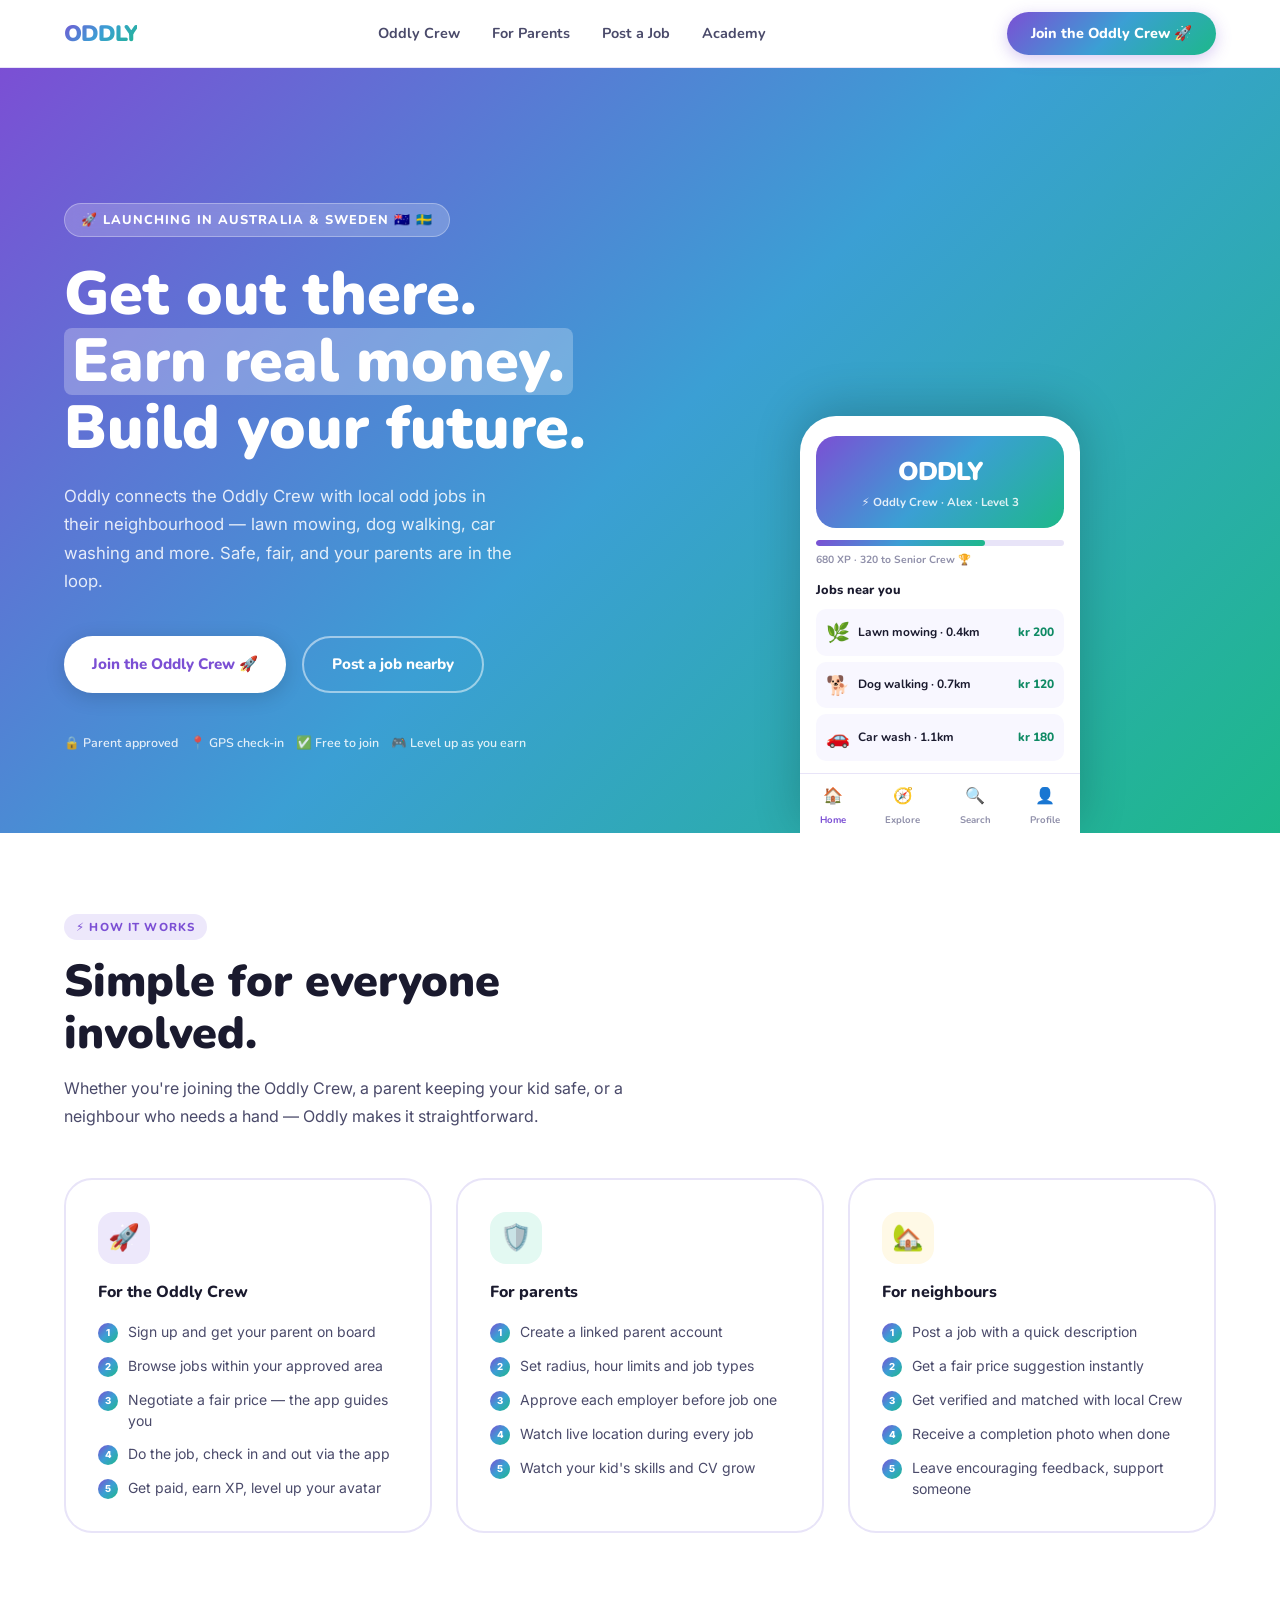
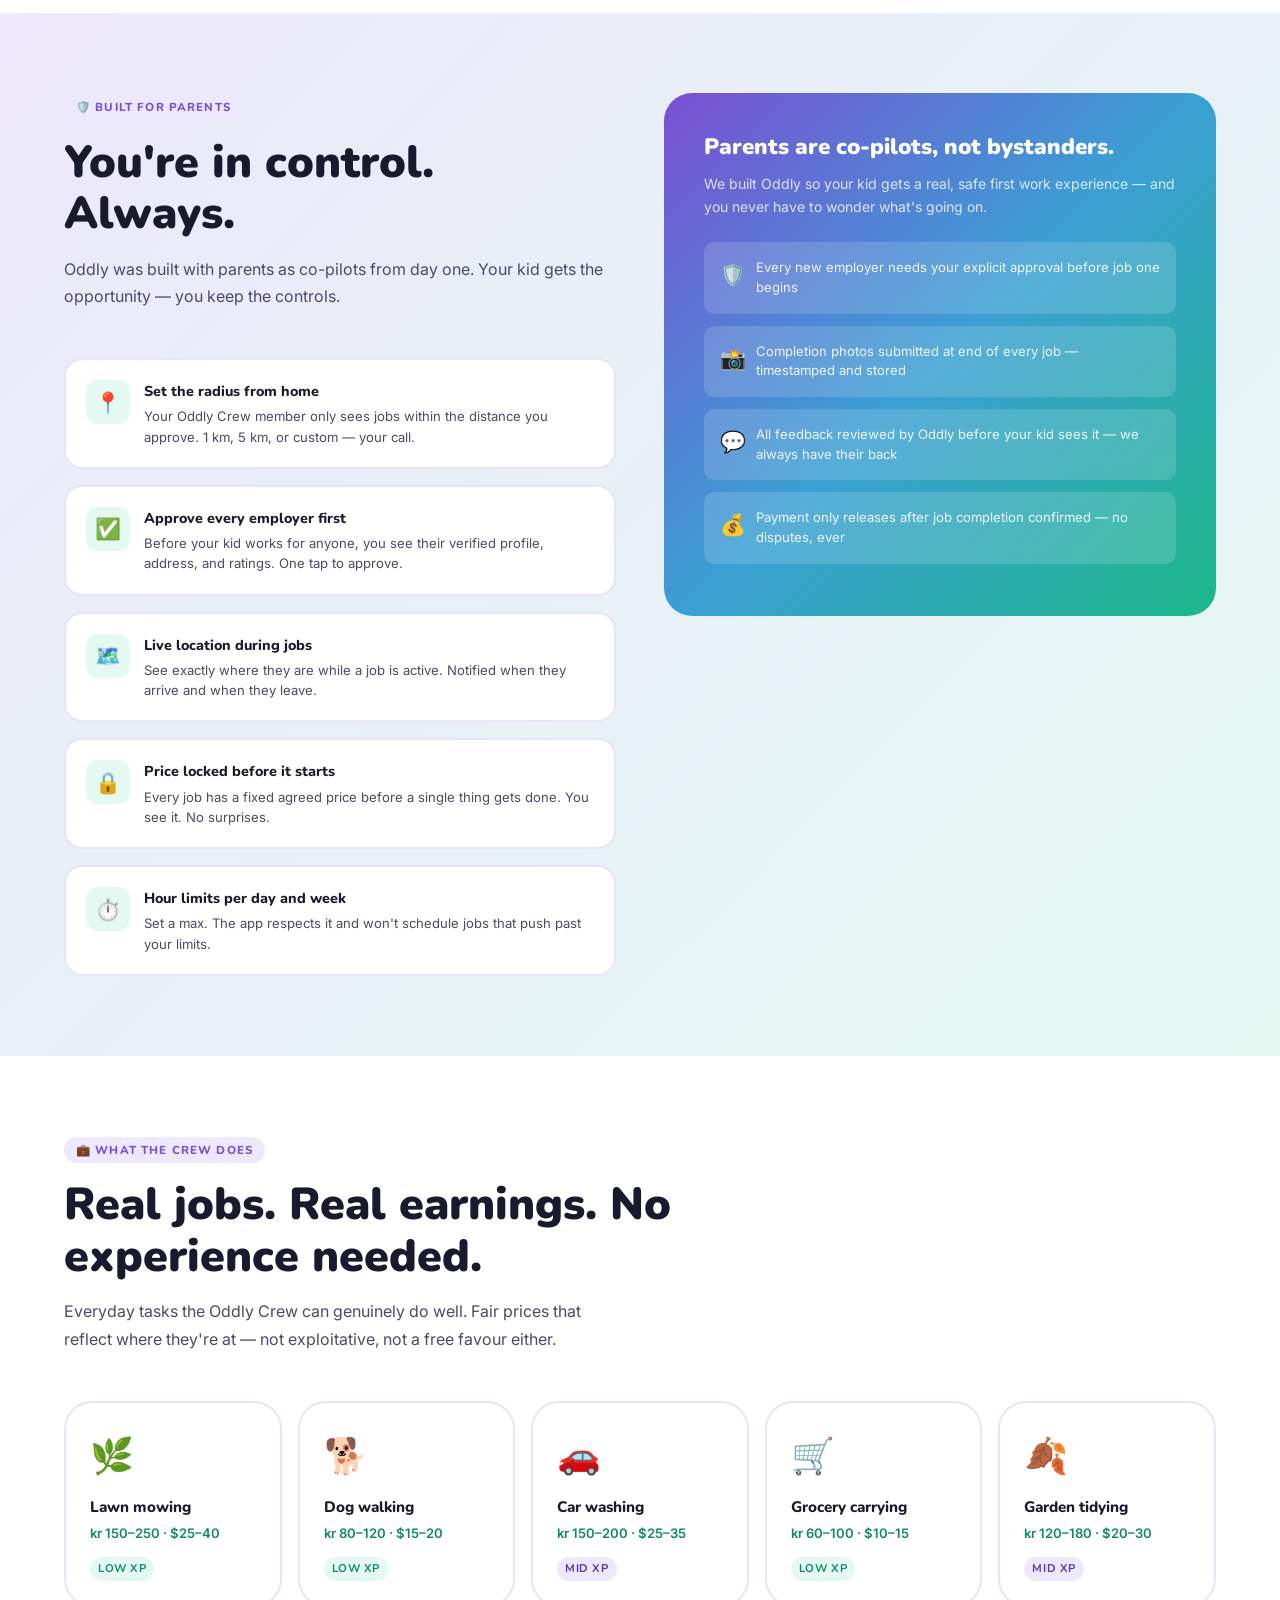
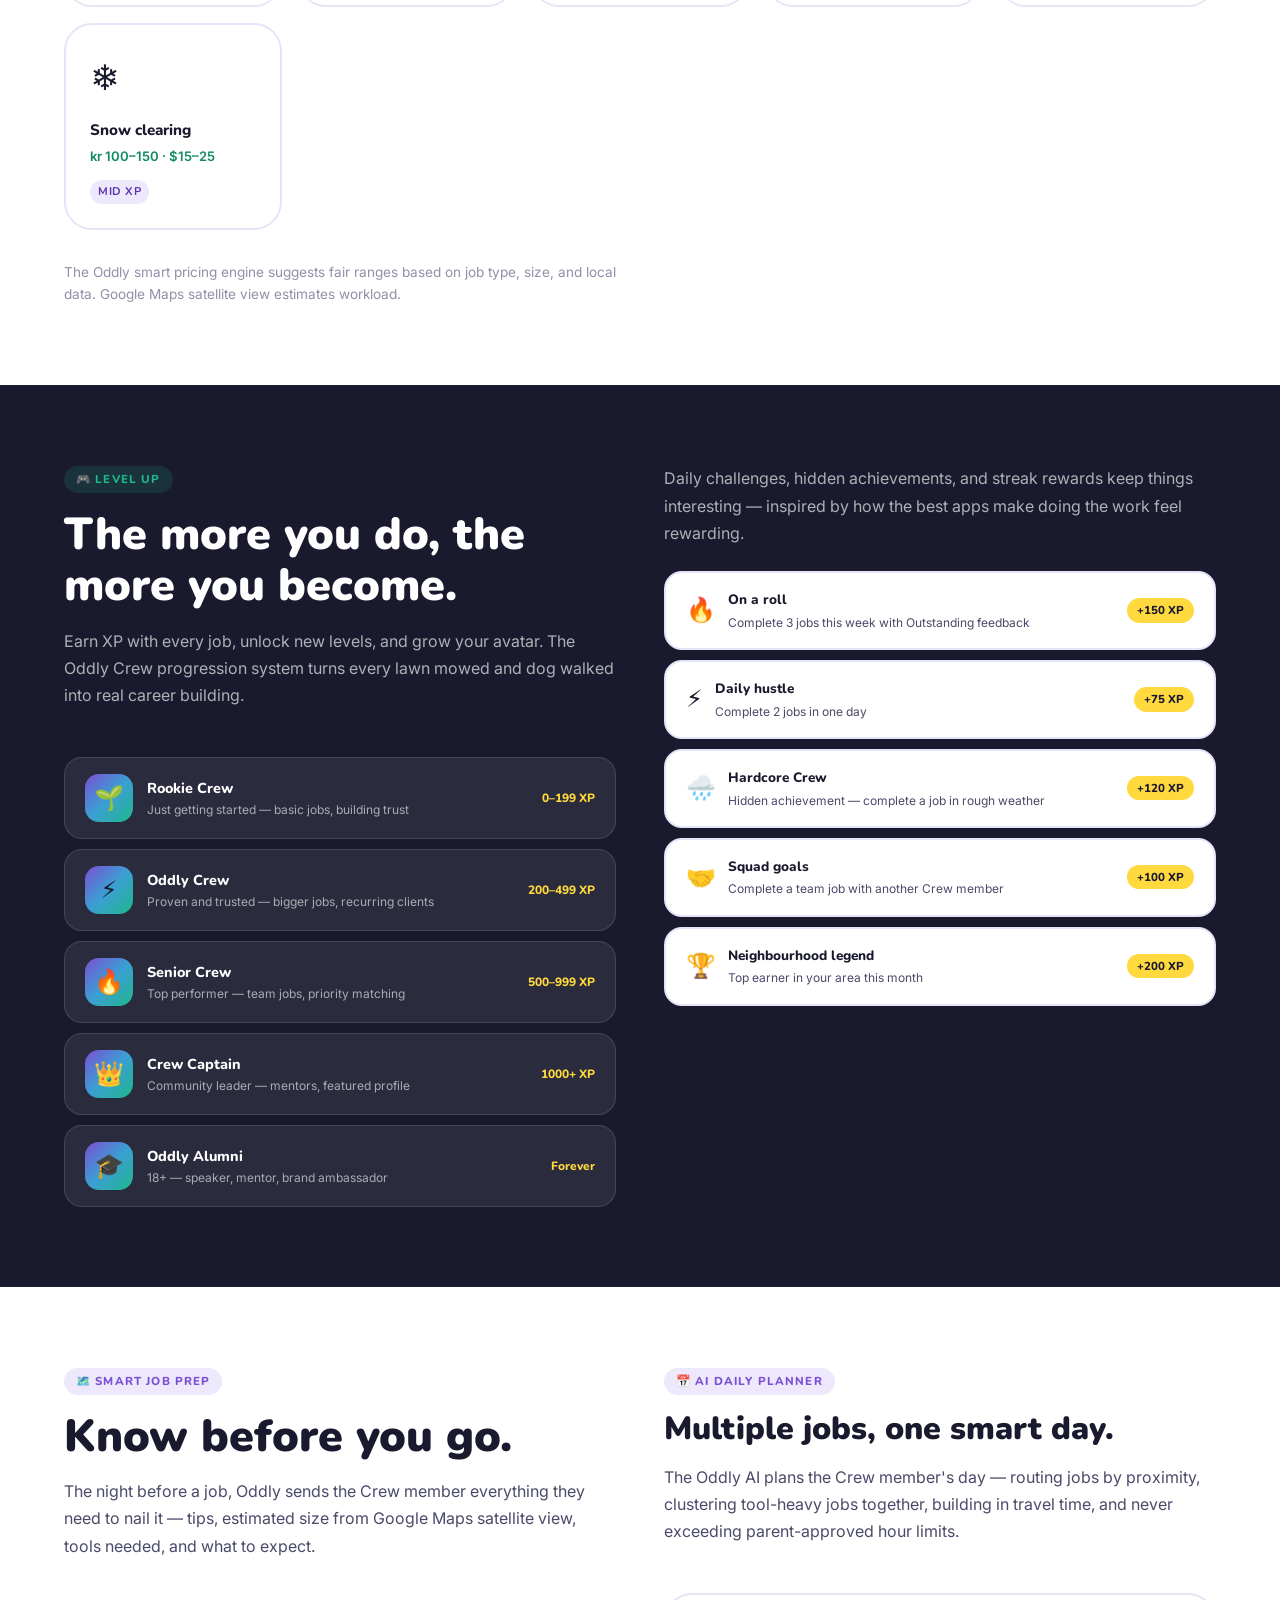
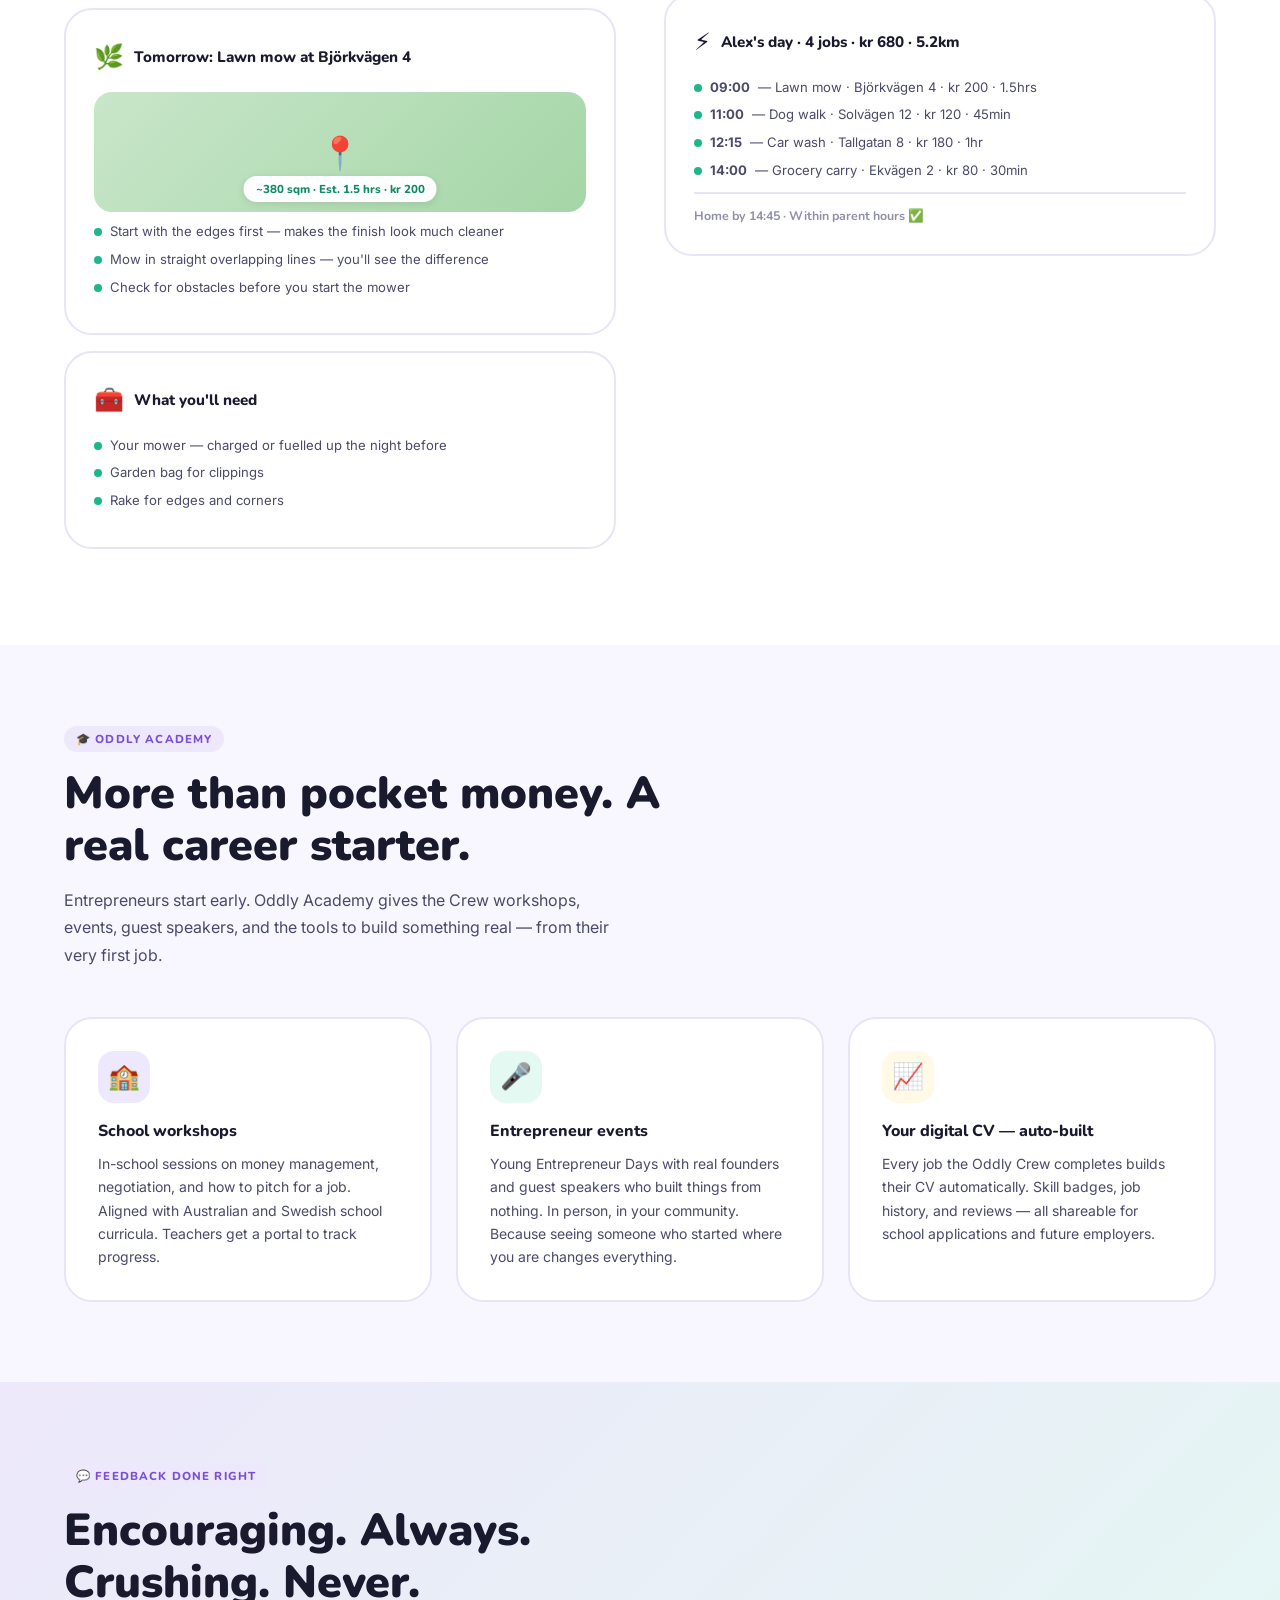
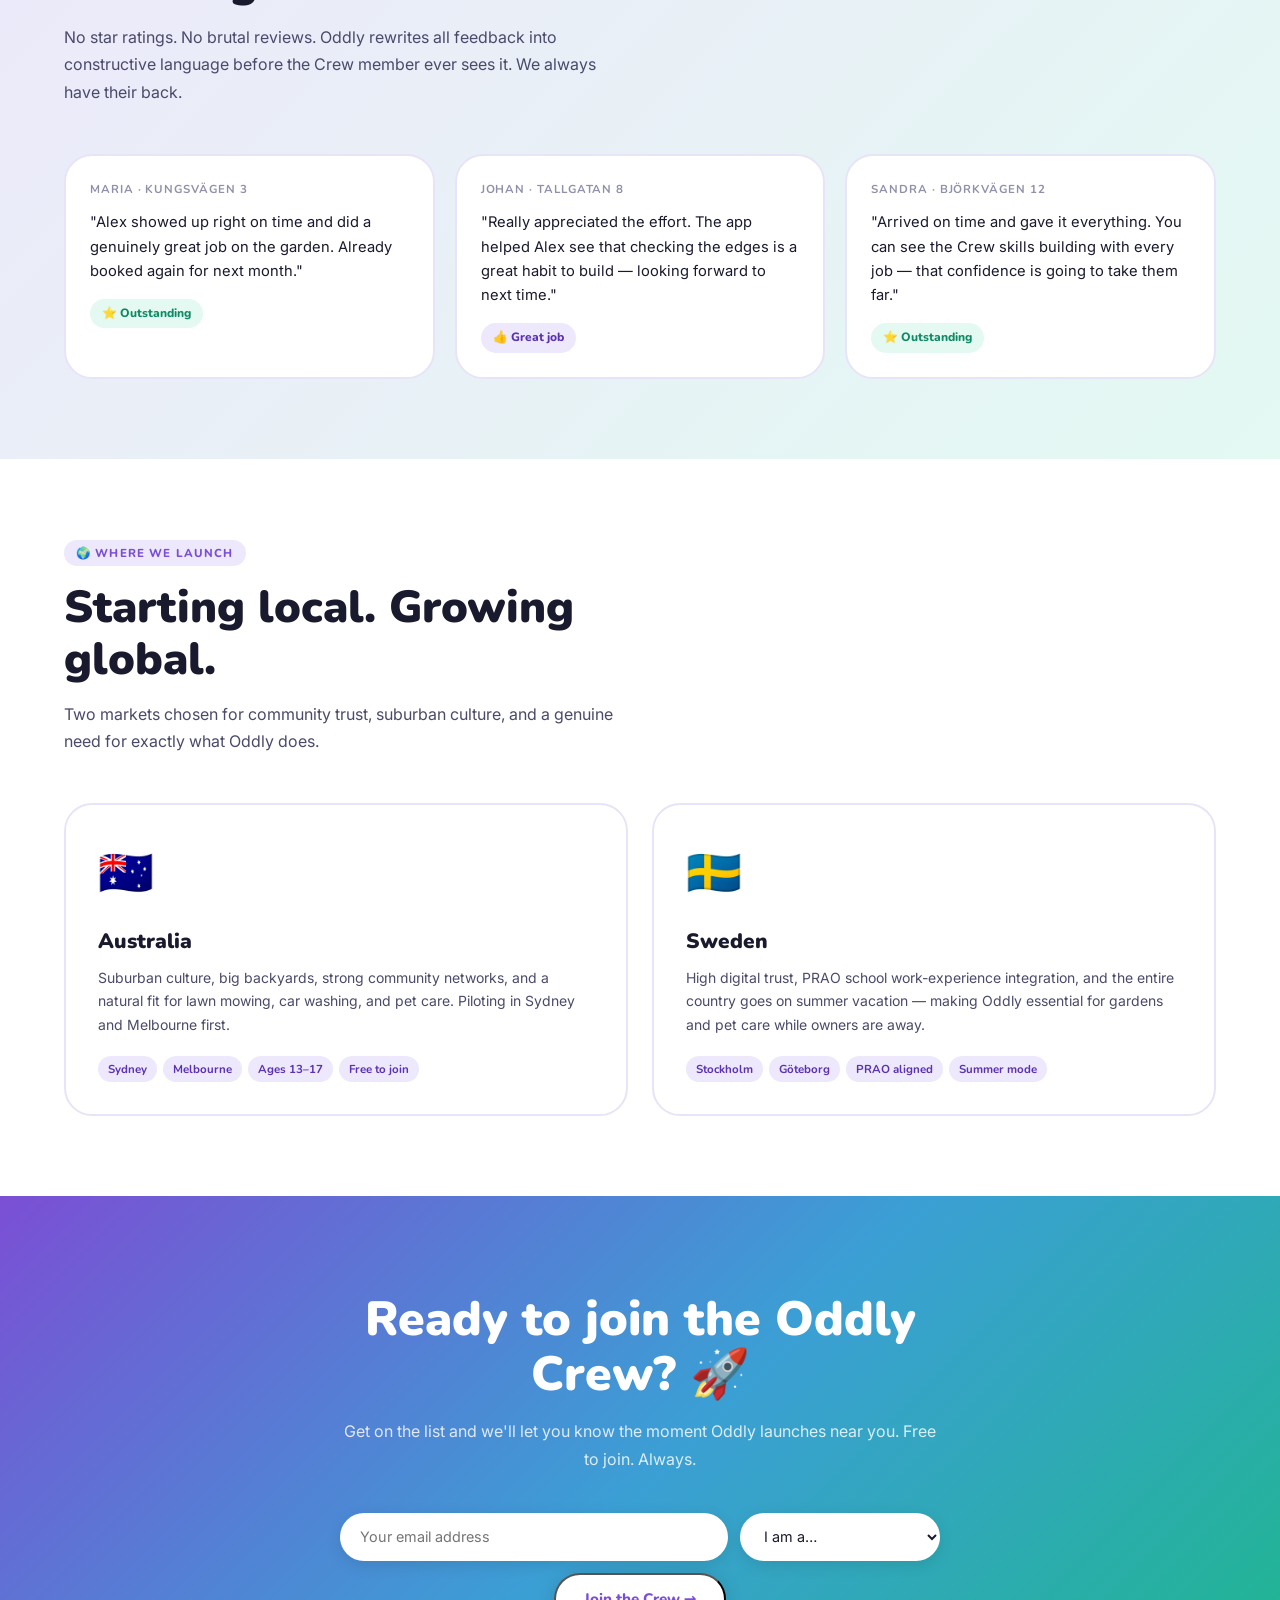
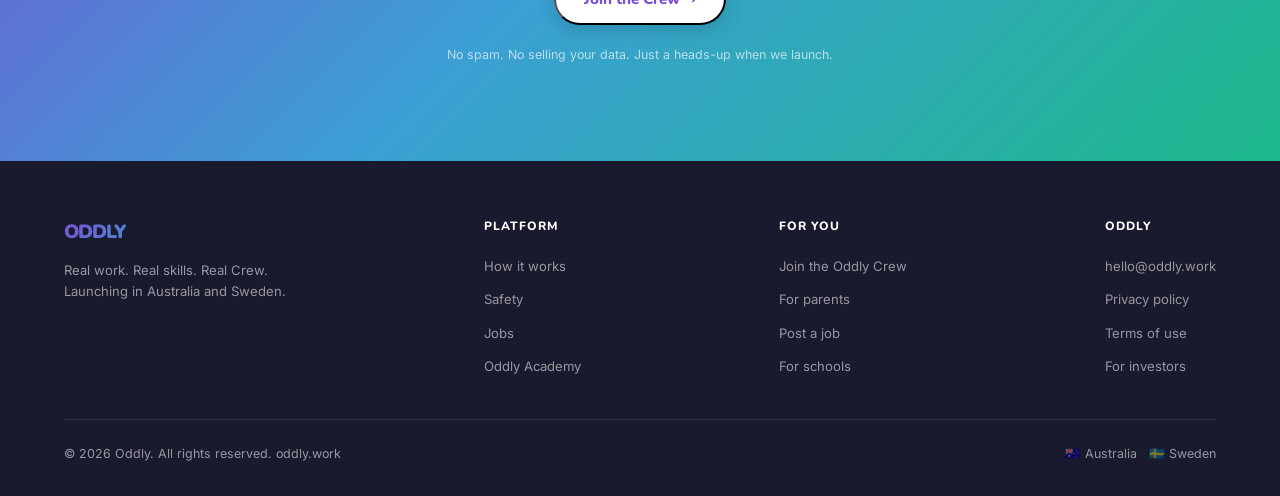
==== index.html @ 37acb0c6 "Update index.html" ====
<!DOCTYPE html>
<html lang="en">
<head>
  <meta charset="UTF-8" />
  <meta name="viewport" content="width=device-width, initial-scale=1.0" />
  <title>Oddly — Join the Oddly Crew</title>
  <meta name="description" content="Oddly connects the Oddly Crew with local odd jobs — safely, fairly, and with parents fully in the loop. Launching in Australia and Sweden." />
  <link rel="preconnect" href="https://fonts.googleapis.com" />
  <link rel="preconnect" href="https://fonts.gstatic.com" crossorigin />
  <link href="https://fonts.googleapis.com/css2?family=Nunito:wght@400;600;700;800;900&family=Inter:wght@400;500;600&display=swap" rel="stylesheet" />
  <style>
    :root {
      --purple:      #7B4FD4;
      --purple-dark: #5B32B0;
      --purple-light:#EDE8FB;
      --teal:        #1DB88A;
      --teal-dark:   #0F8A64;
      --teal-light:  #E3F9F2;
      --grad:        linear-gradient(135deg, #7B4FD4 0%, #3B9FD4 50%, #1DB88A 100%);
      --grad-soft:   linear-gradient(135deg, #EDE8FB 0%, #E3F9F2 100%);
      --ink:         #1A1A2E;
      --ink-muted:   #4A4A6A;
      --ink-faint:   #9090AA;
      --white:       #FFFFFF;
      --bg:          #F8F7FF;
      --border:      #E8E4F8;
      --yellow:      #FFD93D;
      --coral:       #FF6B6B;
      --sans:        'Nunito', system-ui, sans-serif;
      --body:        'Inter', system-ui, sans-serif;
      --radius:      18px;
      --radius-sm:   10px;
      --radius-xl:   28px;
    }
    *, *::before, *::after { box-sizing: border-box; margin: 0; padding: 0; }
    html { scroll-behavior: smooth; }
    body { font-family: var(--body); background: var(--bg); color: var(--ink); line-height: 1.6; -webkit-font-smoothing: antialiased; }
    a { color: inherit; text-decoration: none; }
    nav {
      position: sticky; top: 0; z-index: 100;
      background: rgba(255,255,255,0.95); backdrop-filter: blur(16px);
      border-bottom: 1px solid var(--border);
      padding: 0 5vw; height: 68px;
      display: flex; align-items: center; justify-content: space-between;
    }
    .nav-logo { font-family: var(--sans); font-weight: 900; font-size: 1.4rem; letter-spacing: -1px; background: var(--grad); -webkit-background-clip: text; -webkit-text-fill-color: transparent; background-clip: text; }
    .nav-links { display: flex; gap: 2rem; list-style: none; font-family: var(--sans); font-size: 0.9rem; font-weight: 700; color: var(--ink-muted); }
    .nav-links a:hover { color: var(--purple); }
    .nav-links a.active { color: var(--purple); }
    .nav-cta { background: var(--grad); color: var(--white); padding: 0.6rem 1.5rem; border-radius: 99px; font-family: var(--sans); font-weight: 800; font-size: 0.9rem; transition: opacity 0.2s, transform 0.15s; box-shadow: 0 4px 16px rgba(123,79,212,0.3); }
    .nav-cta:hover { opacity: 0.9; transform: translateY(-1px); }
    @media (max-width: 768px) { .nav-links { display: none; } }
    .hero { background: var(--grad); padding: 5rem 5vw 0; display: grid; grid-template-columns: 1fr 1fr; gap: 3rem; align-items: end; overflow: hidden; min-height: 85vh; }
    .hero-content { padding-bottom: 5rem; }
    .hero-crew-badge { display: inline-flex; align-items: center; gap: 8px; background: rgba(255,255,255,0.2); border: 1px solid rgba(255,255,255,0.3); border-radius: 99px; padding: 6px 16px; font-family: var(--sans); font-size: 0.8rem; font-weight: 800; color: var(--white); text-transform: uppercase; letter-spacing: 0.08em; margin-bottom: 1.5rem; backdrop-filter: blur(8px); }
    .hero-headline { font-family: var(--sans); font-weight: 900; font-size: clamp(2.4rem, 5vw, 3.8rem); line-height: 1.1; color: var(--white); margin-bottom: 1.25rem; }
    .hero-headline .highlight { background: rgba(255,255,255,0.25); border-radius: 8px; padding: 0 8px; display: inline-block; }
    .hero-sub { font-size: 1.05rem; color: rgba(255,255,255,0.85); max-width: 460px; margin-bottom: 2.5rem; line-height: 1.7; }
    .hero-actions { display: flex; gap: 1rem; flex-wrap: wrap; margin-bottom: 2.5rem; }
    .btn-white { background: var(--white); color: var(--purple); padding: 0.9rem 1.75rem; border-radius: 99px; font-family: var(--sans); font-weight: 800; font-size: 0.95rem; transition: transform 0.15s, box-shadow 0.15s; box-shadow: 0 4px 20px rgba(0,0,0,0.15); display: inline-flex; align-items: center; gap: 6px; }
    .btn-white:hover { transform: translateY(-2px); box-shadow: 0 8px 28px rgba(0,0,0,0.2); }
    .btn-outline-white { background: transparent; color: var(--white); padding: 0.9rem 1.75rem; border-radius: 99px; font-family: var(--sans); font-weight: 800; font-size: 0.95rem; border: 2px solid rgba(255,255,255,0.5); transition: background 0.2s, border-color 0.2s; display: inline-flex; align-items: center; gap: 6px; }
    .btn-outline-white:hover { background: rgba(255,255,255,0.15); border-color: white; }
    .btn-grad { background: var(--grad); color: var(--white); padding: 0.9rem 1.75rem; border-radius: 99px; font-family: var(--sans); font-weight: 800; font-size: 0.95rem; display: inline-flex; align-items: center; gap: 6px; box-shadow: 0 4px 16px rgba(123,79,212,0.3); transition: opacity 0.2s, transform 0.15s; }
    .btn-grad:hover { opacity: 0.9; transform: translateY(-2px); }
    .hero-trust { display: flex; gap: 0.75rem; flex-wrap: wrap; }
    .hero-trust-item { display: flex; align-items: center; gap: 5px; font-size: 0.78rem; font-weight: 600; color: rgba(255,255,255,0.85); font-family: var(--sans); }
    .hero-phone { justify-self: center; align-self: end; width: 280px; background: white; border-radius: 36px 36px 0 0; box-shadow: 0 -8px 48px rgba(0,0,0,0.2); overflow: hidden; padding: 20px 16px 0; }
    .phone-header-grad { background: var(--grad); border-radius: 20px; padding: 16px; margin-bottom: 12px; text-align: center; }
    .phone-logo { font-family: var(--sans); font-weight: 900; font-size: 1.6rem; color: white; letter-spacing: -1px; }
    .phone-crew-tag { font-family: var(--sans); font-weight: 700; font-size: 0.72rem; color: rgba(255,255,255,0.85); }
    .phone-section-title { font-family: var(--sans); font-weight: 800; font-size: 0.8rem; color: var(--ink); margin-bottom: 8px; }
    .phone-jobs { display: flex; flex-direction: column; gap: 6px; margin-bottom: 12px; }
    .phone-job-row { display: flex; align-items: center; gap: 8px; background: var(--bg); border-radius: 10px; padding: 8px 10px; }
    .phone-job-emoji { font-size: 1.2rem; }
    .phone-job-name { font-family: var(--sans); font-weight: 700; font-size: 0.75rem; color: var(--ink); flex: 1; }
    .phone-job-pay { font-family: var(--sans); font-weight: 800; font-size: 0.75rem; color: var(--teal-dark); }
    .phone-xp-bar { background: var(--border); border-radius: 99px; height: 6px; margin-bottom: 6px; overflow: hidden; }
    .phone-xp-fill { height: 100%; background: var(--grad); border-radius: 99px; width: 68%; }
    .phone-xp-label { font-family: var(--sans); font-size: 0.65rem; font-weight: 700; color: var(--ink-faint); margin-bottom: 12px; }
    .phone-nav { display: flex; justify-content: space-around; border-top: 1px solid var(--border); padding: 10px 0 6px; margin: 0 -16px; }
    .phone-nav-item { display: flex; flex-direction: column; align-items: center; gap: 2px; font-family: var(--sans); font-size: 0.6rem; font-weight: 700; color: var(--ink-faint); }
    .phone-nav-item.active { color: var(--purple); }
    .phone-nav-icon { font-size: 1rem; }
    .section { padding: 5rem 5vw; }
    .section-alt { background: var(--white); }
    .section-grad { background: var(--grad-soft); }
    .section-dark { background: var(--ink); }
    .section-label { display: inline-flex; align-items: center; gap: 6px; font-family: var(--sans); font-size: 0.72rem; font-weight: 800; text-transform: uppercase; letter-spacing: 0.1em; color: var(--purple); background: var(--purple-light); padding: 4px 12px; border-radius: 99px; margin-bottom: 1rem; }
    .section-dark .section-label { color: var(--teal); background: rgba(29,184,138,0.15); }
    .section-headline { font-family: var(--sans); font-weight: 900; font-size: clamp(1.8rem, 3.5vw, 2.8rem); line-height: 1.15; color: var(--ink); max-width: 620px; margin-bottom: 1rem; }
    .section-dark .section-headline { color: var(--white); }
    .section-sub { font-size: 1rem; color: var(--ink-muted); max-width: 560px; margin-bottom: 3rem; line-height: 1.7; }
    .section-dark .section-sub { color: rgba(255,255,255,0.65); }
    .how-grid { display: grid; grid-template-columns: repeat(auto-fit, minmax(280px, 1fr)); gap: 1.5rem; }
    .how-card { background: var(--white); border-radius: var(--radius-xl); padding: 2rem; border: 2px solid var(--border); transition: border-color 0.2s, transform 0.2s; }
    .how-card:hover { border-color: var(--purple); transform: translateY(-3px); }
    .how-card-icon { width: 52px; height: 52px; border-radius: 16px; display: flex; align-items: center; justify-content: center; font-size: 1.6rem; margin-bottom: 1rem; }
    .icon-purple { background: var(--purple-light); }
    .icon-teal { background: var(--teal-light); }
    .icon-yellow { background: #FFF9E6; }
    .icon-coral { background: #FFF0F0; }
    .how-card-title { font-family: var(--sans); font-weight: 800; font-size: 1rem; color: var(--ink); margin-bottom: 0.5rem; }
    .how-card-desc { font-size: 0.875rem; color: var(--ink-muted); line-height: 1.65; }
    .how-steps { list-style: none; display: flex; flex-direction: column; gap: 0.75rem; margin-top: 1rem; }
    .how-step { display: flex; gap: 10px; align-items: flex-start; font-size: 0.875rem; color: var(--ink-muted); line-height: 1.5; }
    .how-step-dot { width: 20px; height: 20px; border-radius: 50%; background: var(--grad); display: flex; align-items: center; justify-content: center; font-size: 0.6rem; font-weight: 800; color: white; flex-shrink: 0; margin-top: 2px; }
    .two-col { display: grid; grid-template-columns: 1fr 1fr; gap: 3rem; align-items: start; }
    .three-col { display: grid; grid-template-columns: repeat(auto-fit, minmax(220px, 1fr)); gap: 1.25rem; }
    .feature-list { display: flex; flex-direction: column; gap: 1rem; }
    .feature-item { display: flex; gap: 14px; align-items: flex-start; padding: 1.25rem; background: var(--white); border-radius: var(--radius); border: 2px solid var(--border); transition: border-color 0.2s; }
    .feature-item:hover { border-color: var(--purple); }
    .feature-item.teal:hover { border-color: var(--teal); }
    .feature-icon { width: 44px; height: 44px; border-radius: 12px; display: flex; align-items: center; justify-content: center; font-size: 1.3rem; flex-shrink: 0; }
    .fi-teal { background: var(--teal-light); }
    .fi-purple { background: var(--purple-light); }
    .fi-yellow { background: #FFF9E6; }
    .fi-coral { background: #FFF0F0; }
    .feature-title { font-family: var(--sans); font-size: 0.9rem; font-weight: 800; color: var(--ink); margin-bottom: 3px; }
    .feature-desc { font-size: 0.82rem; color: var(--ink-muted); line-height: 1.55; }
    .aside-card { background: var(--grad); border-radius: var(--radius-xl); padding: 2.5rem; color: var(--white); position: sticky; top: 80px; }
    .aside-card.dark { background: var(--ink); }
    .aside-title { font-family: var(--sans); font-weight: 900; font-size: 1.4rem; margin-bottom: 0.75rem; line-height: 1.25; }
    .aside-desc { font-size: 0.875rem; opacity: 0.8; margin-bottom: 1.5rem; line-height: 1.6; }
    .aside-stat { background: rgba(255,255,255,0.15); border-radius: var(--radius-sm); padding: 1rem; margin-bottom: 0.75rem; display: flex; align-items: flex-start; gap: 10px; backdrop-filter: blur(8px); }
    .aside-stat-icon { font-size: 1.3rem; flex-shrink: 0; }
    .aside-stat-text { font-size: 0.82rem; line-height: 1.5; opacity: 0.9; }
    .jobs-grid { display: grid; grid-template-columns: repeat(auto-fill, minmax(180px, 1fr)); gap: 1rem; margin-bottom: 2rem; }
    .job-card { background: var(--white); border-radius: var(--radius-xl); padding: 1.5rem; border: 2px solid var(--border); transition: transform 0.15s, box-shadow 0.15s, border-color 0.15s; }
    .job-card:hover { transform: translateY(-4px); box-shadow: 0 12px 32px rgba(123,79,212,0.12); border-color: var(--purple); }
    .job-card-emoji { font-size: 2.2rem; margin-bottom: 0.75rem; }
    .job-card-name { font-family: var(--sans); font-size: 0.95rem; font-weight: 800; color: var(--ink); margin-bottom: 4px; }
    .job-card-range { font-size: 0.82rem; color: var(--teal-dark); font-weight: 600; margin-bottom: 10px; }
    .job-card-xp { font-size: 0.7rem; font-weight: 700; font-family: var(--sans); padding: 3px 8px; border-radius: 99px; display: inline-block; text-transform: uppercase; letter-spacing: 0.05em; }
    .xp-low { background: var(--teal-light); color: var(--teal-dark); }
    .xp-mid { background: var(--purple-light); color: var(--purple-dark); }
    .game-grid { display: grid; grid-template-columns: 1fr 1fr; gap: 3rem; align-items: start; }
    .level-cards { display: flex; flex-direction: column; gap: 10px; }
    .level-card { display: flex; gap: 14px; align-items: center; background: rgba(255,255,255,0.08); border-radius: var(--radius); padding: 1rem 1.25rem; border: 1px solid rgba(255,255,255,0.12); transition: background 0.2s; }
    .level-card:hover { background: rgba(255,255,255,0.14); }
    .level-card-avatar { width: 48px; height: 48px; border-radius: 14px; background: var(--grad); display: flex; align-items: center; justify-content: center; font-size: 1.5rem; flex-shrink: 0; }
    .level-card-name { font-family: var(--sans); font-weight: 800; font-size: 0.9rem; color: var(--white); margin-bottom: 2px; }
    .level-card-desc { font-size: 0.75rem; color: rgba(255,255,255,0.6); line-height: 1.4; }
    .level-card-jobs { font-family: var(--sans); font-weight: 800; font-size: 0.75rem; color: var(--yellow); margin-left: auto; white-space: nowrap; }
    .challenge-showcase { display: flex; flex-direction: column; gap: 10px; }
    .challenge-card { background: var(--white); border-radius: var(--radius); padding: 1rem 1.25rem; border: 2px solid var(--border); display: flex; gap: 12px; align-items: center; }
    .challenge-icon { font-size: 1.5rem; flex-shrink: 0; }
    .challenge-title { font-family: var(--sans); font-weight: 800; font-size: 0.85rem; color: var(--ink); margin-bottom: 2px; }
    .challenge-desc { font-size: 0.75rem; color: var(--ink-muted); }
    .challenge-reward { margin-left: auto; background: var(--yellow); border-radius: 99px; padding: 3px 10px; font-family: var(--sans); font-size: 0.72rem; font-weight: 800; color: var(--ink); white-space: nowrap; flex-shrink: 0; }
    .prep-card { background: var(--white); border-radius: var(--radius-xl); padding: 1.75rem; border: 2px solid var(--border); margin-bottom: 1rem; }
    .prep-card-header { display: flex; align-items: center; gap: 10px; margin-bottom: 1rem; }
    .prep-card-icon { font-size: 1.5rem; }
    .prep-card-title { font-family: var(--sans); font-weight: 800; font-size: 0.95rem; color: var(--ink); }
    .prep-tip { display: flex; gap: 8px; align-items: flex-start; margin-bottom: 8px; font-size: 0.82rem; color: var(--ink-muted); line-height: 1.5; }
    .prep-tip-dot { width: 8px; height: 8px; border-radius: 50%; background: var(--teal); flex-shrink: 0; margin-top: 6px; }
    .map-preview { background: linear-gradient(135deg, #c8e6c9, #a5d6a7); border-radius: var(--radius); height: 120px; display: flex; align-items: center; justify-content: center; margin-bottom: 10px; position: relative; overflow: hidden; }
    .map-pin { font-size: 2rem; }
    .map-label { position: absolute; bottom: 10px; left: 50%; transform: translateX(-50%); background: var(--white); border-radius: 99px; padding: 4px 12px; font-family: var(--sans); font-size: 0.72rem; font-weight: 800; color: var(--teal-dark); box-shadow: 0 2px 8px rgba(0,0,0,0.1); white-space: nowrap; }
    .feedback-grid { display: grid; grid-template-columns: repeat(auto-fit, minmax(260px, 1fr)); gap: 1.25rem; }
    .feedback-card { background: var(--white); border-radius: var(--radius-xl); padding: 1.5rem; border: 2px solid var(--border); }
    .feedback-from { font-family: var(--sans); font-size: 0.72rem; font-weight: 700; text-transform: uppercase; letter-spacing: 0.08em; color: var(--ink-faint); margin-bottom: 0.75rem; }
    .feedback-text { font-size: 0.92rem; color: var(--ink); line-height: 1.65; margin-bottom: 1rem; }
    .feedback-badge { display: inline-flex; align-items: center; gap: 5px; font-family: var(--sans); font-size: 0.75rem; font-weight: 800; padding: 5px 12px; border-radius: 99px; }
    .fb-outstanding { background: var(--teal-light); color: var(--teal-dark); }
    .fb-great { background: var(--purple-light); color: var(--purple-dark); }
    .markets-grid { display: grid; grid-template-columns: 1fr 1fr; gap: 1.5rem; }
    .market-card { background: var(--white); border-radius: var(--radius-xl); padding: 2rem; border: 2px solid var(--border); transition: border-color 0.2s, transform 0.15s; }
    .market-card:hover { border-color: var(--purple); transform: translateY(-2px); }
    .market-flag { font-size: 2.8rem; margin-bottom: 1rem; }
    .market-name { font-family: var(--sans); font-weight: 900; font-size: 1.3rem; color: var(--ink); margin-bottom: 0.5rem; }
    .market-desc { font-size: 0.875rem; color: var(--ink-muted); line-height: 1.65; margin-bottom: 1.25rem; }
    .market-tags { display: flex; flex-wrap: wrap; gap: 6px; }
    .market-tag { background: var(--purple-light); color: var(--purple-dark); font-family: var(--sans); font-size: 0.72rem; font-weight: 700; padding: 4px 10px; border-radius: 99px; }
    .waitlist-section { background: var(--grad); padding: 6rem 5vw; text-align: center; }
    .waitlist-inner { max-width: 600px; margin: 0 auto; }
    .waitlist-headline { font-family: var(--sans); font-weight: 900; font-size: clamp(2rem, 4vw, 3rem); color: var(--white); margin-bottom: 1rem; line-height: 1.15; }
    .waitlist-sub { font-size: 1rem; color: rgba(255,255,255,0.82); margin-bottom: 2.5rem; line-height: 1.7; }
    .waitlist-form { display: flex; gap: 0.75rem; flex-wrap: wrap; justify-content: center; }
    .waitlist-input { flex: 1; min-width: 220px; padding: 0.9rem 1.25rem; border-radius: 99px; border: none; font-family: var(--body); font-size: 0.9rem; color: var(--ink); outline: none; box-shadow: 0 4px 16px rgba(0,0,0,0.1); }
    .waitlist-select { padding: 0.9rem 1.25rem; border-radius: 99px; border: none; font-family: var(--body); font-size: 0.9rem; color: var(--ink); background: var(--white); cursor: pointer; outline: none; box-shadow: 0 4px 16px rgba(0,0,0,0.1); }
    .waitlist-note { font-size: 0.78rem; color: rgba(255,255,255,0.65); margin-top: 1.25rem; }
    .waitlist-success { display: none; background: rgba(255,255,255,0.2); border: 1px solid rgba(255,255,255,0.4); border-radius: var(--radius); padding: 1rem 1.5rem; font-family: var(--sans); font-size: 0.95rem; font-weight: 700; color: var(--white); margin-top: 1.5rem; backdrop-filter: blur(8px); }
    footer { background: var(--ink); color: rgba(255,255,255,0.55); padding: 3.5rem 5vw 2rem; }
    .footer-inner { display: flex; justify-content: space-between; align-items: flex-start; gap: 2rem; flex-wrap: wrap; margin-bottom: 2.5rem; }
    .footer-brand { max-width: 240px; }
    .footer-logo-text { font-family: var(--sans); font-weight: 900; font-size: 1.2rem; letter-spacing: -1px; background: var(--grad); -webkit-background-clip: text; -webkit-text-fill-color: transparent; background-clip: text; margin-bottom: 0.75rem; }
    .footer-tagline { font-size: 0.82rem; line-height: 1.6; }
    .footer-col h4 { font-family: var(--sans); font-size: 0.75rem; font-weight: 800; text-transform: uppercase; letter-spacing: 0.08em; color: var(--white); margin-bottom: 1rem; }
    .footer-col ul { list-style: none; display: flex; flex-direction: column; gap: 0.5rem; }
    .footer-col a { font-size: 0.82rem; transition: color 0.15s; }
    .footer-col a:hover { color: var(--white); }
    .footer-bottom { border-top: 1px solid rgba(255,255,255,0.08); padding-top: 1.5rem; display: flex; justify-content: space-between; align-items: center; flex-wrap: wrap; gap: 1rem; font-size: 0.78rem; }
    .footer-markets { display: flex; gap: 0.75rem; }
    .reveal { opacity: 0; transform: translateY(24px); transition: opacity 0.65s ease, transform 0.65s ease; }
    .reveal.visible { opacity: 1; transform: translateY(0); }
    @media (prefers-reduced-motion: reduce) { .reveal { opacity: 1; transform: none; transition: none; } }
    @media (max-width: 900px) { .hero { grid-template-columns: 1fr; min-height: auto; } .hero-phone { display: none; } .two-col, .game-grid, .markets-grid { grid-template-columns: 1fr; } .aside-card { position: static; } }
    @media (max-width: 600px) { .hero-actions { flex-direction: column; } .btn-white, .btn-outline-white, .btn-grad { justify-content: center; } .jobs-grid { grid-template-columns: 1fr 1fr; } .waitlist-form { flex-direction: column; } .waitlist-input, .waitlist-select { width: 100%; } }
  </style>
</head>
<body>
  <nav>
    <a href="index.html" class="nav-logo">ODDLY</a>
    <ul class="nav-links">
      <li><a href="crew.html">Oddly Crew</a></li>
      <li><a href="parents.html">For Parents</a></li>
      <li><a href="neighbours.html">Post a Job</a></li>
      <li><a href="academy.html">Academy</a></li>
    </ul>
    <a href="#waitlist" class="nav-cta">Join the Oddly Crew 🚀</a>
  </nav>
  <section class="hero">
    <div class="hero-content">
      <div class="hero-crew-badge">🚀 Launching in Australia & Sweden 🇦🇺 🇸🇪</div>
      <h1 class="hero-headline">Get out there.<br><span class="highlight">Earn real money.</span><br>Build your future.</h1>
      <p class="hero-sub">Oddly connects the Oddly Crew with local odd jobs in their neighbourhood — lawn mowing, dog walking, car washing and more. Safe, fair, and your parents are in the loop.</p>
      <div class="hero-actions">
        <a href="crew.html" class="btn-white">Join the Oddly Crew 🚀</a>
        <a href="neighbours.html" class="btn-outline-white">Post a job nearby</a>
      </div>
      <div class="hero-trust">
        <div class="hero-trust-item">🔒 Parent approved</div>
        <div class="hero-trust-item">📍 GPS check-in</div>
        <div class="hero-trust-item">✅ Free to join</div>
        <div class="hero-trust-item">🎮 Level up as you earn</div>
      </div>
    </div>
    <div class="hero-phone">
      <div class="phone-header-grad"><div class="phone-logo">ODDLY</div><div class="phone-crew-tag">⚡ Oddly Crew · Alex · Level 3</div></div>
      <div class="phone-xp-bar"><div class="phone-xp-fill"></div></div>
      <div class="phone-xp-label">680 XP · 320 to Senior Crew 🏆</div>
      <div class="phone-section-title">Jobs near you</div>
      <div class="phone-jobs">
        <div class="phone-job-row"><div class="phone-job-emoji">🌿</div><div class="phone-job-name">Lawn mowing · 0.4km</div><div class="phone-job-pay">kr 200</div></div>
        <div class="phone-job-row"><div class="phone-job-emoji">🐕</div><div class="phone-job-name">Dog walking · 0.7km</div><div class="phone-job-pay">kr 120</div></div>
        <div class="phone-job-row"><div class="phone-job-emoji">🚗</div><div class="phone-job-name">Car wash · 1.1km</div><div class="phone-job-pay">kr 180</div></div>
      </div>
      <div class="phone-nav">
        <div class="phone-nav-item active"><div class="phone-nav-icon">🏠</div>Home</div>
        <div class="phone-nav-item"><div class="phone-nav-icon">🧭</div>Explore</div>
        <div class="phone-nav-item"><div class="phone-nav-icon">🔍</div>Search</div>
        <div class="phone-nav-item"><div class="phone-nav-icon">👤</div>Profile</div>
      </div>
    </div>
  </section>
  <section class="section section-alt" id="how-it-works">
    <div class="reveal">
      <div class="section-label">⚡ How it works</div>
      <h2 class="section-headline">Simple for everyone involved.</h2>
      <p class="section-sub">Whether you're joining the Oddly Crew, a parent keeping your kid safe, or a neighbour who needs a hand — Oddly makes it straightforward.</p>
    </div>
    <div class="how-grid">
      <div class="how-card reveal"><div class="how-card-icon icon-purple">🚀</div><div class="how-card-title">For the Oddly Crew</div><ul class="how-steps"><li class="how-step"><div class="how-step-dot">1</div>Sign up and get your parent on board</li><li class="how-step"><div class="how-step-dot">2</div>Browse jobs within your approved area</li><li class="how-step"><div class="how-step-dot">3</div>Negotiate a fair price — the app guides you</li><li class="how-step"><div class="how-step-dot">4</div>Do the job, check in and out via the app</li><li class="how-step"><div class="how-step-dot">5</div>Get paid, earn XP, level up your avatar</li></ul></div>
      <div class="how-card reveal"><div class="how-card-icon icon-teal">🛡️</div><div class="how-card-title">For parents</div><ul class="how-steps"><li class="how-step"><div class="how-step-dot">1</div>Create a linked parent account</li><li class="how-step"><div class="how-step-dot">2</div>Set radius, hour limits and job types</li><li class="how-step"><div class="how-step-dot">3</div>Approve each employer before job one</li><li class="how-step"><div class="how-step-dot">4</div>Watch live location during every job</li><li class="how-step"><div class="how-step-dot">5</div>Watch your kid's skills and CV grow</li></ul></div>
      <div class="how-card reveal"><div class="how-card-icon icon-yellow">🏡</div><div class="how-card-title">For neighbours</div><ul class="how-steps"><li class="how-step"><div class="how-step-dot">1</div>Post a job with a quick description</li><li class="how-step"><div class="how-step-dot">2</div>Get a fair price suggestion instantly</li><li class="how-step"><div class="how-step-dot">3</div>Get verified and matched with local Crew</li><li class="how-step"><div class="how-step-dot">4</div>Receive a completion photo when done</li><li class="how-step"><div class="how-step-dot">5</div>Leave encouraging feedback, support someone</li></ul></div>
    </div>
  </section>
  <section class="section section-grad" id="safety">
    <div class="two-col">
      <div>
        <div class="reveal"><div class="section-label">🛡️ Built for parents</div><h2 class="section-headline">You're in control. Always.</h2><p class="section-sub">Oddly was built with parents as co-pilots from day one. Your kid gets the opportunity — you keep the controls.</p></div>
        <div class="feature-list">
          <div class="feature-item teal reveal"><div class="feature-icon fi-teal">📍</div><div><div class="feature-title">Set the radius from home</div><div class="feature-desc">Your Oddly Crew member only sees jobs within the distance you approve. 1 km, 5 km, or custom — your call.</div></div></div>
          <div class="feature-item teal reveal"><div class="feature-icon fi-teal">✅</div><div><div class="feature-title">Approve every employer first</div><div class="feature-desc">Before your kid works for anyone, you see their verified profile, address, and ratings. One tap to approve.</div></div></div>
          <div class="feature-item teal reveal"><div class="feature-icon fi-teal">🗺️</div><div><div class="feature-title">Live location during jobs</div><div class="feature-desc">See exactly where they are while a job is active. Notified when they arrive and when they leave.</div></div></div>
          <div class="feature-item teal reveal"><div class="feature-icon fi-teal">🔒</div><div><div class="feature-title">Price locked before it starts</div><div class="feature-desc">Every job has a fixed agreed price before a single thing gets done. You see it. No surprises.</div></div></div>
          <div class="feature-item teal reveal"><div class="feature-icon fi-teal">⏱️</div><div><div class="feature-title">Hour limits per day and week</div><div class="feature-desc">Set a max. The app respects it and won't schedule jobs that push past your limits.</div></div></div>
        </div>
      </div>
      <div class="reveal">
        <div class="aside-card">
          <div class="aside-title">Parents are co-pilots, not bystanders.</div>
          <div class="aside-desc">We built Oddly so your kid gets a real, safe first work experience — and you never have to wonder what's going on.</div>
          <div class="aside-stat"><div class="aside-stat-icon">🛡️</div><div class="aside-stat-text">Every new employer needs your explicit approval before job one begins</div></div>
          <div class="aside-stat"><div class="aside-stat-icon">📸</div><div class="aside-stat-text">Completion photos submitted at end of every job — timestamped and stored</div></div>
          <div class="aside-stat"><div class="aside-stat-icon">💬</div><div class="aside-stat-text">All feedback reviewed by Oddly before your kid sees it — we always have their back</div></div>
          <div class="aside-stat"><div class="aside-stat-icon">💰</div><div class="aside-stat-text">Payment only releases after job completion confirmed — no disputes, ever</div></div>
        </div>
      </div>
    </div>
  </section>
  <section class="section section-alt" id="jobs">
    <div class="reveal"><div class="section-label">💼 What the Crew does</div><h2 class="section-headline">Real jobs. Real earnings. No experience needed.</h2><p class="section-sub">Everyday tasks the Oddly Crew can genuinely do well. Fair prices that reflect where they're at — not exploitative, not a free favour either.</p></div>
    <div class="jobs-grid reveal">
      <div class="job-card"><div class="job-card-emoji">🌿</div><div class="job-card-name">Lawn mowing</div><div class="job-card-range">kr 150–250 · $25–40</div><span class="job-card-xp xp-low">Low XP</span></div>
      <div class="job-card"><div class="job-card-emoji">🐕</div><div class="job-card-name">Dog walking</div><div class="job-card-range">kr 80–120 · $15–20</div><span class="job-card-xp xp-low">Low XP</span></div>
      <div class="job-card"><div class="job-card-emoji">🚗</div><div class="job-card-name">Car washing</div><div class="job-card-range">kr 150–200 · $25–35</div><span class="job-card-xp xp-mid">Mid XP</span></div>
      <div class="job-card"><div class="job-card-emoji">🛒</div><div class="job-card-name">Grocery carrying</div><div class="job-card-range">kr 60–100 · $10–15</div><span class="job-card-xp xp-low">Low XP</span></div>
      <div class="job-card"><div class="job-card-emoji">🍂</div><div class="job-card-name">Garden tidying</div><div class="job-card-range">kr 120–180 · $20–30</div><span class="job-card-xp xp-mid">Mid XP</span></div>
      <div class="job-card"><div class="job-card-emoji">❄️</div><div class="job-card-name">Snow clearing</div><div class="job-card-range">kr 100–150 · $15–25</div><span class="job-card-xp xp-mid">Mid XP</span></div>
    </div>
    <p class="reveal" style="font-size:0.85rem;color:var(--ink-faint);max-width:560px;">The Oddly smart pricing engine suggests fair ranges based on job type, size, and local data. Google Maps satellite view estimates workload.</p>
  </section>
  <section class="section section-dark" id="crew">
    <div class="game-grid">
      <div class="reveal"><div class="section-label">🎮 Level up</div><h2 class="section-headline">The more you do, the more you become.</h2><p class="section-sub">Earn XP with every job, unlock new levels, and grow your avatar. The Oddly Crew progression system turns every lawn mowed and dog walked into real career building.</p>
        <div class="level-cards">
          <div class="level-card"><div class="level-card-avatar">🌱</div><div><div class="level-card-name">Rookie Crew</div><div class="level-card-desc">Just getting started — basic jobs, building trust</div></div><div class="level-card-jobs">0–199 XP</div></div>
          <div class="level-card"><div class="level-card-avatar">⚡</div><div><div class="level-card-name">Oddly Crew</div><div class="level-card-desc">Proven and trusted — bigger jobs, recurring clients</div></div><div class="level-card-jobs">200–499 XP</div></div>
          <div class="level-card"><div class="level-card-avatar">🔥</div><div><div class="level-card-name">Senior Crew</div><div class="level-card-desc">Top performer — team jobs, priority matching</div></div><div class="level-card-jobs">500–999 XP</div></div>
          <div class="level-card"><div class="level-card-avatar">👑</div><div><div class="level-card-name">Crew Captain</div><div class="level-card-desc">Community leader — mentors, featured profile</div></div><div class="level-card-jobs">1000+ XP</div></div>
          <div class="level-card"><div class="level-card-avatar">🎓</div><div><div class="level-card-name">Oddly Alumni</div><div class="level-card-desc">18+ — speaker, mentor, brand ambassador</div></div><div class="level-card-jobs">Forever</div></div>
        </div>
      </div>
      <div class="reveal"><p class="section-sub" style="margin-bottom:1.5rem;">Daily challenges, hidden achievements, and streak rewards keep things interesting — inspired by how the best apps make doing the work feel rewarding.</p>
        <div class="challenge-showcase">
          <div class="challenge-card"><div class="challenge-icon">🔥</div><div><div class="challenge-title">On a roll</div><div class="challenge-desc">Complete 3 jobs this week with Outstanding feedback</div></div><div class="challenge-reward">+150 XP</div></div>
          <div class="challenge-card"><div class="challenge-icon">⚡</div><div><div class="challenge-title">Daily hustle</div><div class="challenge-desc">Complete 2 jobs in one day</div></div><div class="challenge-reward">+75 XP</div></div>
          <div class="challenge-card"><div class="challenge-icon">🌧️</div><div><div class="challenge-title">Hardcore Crew</div><div class="challenge-desc">Hidden achievement — complete a job in rough weather</div></div><div class="challenge-reward">+120 XP</div></div>
          <div class="challenge-card"><div class="challenge-icon">🤝</div><div><div class="challenge-title">Squad goals</div><div class="challenge-desc">Complete a team job with another Crew member</div></div><div class="challenge-reward">+100 XP</div></div>
          <div class="challenge-card"><div class="challenge-icon">🏆</div><div><div class="challenge-title">Neighbourhood legend</div><div class="challenge-desc">Top earner in your area this month</div></div><div class="challenge-reward">+200 XP</div></div>
        </div>
      </div>
    </div>
  </section>
  <section class="section section-alt">
    <div class="two-col">
      <div class="reveal"><div class="section-label">🗺️ Smart job prep</div><h2 class="section-headline">Know before you go.</h2><p class="section-sub">The night before a job, Oddly sends the Crew member everything they need to nail it — tips, estimated size from Google Maps satellite view, tools needed, and what to expect.</p>
        <div class="prep-card"><div class="prep-card-header"><div class="prep-card-icon">🌿</div><div class="prep-card-title">Tomorrow: Lawn mow at Björkvägen 4</div></div><div class="map-preview"><div class="map-pin">📍</div><div class="map-label">~380 sqm · Est. 1.5 hrs · kr 200</div></div><div class="prep-tip"><div class="prep-tip-dot"></div>Start with the edges first — makes the finish look much cleaner</div><div class="prep-tip"><div class="prep-tip-dot"></div>Mow in straight overlapping lines — you'll see the difference</div><div class="prep-tip"><div class="prep-tip-dot"></div>Check for obstacles before you start the mower</div></div>
        <div class="prep-card"><div class="prep-card-header"><div class="prep-card-icon">🧰</div><div class="prep-card-title">What you'll need</div></div><div class="prep-tip"><div class="prep-tip-dot"></div>Your mower — charged or fuelled up the night before</div><div class="prep-tip"><div class="prep-tip-dot"></div>Garden bag for clippings</div><div class="prep-tip"><div class="prep-tip-dot"></div>Rake for edges and corners</div></div>
      </div>
      <div class="reveal"><div class="section-label">📅 AI daily planner</div><h2 class="section-headline" style="font-size:clamp(1.5rem,2.5vw,2.2rem);">Multiple jobs, one smart day.</h2><p class="section-sub">The Oddly AI plans the Crew member's day — routing jobs by proximity, clustering tool-heavy jobs together, building in travel time, and never exceeding parent-approved hour limits.</p>
        <div class="prep-card"><div class="prep-card-header"><div class="prep-card-icon">⚡</div><div class="prep-card-title">Alex's day · 4 jobs · kr 680 · 5.2km</div></div><div class="prep-tip"><div class="prep-tip-dot"></div><strong>09:00</strong> — Lawn mow · Björkvägen 4 · kr 200 · 1.5hrs</div><div class="prep-tip"><div class="prep-tip-dot"></div><strong>11:00</strong> — Dog walk · Solvägen 12 · kr 120 · 45min</div><div class="prep-tip"><div class="prep-tip-dot"></div><strong>12:15</strong> — Car wash · Tallgatan 8 · kr 180 · 1hr</div><div class="prep-tip"><div class="prep-tip-dot"></div><strong>14:00</strong> — Grocery carry · Ekvägen 2 · kr 80 · 30min</div><div style="margin-top:12px;padding-top:12px;border-top:2px solid var(--border);font-size:0.78rem;color:var(--ink-faint);font-family:var(--sans);font-weight:700;">Home by 14:45 · Within parent hours ✅</div></div>
      </div>
    </div>
  </section>
  <section class="section" id="academy">
    <div class="reveal"><div class="section-label">🎓 Oddly Academy</div><h2 class="section-headline">More than pocket money. A real career starter.</h2><p class="section-sub">Entrepreneurs start early. Oddly Academy gives the Crew workshops, events, guest speakers, and the tools to build something real — from their very first job.</p></div>
    <div class="how-grid">
      <div class="how-card reveal"><div class="how-card-icon icon-purple">🏫</div><div class="how-card-title">School workshops</div><div class="how-card-desc">In-school sessions on money management, negotiation, and how to pitch for a job. Aligned with Australian and Swedish school curricula. Teachers get a portal to track progress.</div></div>
      <div class="how-card reveal"><div class="how-card-icon icon-teal">🎤</div><div class="how-card-title">Entrepreneur events</div><div class="how-card-desc">Young Entrepreneur Days with real founders and guest speakers who built things from nothing. In person, in your community. Because seeing someone who started where you are changes everything.</div></div>
      <div class="how-card reveal"><div class="how-card-icon icon-yellow">📈</div><div class="how-card-title">Your digital CV — auto-built</div><div class="how-card-desc">Every job the Oddly Crew completes builds their CV automatically. Skill badges, job history, and reviews — all shareable for school applications and future employers.</div></div>
    </div>
  </section>
  <section class="section section-grad">
    <div class="reveal"><div class="section-label">💬 Feedback done right</div><h2 class="section-headline">Encouraging. Always. Crushing. Never.</h2><p class="section-sub">No star ratings. No brutal reviews. Oddly rewrites all feedback into constructive language before the Crew member ever sees it. We always have their back.</p></div>
    <div class="feedback-grid reveal">
      <div class="feedback-card"><div class="feedback-from">Maria · Kungsvägen 3</div><p class="feedback-text">"Alex showed up right on time and did a genuinely great job on the garden. Already booked again for next month."</p><span class="feedback-badge fb-outstanding">⭐ Outstanding</span></div>
      <div class="feedback-card"><div class="feedback-from">Johan · Tallgatan 8</div><p class="feedback-text">"Really appreciated the effort. The app helped Alex see that checking the edges is a great habit to build — looking forward to next time."</p><span class="feedback-badge fb-great">👍 Great job</span></div>
      <div class="feedback-card"><div class="feedback-from">Sandra · Björkvägen 12</div><p class="feedback-text">"Arrived on time and gave it everything. You can see the Crew skills building with every job — that confidence is going to take them far."</p><span class="feedback-badge fb-outstanding">⭐ Outstanding</span></div>
    </div>
  </section>
  <section class="section section-alt">
    <div class="reveal"><div class="section-label">🌍 Where we launch</div><h2 class="section-headline">Starting local. Growing global.</h2><p class="section-sub">Two markets chosen for community trust, suburban culture, and a genuine need for exactly what Oddly does.</p></div>
    <div class="markets-grid reveal">
      <div class="market-card"><div class="market-flag">🇦🇺</div><div class="market-name">Australia</div><div class="market-desc">Suburban culture, big backyards, strong community networks, and a natural fit for lawn mowing, car washing, and pet care. Piloting in Sydney and Melbourne first.</div><div class="market-tags"><span class="market-tag">Sydney</span><span class="market-tag">Melbourne</span><span class="market-tag">Ages 13–17</span><span class="market-tag">Free to join</span></div></div>
      <div class="market-card"><div class="market-flag">🇸🇪</div><div class="market-name">Sweden</div><div class="market-desc">High digital trust, PRAO school work-experience integration, and the entire country goes on summer vacation — making Oddly essential for gardens and pet care while owners are away.</div><div class="market-tags"><span class="market-tag">Stockholm</span><span class="market-tag">Göteborg</span><span class="market-tag">PRAO aligned</span><span class="market-tag">Summer mode</span></div></div>
    </div>
  </section>
  <section class="waitlist-section" id="waitlist">
    <div class="waitlist-inner reveal">
      <h2 class="waitlist-headline">Ready to join the Oddly Crew? 🚀</h2>
      <p class="waitlist-sub">Get on the list and we'll let you know the moment Oddly launches near you. Free to join. Always.</p>
      <form class="waitlist-form" onsubmit="handleWaitlist(event)">
        <input type="email" class="waitlist-input" placeholder="Your email address" required aria-label="Email address" />
        <select class="waitlist-select" aria-label="I am a"><option value="">I am a…</option><option value="crew">Oddly Crew member</option><option value="parent">Parent</option><option value="neighbour">Neighbour with jobs</option><option value="school">School or educator</option></select>
        <button type="submit" class="btn-white">Join the Crew →</button>
      </form>
      <div class="waitlist-success" id="waitlist-success">🎉 You're in the Crew! We'll be in touch when Oddly launches near you.</div>
      <p class="waitlist-note">No spam. No selling your data. Just a heads-up when we launch.</p>
    </div>
  </section>
  <footer>
    <div class="footer-inner">
      <div class="footer-brand"><div class="footer-logo-text">ODDLY</div><div class="footer-tagline">Real work. Real skills. Real Crew.<br/>Launching in Australia and Sweden.</div></div>
      <div class="footer-col"><h4>Platform</h4><ul><li><a href="index.html#how-it-works">How it works</a></li><li><a href="index.html#safety">Safety</a></li><li><a href="index.html#jobs">Jobs</a></li><li><a href="academy.html">Oddly Academy</a></li></ul></div>
      <div class="footer-col"><h4>For you</h4><ul><li><a href="crew.html">Join the Oddly Crew</a></li><li><a href="parents.html">For parents</a></li><li><a href="neighbours.html">Post a job</a></li><li><a href="schools.html">For schools</a></li></ul></div>
      <div class="footer-col"><h4>Oddly</h4><ul><li><a href="mailto:hello@oddly.work">hello@oddly.work</a></li><li><a href="#">Privacy policy</a></li><li><a href="#">Terms of use</a></li><li><a href="investors.html">For investors</a></li></ul></div>
    </div>
    <div class="footer-bottom"><div>© 2026 Oddly. All rights reserved. oddly.work</div><div class="footer-markets"><span>🇦🇺 Australia</span><span>🇸🇪 Sweden</span></div></div>
  </footer>
  <script>
    const reveals = document.querySelectorAll('.reveal');
    const observer = new IntersectionObserver(entries => { entries.forEach(e => { if (e.isIntersecting) { e.target.classList.add('visible'); observer.unobserve(e.target); } }); }, { threshold: 0.08 });
    reveals.forEach(el => observer.observe(el));
    function handleWaitlist(e) { e.preventDefault(); document.getElementById('waitlist-success').style.display = 'block'; e.target.style.display = 'none'; }
  </script>
</body>
</html>
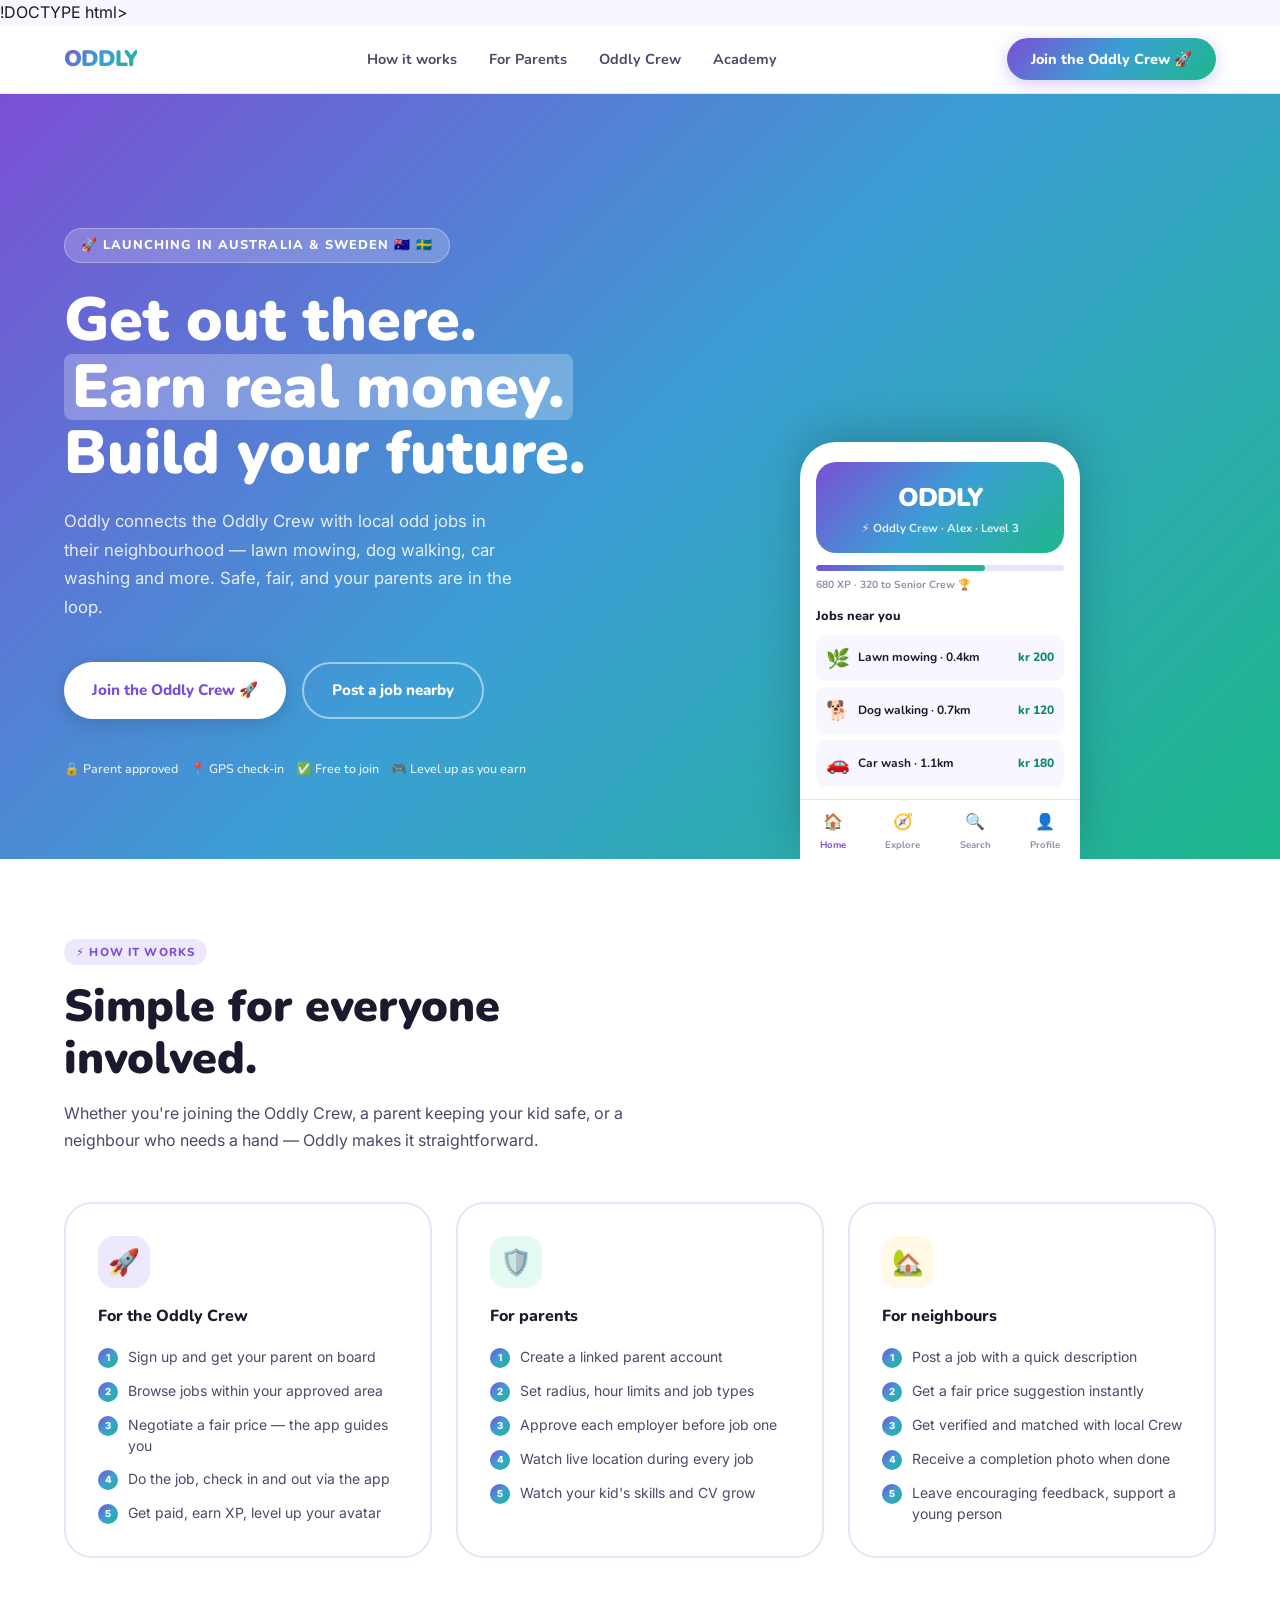
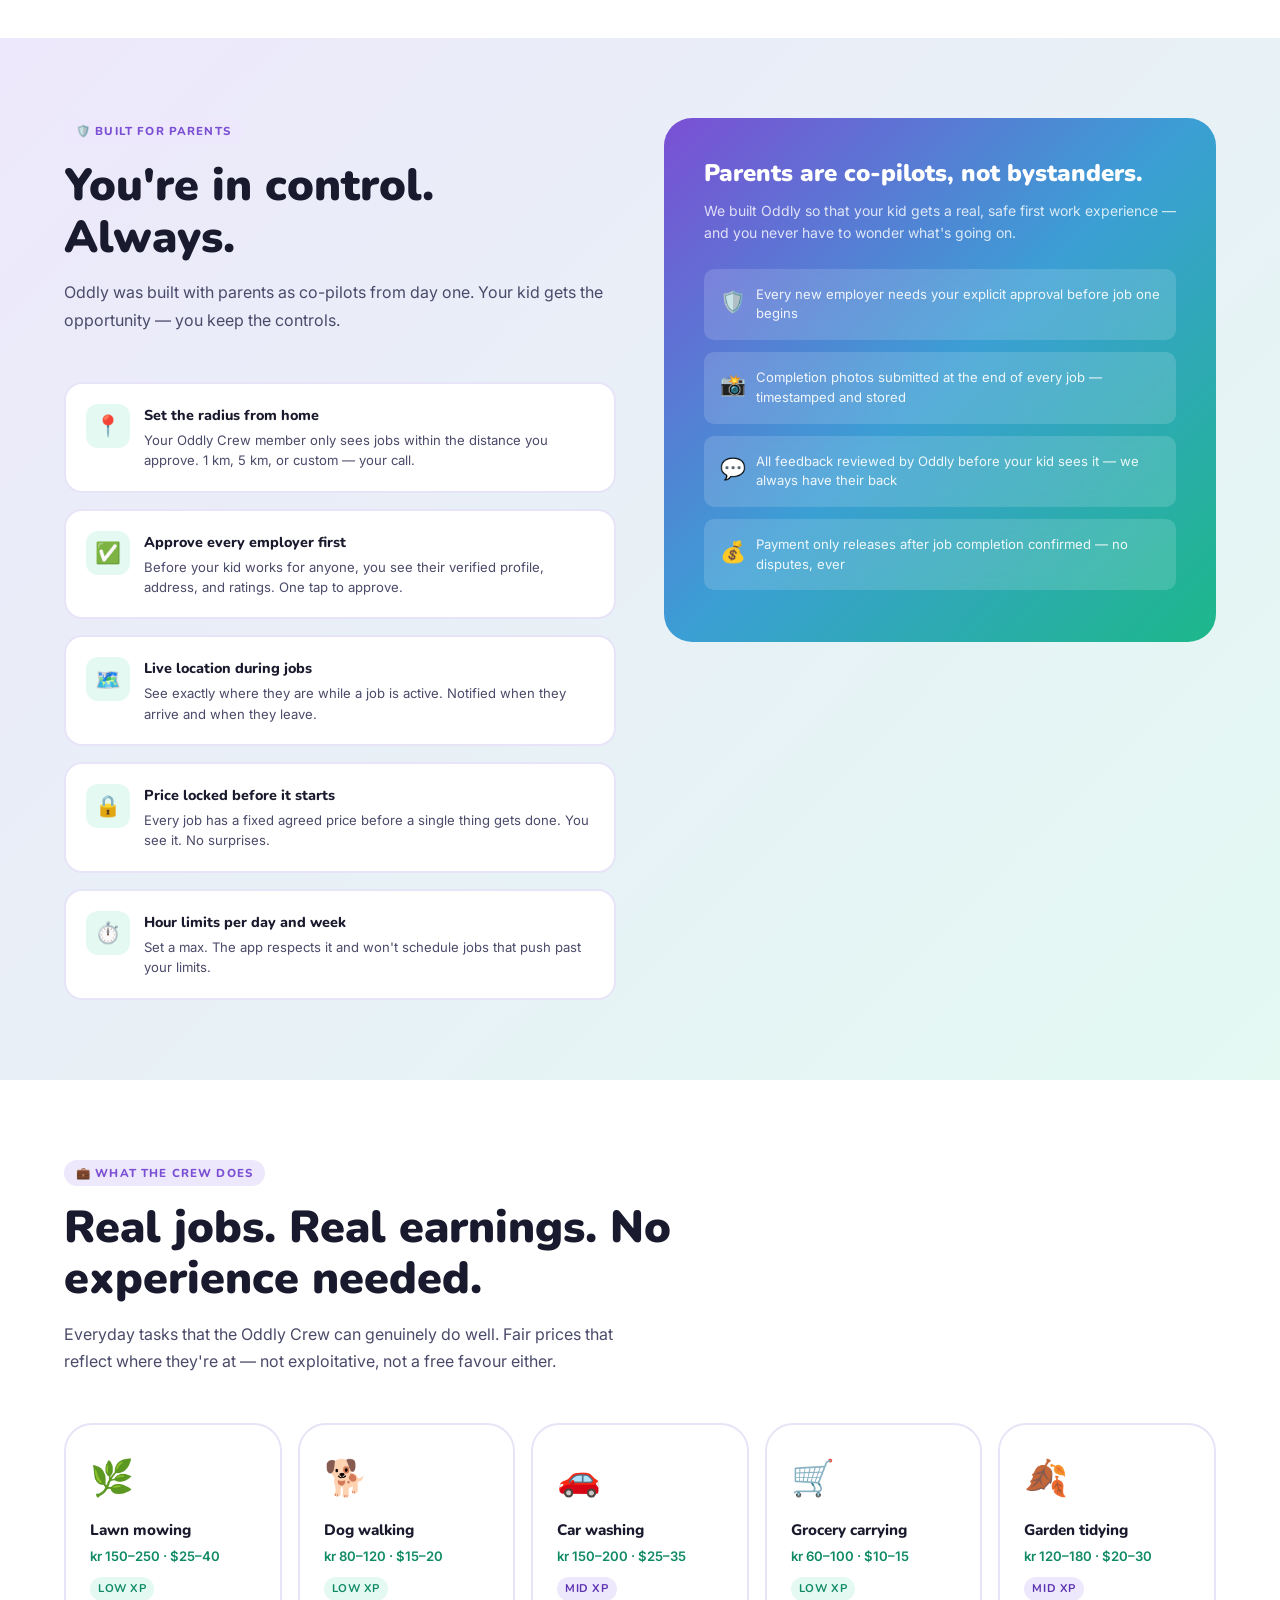
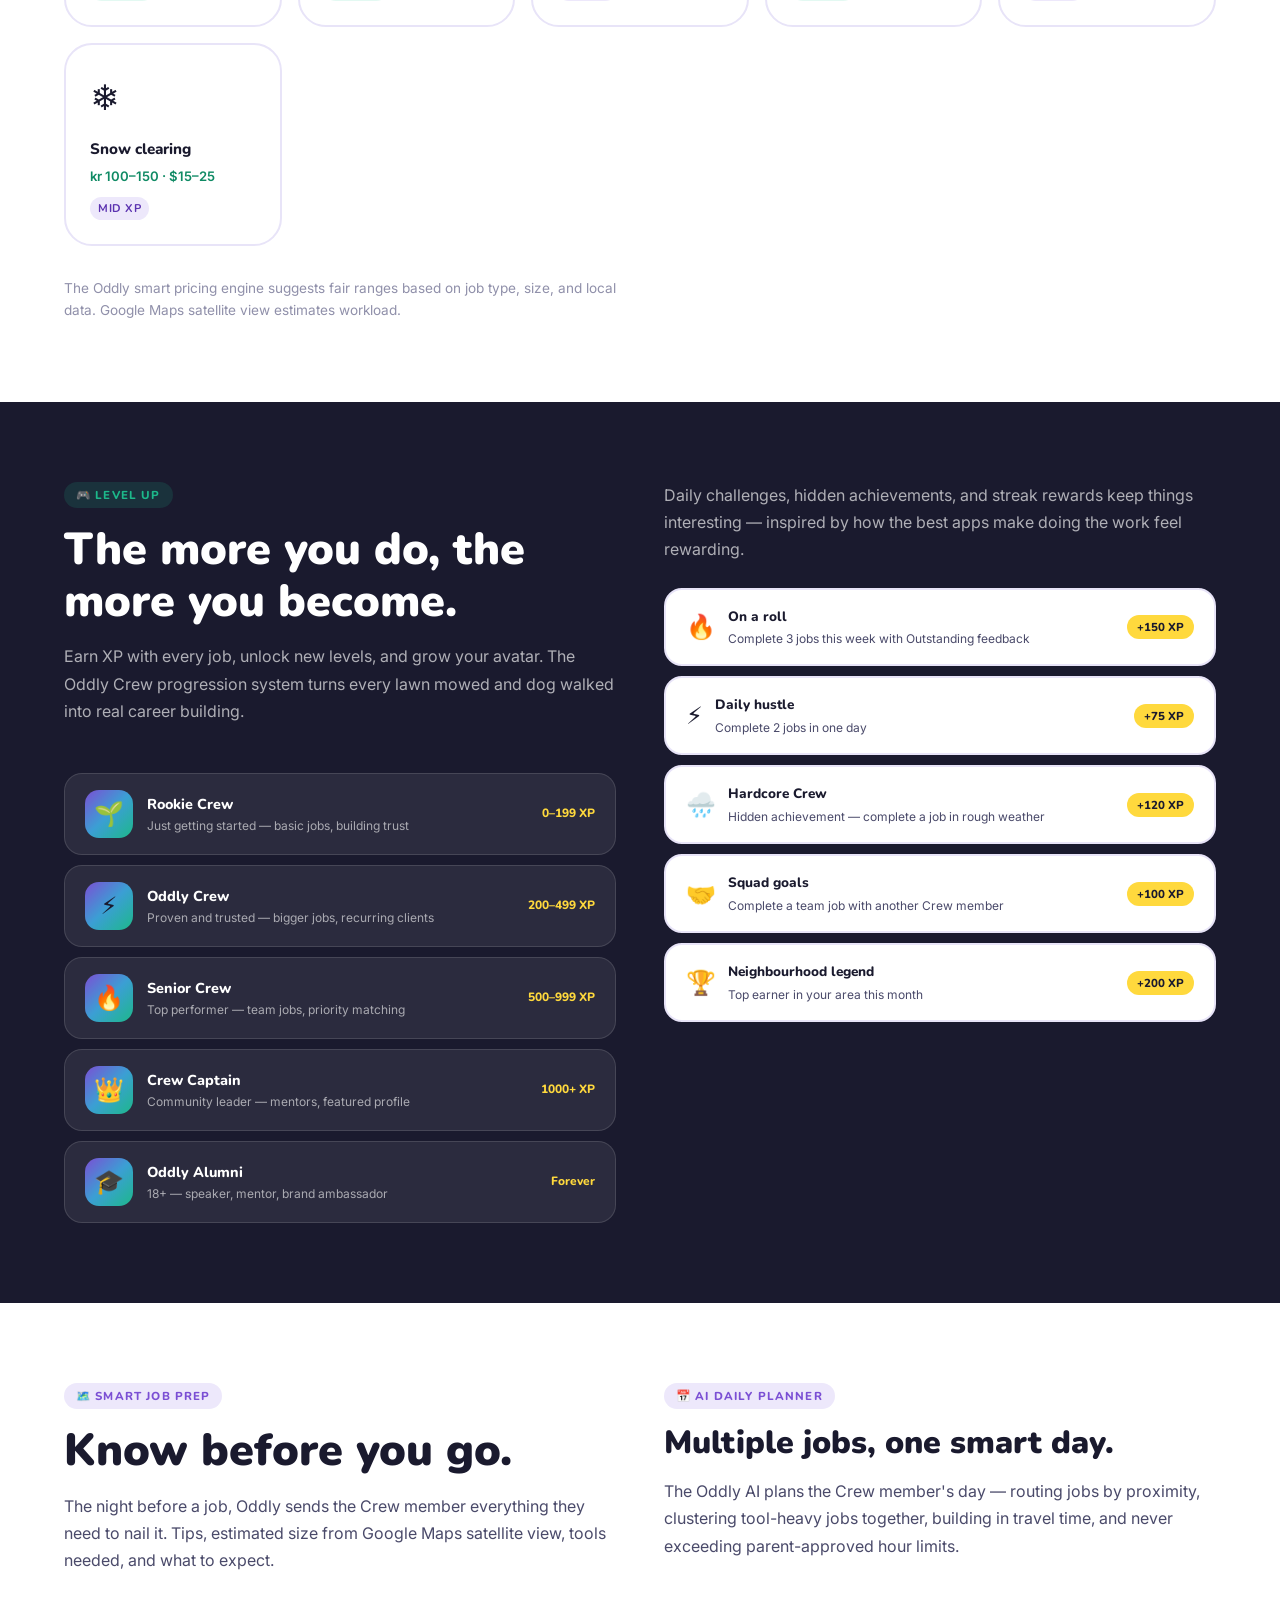
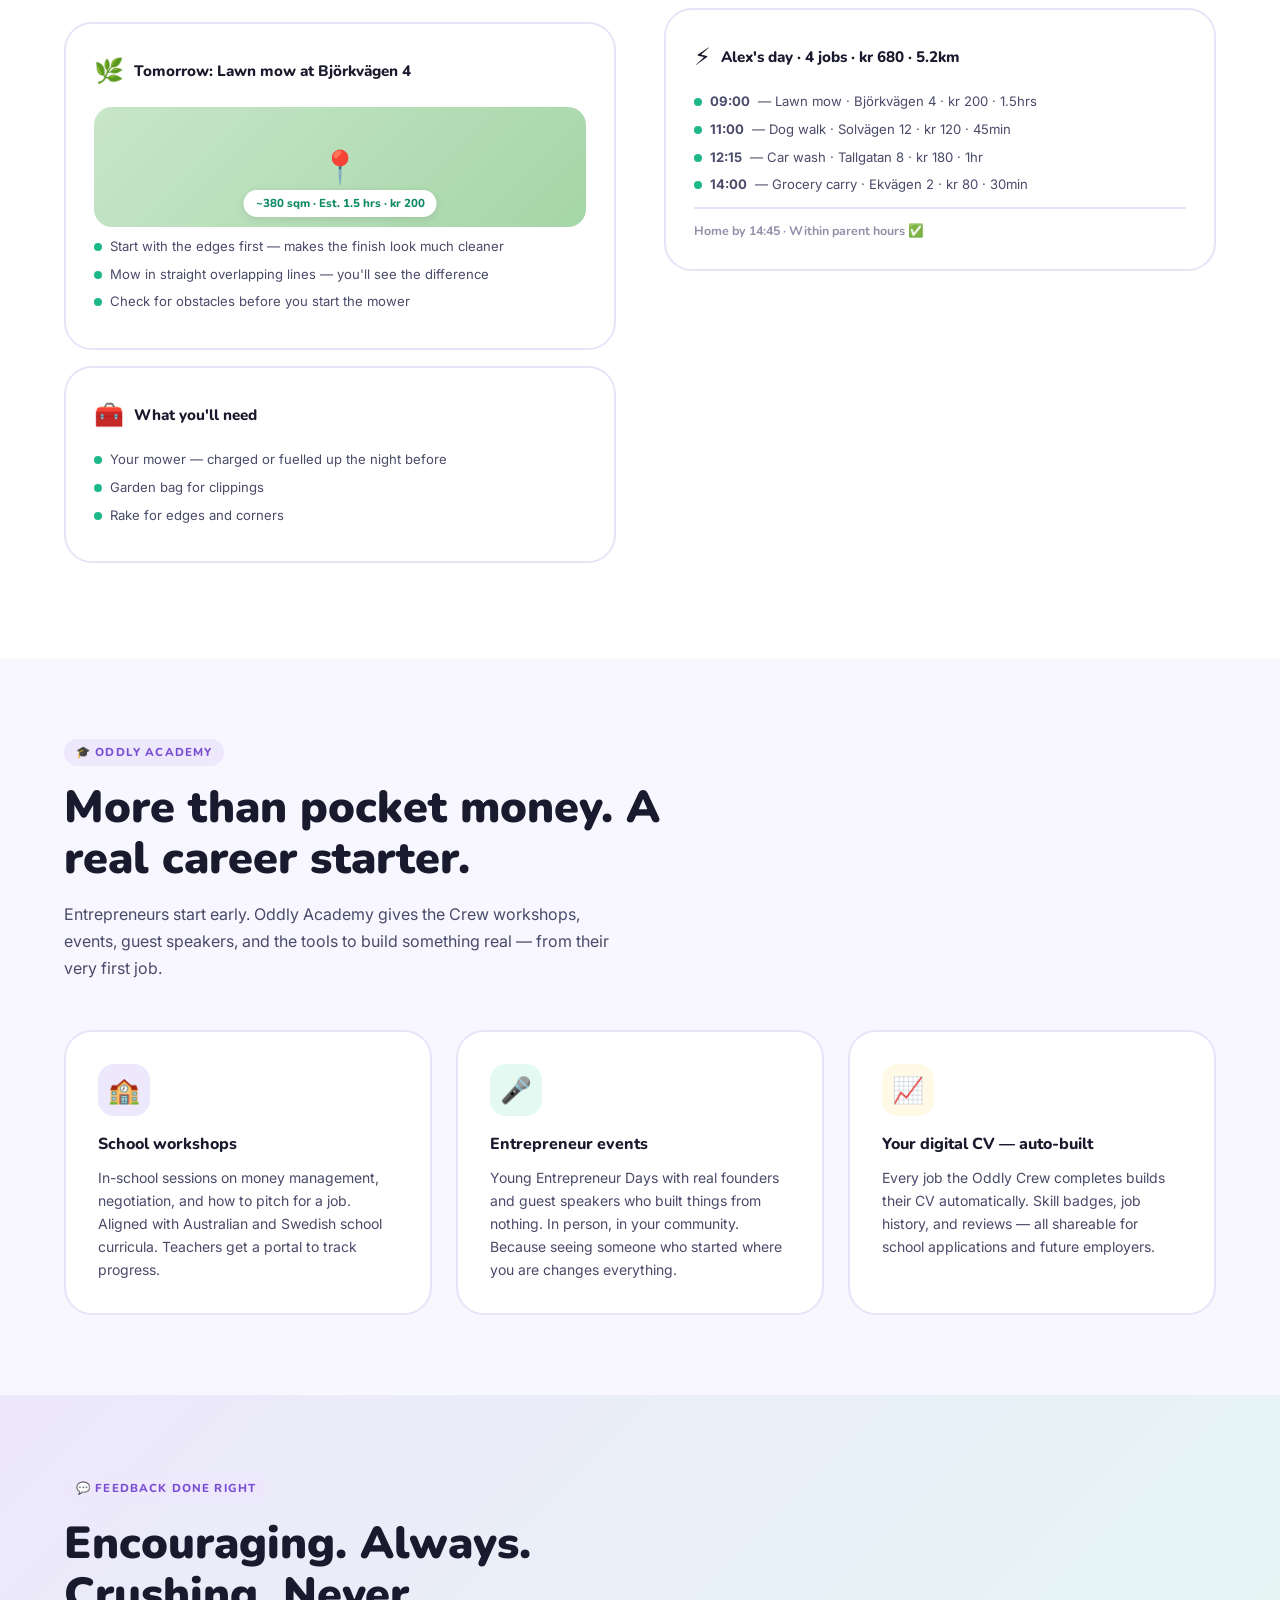
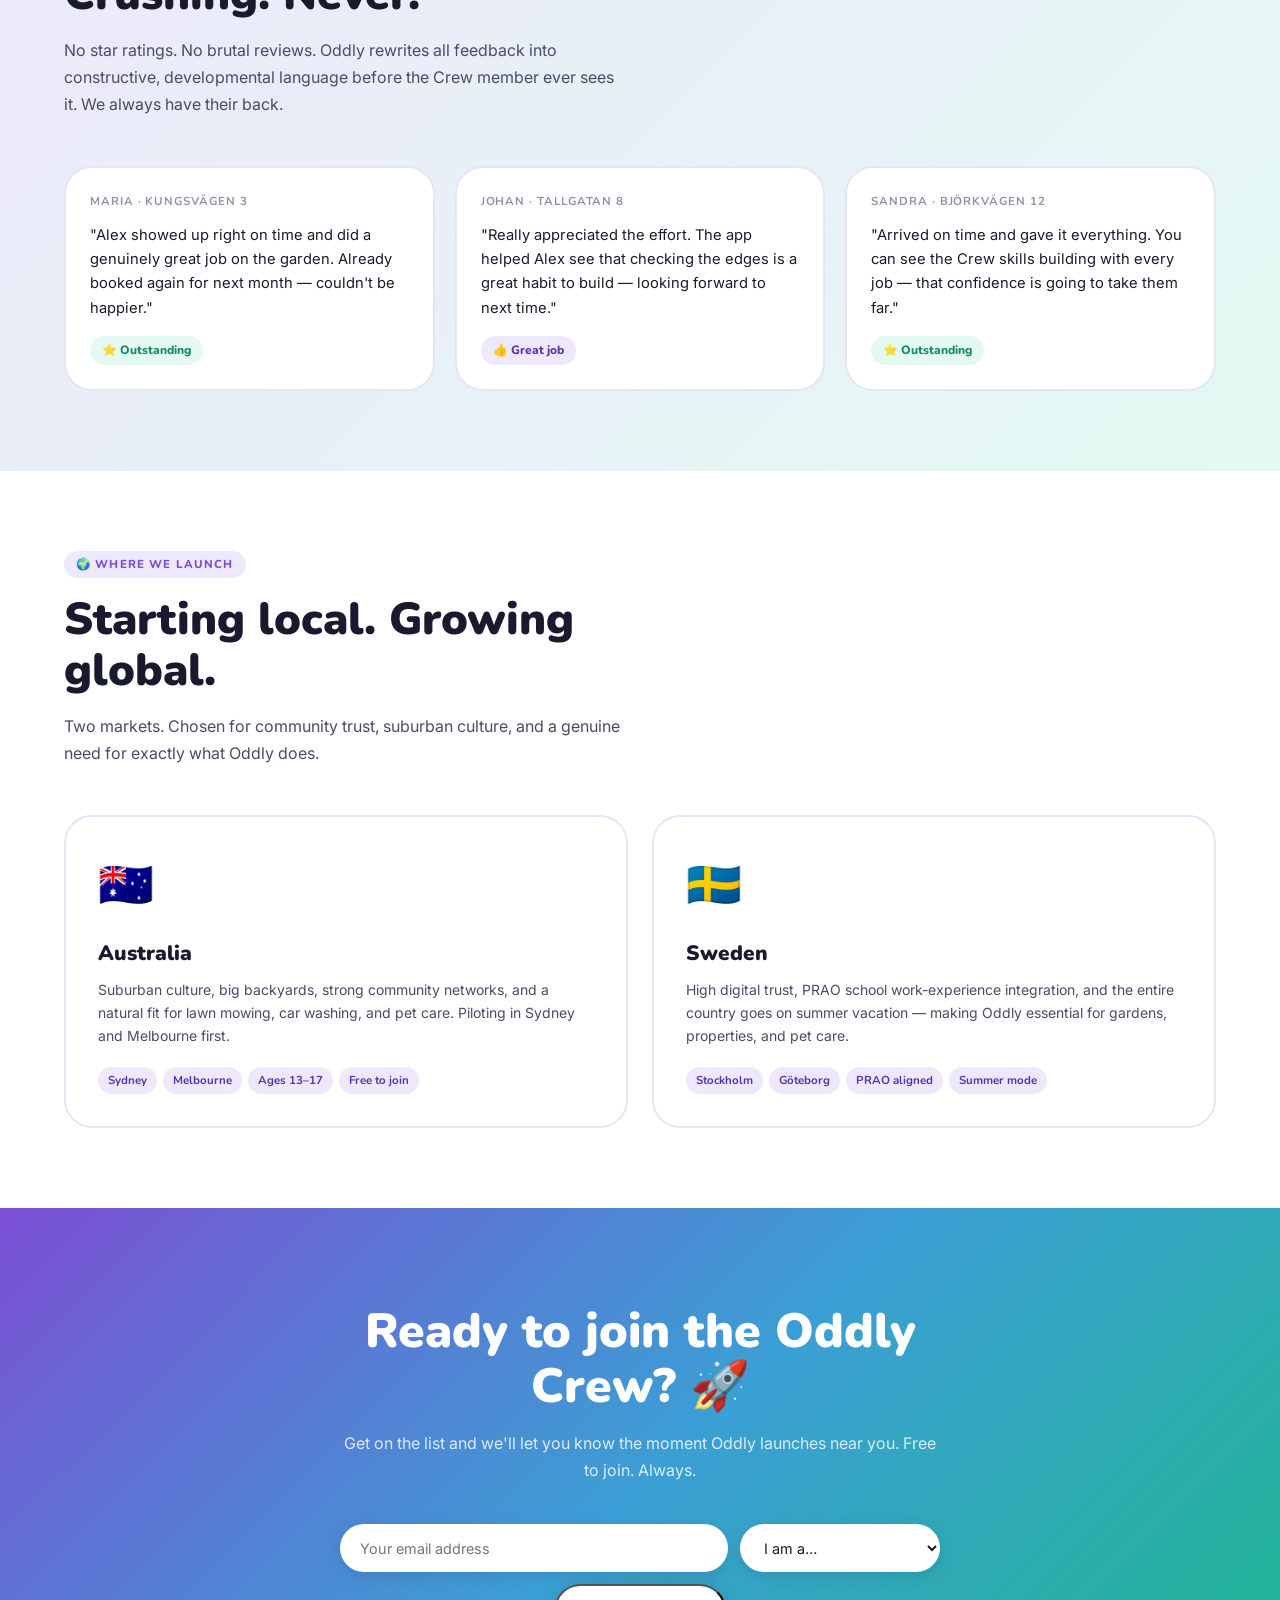
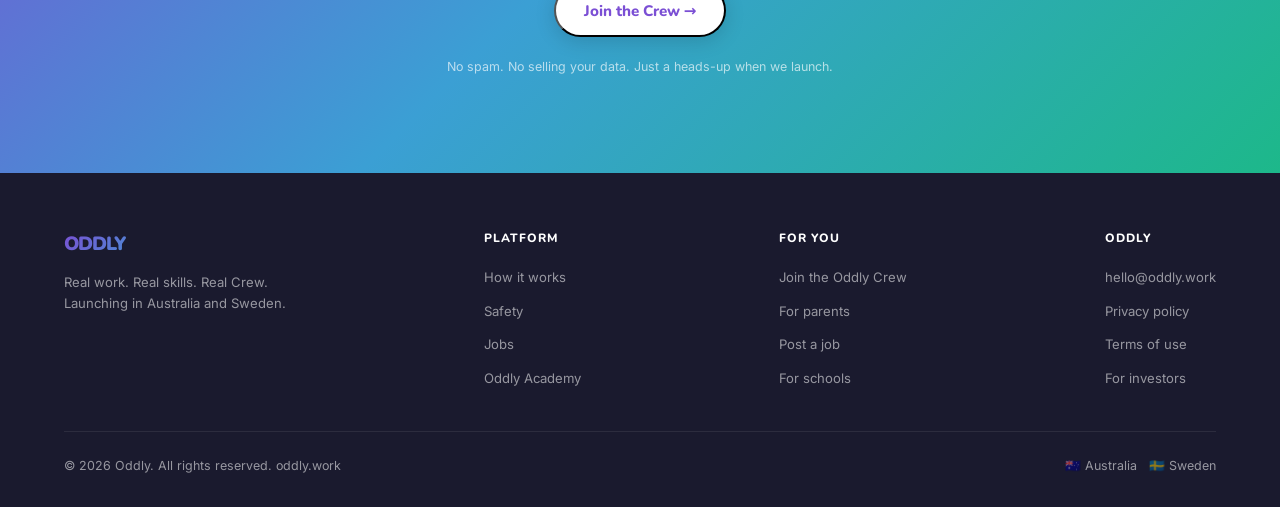
==== commit 8af2e25a: "Update index.html" ====
--- a/index.html
+++ b/index.html
@@ -1,4 +1,4 @@
-<!DOCTYPE html>
+!DOCTYPE html>
 <html lang="en">
 <head>
   <meta charset="UTF-8" />
@@ -36,151 +36,348 @@
     html { scroll-behavior: smooth; }
     body { font-family: var(--body); background: var(--bg); color: var(--ink); line-height: 1.6; -webkit-font-smoothing: antialiased; }
     a { color: inherit; text-decoration: none; }
+
+    /* ── NAV ── */
     nav {
       position: sticky; top: 0; z-index: 100;
-      background: rgba(255,255,255,0.95); backdrop-filter: blur(16px);
+      background: rgba(255,255,255,0.95);
+      backdrop-filter: blur(16px);
       border-bottom: 1px solid var(--border);
       padding: 0 5vw; height: 68px;
       display: flex; align-items: center; justify-content: space-between;
     }
-    .nav-logo { font-family: var(--sans); font-weight: 900; font-size: 1.4rem; letter-spacing: -1px; background: var(--grad); -webkit-background-clip: text; -webkit-text-fill-color: transparent; background-clip: text; }
+    .nav-logo { display: flex; align-items: center; gap: 10px; font-family: var(--sans); font-weight: 900; font-size: 1.4rem; letter-spacing: -1px; background: var(--grad); -webkit-background-clip: text; -webkit-text-fill-color: transparent; background-clip: text; }
     .nav-links { display: flex; gap: 2rem; list-style: none; font-family: var(--sans); font-size: 0.9rem; font-weight: 700; color: var(--ink-muted); }
     .nav-links a:hover { color: var(--purple); }
-    .nav-links a.active { color: var(--purple); }
-    .nav-cta { background: var(--grad); color: var(--white); padding: 0.6rem 1.5rem; border-radius: 99px; font-family: var(--sans); font-weight: 800; font-size: 0.9rem; transition: opacity 0.2s, transform 0.15s; box-shadow: 0 4px 16px rgba(123,79,212,0.3); }
+    .nav-cta {
+      background: var(--grad); color: var(--white);
+      padding: 0.6rem 1.5rem; border-radius: 99px;
+      font-family: var(--sans); font-weight: 800; font-size: 0.9rem;
+      transition: opacity 0.2s, transform 0.15s; box-shadow: 0 4px 16px rgba(123,79,212,0.3);
+    }
     .nav-cta:hover { opacity: 0.9; transform: translateY(-1px); }
     @media (max-width: 768px) { .nav-links { display: none; } }
-    .hero { background: var(--grad); padding: 5rem 5vw 0; display: grid; grid-template-columns: 1fr 1fr; gap: 3rem; align-items: end; overflow: hidden; min-height: 85vh; }
+
+    /* ── HERO ── */
+    .hero {
+      background: var(--grad);
+      padding: 5rem 5vw 0;
+      display: grid; grid-template-columns: 1fr 1fr;
+      gap: 3rem; align-items: end;
+      overflow: hidden; min-height: 85vh;
+    }
     .hero-content { padding-bottom: 5rem; }
-    .hero-crew-badge { display: inline-flex; align-items: center; gap: 8px; background: rgba(255,255,255,0.2); border: 1px solid rgba(255,255,255,0.3); border-radius: 99px; padding: 6px 16px; font-family: var(--sans); font-size: 0.8rem; font-weight: 800; color: var(--white); text-transform: uppercase; letter-spacing: 0.08em; margin-bottom: 1.5rem; backdrop-filter: blur(8px); }
-    .hero-headline { font-family: var(--sans); font-weight: 900; font-size: clamp(2.4rem, 5vw, 3.8rem); line-height: 1.1; color: var(--white); margin-bottom: 1.25rem; }
-    .hero-headline .highlight { background: rgba(255,255,255,0.25); border-radius: 8px; padding: 0 8px; display: inline-block; }
-    .hero-sub { font-size: 1.05rem; color: rgba(255,255,255,0.85); max-width: 460px; margin-bottom: 2.5rem; line-height: 1.7; }
+    .hero-crew-badge {
+      display: inline-flex; align-items: center; gap: 8px;
+      background: rgba(255,255,255,0.2); border: 1px solid rgba(255,255,255,0.3);
+      border-radius: 99px; padding: 6px 16px;
+      font-family: var(--sans); font-size: 0.8rem; font-weight: 800;
+      color: var(--white); text-transform: uppercase; letter-spacing: 0.08em;
+      margin-bottom: 1.5rem; backdrop-filter: blur(8px);
+    }
+    .hero-headline {
+      font-family: var(--sans); font-weight: 900;
+      font-size: clamp(2.4rem, 5vw, 3.8rem);
+      line-height: 1.1; color: var(--white);
+      margin-bottom: 1.25rem;
+    }
+    .hero-headline .highlight {
+      background: rgba(255,255,255,0.25);
+      border-radius: 8px; padding: 0 8px;
+      display: inline-block;
+    }
+    .hero-sub {
+      font-size: 1.05rem; color: rgba(255,255,255,0.85);
+      max-width: 460px; margin-bottom: 2.5rem; line-height: 1.7;
+    }
     .hero-actions { display: flex; gap: 1rem; flex-wrap: wrap; margin-bottom: 2.5rem; }
-    .btn-white { background: var(--white); color: var(--purple); padding: 0.9rem 1.75rem; border-radius: 99px; font-family: var(--sans); font-weight: 800; font-size: 0.95rem; transition: transform 0.15s, box-shadow 0.15s; box-shadow: 0 4px 20px rgba(0,0,0,0.15); display: inline-flex; align-items: center; gap: 6px; }
+    .btn-white {
+      background: var(--white); color: var(--purple);
+      padding: 0.9rem 1.75rem; border-radius: 99px;
+      font-family: var(--sans); font-weight: 800; font-size: 0.95rem;
+      transition: transform 0.15s, box-shadow 0.15s;
+      box-shadow: 0 4px 20px rgba(0,0,0,0.15);
+      display: inline-flex; align-items: center; gap: 6px;
+    }
     .btn-white:hover { transform: translateY(-2px); box-shadow: 0 8px 28px rgba(0,0,0,0.2); }
-    .btn-outline-white { background: transparent; color: var(--white); padding: 0.9rem 1.75rem; border-radius: 99px; font-family: var(--sans); font-weight: 800; font-size: 0.95rem; border: 2px solid rgba(255,255,255,0.5); transition: background 0.2s, border-color 0.2s; display: inline-flex; align-items: center; gap: 6px; }
+    .btn-outline-white {
+      background: transparent; color: var(--white);
+      padding: 0.9rem 1.75rem; border-radius: 99px;
+      font-family: var(--sans); font-weight: 800; font-size: 0.95rem;
+      border: 2px solid rgba(255,255,255,0.5);
+      transition: background 0.2s, border-color 0.2s;
+      display: inline-flex; align-items: center; gap: 6px;
+    }
     .btn-outline-white:hover { background: rgba(255,255,255,0.15); border-color: white; }
-    .btn-grad { background: var(--grad); color: var(--white); padding: 0.9rem 1.75rem; border-radius: 99px; font-family: var(--sans); font-weight: 800; font-size: 0.95rem; display: inline-flex; align-items: center; gap: 6px; box-shadow: 0 4px 16px rgba(123,79,212,0.3); transition: opacity 0.2s, transform 0.15s; }
-    .btn-grad:hover { opacity: 0.9; transform: translateY(-2px); }
     .hero-trust { display: flex; gap: 0.75rem; flex-wrap: wrap; }
-    .hero-trust-item { display: flex; align-items: center; gap: 5px; font-size: 0.78rem; font-weight: 600; color: rgba(255,255,255,0.85); font-family: var(--sans); }
-    .hero-phone { justify-self: center; align-self: end; width: 280px; background: white; border-radius: 36px 36px 0 0; box-shadow: 0 -8px 48px rgba(0,0,0,0.2); overflow: hidden; padding: 20px 16px 0; }
-    .phone-header-grad { background: var(--grad); border-radius: 20px; padding: 16px; margin-bottom: 12px; text-align: center; }
+    .hero-trust-item {
+      display: flex; align-items: center; gap: 5px;
+      font-size: 0.78rem; font-weight: 600; color: rgba(255,255,255,0.85);
+      font-family: var(--sans);
+    }
+
+    /* Hero phone */
+    .hero-phone {
+      justify-self: center; align-self: end;
+      width: 280px; background: white;
+      border-radius: 36px 36px 0 0;
+      box-shadow: 0 -8px 48px rgba(0,0,0,0.2);
+      overflow: hidden; padding: 20px 16px 0;
+    }
+    .phone-header-grad {
+      background: var(--grad); border-radius: 20px;
+      padding: 16px; margin-bottom: 12px; text-align: center;
+    }
     .phone-logo { font-family: var(--sans); font-weight: 900; font-size: 1.6rem; color: white; letter-spacing: -1px; }
     .phone-crew-tag { font-family: var(--sans); font-weight: 700; font-size: 0.72rem; color: rgba(255,255,255,0.85); }
     .phone-section-title { font-family: var(--sans); font-weight: 800; font-size: 0.8rem; color: var(--ink); margin-bottom: 8px; }
     .phone-jobs { display: flex; flex-direction: column; gap: 6px; margin-bottom: 12px; }
-    .phone-job-row { display: flex; align-items: center; gap: 8px; background: var(--bg); border-radius: 10px; padding: 8px 10px; }
+    .phone-job-row {
+      display: flex; align-items: center; gap: 8px;
+      background: var(--bg); border-radius: 10px; padding: 8px 10px;
+    }
     .phone-job-emoji { font-size: 1.2rem; }
     .phone-job-name { font-family: var(--sans); font-weight: 700; font-size: 0.75rem; color: var(--ink); flex: 1; }
     .phone-job-pay { font-family: var(--sans); font-weight: 800; font-size: 0.75rem; color: var(--teal-dark); }
-    .phone-xp-bar { background: var(--border); border-radius: 99px; height: 6px; margin-bottom: 6px; overflow: hidden; }
+    .phone-xp-bar {
+      background: var(--border); border-radius: 99px; height: 6px;
+      margin-bottom: 6px; overflow: hidden;
+    }
     .phone-xp-fill { height: 100%; background: var(--grad); border-radius: 99px; width: 68%; }
     .phone-xp-label { font-family: var(--sans); font-size: 0.65rem; font-weight: 700; color: var(--ink-faint); margin-bottom: 12px; }
-    .phone-nav { display: flex; justify-content: space-around; border-top: 1px solid var(--border); padding: 10px 0 6px; margin: 0 -16px; }
+    .phone-nav {
+      display: flex; justify-content: space-around;
+      border-top: 1px solid var(--border); padding: 10px 0 6px;
+      margin: 0 -16px;
+    }
     .phone-nav-item { display: flex; flex-direction: column; align-items: center; gap: 2px; font-family: var(--sans); font-size: 0.6rem; font-weight: 700; color: var(--ink-faint); }
     .phone-nav-item.active { color: var(--purple); }
     .phone-nav-icon { font-size: 1rem; }
+
+    /* ── SECTIONS ── */
     .section { padding: 5rem 5vw; }
     .section-alt { background: var(--white); }
     .section-grad { background: var(--grad-soft); }
     .section-dark { background: var(--ink); }
-    .section-label { display: inline-flex; align-items: center; gap: 6px; font-family: var(--sans); font-size: 0.72rem; font-weight: 800; text-transform: uppercase; letter-spacing: 0.1em; color: var(--purple); background: var(--purple-light); padding: 4px 12px; border-radius: 99px; margin-bottom: 1rem; }
+    .section-label {
+      display: inline-flex; align-items: center; gap: 6px;
+      font-family: var(--sans); font-size: 0.72rem; font-weight: 800;
+      text-transform: uppercase; letter-spacing: 0.1em;
+      color: var(--purple); background: var(--purple-light);
+      padding: 4px 12px; border-radius: 99px; margin-bottom: 1rem;
+    }
     .section-dark .section-label { color: var(--teal); background: rgba(29,184,138,0.15); }
-    .section-headline { font-family: var(--sans); font-weight: 900; font-size: clamp(1.8rem, 3.5vw, 2.8rem); line-height: 1.15; color: var(--ink); max-width: 620px; margin-bottom: 1rem; }
+    .section-headline {
+      font-family: var(--sans); font-weight: 900;
+      font-size: clamp(1.8rem, 3.5vw, 2.8rem);
+      line-height: 1.15; color: var(--ink);
+      max-width: 620px; margin-bottom: 1rem;
+    }
     .section-dark .section-headline { color: var(--white); }
-    .section-sub { font-size: 1rem; color: var(--ink-muted); max-width: 560px; margin-bottom: 3rem; line-height: 1.7; }
+    .section-sub {
+      font-size: 1rem; color: var(--ink-muted);
+      max-width: 560px; margin-bottom: 3rem; line-height: 1.7;
+    }
     .section-dark .section-sub { color: rgba(255,255,255,0.65); }
+
+    /* ── HOW IT WORKS ── */
     .how-grid { display: grid; grid-template-columns: repeat(auto-fit, minmax(280px, 1fr)); gap: 1.5rem; }
-    .how-card { background: var(--white); border-radius: var(--radius-xl); padding: 2rem; border: 2px solid var(--border); transition: border-color 0.2s, transform 0.2s; }
+    .how-card {
+      background: var(--white); border-radius: var(--radius-xl);
+      padding: 2rem; border: 2px solid var(--border);
+      transition: border-color 0.2s, transform 0.2s;
+    }
     .how-card:hover { border-color: var(--purple); transform: translateY(-3px); }
-    .how-card-icon { width: 52px; height: 52px; border-radius: 16px; display: flex; align-items: center; justify-content: center; font-size: 1.6rem; margin-bottom: 1rem; }
+    .how-card-icon {
+      width: 52px; height: 52px; border-radius: 16px;
+      display: flex; align-items: center; justify-content: center;
+      font-size: 1.6rem; margin-bottom: 1rem;
+    }
     .icon-purple { background: var(--purple-light); }
     .icon-teal { background: var(--teal-light); }
     .icon-yellow { background: #FFF9E6; }
-    .icon-coral { background: #FFF0F0; }
     .how-card-title { font-family: var(--sans); font-weight: 800; font-size: 1rem; color: var(--ink); margin-bottom: 0.5rem; }
     .how-card-desc { font-size: 0.875rem; color: var(--ink-muted); line-height: 1.65; }
     .how-steps { list-style: none; display: flex; flex-direction: column; gap: 0.75rem; margin-top: 1rem; }
     .how-step { display: flex; gap: 10px; align-items: flex-start; font-size: 0.875rem; color: var(--ink-muted); line-height: 1.5; }
-    .how-step-dot { width: 20px; height: 20px; border-radius: 50%; background: var(--grad); display: flex; align-items: center; justify-content: center; font-size: 0.6rem; font-weight: 800; color: white; flex-shrink: 0; margin-top: 2px; }
-    .two-col { display: grid; grid-template-columns: 1fr 1fr; gap: 3rem; align-items: start; }
-    .three-col { display: grid; grid-template-columns: repeat(auto-fit, minmax(220px, 1fr)); gap: 1.25rem; }
-    .feature-list { display: flex; flex-direction: column; gap: 1rem; }
-    .feature-item { display: flex; gap: 14px; align-items: flex-start; padding: 1.25rem; background: var(--white); border-radius: var(--radius); border: 2px solid var(--border); transition: border-color 0.2s; }
-    .feature-item:hover { border-color: var(--purple); }
-    .feature-item.teal:hover { border-color: var(--teal); }
-    .feature-icon { width: 44px; height: 44px; border-radius: 12px; display: flex; align-items: center; justify-content: center; font-size: 1.3rem; flex-shrink: 0; }
-    .fi-teal { background: var(--teal-light); }
-    .fi-purple { background: var(--purple-light); }
-    .fi-yellow { background: #FFF9E6; }
-    .fi-coral { background: #FFF0F0; }
-    .feature-title { font-family: var(--sans); font-size: 0.9rem; font-weight: 800; color: var(--ink); margin-bottom: 3px; }
-    .feature-desc { font-size: 0.82rem; color: var(--ink-muted); line-height: 1.55; }
-    .aside-card { background: var(--grad); border-radius: var(--radius-xl); padding: 2.5rem; color: var(--white); position: sticky; top: 80px; }
-    .aside-card.dark { background: var(--ink); }
-    .aside-title { font-family: var(--sans); font-weight: 900; font-size: 1.4rem; margin-bottom: 0.75rem; line-height: 1.25; }
-    .aside-desc { font-size: 0.875rem; opacity: 0.8; margin-bottom: 1.5rem; line-height: 1.6; }
-    .aside-stat { background: rgba(255,255,255,0.15); border-radius: var(--radius-sm); padding: 1rem; margin-bottom: 0.75rem; display: flex; align-items: flex-start; gap: 10px; backdrop-filter: blur(8px); }
-    .aside-stat-icon { font-size: 1.3rem; flex-shrink: 0; }
-    .aside-stat-text { font-size: 0.82rem; line-height: 1.5; opacity: 0.9; }
+    .how-step-dot {
+      width: 20px; height: 20px; border-radius: 50%;
+      background: var(--grad); display: flex; align-items: center;
+      justify-content: center; font-size: 0.6rem; font-weight: 800;
+      color: white; flex-shrink: 0; margin-top: 2px;
+    }
+
+    /* ── SAFETY ── */
+    .safety-grid { display: grid; grid-template-columns: 1fr 1fr; gap: 3rem; align-items: start; }
+    .safety-features { display: flex; flex-direction: column; gap: 1rem; }
+    .safety-feature {
+      display: flex; gap: 14px; align-items: flex-start;
+      padding: 1.25rem; background: var(--white);
+      border-radius: var(--radius); border: 2px solid var(--border);
+      transition: border-color 0.2s;
+    }
+    .safety-feature:hover { border-color: var(--teal); }
+    .safety-feature-icon {
+      width: 44px; height: 44px; background: var(--teal-light);
+      border-radius: 12px; display: flex; align-items: center;
+      justify-content: center; font-size: 1.3rem; flex-shrink: 0;
+    }
+    .safety-feature-title { font-family: var(--sans); font-size: 0.9rem; font-weight: 800; color: var(--ink); margin-bottom: 3px; }
+    .safety-feature-desc { font-size: 0.82rem; color: var(--ink-muted); line-height: 1.55; }
+    .safety-aside {
+      background: var(--grad); border-radius: var(--radius-xl);
+      padding: 2.5rem; color: var(--white); position: sticky; top: 80px;
+    }
+    .safety-aside-title { font-family: var(--sans); font-weight: 900; font-size: 1.5rem; margin-bottom: 0.75rem; line-height: 1.25; }
+    .safety-aside-desc { font-size: 0.875rem; opacity: 0.8; margin-bottom: 1.5rem; line-height: 1.6; }
+    .safety-stat {
+      background: rgba(255,255,255,0.15); border-radius: var(--radius-sm);
+      padding: 1rem; margin-bottom: 0.75rem;
+      display: flex; align-items: flex-start; gap: 10px;
+      backdrop-filter: blur(8px);
+    }
+    .safety-stat-icon { font-size: 1.3rem; flex-shrink: 0; }
+    .safety-stat-text { font-size: 0.82rem; line-height: 1.5; opacity: 0.9; }
+
+    /* ── JOBS ── */
     .jobs-grid { display: grid; grid-template-columns: repeat(auto-fill, minmax(180px, 1fr)); gap: 1rem; margin-bottom: 2rem; }
-    .job-card { background: var(--white); border-radius: var(--radius-xl); padding: 1.5rem; border: 2px solid var(--border); transition: transform 0.15s, box-shadow 0.15s, border-color 0.15s; }
+    .job-card {
+      background: var(--white); border-radius: var(--radius-xl);
+      padding: 1.5rem; border: 2px solid var(--border);
+      transition: transform 0.15s, box-shadow 0.15s, border-color 0.15s;
+      cursor: default;
+    }
     .job-card:hover { transform: translateY(-4px); box-shadow: 0 12px 32px rgba(123,79,212,0.12); border-color: var(--purple); }
     .job-card-emoji { font-size: 2.2rem; margin-bottom: 0.75rem; }
     .job-card-name { font-family: var(--sans); font-size: 0.95rem; font-weight: 800; color: var(--ink); margin-bottom: 4px; }
     .job-card-range { font-size: 0.82rem; color: var(--teal-dark); font-weight: 600; margin-bottom: 10px; }
-    .job-card-xp { font-size: 0.7rem; font-weight: 700; font-family: var(--sans); padding: 3px 8px; border-radius: 99px; display: inline-block; text-transform: uppercase; letter-spacing: 0.05em; }
+    .job-card-xp {
+      font-size: 0.7rem; font-weight: 700; font-family: var(--sans);
+      padding: 3px 8px; border-radius: 99px;
+      display: inline-block; text-transform: uppercase; letter-spacing: 0.05em;
+    }
     .xp-low { background: var(--teal-light); color: var(--teal-dark); }
     .xp-mid { background: var(--purple-light); color: var(--purple-dark); }
+
+    /* ── GAMIFICATION ── */
     .game-grid { display: grid; grid-template-columns: 1fr 1fr; gap: 3rem; align-items: start; }
     .level-cards { display: flex; flex-direction: column; gap: 10px; }
-    .level-card { display: flex; gap: 14px; align-items: center; background: rgba(255,255,255,0.08); border-radius: var(--radius); padding: 1rem 1.25rem; border: 1px solid rgba(255,255,255,0.12); transition: background 0.2s; }
+    .level-card {
+      display: flex; gap: 14px; align-items: center;
+      background: rgba(255,255,255,0.08); border-radius: var(--radius);
+      padding: 1rem 1.25rem; border: 1px solid rgba(255,255,255,0.12);
+      transition: background 0.2s;
+    }
     .level-card:hover { background: rgba(255,255,255,0.14); }
-    .level-card-avatar { width: 48px; height: 48px; border-radius: 14px; background: var(--grad); display: flex; align-items: center; justify-content: center; font-size: 1.5rem; flex-shrink: 0; }
+    .level-card-avatar {
+      width: 48px; height: 48px; border-radius: 14px;
+      background: var(--grad); display: flex; align-items: center;
+      justify-content: center; font-size: 1.5rem; flex-shrink: 0;
+    }
     .level-card-name { font-family: var(--sans); font-weight: 800; font-size: 0.9rem; color: var(--white); margin-bottom: 2px; }
     .level-card-desc { font-size: 0.75rem; color: rgba(255,255,255,0.6); line-height: 1.4; }
     .level-card-jobs { font-family: var(--sans); font-weight: 800; font-size: 0.75rem; color: var(--yellow); margin-left: auto; white-space: nowrap; }
+
+    /* Challenge cards */
     .challenge-showcase { display: flex; flex-direction: column; gap: 10px; }
-    .challenge-card { background: var(--white); border-radius: var(--radius); padding: 1rem 1.25rem; border: 2px solid var(--border); display: flex; gap: 12px; align-items: center; }
+    .challenge-card {
+      background: var(--white); border-radius: var(--radius);
+      padding: 1rem 1.25rem; border: 2px solid var(--border);
+      display: flex; gap: 12px; align-items: center;
+    }
     .challenge-icon { font-size: 1.5rem; flex-shrink: 0; }
     .challenge-title { font-family: var(--sans); font-weight: 800; font-size: 0.85rem; color: var(--ink); margin-bottom: 2px; }
     .challenge-desc { font-size: 0.75rem; color: var(--ink-muted); }
-    .challenge-reward { margin-left: auto; background: var(--yellow); border-radius: 99px; padding: 3px 10px; font-family: var(--sans); font-size: 0.72rem; font-weight: 800; color: var(--ink); white-space: nowrap; flex-shrink: 0; }
-    .prep-card { background: var(--white); border-radius: var(--radius-xl); padding: 1.75rem; border: 2px solid var(--border); margin-bottom: 1rem; }
+    .challenge-reward {
+      margin-left: auto; background: var(--yellow);
+      border-radius: 99px; padding: 3px 10px;
+      font-family: var(--sans); font-size: 0.72rem; font-weight: 800; color: var(--ink);
+      white-space: nowrap; flex-shrink: 0;
+    }
+
+    /* ── CREW PREP ── */
+    .prep-grid { display: grid; grid-template-columns: 1fr 1fr; gap: 3rem; align-items: start; }
+    .prep-card {
+      background: var(--white); border-radius: var(--radius-xl);
+      padding: 1.75rem; border: 2px solid var(--border); margin-bottom: 1rem;
+    }
     .prep-card-header { display: flex; align-items: center; gap: 10px; margin-bottom: 1rem; }
     .prep-card-icon { font-size: 1.5rem; }
     .prep-card-title { font-family: var(--sans); font-weight: 800; font-size: 0.95rem; color: var(--ink); }
     .prep-tip { display: flex; gap: 8px; align-items: flex-start; margin-bottom: 8px; font-size: 0.82rem; color: var(--ink-muted); line-height: 1.5; }
     .prep-tip-dot { width: 8px; height: 8px; border-radius: 50%; background: var(--teal); flex-shrink: 0; margin-top: 6px; }
-    .map-preview { background: linear-gradient(135deg, #c8e6c9, #a5d6a7); border-radius: var(--radius); height: 120px; display: flex; align-items: center; justify-content: center; margin-bottom: 10px; position: relative; overflow: hidden; }
+    .map-preview {
+      background: linear-gradient(135deg, #c8e6c9, #a5d6a7);
+      border-radius: var(--radius); height: 120px;
+      display: flex; align-items: center; justify-content: center;
+      margin-bottom: 10px; position: relative; overflow: hidden;
+    }
     .map-pin { font-size: 2rem; }
-    .map-label { position: absolute; bottom: 10px; left: 50%; transform: translateX(-50%); background: var(--white); border-radius: 99px; padding: 4px 12px; font-family: var(--sans); font-size: 0.72rem; font-weight: 800; color: var(--teal-dark); box-shadow: 0 2px 8px rgba(0,0,0,0.1); white-space: nowrap; }
+    .map-label {
+      position: absolute; bottom: 10px; left: 50%; transform: translateX(-50%);
+      background: var(--white); border-radius: 99px; padding: 4px 12px;
+      font-family: var(--sans); font-size: 0.72rem; font-weight: 800; color: var(--teal-dark);
+      box-shadow: 0 2px 8px rgba(0,0,0,0.1); white-space: nowrap;
+    }
+
+    /* ── FEEDBACK ── */
     .feedback-grid { display: grid; grid-template-columns: repeat(auto-fit, minmax(260px, 1fr)); gap: 1.25rem; }
-    .feedback-card { background: var(--white); border-radius: var(--radius-xl); padding: 1.5rem; border: 2px solid var(--border); }
+    .feedback-card {
+      background: var(--white); border-radius: var(--radius-xl);
+      padding: 1.5rem; border: 2px solid var(--border);
+    }
     .feedback-from { font-family: var(--sans); font-size: 0.72rem; font-weight: 700; text-transform: uppercase; letter-spacing: 0.08em; color: var(--ink-faint); margin-bottom: 0.75rem; }
     .feedback-text { font-size: 0.92rem; color: var(--ink); line-height: 1.65; margin-bottom: 1rem; }
-    .feedback-badge { display: inline-flex; align-items: center; gap: 5px; font-family: var(--sans); font-size: 0.75rem; font-weight: 800; padding: 5px 12px; border-radius: 99px; }
+    .feedback-badge {
+      display: inline-flex; align-items: center; gap: 5px;
+      font-family: var(--sans); font-size: 0.75rem; font-weight: 800;
+      padding: 5px 12px; border-radius: 99px;
+    }
     .fb-outstanding { background: var(--teal-light); color: var(--teal-dark); }
     .fb-great { background: var(--purple-light); color: var(--purple-dark); }
+
+    /* ── MARKETS ── */
     .markets-grid { display: grid; grid-template-columns: 1fr 1fr; gap: 1.5rem; }
-    .market-card { background: var(--white); border-radius: var(--radius-xl); padding: 2rem; border: 2px solid var(--border); transition: border-color 0.2s, transform 0.15s; }
+    .market-card {
+      background: var(--white); border-radius: var(--radius-xl);
+      padding: 2rem; border: 2px solid var(--border);
+      transition: border-color 0.2s, transform 0.15s;
+    }
     .market-card:hover { border-color: var(--purple); transform: translateY(-2px); }
     .market-flag { font-size: 2.8rem; margin-bottom: 1rem; }
     .market-name { font-family: var(--sans); font-weight: 900; font-size: 1.3rem; color: var(--ink); margin-bottom: 0.5rem; }
     .market-desc { font-size: 0.875rem; color: var(--ink-muted); line-height: 1.65; margin-bottom: 1.25rem; }
     .market-tags { display: flex; flex-wrap: wrap; gap: 6px; }
     .market-tag { background: var(--purple-light); color: var(--purple-dark); font-family: var(--sans); font-size: 0.72rem; font-weight: 700; padding: 4px 10px; border-radius: 99px; }
+
+    /* ── WAITLIST ── */
     .waitlist-section { background: var(--grad); padding: 6rem 5vw; text-align: center; }
     .waitlist-inner { max-width: 600px; margin: 0 auto; }
     .waitlist-headline { font-family: var(--sans); font-weight: 900; font-size: clamp(2rem, 4vw, 3rem); color: var(--white); margin-bottom: 1rem; line-height: 1.15; }
     .waitlist-sub { font-size: 1rem; color: rgba(255,255,255,0.82); margin-bottom: 2.5rem; line-height: 1.7; }
     .waitlist-form { display: flex; gap: 0.75rem; flex-wrap: wrap; justify-content: center; }
-    .waitlist-input { flex: 1; min-width: 220px; padding: 0.9rem 1.25rem; border-radius: 99px; border: none; font-family: var(--body); font-size: 0.9rem; color: var(--ink); outline: none; box-shadow: 0 4px 16px rgba(0,0,0,0.1); }
-    .waitlist-select { padding: 0.9rem 1.25rem; border-radius: 99px; border: none; font-family: var(--body); font-size: 0.9rem; color: var(--ink); background: var(--white); cursor: pointer; outline: none; box-shadow: 0 4px 16px rgba(0,0,0,0.1); }
+    .waitlist-input {
+      flex: 1; min-width: 220px; padding: 0.9rem 1.25rem;
+      border-radius: 99px; border: none;
+      font-family: var(--body); font-size: 0.9rem; color: var(--ink);
+      outline: none; box-shadow: 0 4px 16px rgba(0,0,0,0.1);
+    }
+    .waitlist-select {
+      padding: 0.9rem 1.25rem; border-radius: 99px; border: none;
+      font-family: var(--body); font-size: 0.9rem; color: var(--ink);
+      background: var(--white); cursor: pointer; outline: none;
+      box-shadow: 0 4px 16px rgba(0,0,0,0.1);
+    }
     .waitlist-note { font-size: 0.78rem; color: rgba(255,255,255,0.65); margin-top: 1.25rem; }
-    .waitlist-success { display: none; background: rgba(255,255,255,0.2); border: 1px solid rgba(255,255,255,0.4); border-radius: var(--radius); padding: 1rem 1.5rem; font-family: var(--sans); font-size: 0.95rem; font-weight: 700; color: var(--white); margin-top: 1.5rem; backdrop-filter: blur(8px); }
+    .waitlist-success {
+      display: none; background: rgba(255,255,255,0.2);
+      border: 1px solid rgba(255,255,255,0.4); border-radius: var(--radius);
+      padding: 1rem 1.5rem; font-family: var(--sans); font-size: 0.95rem;
+      font-weight: 700; color: var(--white); margin-top: 1.5rem;
+      backdrop-filter: blur(8px);
+    }
+
+    /* ── FOOTER ── */
     footer { background: var(--ink); color: rgba(255,255,255,0.55); padding: 3.5rem 5vw 2rem; }
     .footer-inner { display: flex; justify-content: space-between; align-items: flex-start; gap: 2rem; flex-wrap: wrap; margin-bottom: 2.5rem; }
     .footer-brand { max-width: 240px; }
@@ -192,32 +389,55 @@
     .footer-col a:hover { color: var(--white); }
     .footer-bottom { border-top: 1px solid rgba(255,255,255,0.08); padding-top: 1.5rem; display: flex; justify-content: space-between; align-items: center; flex-wrap: wrap; gap: 1rem; font-size: 0.78rem; }
     .footer-markets { display: flex; gap: 0.75rem; }
+
+    /* ── REVEAL ── */
     .reveal { opacity: 0; transform: translateY(24px); transition: opacity 0.65s ease, transform 0.65s ease; }
     .reveal.visible { opacity: 1; transform: translateY(0); }
     @media (prefers-reduced-motion: reduce) { .reveal { opacity: 1; transform: none; transition: none; } }
-    @media (max-width: 900px) { .hero { grid-template-columns: 1fr; min-height: auto; } .hero-phone { display: none; } .two-col, .game-grid, .markets-grid { grid-template-columns: 1fr; } .aside-card { position: static; } }
-    @media (max-width: 600px) { .hero-actions { flex-direction: column; } .btn-white, .btn-outline-white, .btn-grad { justify-content: center; } .jobs-grid { grid-template-columns: 1fr 1fr; } .waitlist-form { flex-direction: column; } .waitlist-input, .waitlist-select { width: 100%; } }
+
+    /* ── RESPONSIVE ── */
+    @media (max-width: 900px) {
+      .hero { grid-template-columns: 1fr; min-height: auto; }
+      .hero-phone { display: none; }
+      .safety-grid, .game-grid, .prep-grid, .markets-grid { grid-template-columns: 1fr; }
+      .safety-aside { position: static; }
+    }
+    @media (max-width: 600px) {
+      .hero-actions { flex-direction: column; }
+      .btn-white, .btn-outline-white { justify-content: center; }
+      .jobs-grid { grid-template-columns: 1fr 1fr; }
+      .waitlist-form { flex-direction: column; }
+      .waitlist-input, .waitlist-select { width: 100%; }
+    }
   </style>
 </head>
 <body>
+
+  <!-- NAV -->
   <nav>
-    <a href="index.html" class="nav-logo">ODDLY</a>
+    <a href="/" class="nav-logo">ODDLY</a>
     <ul class="nav-links">
-      <li><a href="crew.html">Oddly Crew</a></li>
-      <li><a href="parents.html">For Parents</a></li>
-      <li><a href="neighbours.html">Post a Job</a></li>
-      <li><a href="academy.html">Academy</a></li>
+      <li><a href="#how-it-works">How it works</a></li>
+      <li><a href="#safety">For Parents</a></li>
+      <li><a href="#crew">Oddly Crew</a></li>
+      <li><a href="#academy">Academy</a></li>
     </ul>
     <a href="#waitlist" class="nav-cta">Join the Oddly Crew 🚀</a>
   </nav>
+
+  <!-- HERO -->
   <section class="hero">
     <div class="hero-content">
       <div class="hero-crew-badge">🚀 Launching in Australia & Sweden 🇦🇺 🇸🇪</div>
-      <h1 class="hero-headline">Get out there.<br><span class="highlight">Earn real money.</span><br>Build your future.</h1>
+      <h1 class="hero-headline">
+        Get out there.<br>
+        <span class="highlight">Earn real money.</span><br>
+        Build your future.
+      </h1>
       <p class="hero-sub">Oddly connects the Oddly Crew with local odd jobs in their neighbourhood — lawn mowing, dog walking, car washing and more. Safe, fair, and your parents are in the loop.</p>
       <div class="hero-actions">
-        <a href="crew.html" class="btn-white">Join the Oddly Crew 🚀</a>
-        <a href="neighbours.html" class="btn-outline-white">Post a job nearby</a>
+        <a href="#waitlist" class="btn-white">Join the Oddly Crew 🚀</a>
+        <a href="#waitlist" class="btn-outline-white">Post a job nearby</a>
       </div>
       <div class="hero-trust">
         <div class="hero-trust-item">🔒 Parent approved</div>
@@ -227,7 +447,10 @@
       </div>
     </div>
     <div class="hero-phone">
-      <div class="phone-header-grad"><div class="phone-logo">ODDLY</div><div class="phone-crew-tag">⚡ Oddly Crew · Alex · Level 3</div></div>
+      <div class="phone-header-grad">
+        <div class="phone-logo">ODDLY</div>
+        <div class="phone-crew-tag">⚡ Oddly Crew · Alex · Level 3</div>
+      </div>
       <div class="phone-xp-bar"><div class="phone-xp-fill"></div></div>
       <div class="phone-xp-label">680 XP · 320 to Senior Crew 🏆</div>
       <div class="phone-section-title">Jobs near you</div>
@@ -244,6 +467,8 @@
       </div>
     </div>
   </section>
+
+  <!-- HOW IT WORKS -->
   <section class="section section-alt" id="how-it-works">
     <div class="reveal">
       <div class="section-label">⚡ How it works</div>
@@ -251,37 +476,107 @@
       <p class="section-sub">Whether you're joining the Oddly Crew, a parent keeping your kid safe, or a neighbour who needs a hand — Oddly makes it straightforward.</p>
     </div>
     <div class="how-grid">
-      <div class="how-card reveal"><div class="how-card-icon icon-purple">🚀</div><div class="how-card-title">For the Oddly Crew</div><ul class="how-steps"><li class="how-step"><div class="how-step-dot">1</div>Sign up and get your parent on board</li><li class="how-step"><div class="how-step-dot">2</div>Browse jobs within your approved area</li><li class="how-step"><div class="how-step-dot">3</div>Negotiate a fair price — the app guides you</li><li class="how-step"><div class="how-step-dot">4</div>Do the job, check in and out via the app</li><li class="how-step"><div class="how-step-dot">5</div>Get paid, earn XP, level up your avatar</li></ul></div>
-      <div class="how-card reveal"><div class="how-card-icon icon-teal">🛡️</div><div class="how-card-title">For parents</div><ul class="how-steps"><li class="how-step"><div class="how-step-dot">1</div>Create a linked parent account</li><li class="how-step"><div class="how-step-dot">2</div>Set radius, hour limits and job types</li><li class="how-step"><div class="how-step-dot">3</div>Approve each employer before job one</li><li class="how-step"><div class="how-step-dot">4</div>Watch live location during every job</li><li class="how-step"><div class="how-step-dot">5</div>Watch your kid's skills and CV grow</li></ul></div>
-      <div class="how-card reveal"><div class="how-card-icon icon-yellow">🏡</div><div class="how-card-title">For neighbours</div><ul class="how-steps"><li class="how-step"><div class="how-step-dot">1</div>Post a job with a quick description</li><li class="how-step"><div class="how-step-dot">2</div>Get a fair price suggestion instantly</li><li class="how-step"><div class="how-step-dot">3</div>Get verified and matched with local Crew</li><li class="how-step"><div class="how-step-dot">4</div>Receive a completion photo when done</li><li class="how-step"><div class="how-step-dot">5</div>Leave encouraging feedback, support someone</li></ul></div>
-    </div>
-  </section>
+      <div class="how-card reveal">
+        <div class="how-card-icon icon-purple">🚀</div>
+        <div class="how-card-title">For the Oddly Crew</div>
+        <ul class="how-steps">
+          <li class="how-step"><div class="how-step-dot">1</div>Sign up and get your parent on board</li>
+          <li class="how-step"><div class="how-step-dot">2</div>Browse jobs within your approved area</li>
+          <li class="how-step"><div class="how-step-dot">3</div>Negotiate a fair price — the app guides you</li>
+          <li class="how-step"><div class="how-step-dot">4</div>Do the job, check in and out via the app</li>
+          <li class="how-step"><div class="how-step-dot">5</div>Get paid, earn XP, level up your avatar</li>
+        </ul>
+      </div>
+      <div class="how-card reveal">
+        <div class="how-card-icon icon-teal">🛡️</div>
+        <div class="how-card-title">For parents</div>
+        <ul class="how-steps">
+          <li class="how-step"><div class="how-step-dot">1</div>Create a linked parent account</li>
+          <li class="how-step"><div class="how-step-dot">2</div>Set radius, hour limits and job types</li>
+          <li class="how-step"><div class="how-step-dot">3</div>Approve each employer before job one</li>
+          <li class="how-step"><div class="how-step-dot">4</div>Watch live location during every job</li>
+          <li class="how-step"><div class="how-step-dot">5</div>Watch your kid's skills and CV grow</li>
+        </ul>
+      </div>
+      <div class="how-card reveal">
+        <div class="how-card-icon icon-yellow">🏡</div>
+        <div class="how-card-title">For neighbours</div>
+        <ul class="how-steps">
+          <li class="how-step"><div class="how-step-dot">1</div>Post a job with a quick description</li>
+          <li class="how-step"><div class="how-step-dot">2</div>Get a fair price suggestion instantly</li>
+          <li class="how-step"><div class="how-step-dot">3</div>Get verified and matched with local Crew</li>
+          <li class="how-step"><div class="how-step-dot">4</div>Receive a completion photo when done</li>
+          <li class="how-step"><div class="how-step-dot">5</div>Leave encouraging feedback, support a young person</li>
+        </ul>
+      </div>
+    </div>
+  </section>
+
+  <!-- SAFETY -->
   <section class="section section-grad" id="safety">
-    <div class="two-col">
-      <div>
-        <div class="reveal"><div class="section-label">🛡️ Built for parents</div><h2 class="section-headline">You're in control. Always.</h2><p class="section-sub">Oddly was built with parents as co-pilots from day one. Your kid gets the opportunity — you keep the controls.</p></div>
-        <div class="feature-list">
-          <div class="feature-item teal reveal"><div class="feature-icon fi-teal">📍</div><div><div class="feature-title">Set the radius from home</div><div class="feature-desc">Your Oddly Crew member only sees jobs within the distance you approve. 1 km, 5 km, or custom — your call.</div></div></div>
-          <div class="feature-item teal reveal"><div class="feature-icon fi-teal">✅</div><div><div class="feature-title">Approve every employer first</div><div class="feature-desc">Before your kid works for anyone, you see their verified profile, address, and ratings. One tap to approve.</div></div></div>
-          <div class="feature-item teal reveal"><div class="feature-icon fi-teal">🗺️</div><div><div class="feature-title">Live location during jobs</div><div class="feature-desc">See exactly where they are while a job is active. Notified when they arrive and when they leave.</div></div></div>
-          <div class="feature-item teal reveal"><div class="feature-icon fi-teal">🔒</div><div><div class="feature-title">Price locked before it starts</div><div class="feature-desc">Every job has a fixed agreed price before a single thing gets done. You see it. No surprises.</div></div></div>
-          <div class="feature-item teal reveal"><div class="feature-icon fi-teal">⏱️</div><div><div class="feature-title">Hour limits per day and week</div><div class="feature-desc">Set a max. The app respects it and won't schedule jobs that push past your limits.</div></div></div>
+    <div class="safety-grid">
+      <div class="reveal">
+        <div class="section-label">🛡️ Built for parents</div>
+        <h2 class="section-headline">You're in control. Always.</h2>
+        <p class="section-sub">Oddly was built with parents as co-pilots from day one. Your kid gets the opportunity — you keep the controls.</p>
+        <div class="safety-features">
+          <div class="safety-feature reveal">
+            <div class="safety-feature-icon">📍</div>
+            <div>
+              <div class="safety-feature-title">Set the radius from home</div>
+              <div class="safety-feature-desc">Your Oddly Crew member only sees jobs within the distance you approve. 1 km, 5 km, or custom — your call.</div>
+            </div>
+          </div>
+          <div class="safety-feature reveal">
+            <div class="safety-feature-icon">✅</div>
+            <div>
+              <div class="safety-feature-title">Approve every employer first</div>
+              <div class="safety-feature-desc">Before your kid works for anyone, you see their verified profile, address, and ratings. One tap to approve.</div>
+            </div>
+          </div>
+          <div class="safety-feature reveal">
+            <div class="safety-feature-icon">🗺️</div>
+            <div>
+              <div class="safety-feature-title">Live location during jobs</div>
+              <div class="safety-feature-desc">See exactly where they are while a job is active. Notified when they arrive and when they leave.</div>
+            </div>
+          </div>
+          <div class="safety-feature reveal">
+            <div class="safety-feature-icon">🔒</div>
+            <div>
+              <div class="safety-feature-title">Price locked before it starts</div>
+              <div class="safety-feature-desc">Every job has a fixed agreed price before a single thing gets done. You see it. No surprises.</div>
+            </div>
+          </div>
+          <div class="safety-feature reveal">
+            <div class="safety-feature-icon">⏱️</div>
+            <div>
+              <div class="safety-feature-title">Hour limits per day and week</div>
+              <div class="safety-feature-desc">Set a max. The app respects it and won't schedule jobs that push past your limits.</div>
+            </div>
+          </div>
         </div>
       </div>
       <div class="reveal">
-        <div class="aside-card">
-          <div class="aside-title">Parents are co-pilots, not bystanders.</div>
-          <div class="aside-desc">We built Oddly so your kid gets a real, safe first work experience — and you never have to wonder what's going on.</div>
-          <div class="aside-stat"><div class="aside-stat-icon">🛡️</div><div class="aside-stat-text">Every new employer needs your explicit approval before job one begins</div></div>
-          <div class="aside-stat"><div class="aside-stat-icon">📸</div><div class="aside-stat-text">Completion photos submitted at end of every job — timestamped and stored</div></div>
-          <div class="aside-stat"><div class="aside-stat-icon">💬</div><div class="aside-stat-text">All feedback reviewed by Oddly before your kid sees it — we always have their back</div></div>
-          <div class="aside-stat"><div class="aside-stat-icon">💰</div><div class="aside-stat-text">Payment only releases after job completion confirmed — no disputes, ever</div></div>
+        <div class="safety-aside">
+          <div class="safety-aside-title">Parents are co-pilots, not bystanders.</div>
+          <div class="safety-aside-desc">We built Oddly so that your kid gets a real, safe first work experience — and you never have to wonder what's going on.</div>
+          <div class="safety-stat"><div class="safety-stat-icon">🛡️</div><div class="safety-stat-text">Every new employer needs your explicit approval before job one begins</div></div>
+          <div class="safety-stat"><div class="safety-stat-icon">📸</div><div class="safety-stat-text">Completion photos submitted at the end of every job — timestamped and stored</div></div>
+          <div class="safety-stat"><div class="safety-stat-icon">💬</div><div class="safety-stat-text">All feedback reviewed by Oddly before your kid sees it — we always have their back</div></div>
+          <div class="safety-stat"><div class="safety-stat-icon">💰</div><div class="safety-stat-text">Payment only releases after job completion confirmed — no disputes, ever</div></div>
         </div>
       </div>
     </div>
   </section>
+
+  <!-- JOBS -->
   <section class="section section-alt" id="jobs">
-    <div class="reveal"><div class="section-label">💼 What the Crew does</div><h2 class="section-headline">Real jobs. Real earnings. No experience needed.</h2><p class="section-sub">Everyday tasks the Oddly Crew can genuinely do well. Fair prices that reflect where they're at — not exploitative, not a free favour either.</p></div>
+    <div class="reveal">
+      <div class="section-label">💼 What the Crew does</div>
+      <h2 class="section-headline">Real jobs. Real earnings. No experience needed.</h2>
+      <p class="section-sub">Everyday tasks that the Oddly Crew can genuinely do well. Fair prices that reflect where they're at — not exploitative, not a free favour either.</p>
+    </div>
     <div class="jobs-grid reveal">
       <div class="job-card"><div class="job-card-emoji">🌿</div><div class="job-card-name">Lawn mowing</div><div class="job-card-range">kr 150–250 · $25–40</div><span class="job-card-xp xp-low">Low XP</span></div>
       <div class="job-card"><div class="job-card-emoji">🐕</div><div class="job-card-name">Dog walking</div><div class="job-card-range">kr 80–120 · $15–20</div><span class="job-card-xp xp-low">Low XP</span></div>
@@ -292,9 +587,14 @@
     </div>
     <p class="reveal" style="font-size:0.85rem;color:var(--ink-faint);max-width:560px;">The Oddly smart pricing engine suggests fair ranges based on job type, size, and local data. Google Maps satellite view estimates workload.</p>
   </section>
+
+  <!-- GAMIFICATION -->
   <section class="section section-dark" id="crew">
     <div class="game-grid">
-      <div class="reveal"><div class="section-label">🎮 Level up</div><h2 class="section-headline">The more you do, the more you become.</h2><p class="section-sub">Earn XP with every job, unlock new levels, and grow your avatar. The Oddly Crew progression system turns every lawn mowed and dog walked into real career building.</p>
+      <div class="reveal">
+        <div class="section-label">🎮 Level up</div>
+        <h2 class="section-headline">The more you do, the more you become.</h2>
+        <p class="section-sub">Earn XP with every job, unlock new levels, and grow your avatar. The Oddly Crew progression system turns every lawn mowed and dog walked into real career building.</p>
         <div class="level-cards">
           <div class="level-card"><div class="level-card-avatar">🌱</div><div><div class="level-card-name">Rookie Crew</div><div class="level-card-desc">Just getting started — basic jobs, building trust</div></div><div class="level-card-jobs">0–199 XP</div></div>
           <div class="level-card"><div class="level-card-avatar">⚡</div><div><div class="level-card-name">Oddly Crew</div><div class="level-card-desc">Proven and trusted — bigger jobs, recurring clients</div></div><div class="level-card-jobs">200–499 XP</div></div>
@@ -303,7 +603,8 @@
           <div class="level-card"><div class="level-card-avatar">🎓</div><div><div class="level-card-name">Oddly Alumni</div><div class="level-card-desc">18+ — speaker, mentor, brand ambassador</div></div><div class="level-card-jobs">Forever</div></div>
         </div>
       </div>
-      <div class="reveal"><p class="section-sub" style="margin-bottom:1.5rem;">Daily challenges, hidden achievements, and streak rewards keep things interesting — inspired by how the best apps make doing the work feel rewarding.</p>
+      <div class="reveal">
+        <p class="section-sub" style="margin-bottom:1.5rem;">Daily challenges, hidden achievements, and streak rewards keep things interesting — inspired by how the best apps make doing the work feel rewarding.</p>
         <div class="challenge-showcase">
           <div class="challenge-card"><div class="challenge-icon">🔥</div><div><div class="challenge-title">On a roll</div><div class="challenge-desc">Complete 3 jobs this week with Outstanding feedback</div></div><div class="challenge-reward">+150 XP</div></div>
           <div class="challenge-card"><div class="challenge-icon">⚡</div><div><div class="challenge-title">Daily hustle</div><div class="challenge-desc">Complete 2 jobs in one day</div></div><div class="challenge-reward">+75 XP</div></div>
@@ -314,67 +615,193 @@
       </div>
     </div>
   </section>
+
+  <!-- PRE-JOB PREP -->
   <section class="section section-alt">
-    <div class="two-col">
-      <div class="reveal"><div class="section-label">🗺️ Smart job prep</div><h2 class="section-headline">Know before you go.</h2><p class="section-sub">The night before a job, Oddly sends the Crew member everything they need to nail it — tips, estimated size from Google Maps satellite view, tools needed, and what to expect.</p>
-        <div class="prep-card"><div class="prep-card-header"><div class="prep-card-icon">🌿</div><div class="prep-card-title">Tomorrow: Lawn mow at Björkvägen 4</div></div><div class="map-preview"><div class="map-pin">📍</div><div class="map-label">~380 sqm · Est. 1.5 hrs · kr 200</div></div><div class="prep-tip"><div class="prep-tip-dot"></div>Start with the edges first — makes the finish look much cleaner</div><div class="prep-tip"><div class="prep-tip-dot"></div>Mow in straight overlapping lines — you'll see the difference</div><div class="prep-tip"><div class="prep-tip-dot"></div>Check for obstacles before you start the mower</div></div>
-        <div class="prep-card"><div class="prep-card-header"><div class="prep-card-icon">🧰</div><div class="prep-card-title">What you'll need</div></div><div class="prep-tip"><div class="prep-tip-dot"></div>Your mower — charged or fuelled up the night before</div><div class="prep-tip"><div class="prep-tip-dot"></div>Garden bag for clippings</div><div class="prep-tip"><div class="prep-tip-dot"></div>Rake for edges and corners</div></div>
-      </div>
-      <div class="reveal"><div class="section-label">📅 AI daily planner</div><h2 class="section-headline" style="font-size:clamp(1.5rem,2.5vw,2.2rem);">Multiple jobs, one smart day.</h2><p class="section-sub">The Oddly AI plans the Crew member's day — routing jobs by proximity, clustering tool-heavy jobs together, building in travel time, and never exceeding parent-approved hour limits.</p>
-        <div class="prep-card"><div class="prep-card-header"><div class="prep-card-icon">⚡</div><div class="prep-card-title">Alex's day · 4 jobs · kr 680 · 5.2km</div></div><div class="prep-tip"><div class="prep-tip-dot"></div><strong>09:00</strong> — Lawn mow · Björkvägen 4 · kr 200 · 1.5hrs</div><div class="prep-tip"><div class="prep-tip-dot"></div><strong>11:00</strong> — Dog walk · Solvägen 12 · kr 120 · 45min</div><div class="prep-tip"><div class="prep-tip-dot"></div><strong>12:15</strong> — Car wash · Tallgatan 8 · kr 180 · 1hr</div><div class="prep-tip"><div class="prep-tip-dot"></div><strong>14:00</strong> — Grocery carry · Ekvägen 2 · kr 80 · 30min</div><div style="margin-top:12px;padding-top:12px;border-top:2px solid var(--border);font-size:0.78rem;color:var(--ink-faint);font-family:var(--sans);font-weight:700;">Home by 14:45 · Within parent hours ✅</div></div>
-      </div>
-    </div>
-  </section>
+    <div class="prep-grid">
+      <div class="reveal">
+        <div class="section-label">🗺️ Smart job prep</div>
+        <h2 class="section-headline">Know before you go.</h2>
+        <p class="section-sub">The night before a job, Oddly sends the Crew member everything they need to nail it. Tips, estimated size from Google Maps satellite view, tools needed, and what to expect.</p>
+        <div class="prep-card">
+          <div class="prep-card-header"><div class="prep-card-icon">🌿</div><div class="prep-card-title">Tomorrow: Lawn mow at Björkvägen 4</div></div>
+          <div class="map-preview"><div class="map-pin">📍</div><div class="map-label">~380 sqm · Est. 1.5 hrs · kr 200</div></div>
+          <div class="prep-tip"><div class="prep-tip-dot"></div>Start with the edges first — makes the finish look much cleaner</div>
+          <div class="prep-tip"><div class="prep-tip-dot"></div>Mow in straight overlapping lines — you'll see the difference</div>
+          <div class="prep-tip"><div class="prep-tip-dot"></div>Check for obstacles before you start the mower</div>
+        </div>
+        <div class="prep-card">
+          <div class="prep-card-header"><div class="prep-card-icon">🧰</div><div class="prep-card-title">What you'll need</div></div>
+          <div class="prep-tip"><div class="prep-tip-dot"></div>Your mower — charged or fuelled up the night before</div>
+          <div class="prep-tip"><div class="prep-tip-dot"></div>Garden bag for clippings</div>
+          <div class="prep-tip"><div class="prep-tip-dot"></div>Rake for edges and corners</div>
+        </div>
+      </div>
+      <div class="reveal">
+        <div class="section-label">📅 AI daily planner</div>
+        <h2 class="section-headline" style="font-size:clamp(1.5rem,2.5vw,2.2rem);">Multiple jobs, one smart day.</h2>
+        <p class="section-sub">The Oddly AI plans the Crew member's day — routing jobs by proximity, clustering tool-heavy jobs together, building in travel time, and never exceeding parent-approved hour limits.</p>
+        <div class="prep-card">
+          <div class="prep-card-header"><div class="prep-card-icon">⚡</div><div class="prep-card-title">Alex's day · 4 jobs · kr 680 · 5.2km</div></div>
+          <div class="prep-tip"><div class="prep-tip-dot"></div><strong>09:00</strong> — Lawn mow · Björkvägen 4 · kr 200 · 1.5hrs</div>
+          <div class="prep-tip"><div class="prep-tip-dot"></div><strong>11:00</strong> — Dog walk · Solvägen 12 · kr 120 · 45min</div>
+          <div class="prep-tip"><div class="prep-tip-dot"></div><strong>12:15</strong> — Car wash · Tallgatan 8 · kr 180 · 1hr</div>
+          <div class="prep-tip"><div class="prep-tip-dot"></div><strong>14:00</strong> — Grocery carry · Ekvägen 2 · kr 80 · 30min</div>
+          <div style="margin-top:12px;padding-top:12px;border-top:2px solid var(--border);font-size:0.78rem;color:var(--ink-faint);font-family:var(--sans);font-weight:700;">Home by 14:45 · Within parent hours ✅</div>
+        </div>
+      </div>
+    </div>
+  </section>
+
+  <!-- ACADEMY -->
   <section class="section" id="academy">
-    <div class="reveal"><div class="section-label">🎓 Oddly Academy</div><h2 class="section-headline">More than pocket money. A real career starter.</h2><p class="section-sub">Entrepreneurs start early. Oddly Academy gives the Crew workshops, events, guest speakers, and the tools to build something real — from their very first job.</p></div>
+    <div class="reveal">
+      <div class="section-label">🎓 Oddly Academy</div>
+      <h2 class="section-headline">More than pocket money. A real career starter.</h2>
+      <p class="section-sub">Entrepreneurs start early. Oddly Academy gives the Crew workshops, events, guest speakers, and the tools to build something real — from their very first job.</p>
+    </div>
     <div class="how-grid">
-      <div class="how-card reveal"><div class="how-card-icon icon-purple">🏫</div><div class="how-card-title">School workshops</div><div class="how-card-desc">In-school sessions on money management, negotiation, and how to pitch for a job. Aligned with Australian and Swedish school curricula. Teachers get a portal to track progress.</div></div>
-      <div class="how-card reveal"><div class="how-card-icon icon-teal">🎤</div><div class="how-card-title">Entrepreneur events</div><div class="how-card-desc">Young Entrepreneur Days with real founders and guest speakers who built things from nothing. In person, in your community. Because seeing someone who started where you are changes everything.</div></div>
-      <div class="how-card reveal"><div class="how-card-icon icon-yellow">📈</div><div class="how-card-title">Your digital CV — auto-built</div><div class="how-card-desc">Every job the Oddly Crew completes builds their CV automatically. Skill badges, job history, and reviews — all shareable for school applications and future employers.</div></div>
-    </div>
-  </section>
+      <div class="how-card reveal">
+        <div class="how-card-icon icon-purple">🏫</div>
+        <div class="how-card-title">School workshops</div>
+        <div class="how-card-desc">In-school sessions on money management, negotiation, and how to pitch for a job. Aligned with Australian and Swedish school curricula. Teachers get a portal to track progress.</div>
+      </div>
+      <div class="how-card reveal">
+        <div class="how-card-icon icon-teal">🎤</div>
+        <div class="how-card-title">Entrepreneur events</div>
+        <div class="how-card-desc">Young Entrepreneur Days with real founders and guest speakers who built things from nothing. In person, in your community. Because seeing someone who started where you are changes everything.</div>
+      </div>
+      <div class="how-card reveal">
+        <div class="how-card-icon icon-yellow">📈</div>
+        <div class="how-card-title">Your digital CV — auto-built</div>
+        <div class="how-card-desc">Every job the Oddly Crew completes builds their CV automatically. Skill badges, job history, and reviews — all shareable for school applications and future employers.</div>
+      </div>
+    </div>
+  </section>
+
+  <!-- FEEDBACK -->
   <section class="section section-grad">
-    <div class="reveal"><div class="section-label">💬 Feedback done right</div><h2 class="section-headline">Encouraging. Always. Crushing. Never.</h2><p class="section-sub">No star ratings. No brutal reviews. Oddly rewrites all feedback into constructive language before the Crew member ever sees it. We always have their back.</p></div>
+    <div class="reveal">
+      <div class="section-label">💬 Feedback done right</div>
+      <h2 class="section-headline">Encouraging. Always. Crushing. Never.</h2>
+      <p class="section-sub">No star ratings. No brutal reviews. Oddly rewrites all feedback into constructive, developmental language before the Crew member ever sees it. We always have their back.</p>
+    </div>
     <div class="feedback-grid reveal">
-      <div class="feedback-card"><div class="feedback-from">Maria · Kungsvägen 3</div><p class="feedback-text">"Alex showed up right on time and did a genuinely great job on the garden. Already booked again for next month."</p><span class="feedback-badge fb-outstanding">⭐ Outstanding</span></div>
-      <div class="feedback-card"><div class="feedback-from">Johan · Tallgatan 8</div><p class="feedback-text">"Really appreciated the effort. The app helped Alex see that checking the edges is a great habit to build — looking forward to next time."</p><span class="feedback-badge fb-great">👍 Great job</span></div>
-      <div class="feedback-card"><div class="feedback-from">Sandra · Björkvägen 12</div><p class="feedback-text">"Arrived on time and gave it everything. You can see the Crew skills building with every job — that confidence is going to take them far."</p><span class="feedback-badge fb-outstanding">⭐ Outstanding</span></div>
-    </div>
-  </section>
+      <div class="feedback-card">
+        <div class="feedback-from">Maria · Kungsvägen 3</div>
+        <p class="feedback-text">"Alex showed up right on time and did a genuinely great job on the garden. Already booked again for next month — couldn't be happier."</p>
+        <span class="feedback-badge fb-outstanding">⭐ Outstanding</span>
+      </div>
+      <div class="feedback-card">
+        <div class="feedback-from">Johan · Tallgatan 8</div>
+        <p class="feedback-text">"Really appreciated the effort. The app helped Alex see that checking the edges is a great habit to build — looking forward to next time."</p>
+        <span class="feedback-badge fb-great">👍 Great job</span>
+      </div>
+      <div class="feedback-card">
+        <div class="feedback-from">Sandra · Björkvägen 12</div>
+        <p class="feedback-text">"Arrived on time and gave it everything. You can see the Crew skills building with every job — that confidence is going to take them far."</p>
+        <span class="feedback-badge fb-outstanding">⭐ Outstanding</span>
+      </div>
+    </div>
+  </section>
+
+  <!-- MARKETS -->
   <section class="section section-alt">
-    <div class="reveal"><div class="section-label">🌍 Where we launch</div><h2 class="section-headline">Starting local. Growing global.</h2><p class="section-sub">Two markets chosen for community trust, suburban culture, and a genuine need for exactly what Oddly does.</p></div>
+    <div class="reveal">
+      <div class="section-label">🌍 Where we launch</div>
+      <h2 class="section-headline">Starting local. Growing global.</h2>
+      <p class="section-sub">Two markets. Chosen for community trust, suburban culture, and a genuine need for exactly what Oddly does.</p>
+    </div>
     <div class="markets-grid reveal">
-      <div class="market-card"><div class="market-flag">🇦🇺</div><div class="market-name">Australia</div><div class="market-desc">Suburban culture, big backyards, strong community networks, and a natural fit for lawn mowing, car washing, and pet care. Piloting in Sydney and Melbourne first.</div><div class="market-tags"><span class="market-tag">Sydney</span><span class="market-tag">Melbourne</span><span class="market-tag">Ages 13–17</span><span class="market-tag">Free to join</span></div></div>
-      <div class="market-card"><div class="market-flag">🇸🇪</div><div class="market-name">Sweden</div><div class="market-desc">High digital trust, PRAO school work-experience integration, and the entire country goes on summer vacation — making Oddly essential for gardens and pet care while owners are away.</div><div class="market-tags"><span class="market-tag">Stockholm</span><span class="market-tag">Göteborg</span><span class="market-tag">PRAO aligned</span><span class="market-tag">Summer mode</span></div></div>
-    </div>
-  </section>
+      <div class="market-card">
+        <div class="market-flag">🇦🇺</div>
+        <div class="market-name">Australia</div>
+        <div class="market-desc">Suburban culture, big backyards, strong community networks, and a natural fit for lawn mowing, car washing, and pet care. Piloting in Sydney and Melbourne first.</div>
+        <div class="market-tags"><span class="market-tag">Sydney</span><span class="market-tag">Melbourne</span><span class="market-tag">Ages 13–17</span><span class="market-tag">Free to join</span></div>
+      </div>
+      <div class="market-card">
+        <div class="market-flag">🇸🇪</div>
+        <div class="market-name">Sweden</div>
+        <div class="market-desc">High digital trust, PRAO school work-experience integration, and the entire country goes on summer vacation — making Oddly essential for gardens, properties, and pet care.</div>
+        <div class="market-tags"><span class="market-tag">Stockholm</span><span class="market-tag">Göteborg</span><span class="market-tag">PRAO aligned</span><span class="market-tag">Summer mode</span></div>
+      </div>
+    </div>
+  </section>
+
+  <!-- WAITLIST -->
   <section class="waitlist-section" id="waitlist">
     <div class="waitlist-inner reveal">
       <h2 class="waitlist-headline">Ready to join the Oddly Crew? 🚀</h2>
       <p class="waitlist-sub">Get on the list and we'll let you know the moment Oddly launches near you. Free to join. Always.</p>
       <form class="waitlist-form" onsubmit="handleWaitlist(event)">
         <input type="email" class="waitlist-input" placeholder="Your email address" required aria-label="Email address" />
-        <select class="waitlist-select" aria-label="I am a"><option value="">I am a…</option><option value="crew">Oddly Crew member</option><option value="parent">Parent</option><option value="neighbour">Neighbour with jobs</option><option value="school">School or educator</option></select>
+        <select class="waitlist-select" aria-label="I am a">
+          <option value="">I am a…</option>
+          <option value="crew">Oddly Crew member</option>
+          <option value="parent">Parent</option>
+          <option value="neighbour">Neighbour with jobs</option>
+          <option value="school">School or educator</option>
+        </select>
         <button type="submit" class="btn-white">Join the Crew →</button>
       </form>
       <div class="waitlist-success" id="waitlist-success">🎉 You're in the Crew! We'll be in touch when Oddly launches near you.</div>
       <p class="waitlist-note">No spam. No selling your data. Just a heads-up when we launch.</p>
     </div>
   </section>
+
+  <!-- FOOTER -->
   <footer>
     <div class="footer-inner">
-      <div class="footer-brand"><div class="footer-logo-text">ODDLY</div><div class="footer-tagline">Real work. Real skills. Real Crew.<br/>Launching in Australia and Sweden.</div></div>
-      <div class="footer-col"><h4>Platform</h4><ul><li><a href="index.html#how-it-works">How it works</a></li><li><a href="index.html#safety">Safety</a></li><li><a href="index.html#jobs">Jobs</a></li><li><a href="academy.html">Oddly Academy</a></li></ul></div>
-      <div class="footer-col"><h4>For you</h4><ul><li><a href="crew.html">Join the Oddly Crew</a></li><li><a href="parents.html">For parents</a></li><li><a href="neighbours.html">Post a job</a></li><li><a href="schools.html">For schools</a></li></ul></div>
-      <div class="footer-col"><h4>Oddly</h4><ul><li><a href="mailto:hello@oddly.work">hello@oddly.work</a></li><li><a href="#">Privacy policy</a></li><li><a href="#">Terms of use</a></li><li><a href="investors.html">For investors</a></li></ul></div>
-    </div>
-    <div class="footer-bottom"><div>© 2026 Oddly. All rights reserved. oddly.work</div><div class="footer-markets"><span>🇦🇺 Australia</span><span>🇸🇪 Sweden</span></div></div>
+      <div class="footer-brand">
+        <div class="footer-logo-text">ODDLY</div>
+        <div class="footer-tagline">Real work. Real skills. Real Crew.<br/>Launching in Australia and Sweden.</div>
+      </div>
+      <div class="footer-col">
+        <h4>Platform</h4>
+        <ul>
+          <li><a href="#how-it-works">How it works</a></li>
+          <li><a href="#safety">Safety</a></li>
+          <li><a href="#jobs">Jobs</a></li>
+          <li><a href="#academy">Oddly Academy</a></li>
+        </ul>
+      </div>
+      <div class="footer-col">
+        <h4>For you</h4>
+        <ul>
+          <li><a href="#waitlist">Join the Oddly Crew</a></li>
+          <li><a href="#waitlist">For parents</a></li>
+          <li><a href="#waitlist">Post a job</a></li>
+          <li><a href="#waitlist">For schools</a></li>
+        </ul>
+      </div>
+      <div class="footer-col">
+        <h4>Oddly</h4>
+        <ul>
+          <li><a href="mailto:hello@oddly.work">hello@oddly.work</a></li>
+          <li><a href="#">Privacy policy</a></li>
+          <li><a href="#">Terms of use</a></li>
+          <li><a href="#">For investors</a></li>
+        </ul>
+      </div>
+    </div>
+    <div class="footer-bottom">
+      <div>© 2026 Oddly. All rights reserved. oddly.work</div>
+      <div class="footer-markets"><span>🇦🇺 Australia</span><span>🇸🇪 Sweden</span></div>
+    </div>
   </footer>
+
   <script>
     const reveals = document.querySelectorAll('.reveal');
-    const observer = new IntersectionObserver(entries => { entries.forEach(e => { if (e.isIntersecting) { e.target.classList.add('visible'); observer.unobserve(e.target); } }); }, { threshold: 0.08 });
+    const observer = new IntersectionObserver(entries => {
+      entries.forEach(e => { if (e.isIntersecting) { e.target.classList.add('visible'); observer.unobserve(e.target); } });
+    }, { threshold: 0.08 });
     reveals.forEach(el => observer.observe(el));
-    function handleWaitlist(e) { e.preventDefault(); document.getElementById('waitlist-success').style.display = 'block'; e.target.style.display = 'none'; }
+
+    function handleWaitlist(e) {
+      e.preventDefault();
+      document.getElementById('waitlist-success').style.display = 'block';
+      e.target.style.display = 'none';
+    }
   </script>
 </body>
 </html>
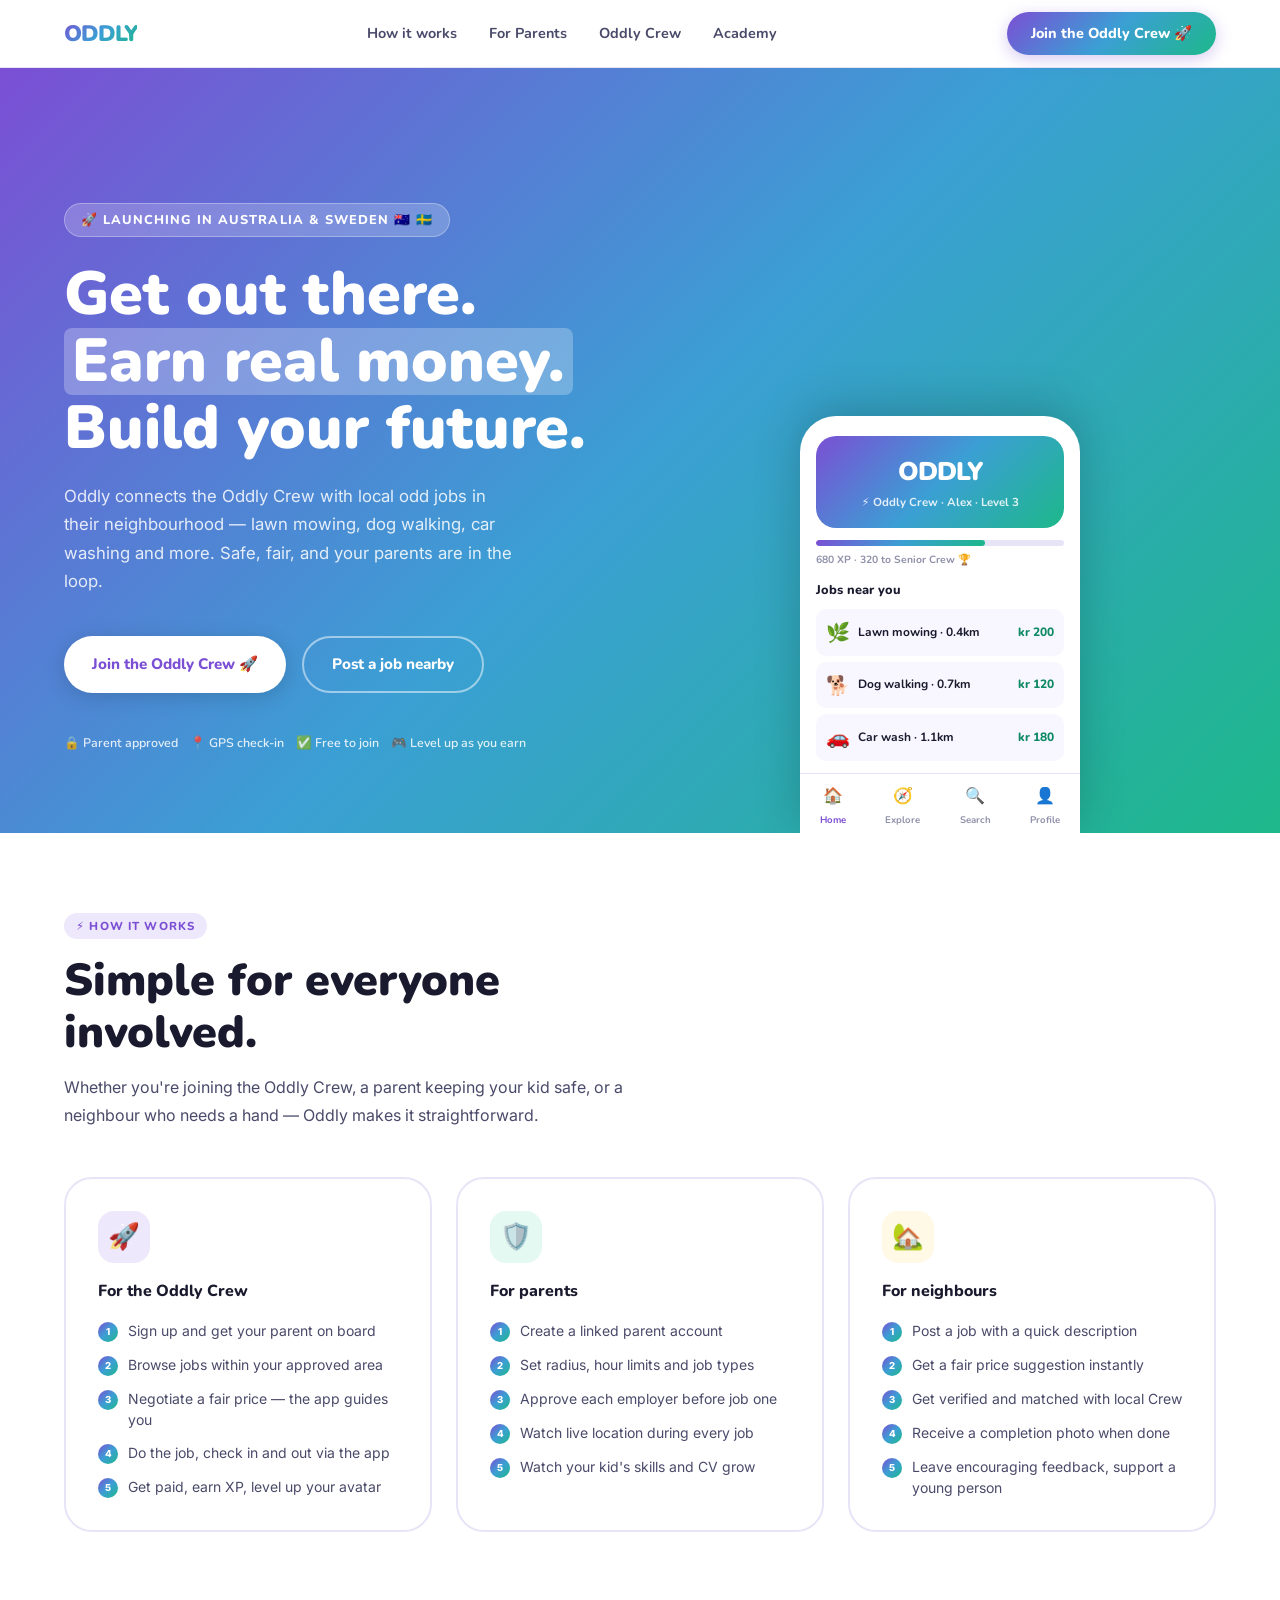
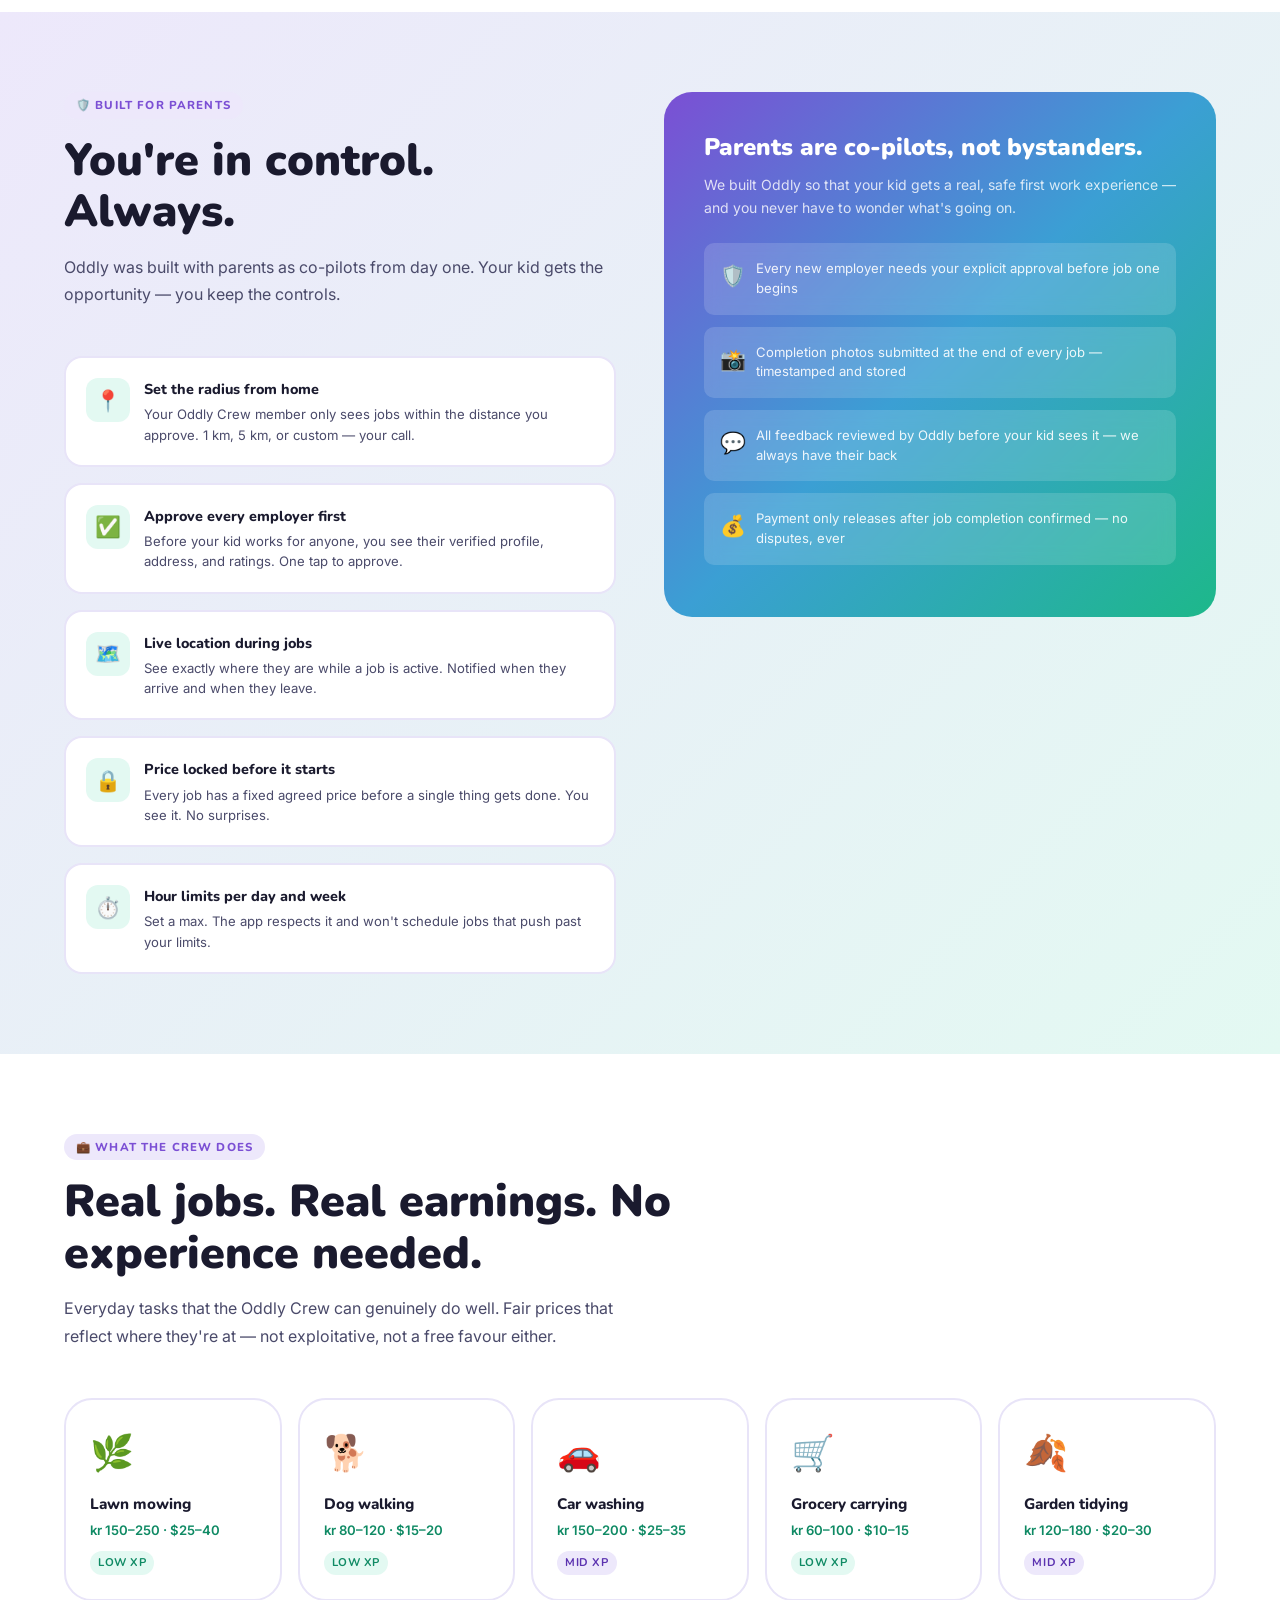
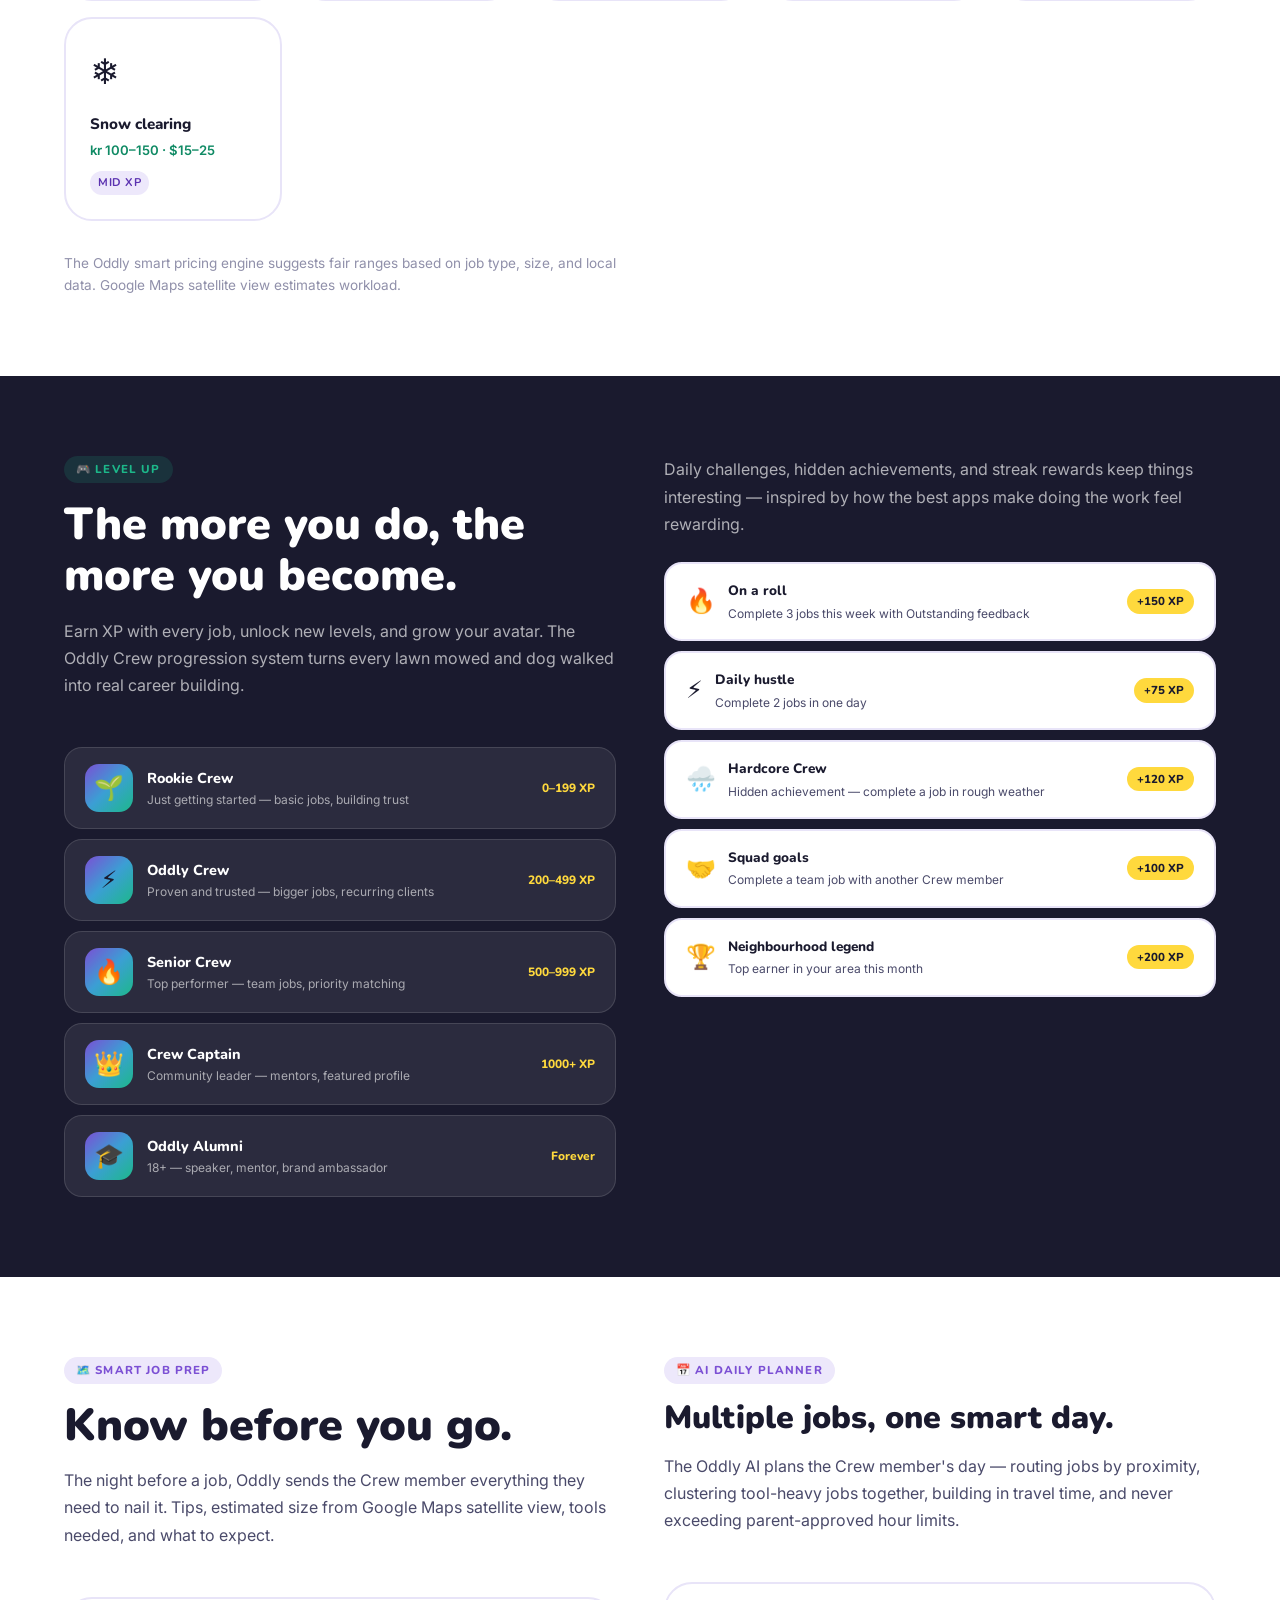
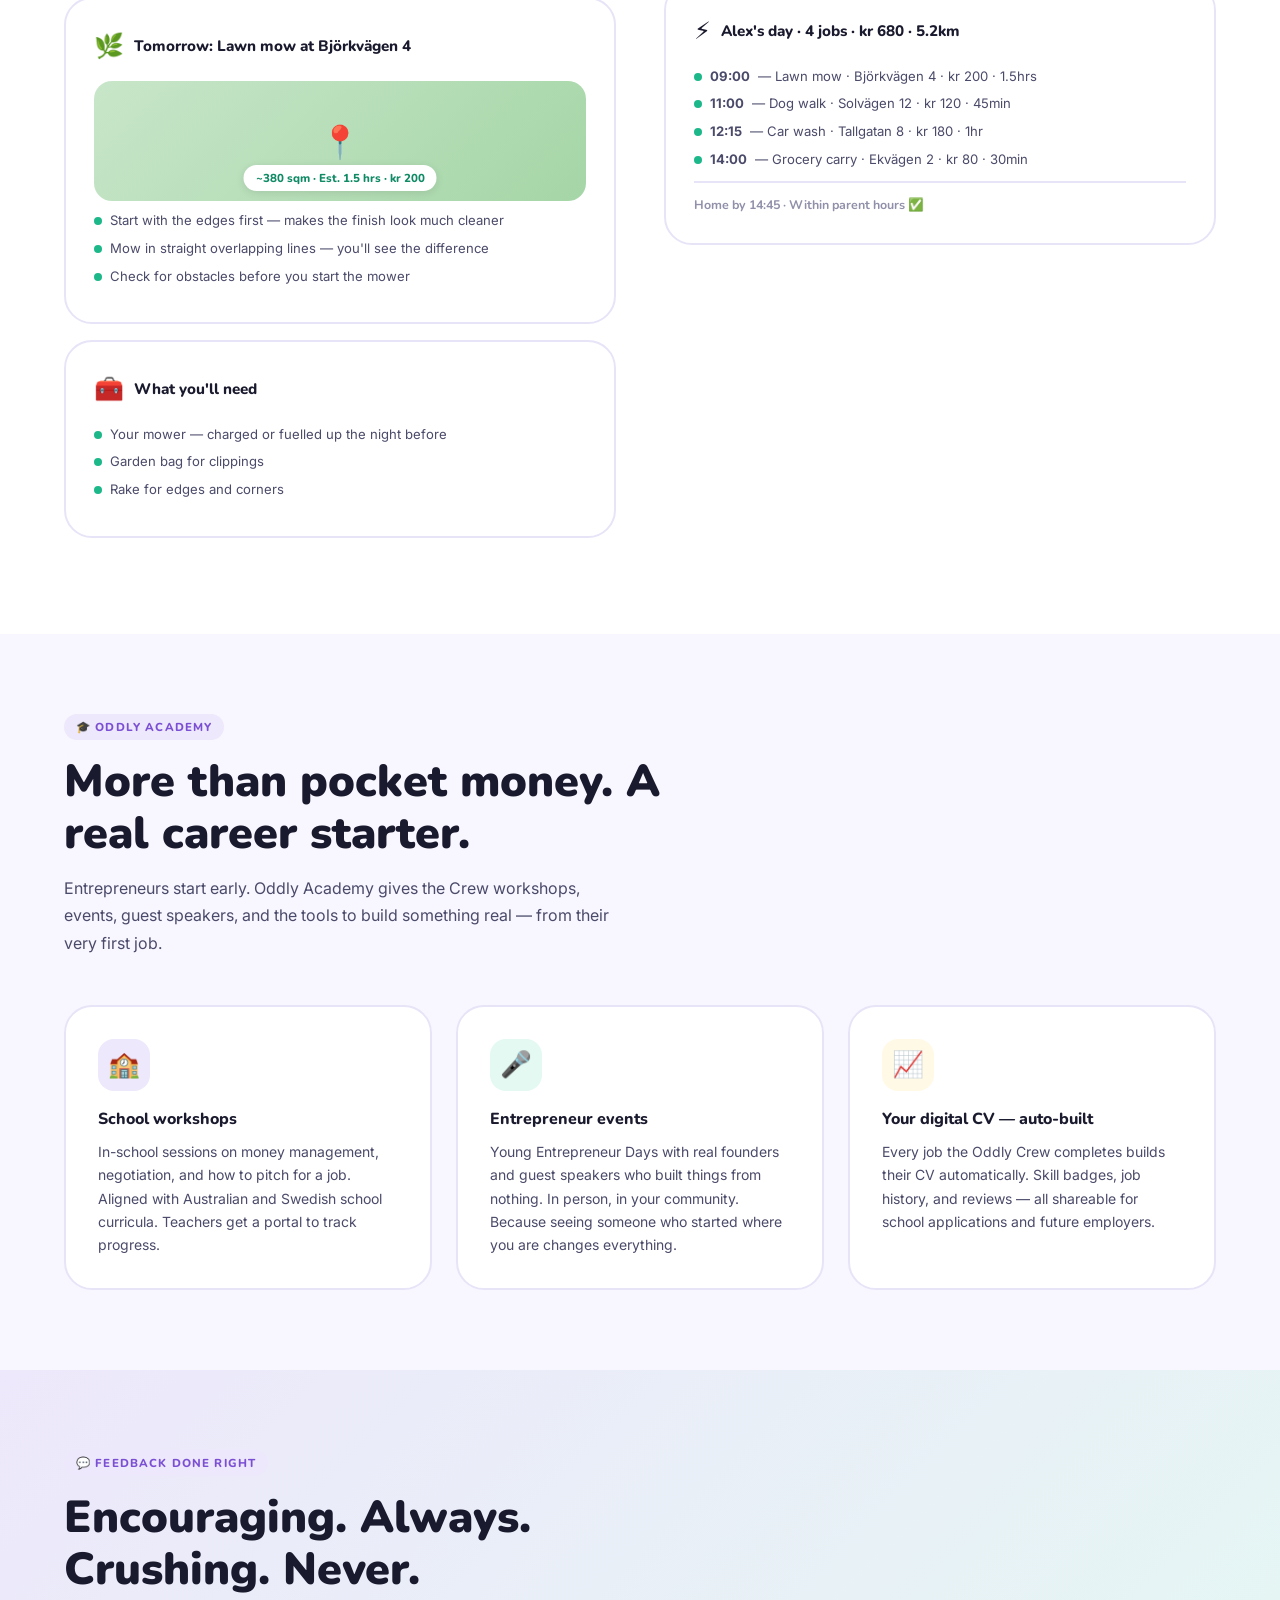
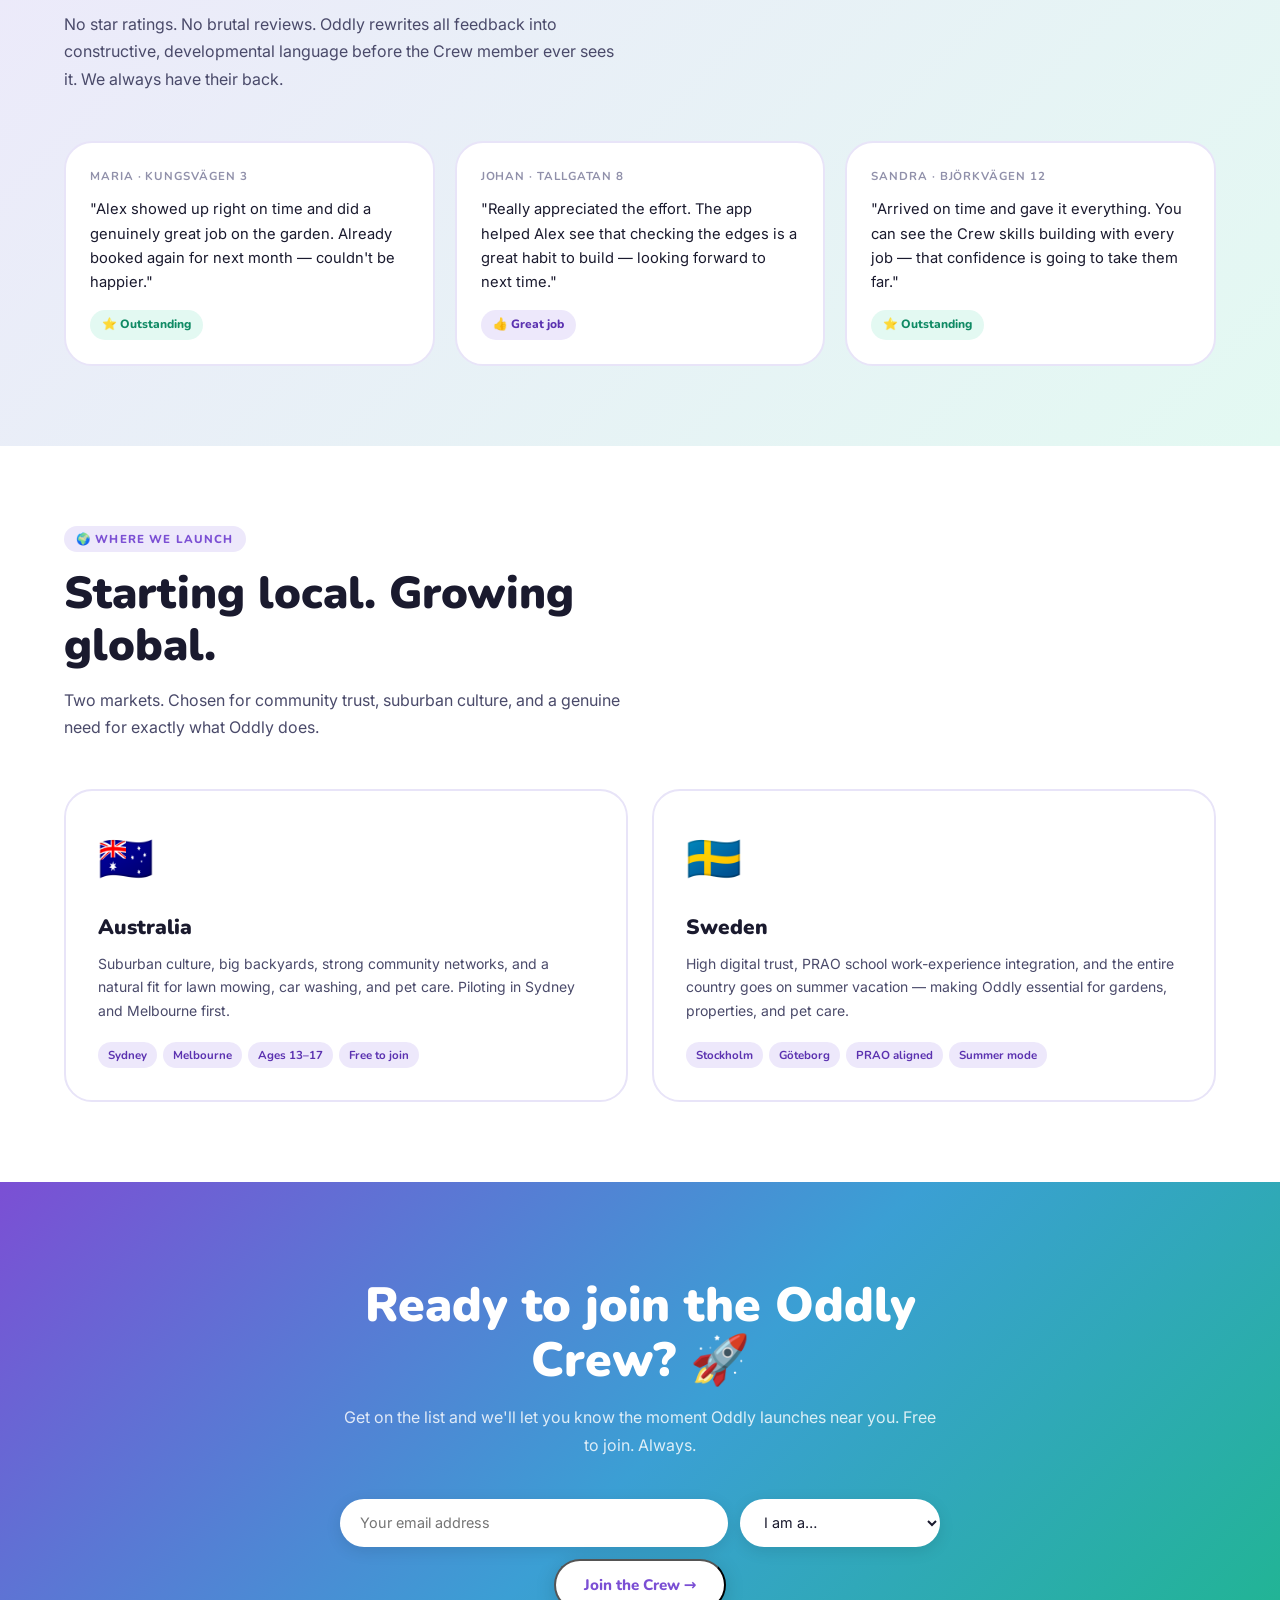
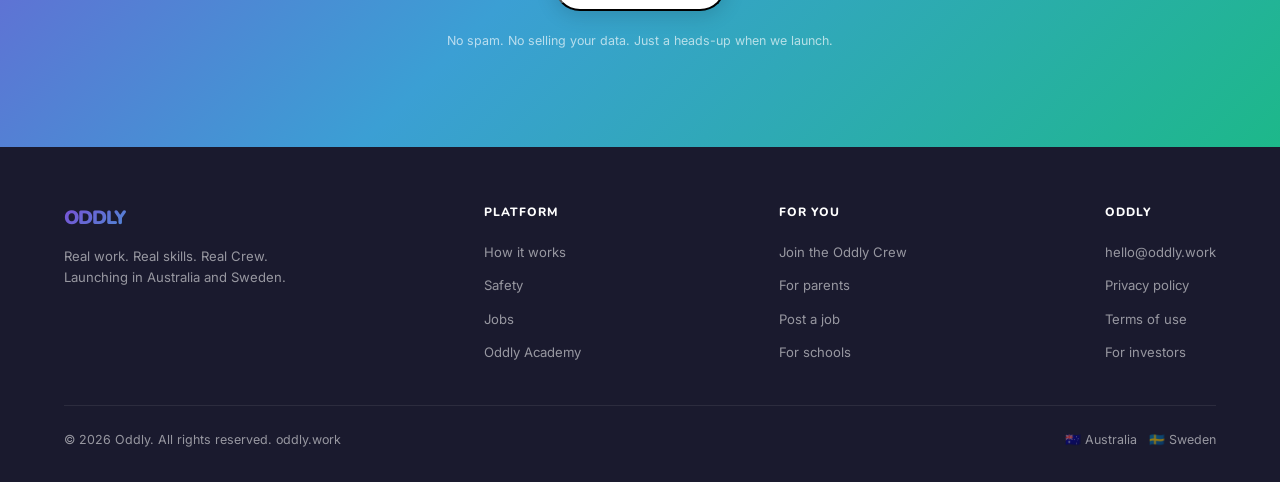
==== commit d77258a8: "Update index.html" ====
--- a/index.html
+++ b/index.html
@@ -1,4 +1,3 @@
-!DOCTYPE html>
 <html lang="en">
 <head>
   <meta charset="UTF-8" />
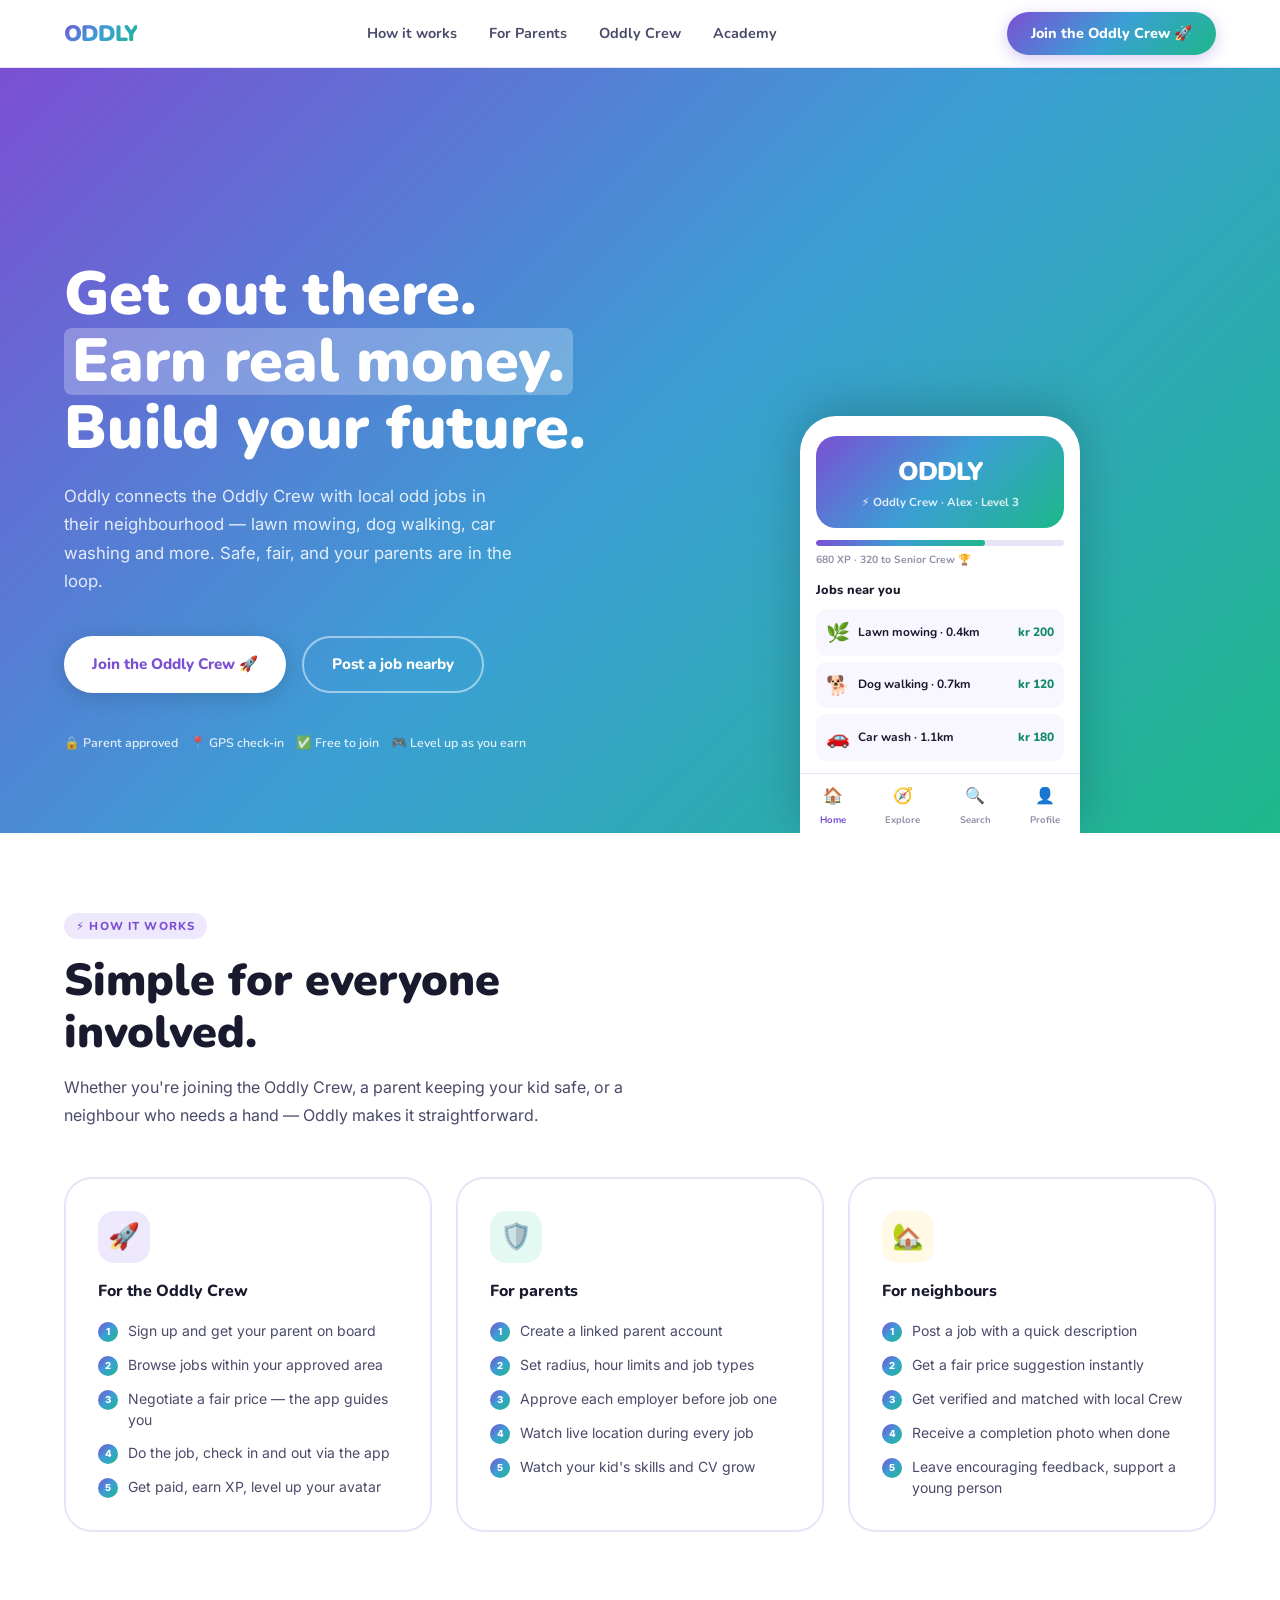
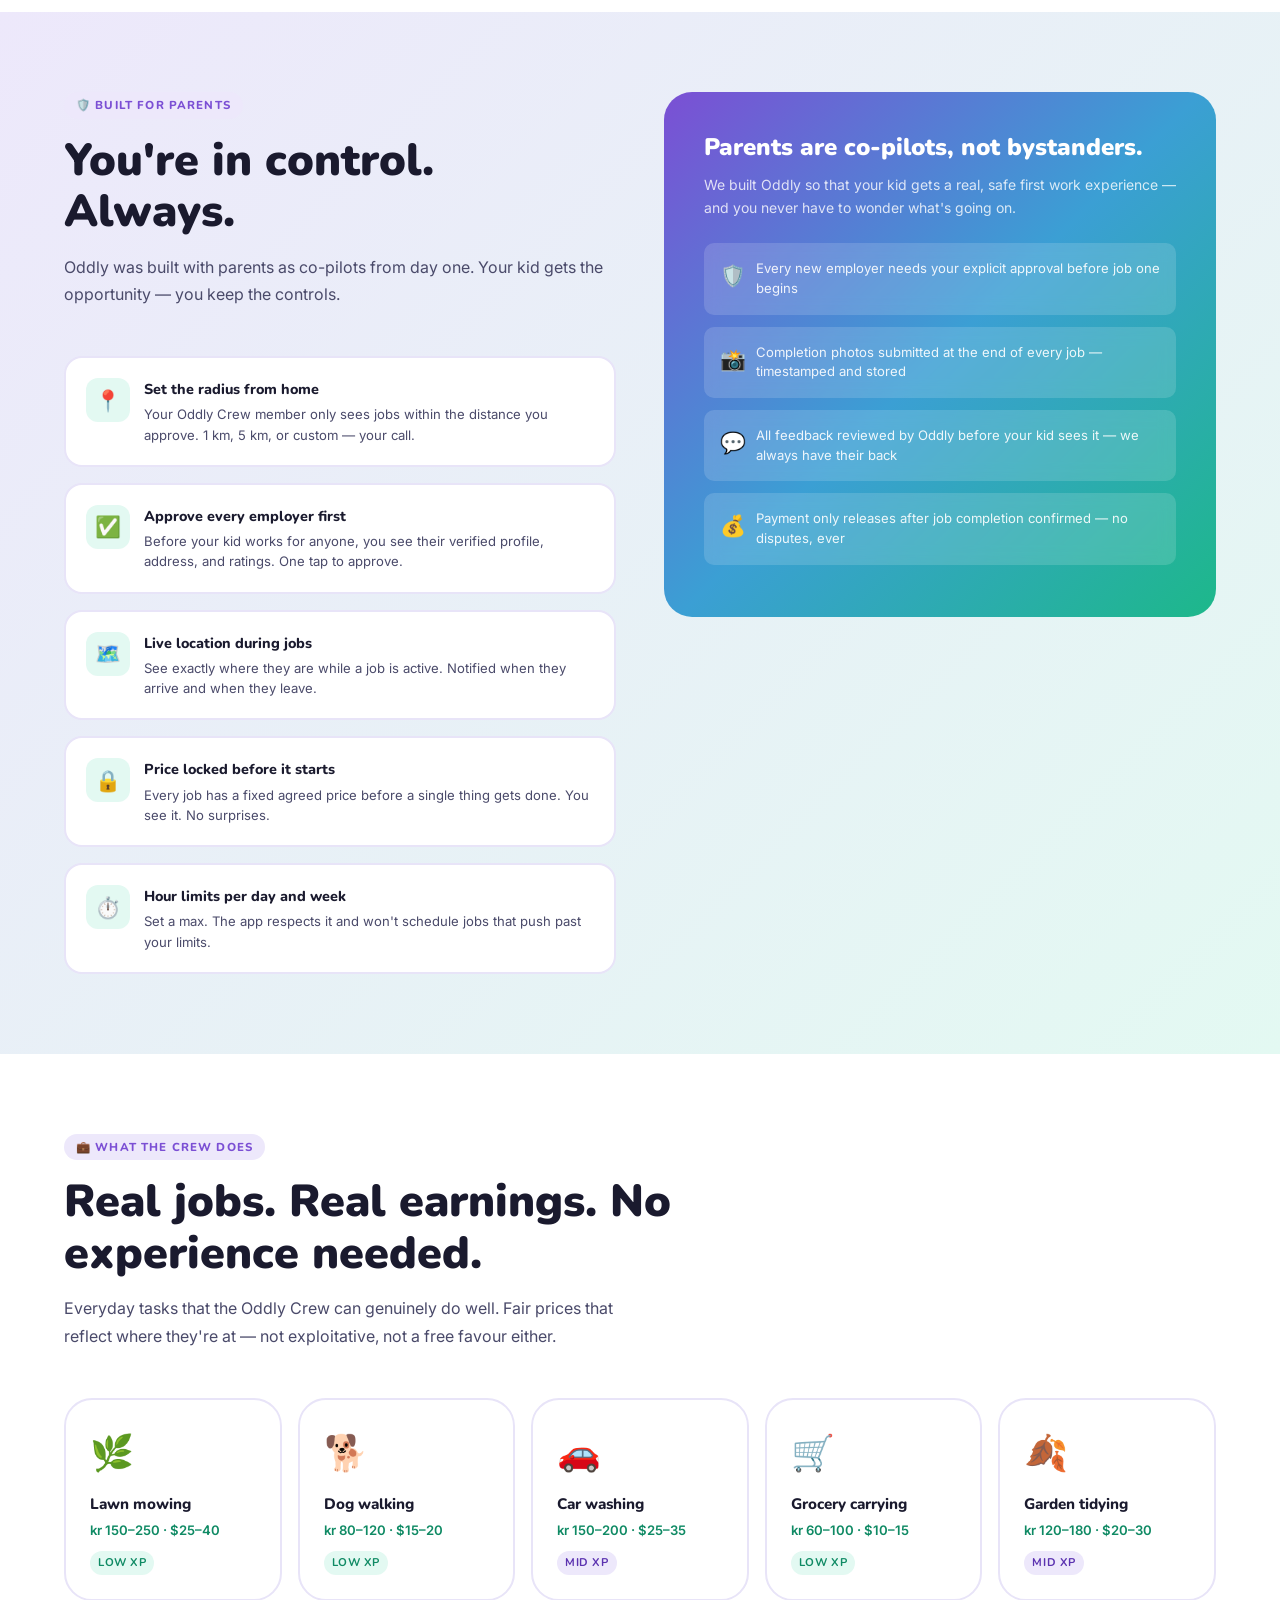
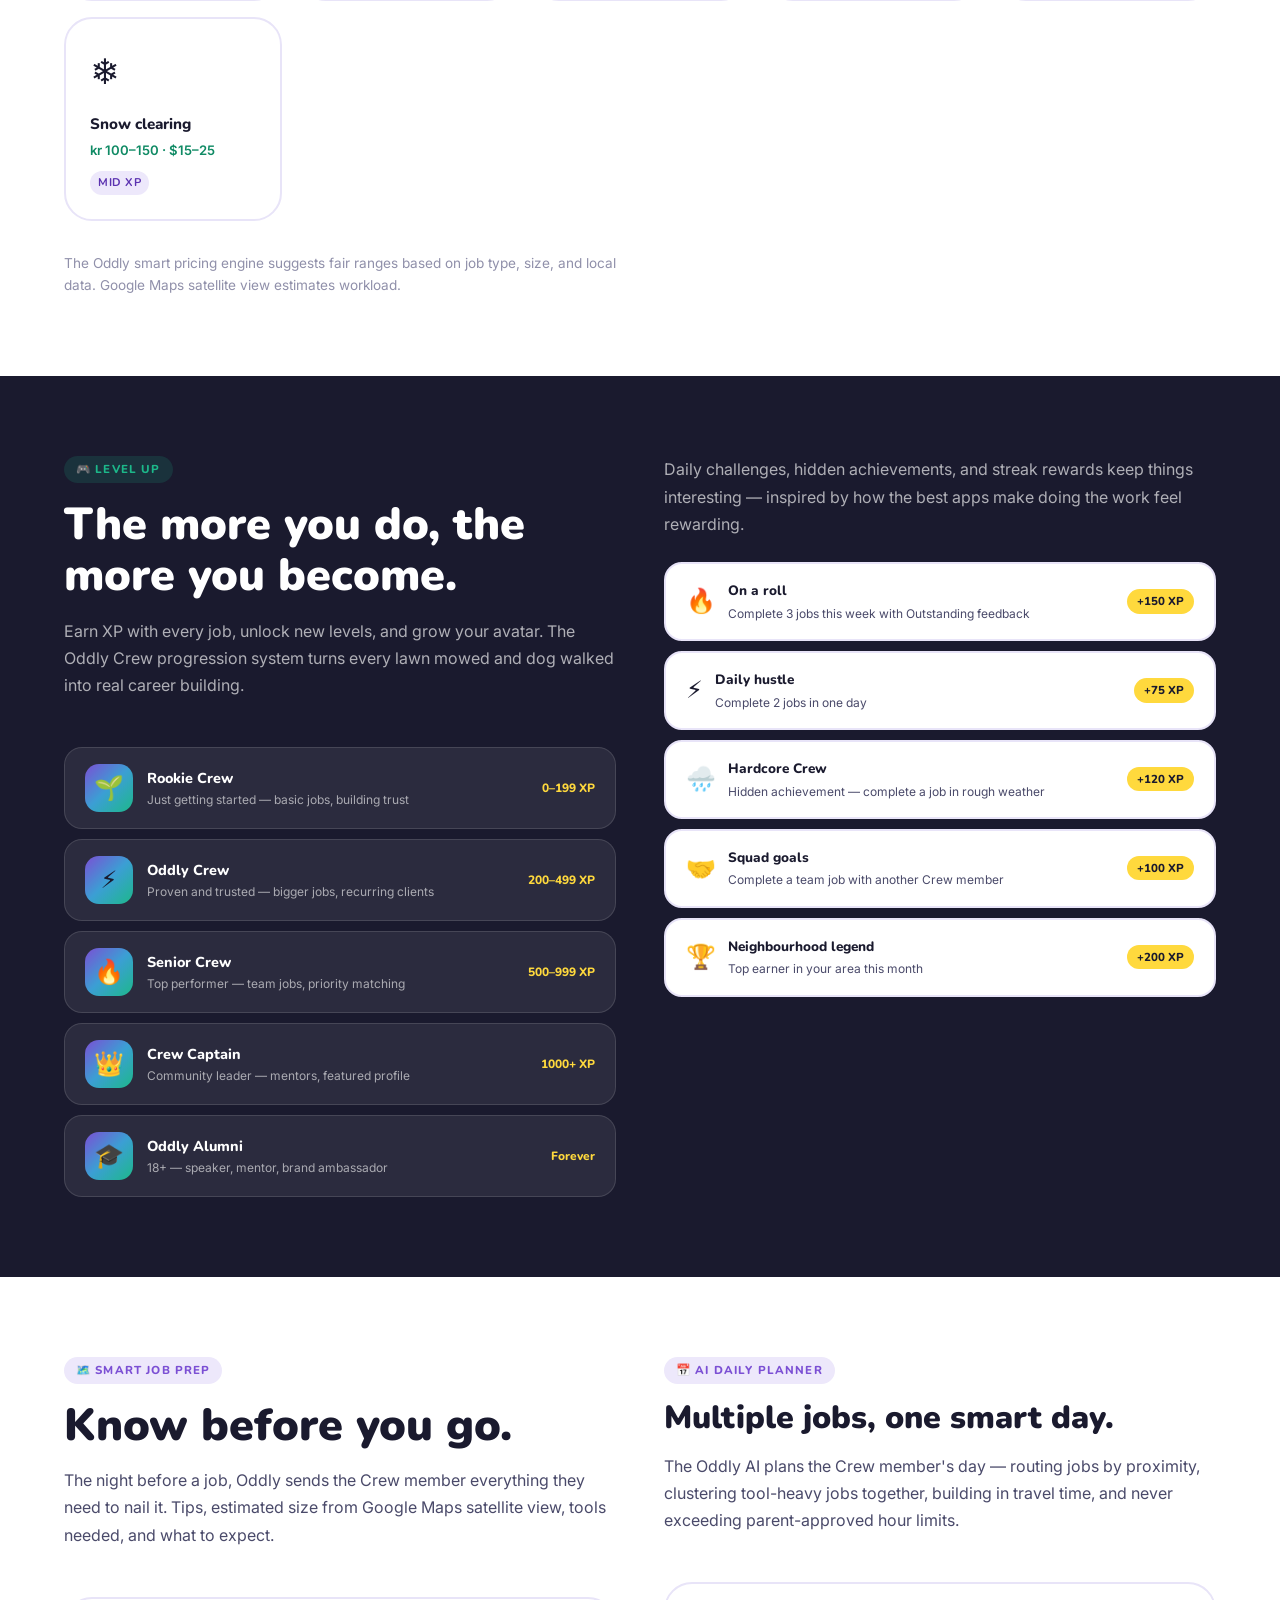
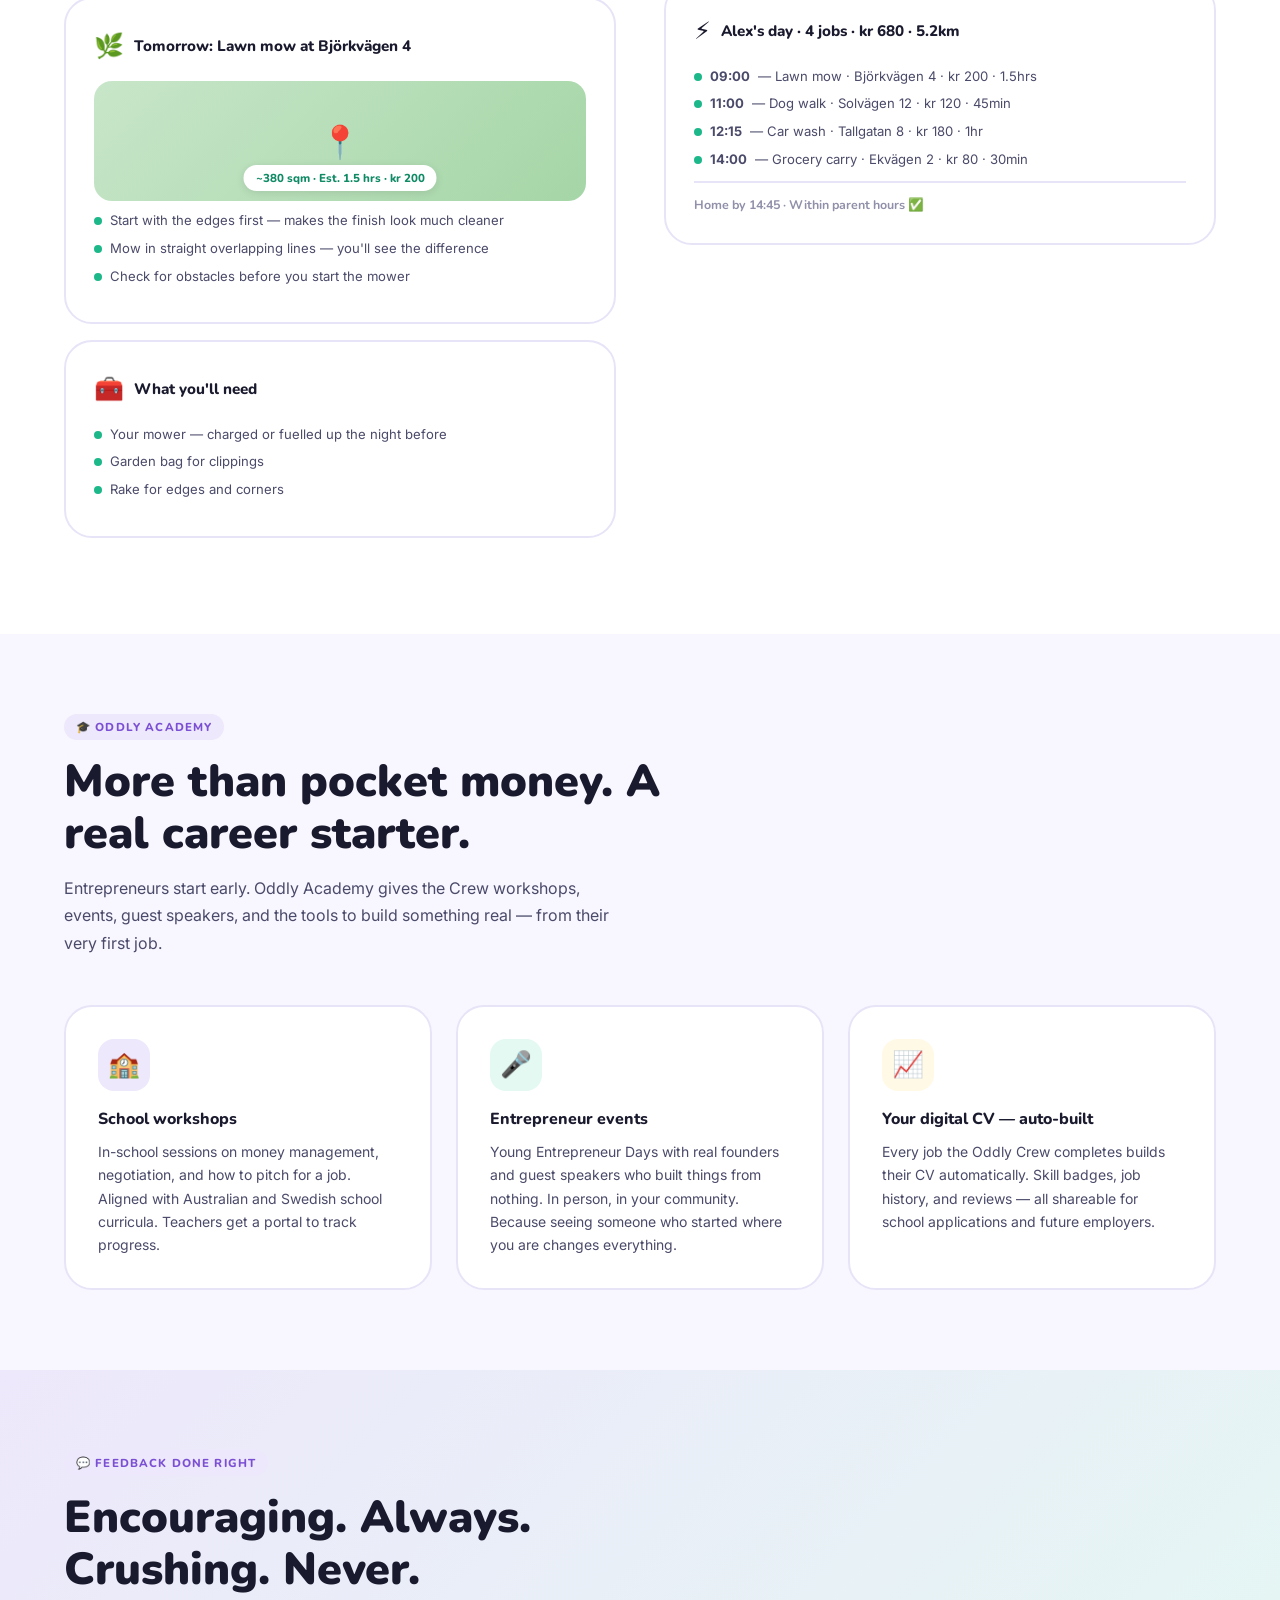
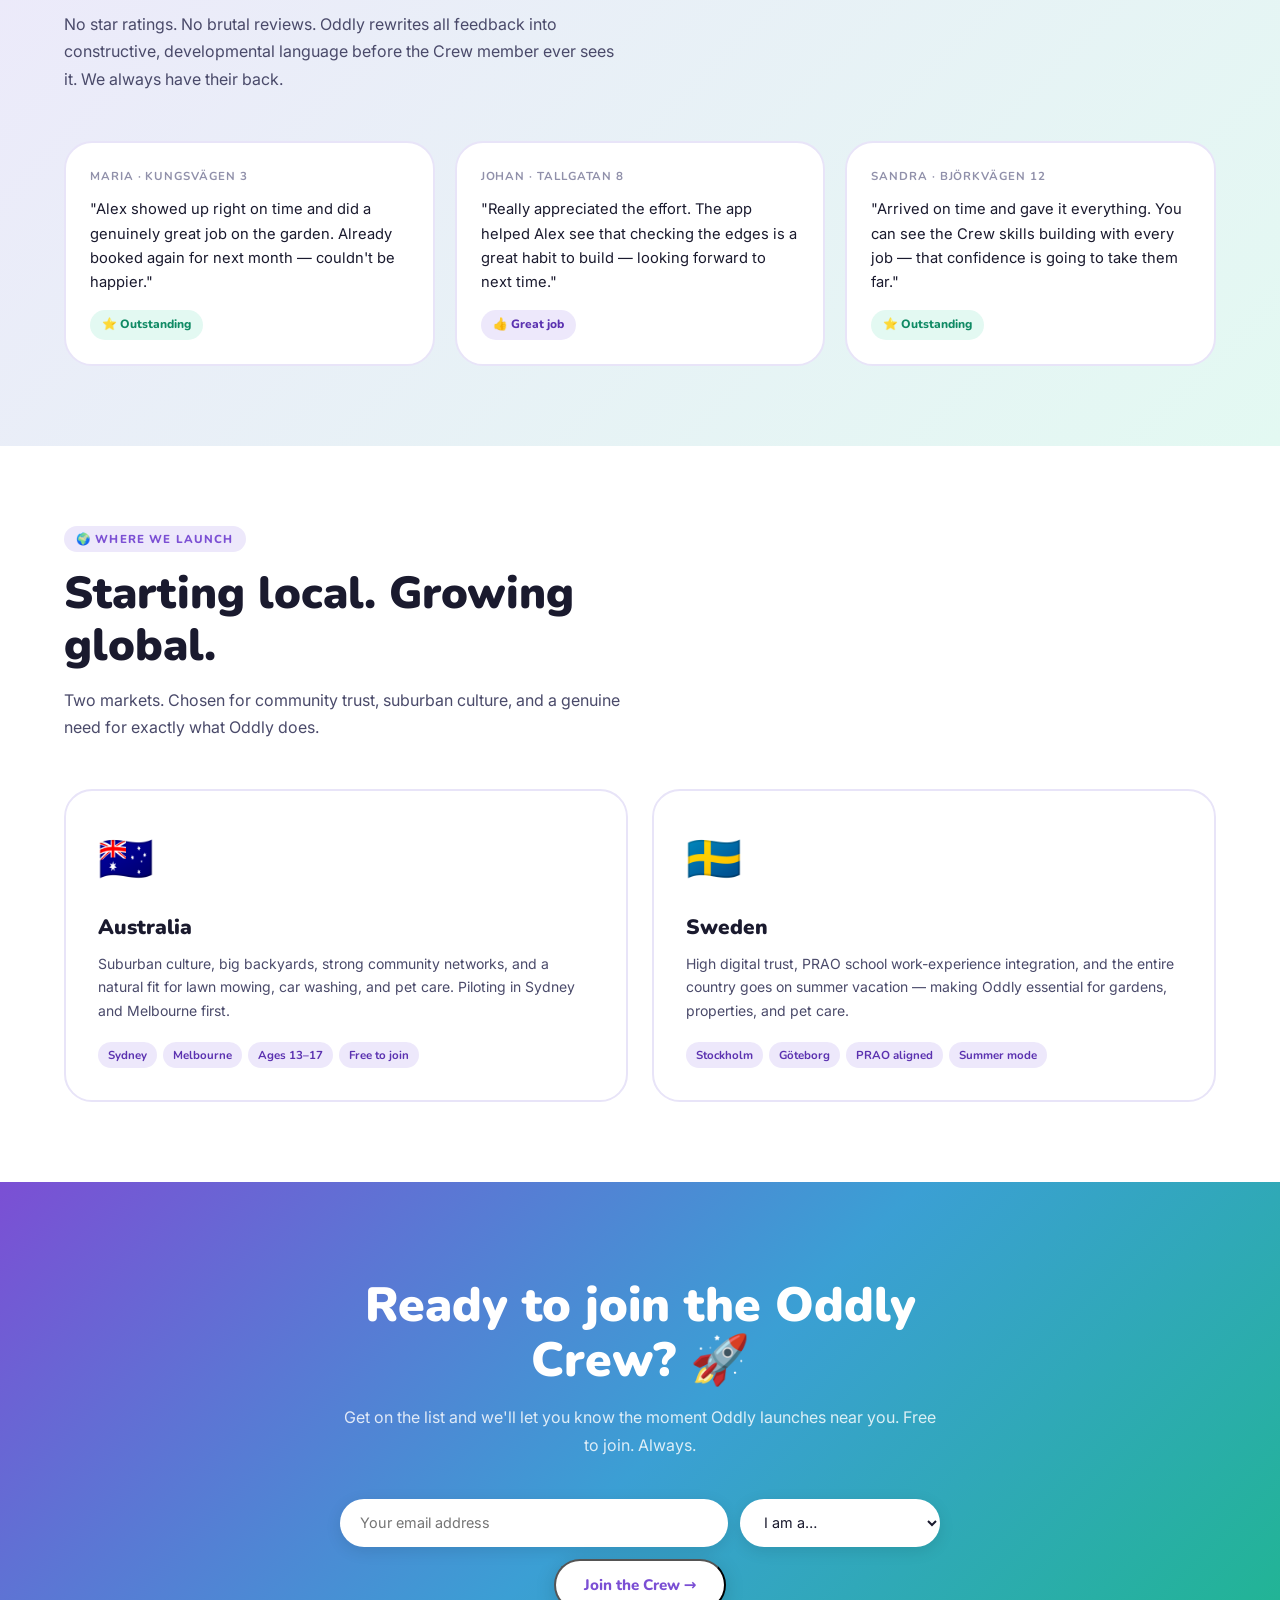
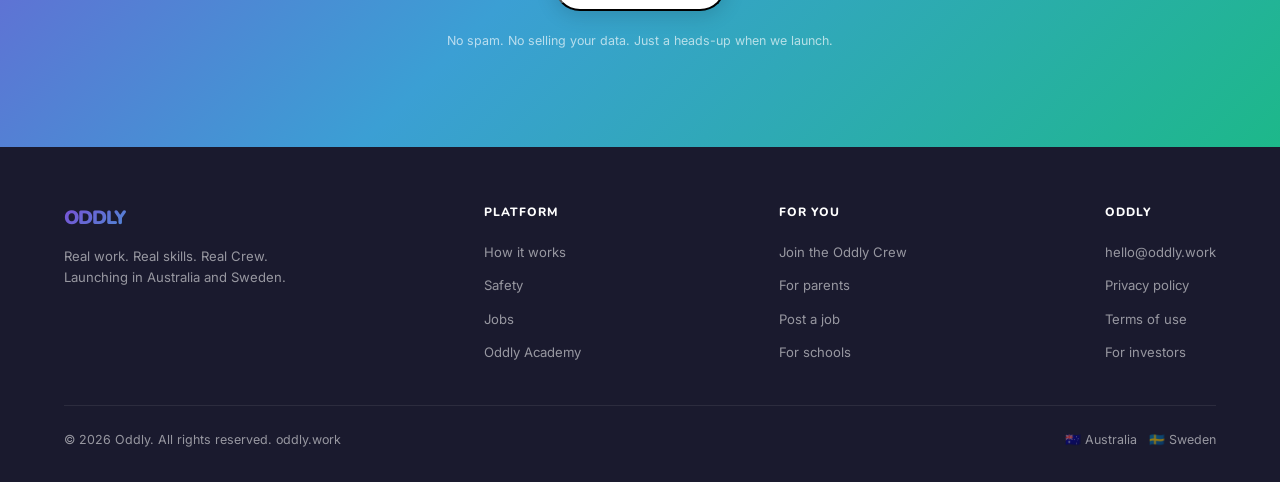
==== commit 73ccc1df: "Update index.html" ====
--- a/index.html
+++ b/index.html
@@ -427,7 +427,6 @@
   <!-- HERO -->
   <section class="hero">
     <div class="hero-content">
-      <div class="hero-crew-badge">🚀 Launching in Australia & Sweden 🇦🇺 🇸🇪</div>
       <h1 class="hero-headline">
         Get out there.<br>
         <span class="highlight">Earn real money.</span><br>
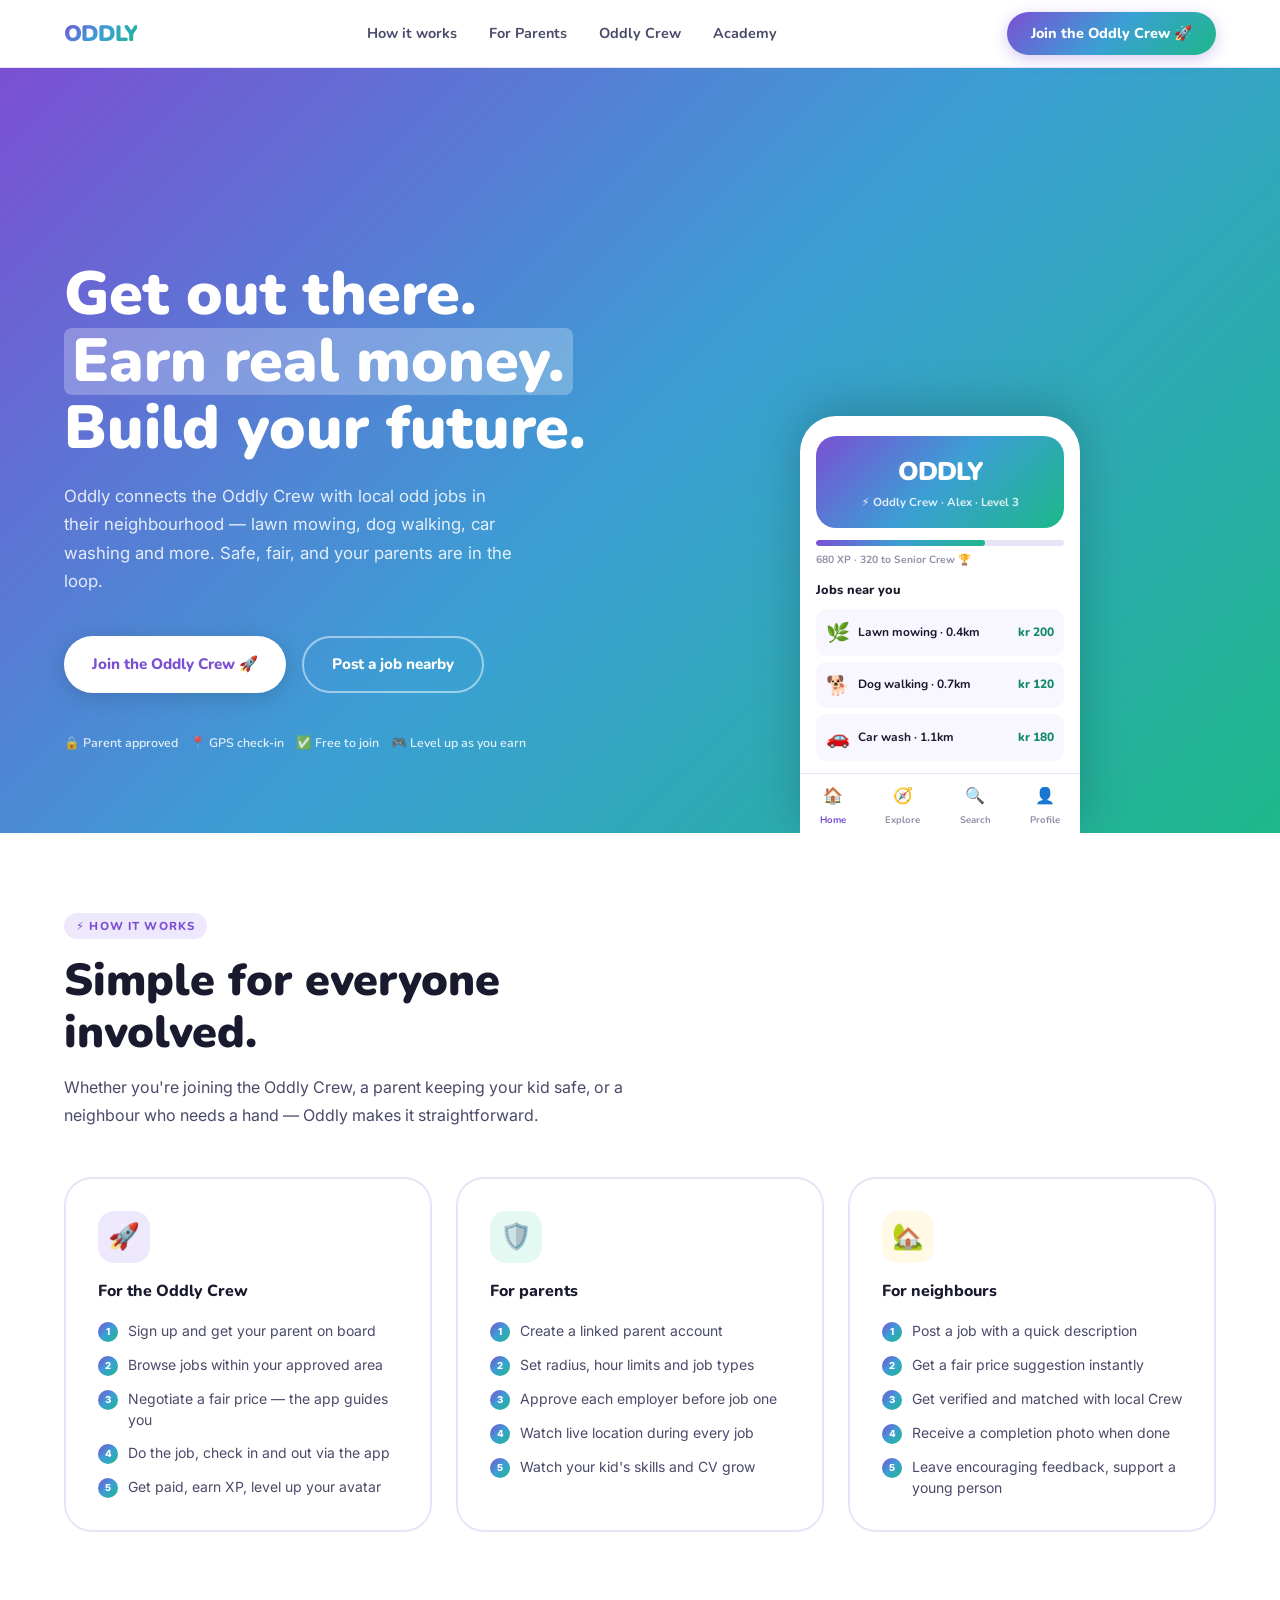
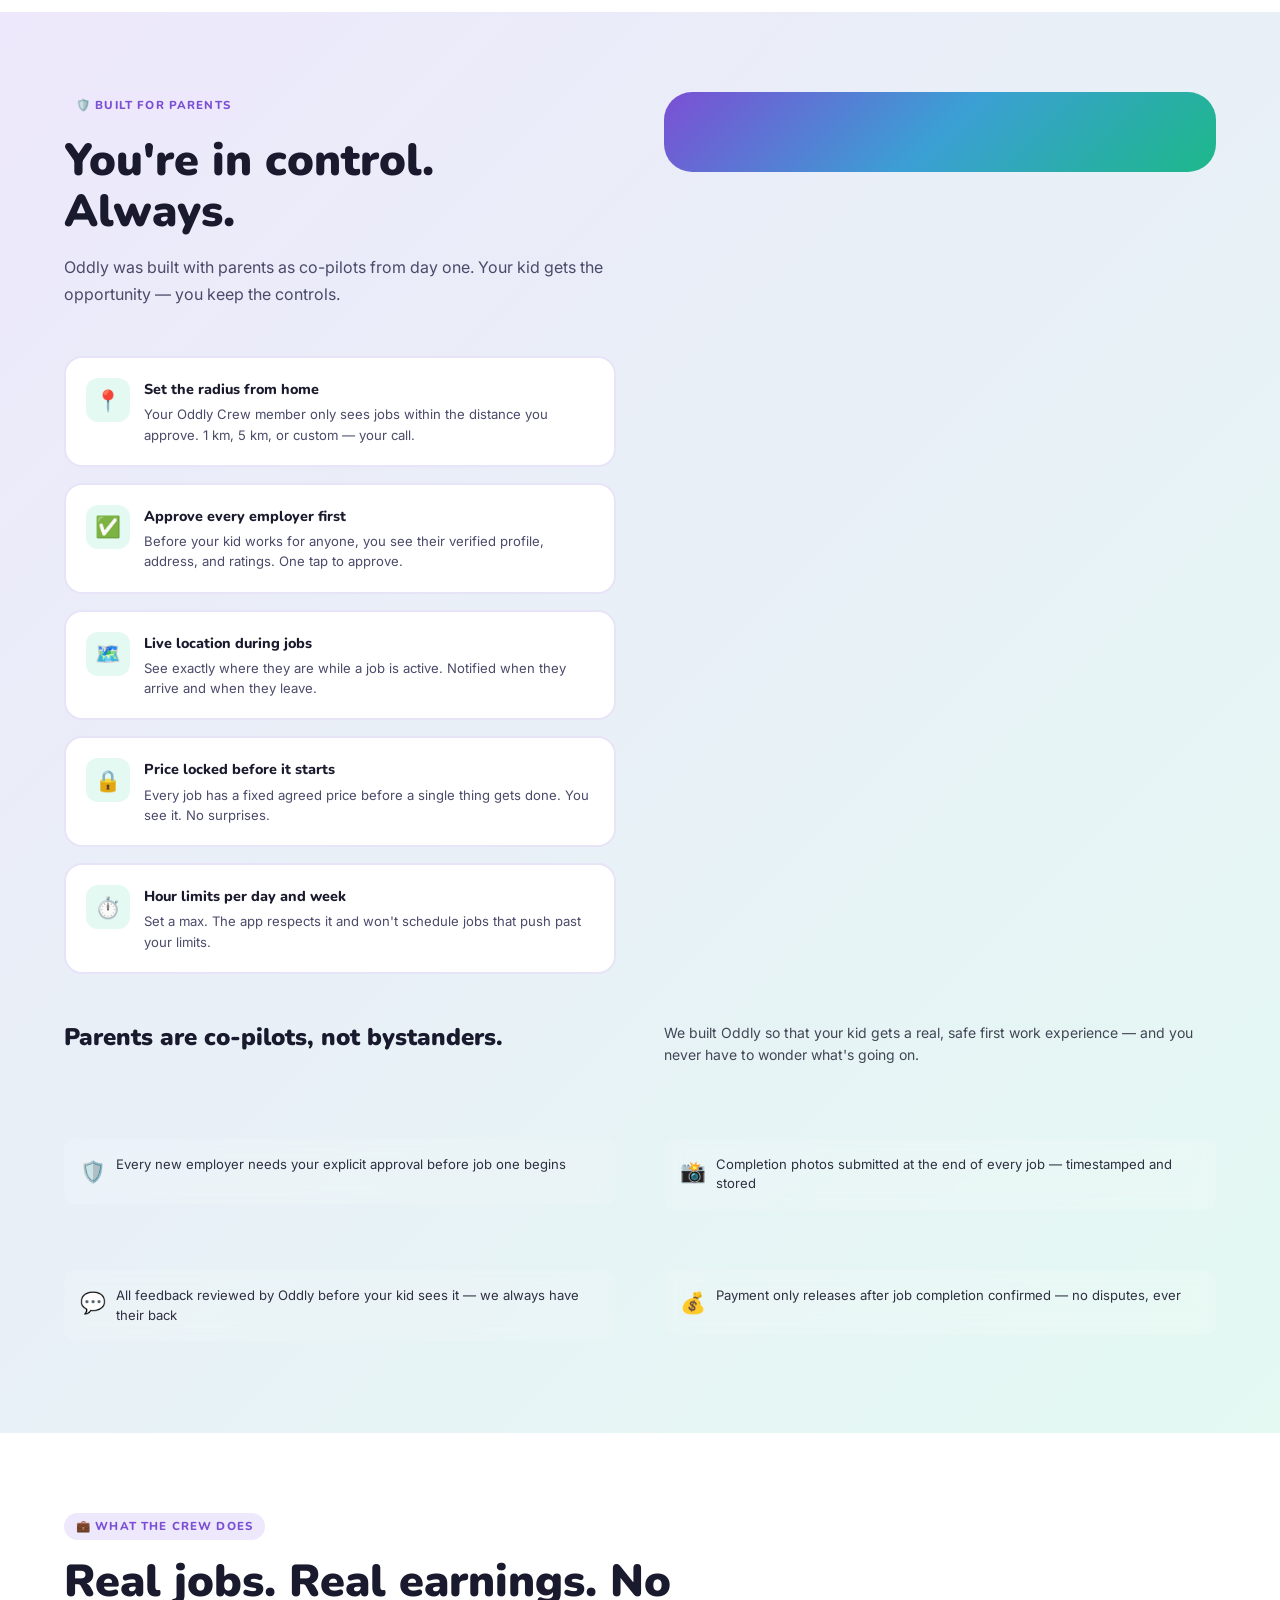
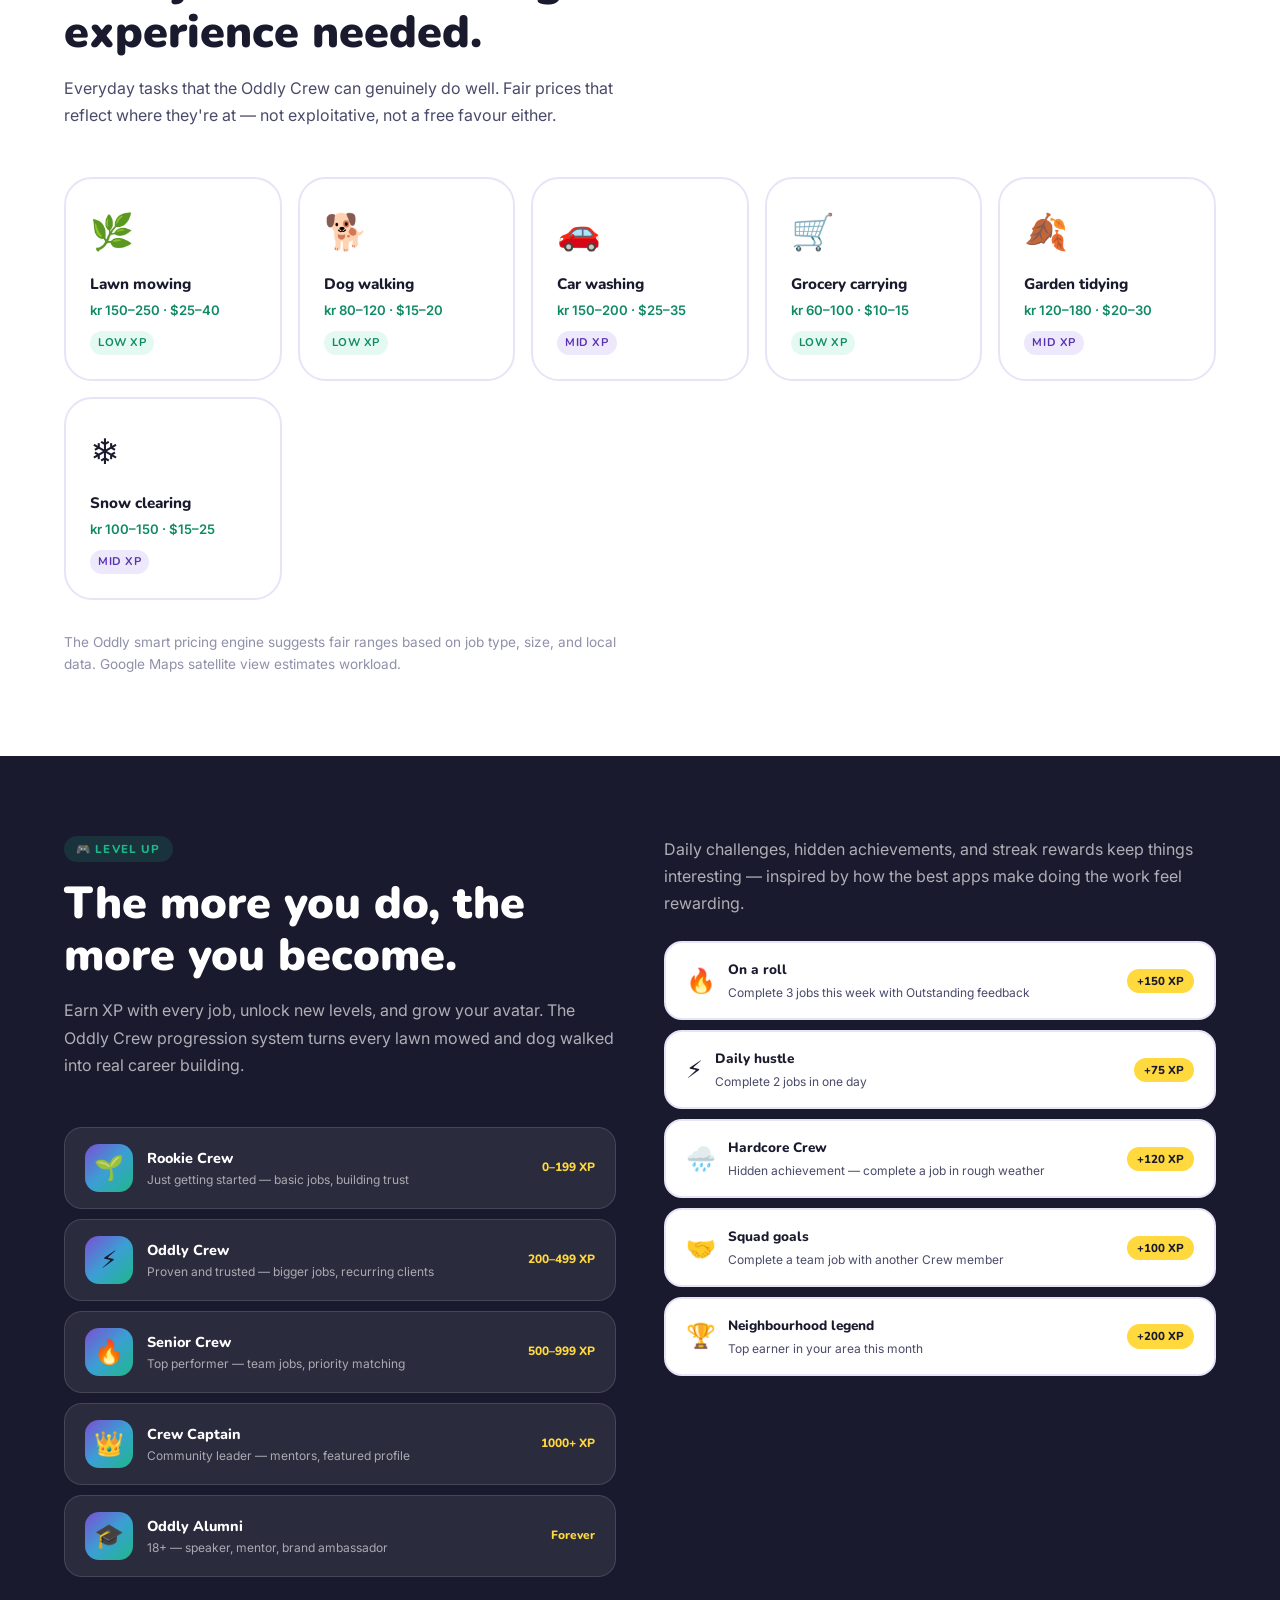
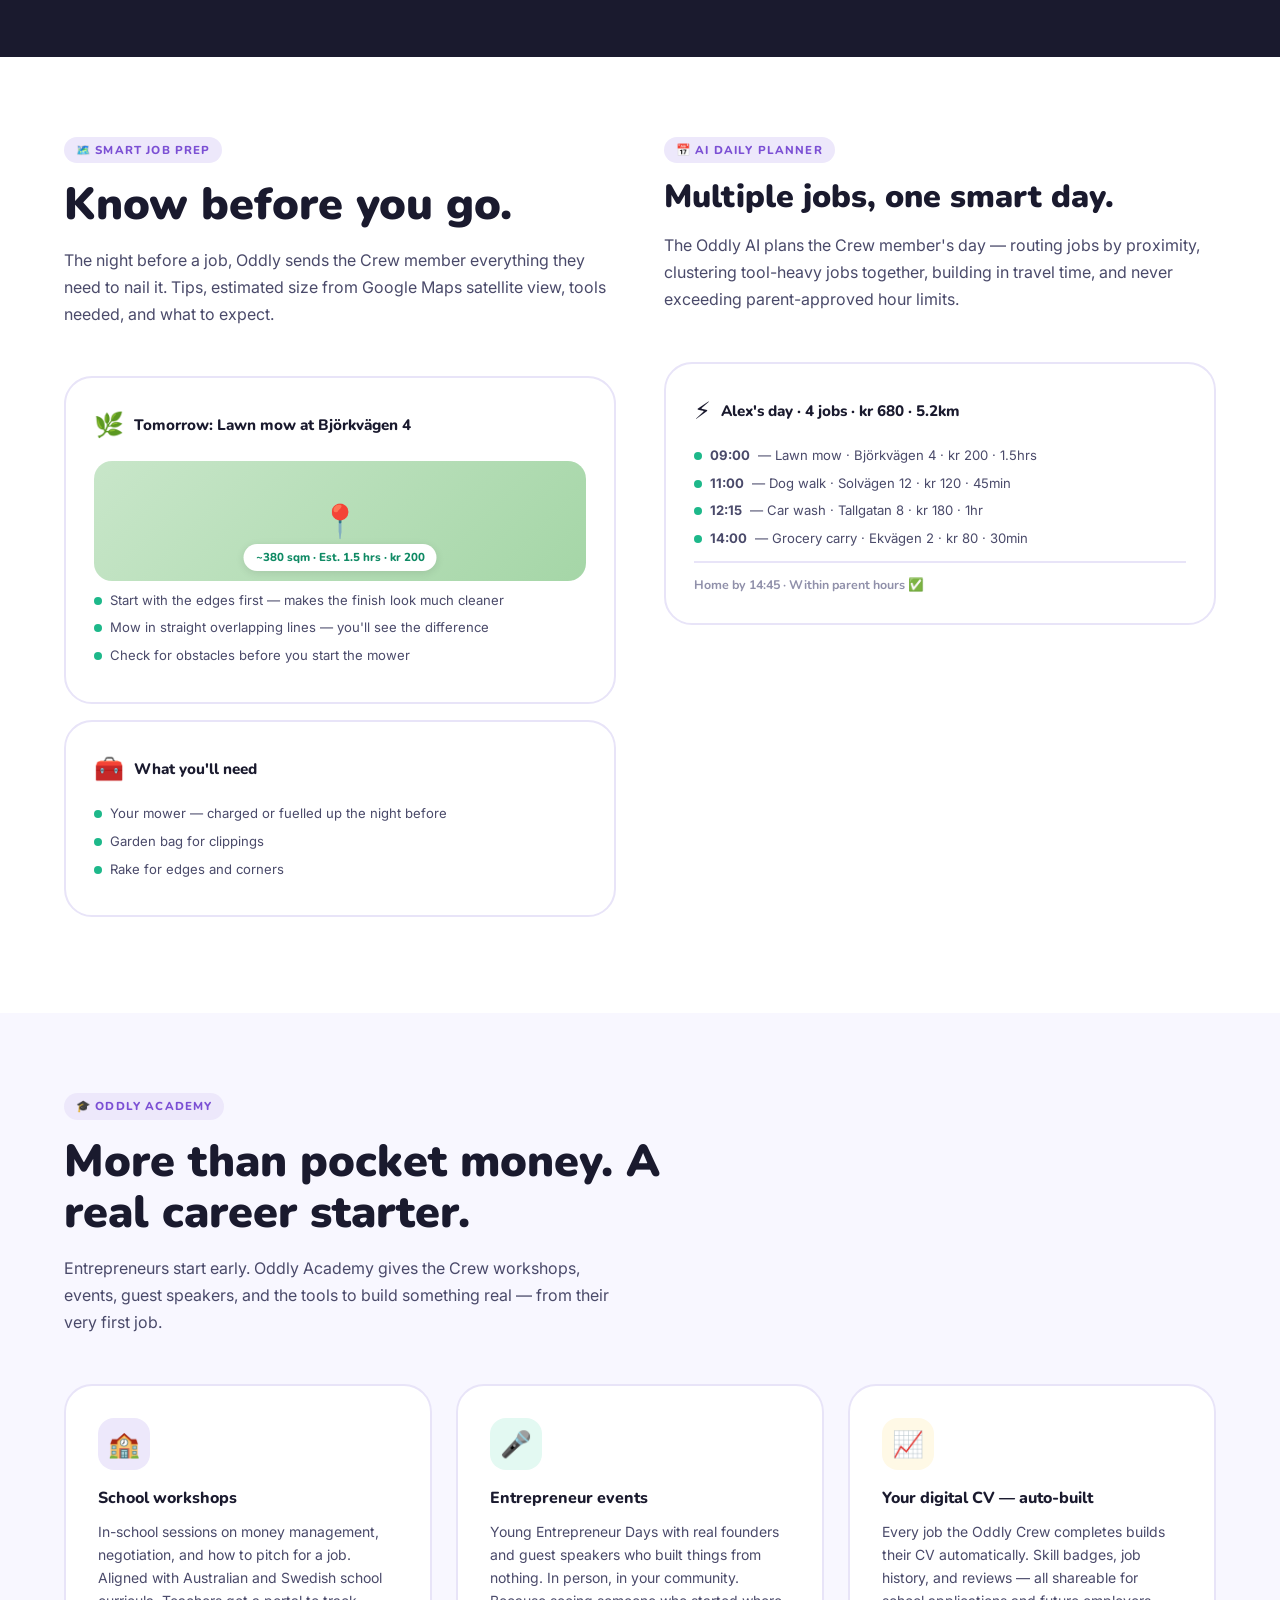
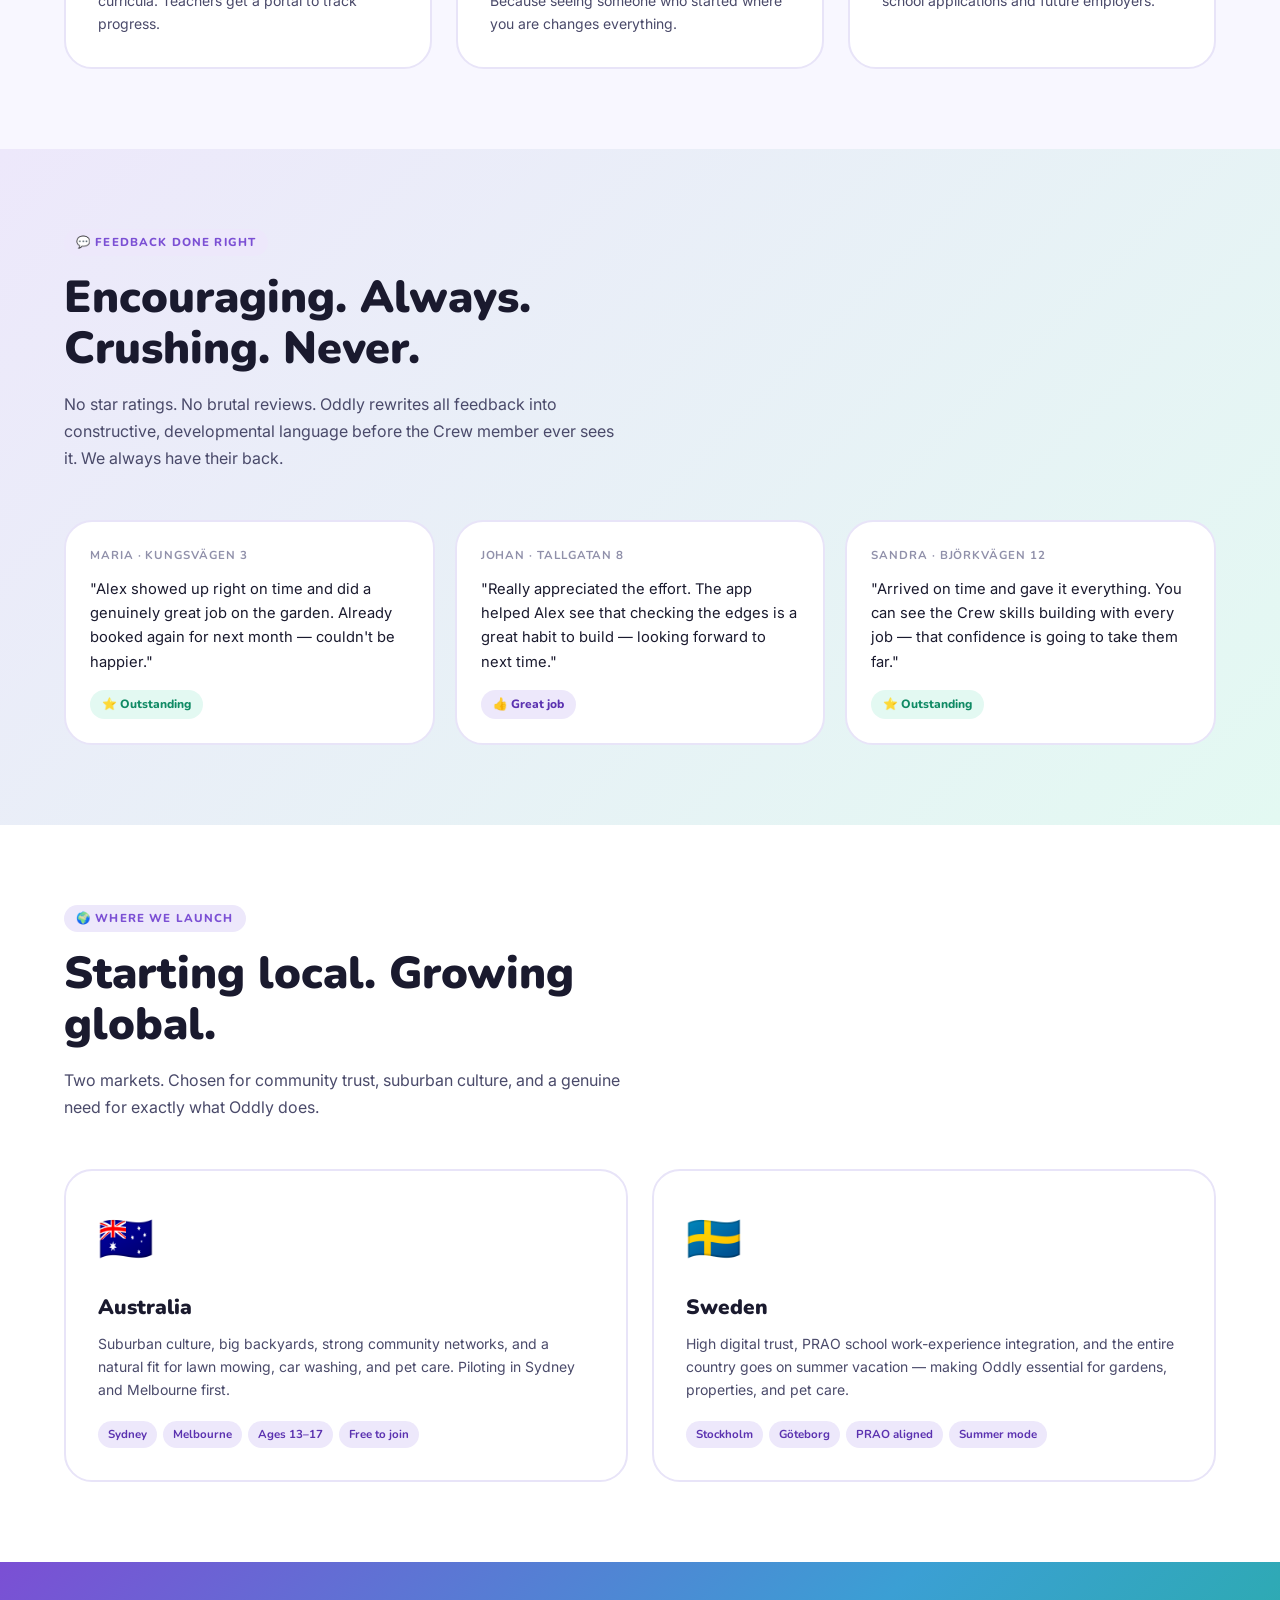
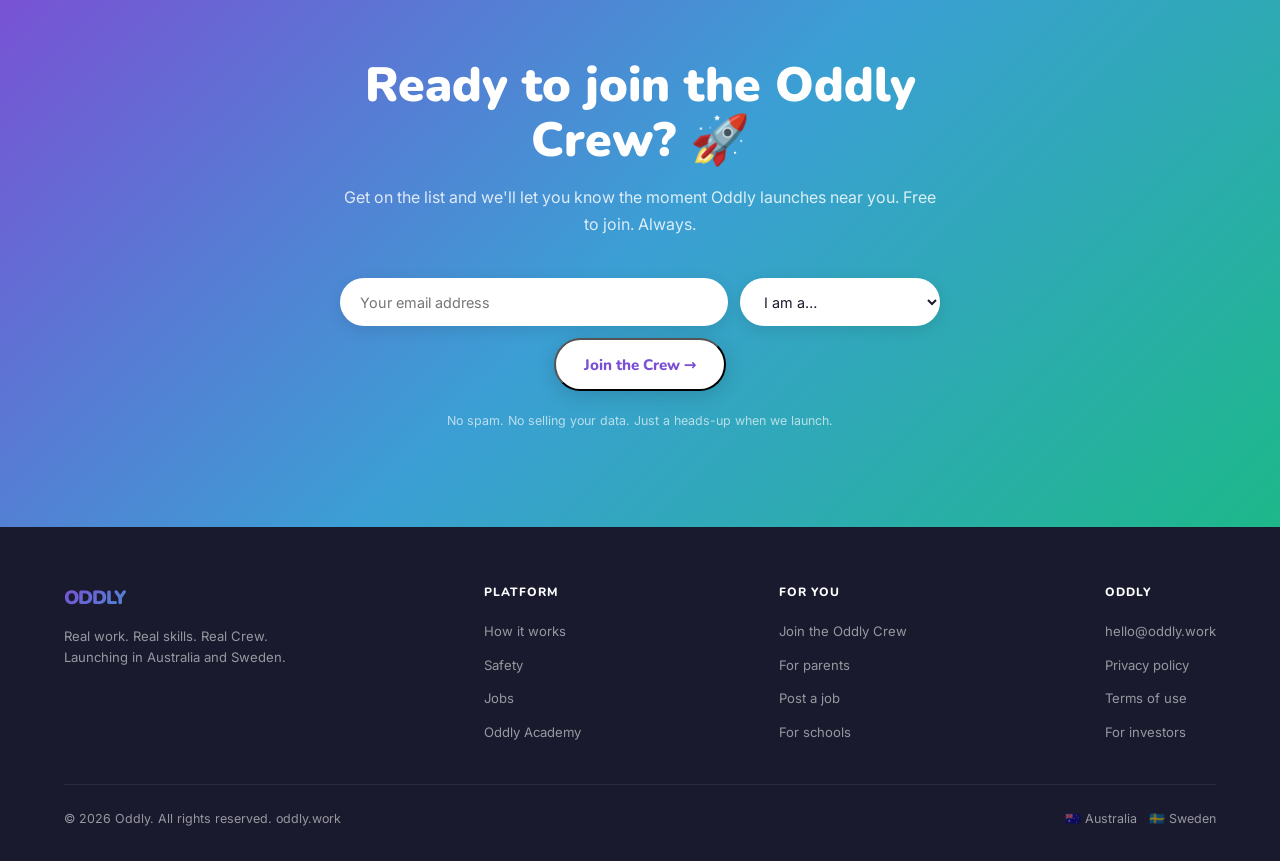
==== commit 30aa1428: "Update index.html" ====
--- a/index.html
+++ b/index.html
@@ -557,6 +557,8 @@
       </div>
       <div class="reveal">
         <div class="safety-aside">
+            </div>
+          </div>
           <div class="safety-aside-title">Parents are co-pilots, not bystanders.</div>
           <div class="safety-aside-desc">We built Oddly so that your kid gets a real, safe first work experience — and you never have to wonder what's going on.</div>
           <div class="safety-stat"><div class="safety-stat-icon">🛡️</div><div class="safety-stat-text">Every new employer needs your explicit approval before job one begins</div></div>
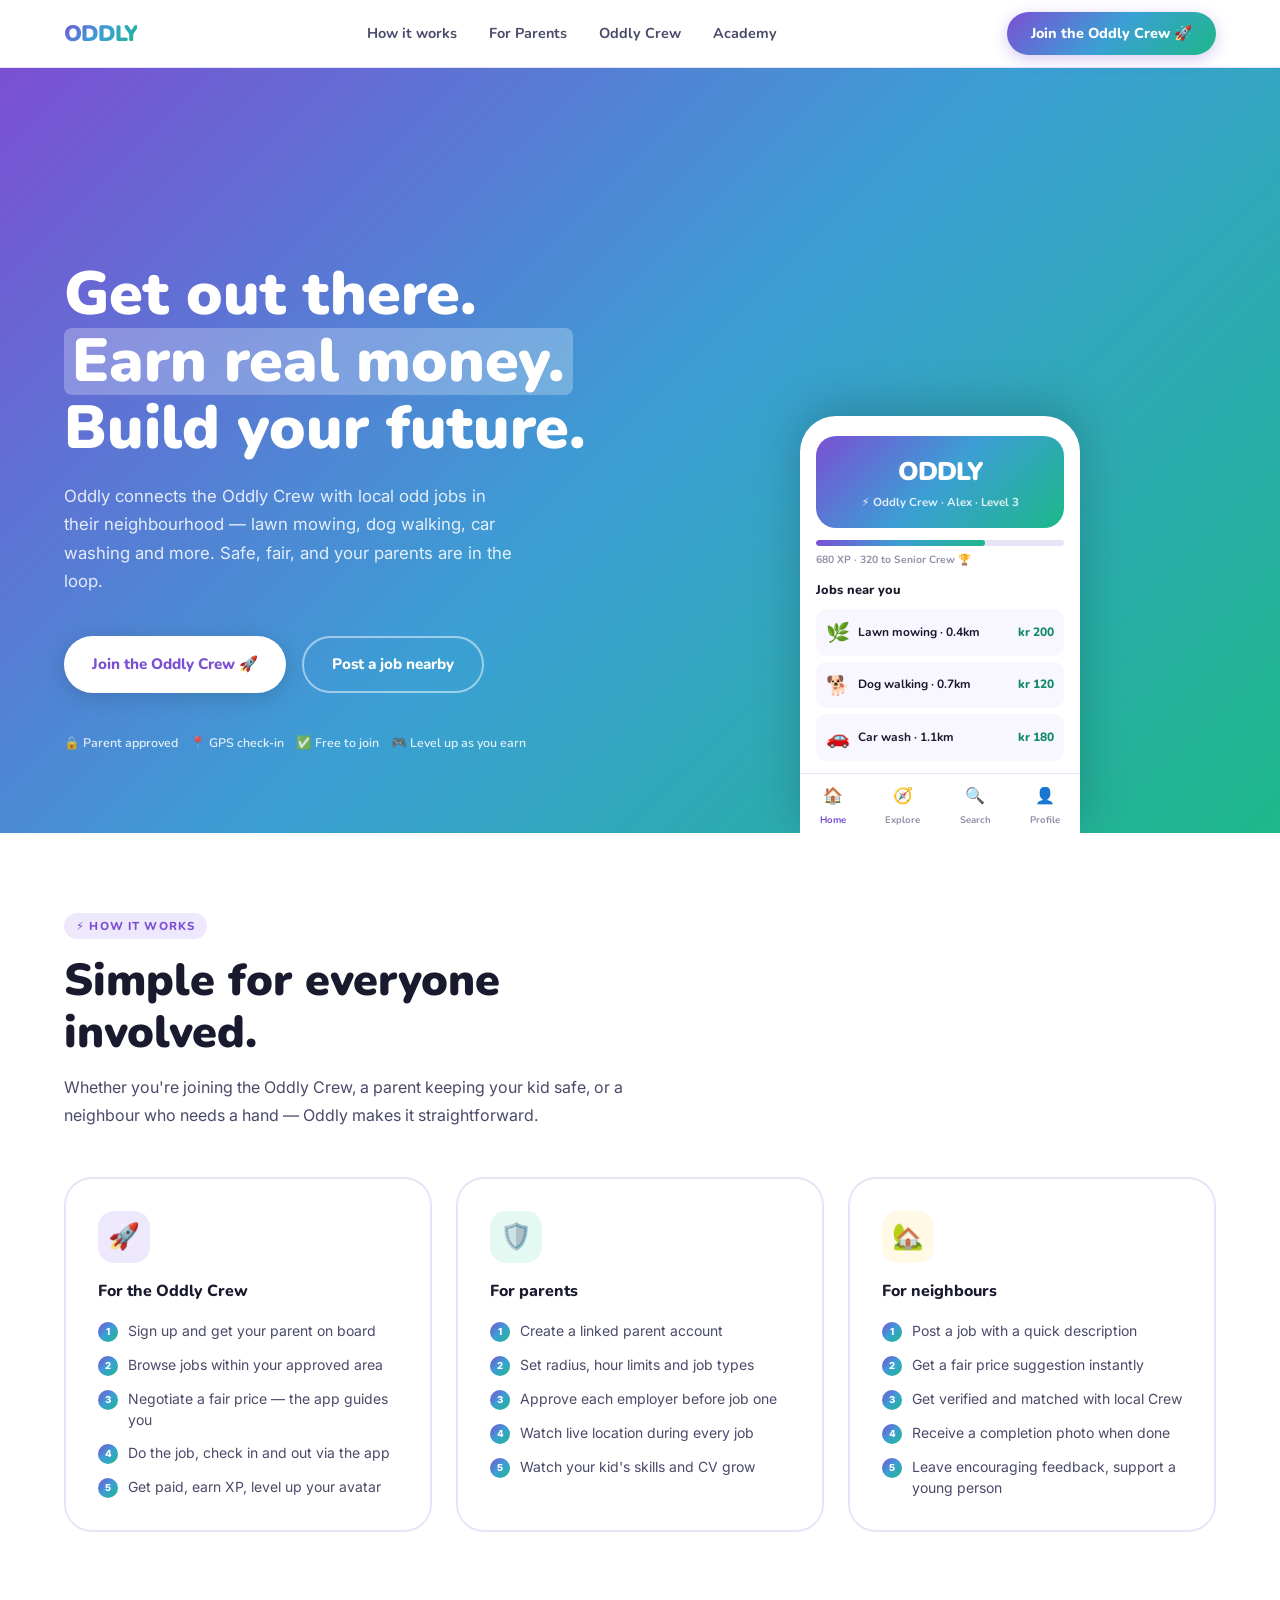
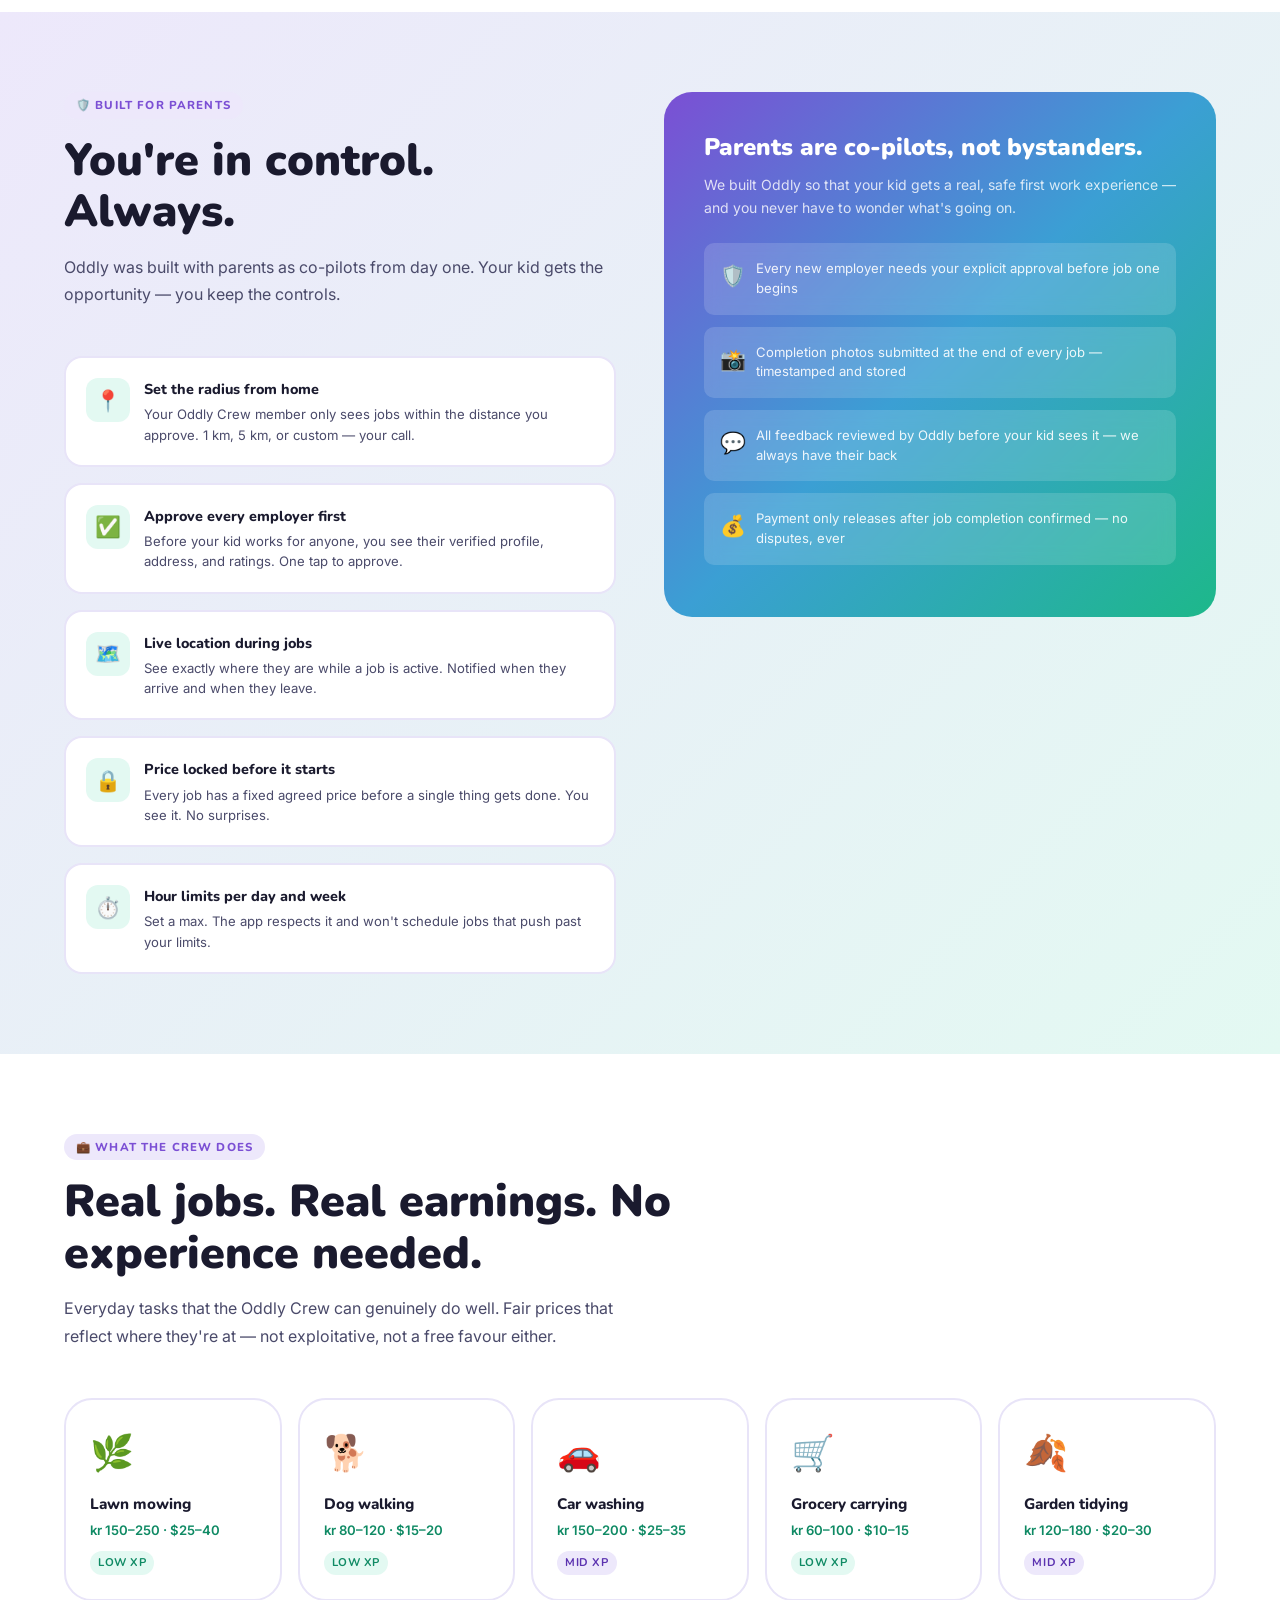
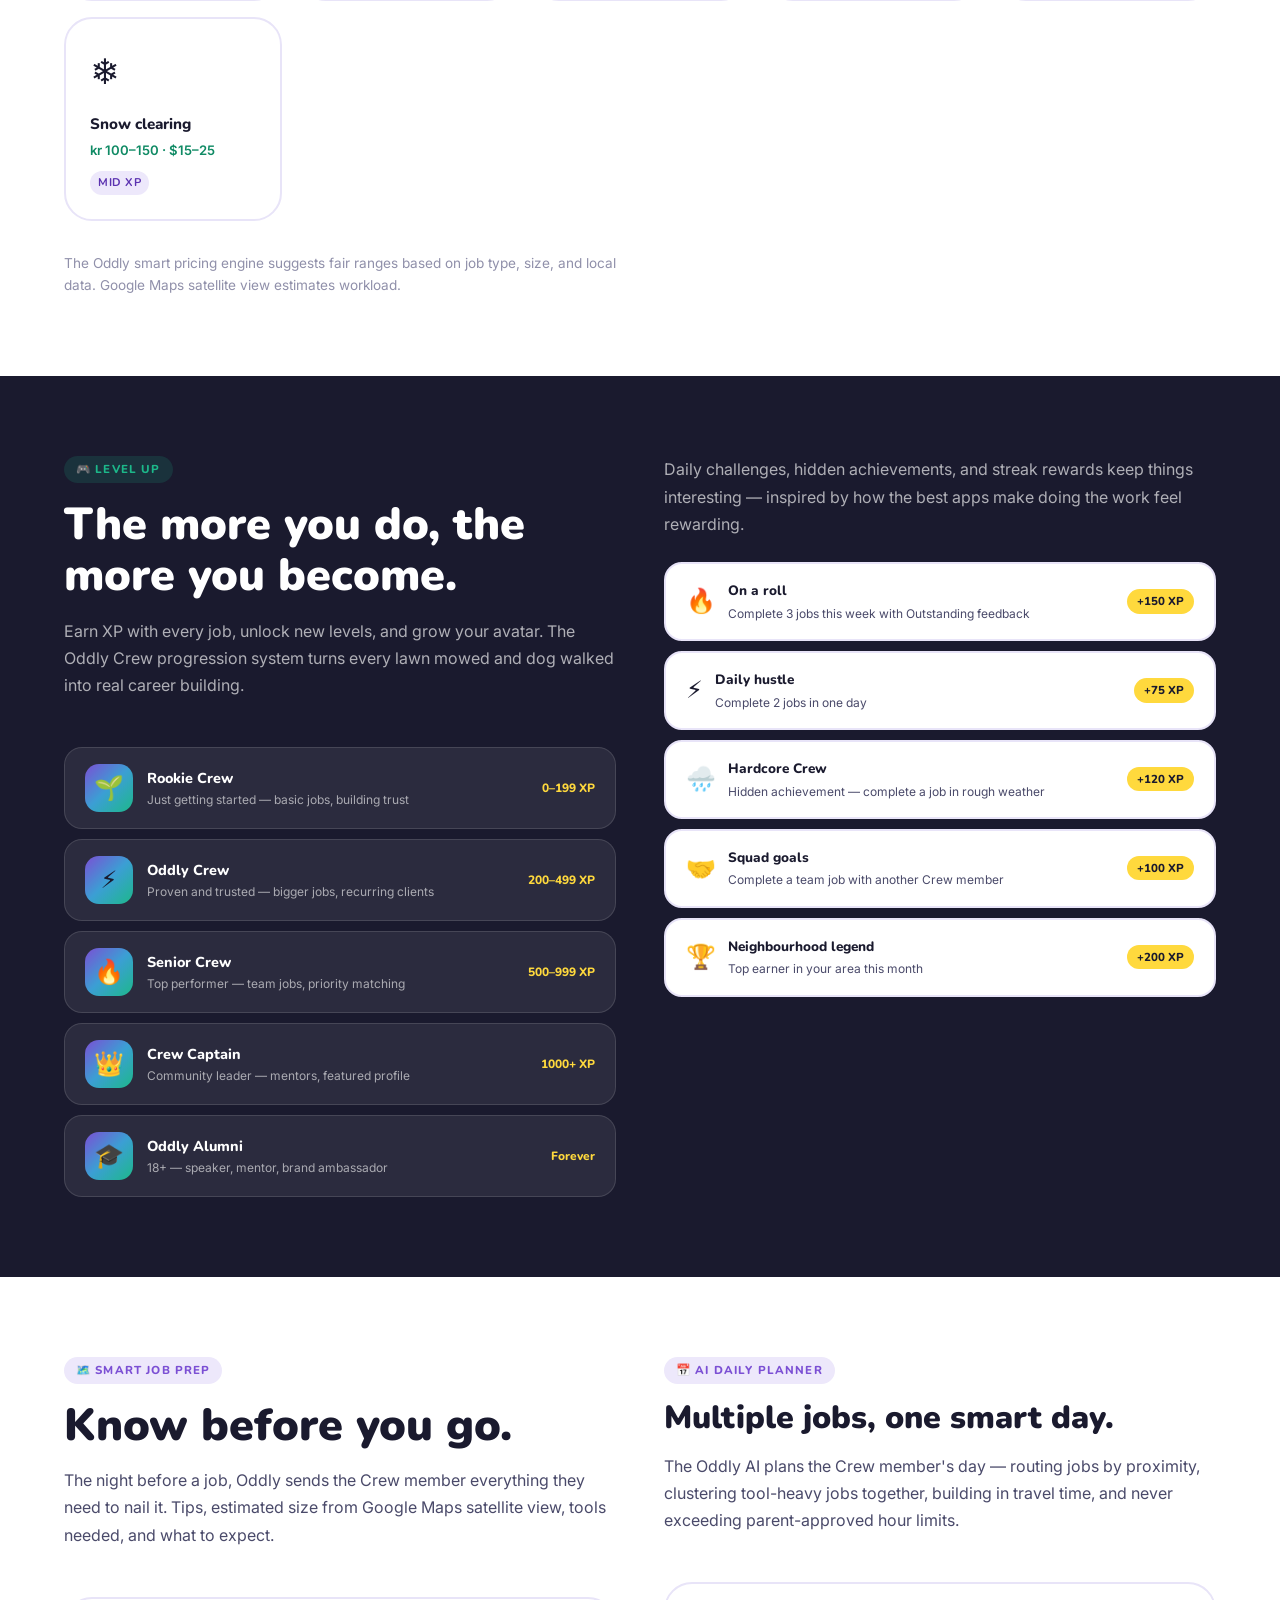
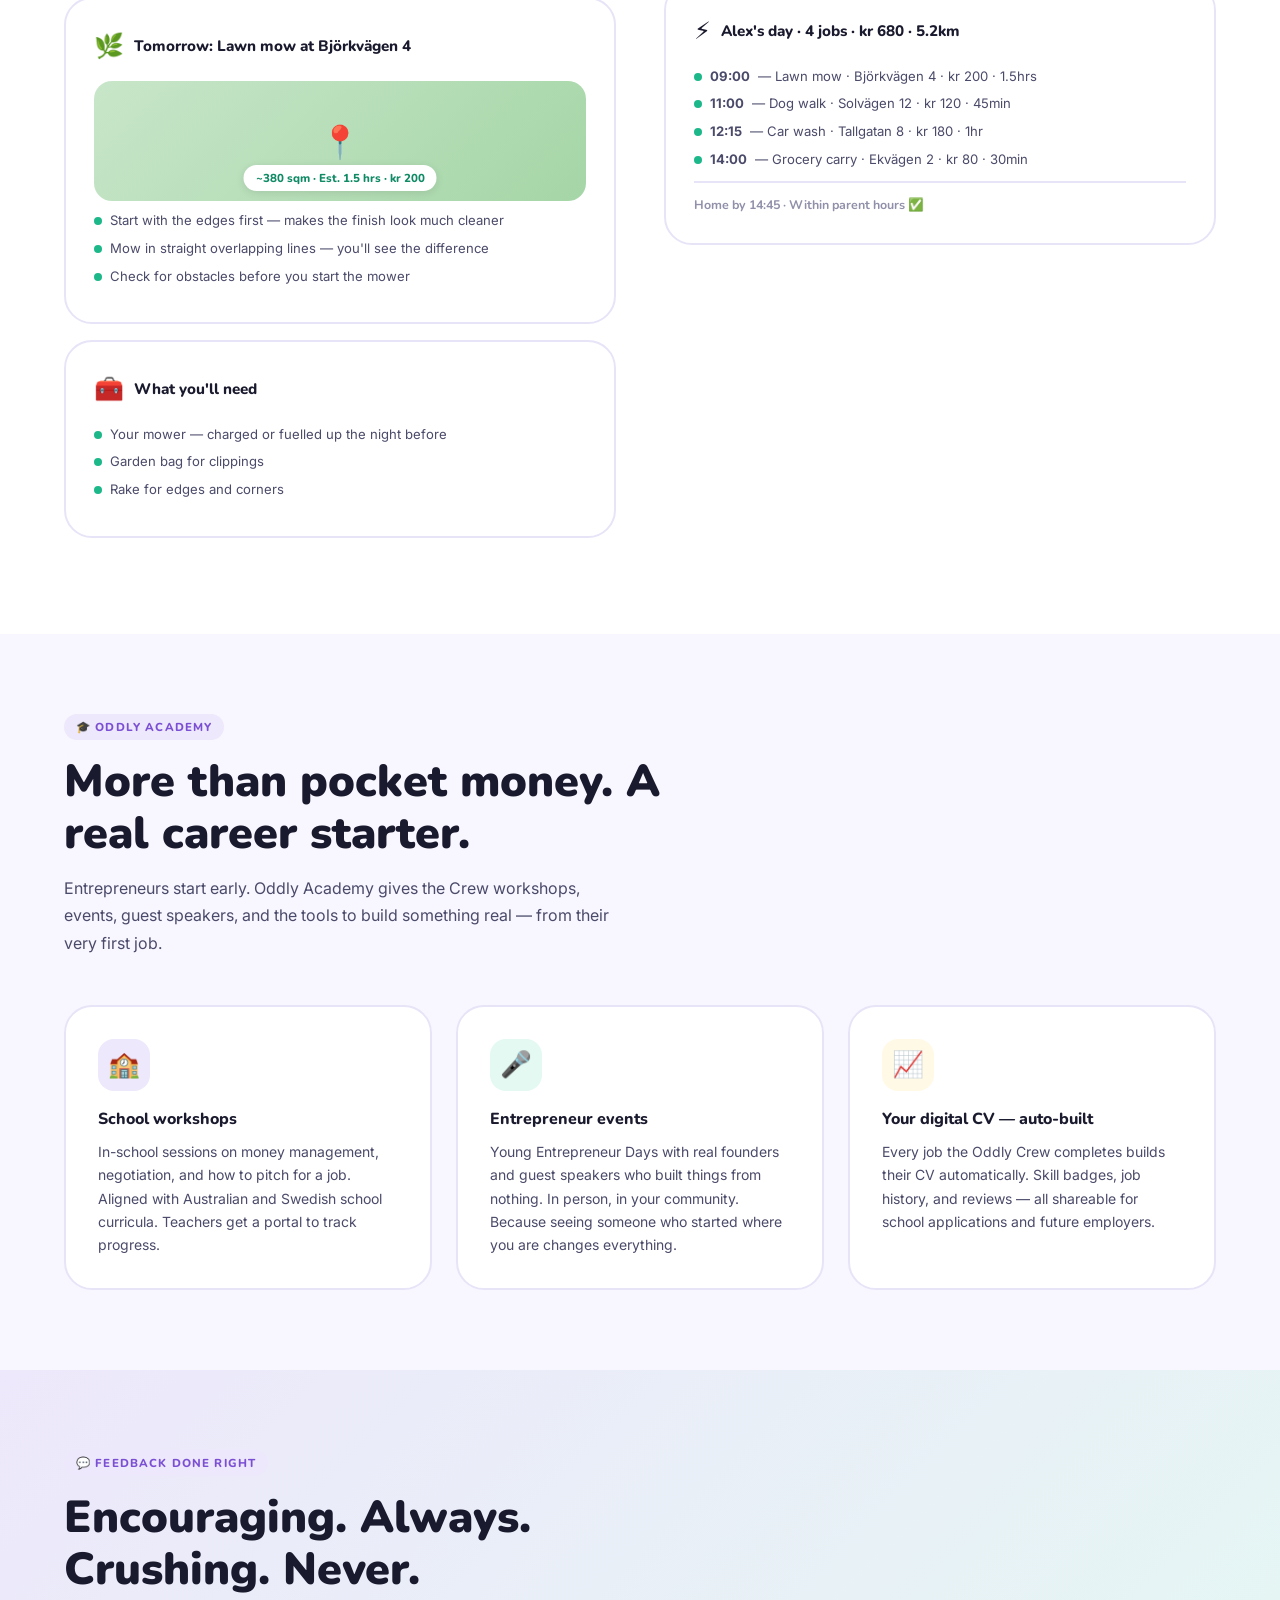
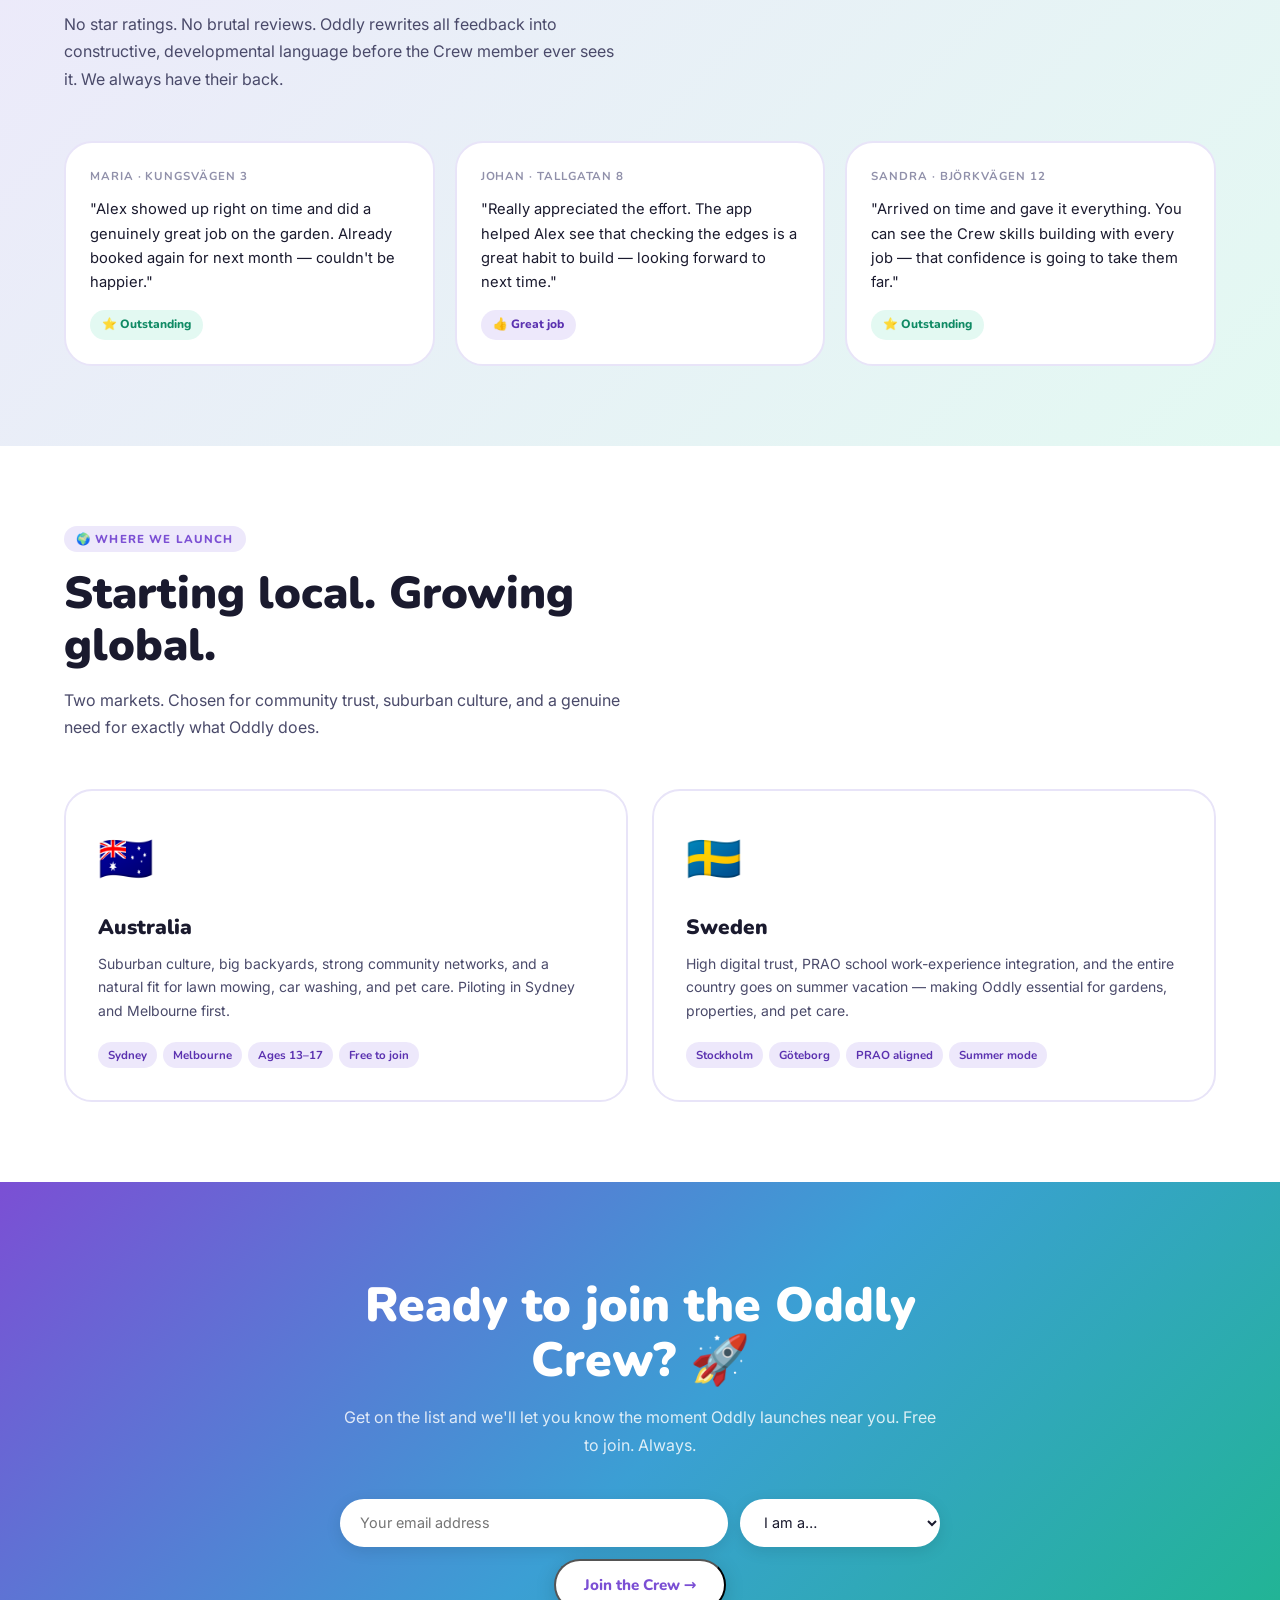
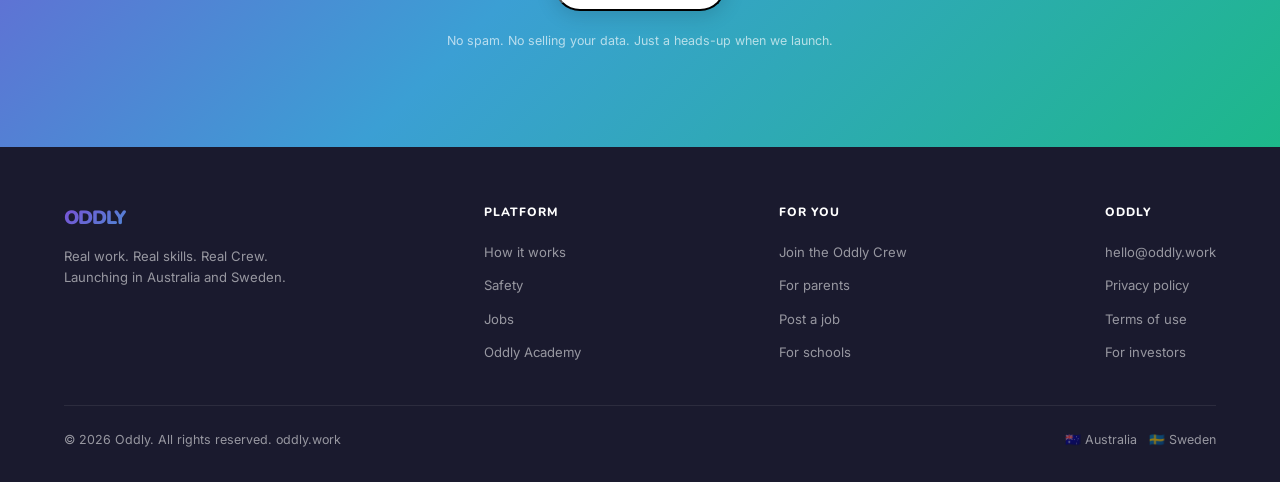
==== commit 148782d0: "Update index.html" ====
--- a/index.html
+++ b/index.html
@@ -557,8 +557,6 @@
       </div>
       <div class="reveal">
         <div class="safety-aside">
-            </div>
-          </div>
           <div class="safety-aside-title">Parents are co-pilots, not bystanders.</div>
           <div class="safety-aside-desc">We built Oddly so that your kid gets a real, safe first work experience — and you never have to wonder what's going on.</div>
           <div class="safety-stat"><div class="safety-stat-icon">🛡️</div><div class="safety-stat-text">Every new employer needs your explicit approval before job one begins</div></div>
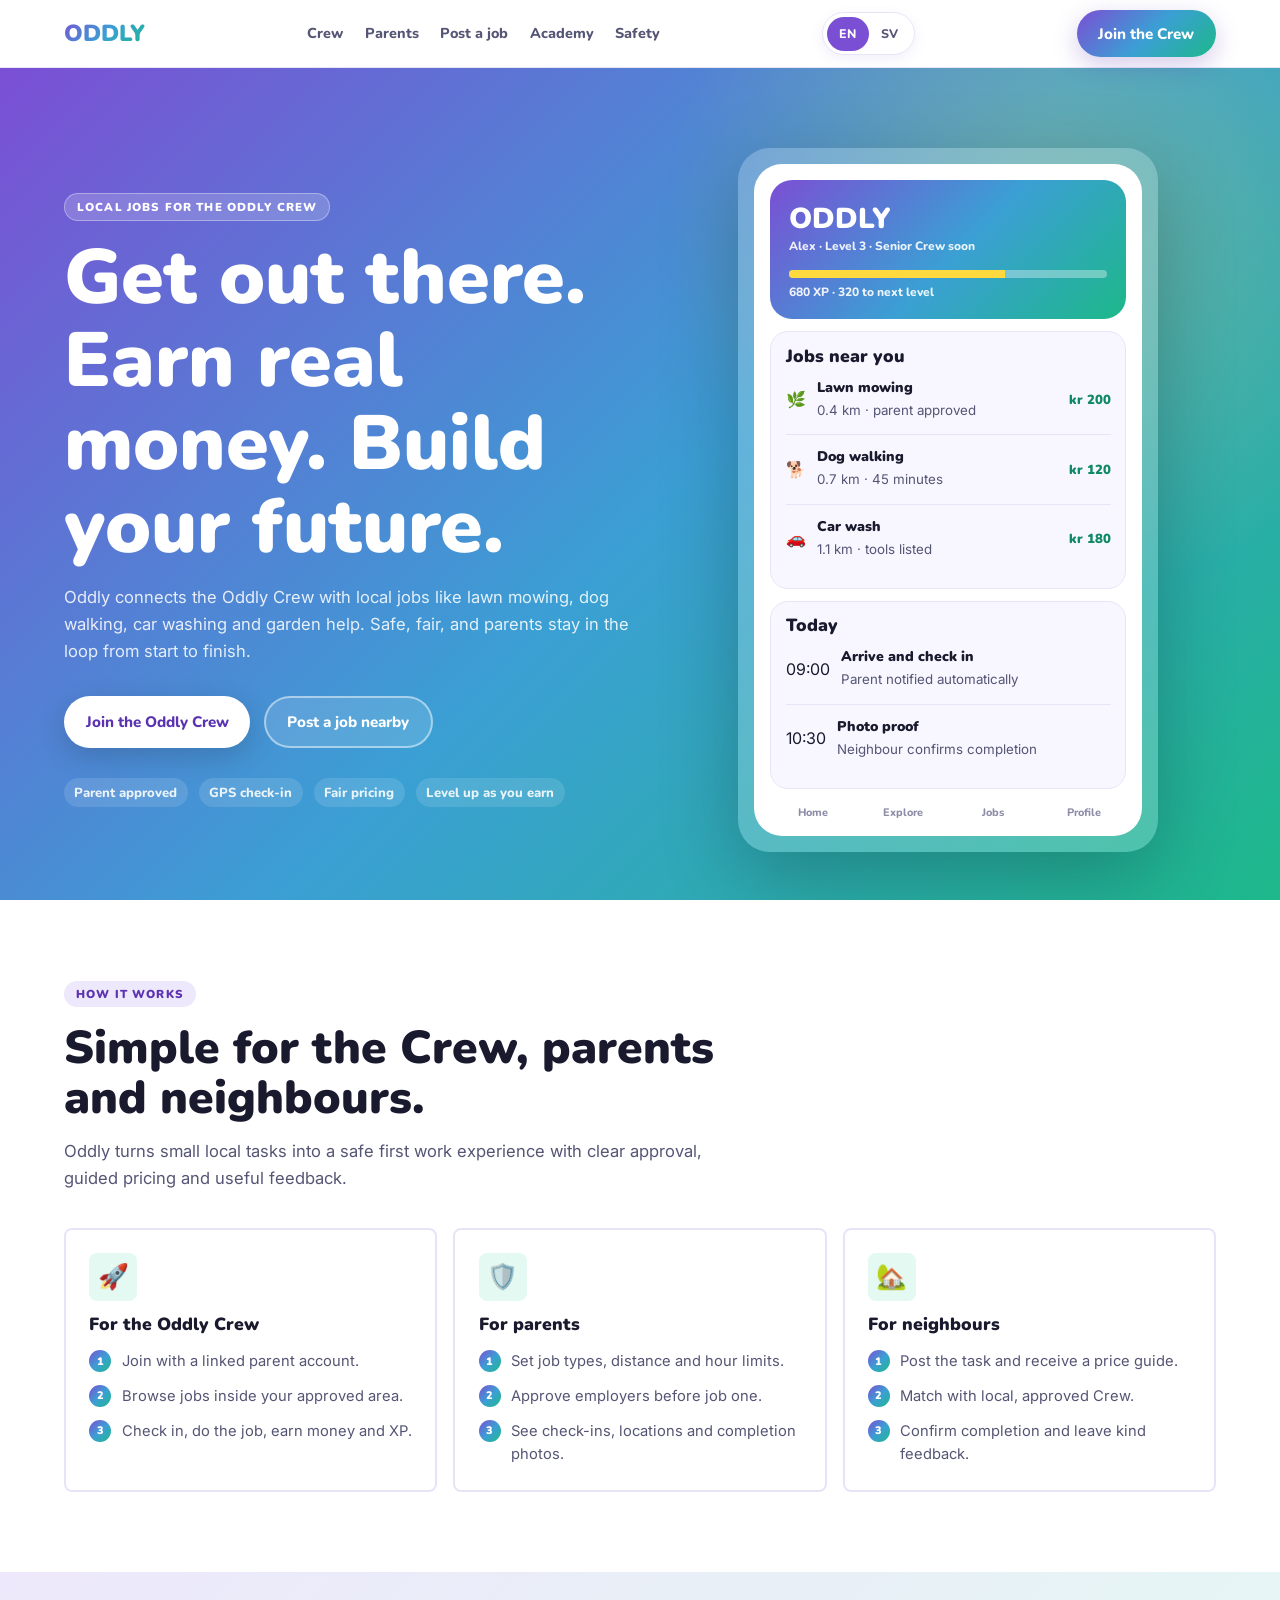
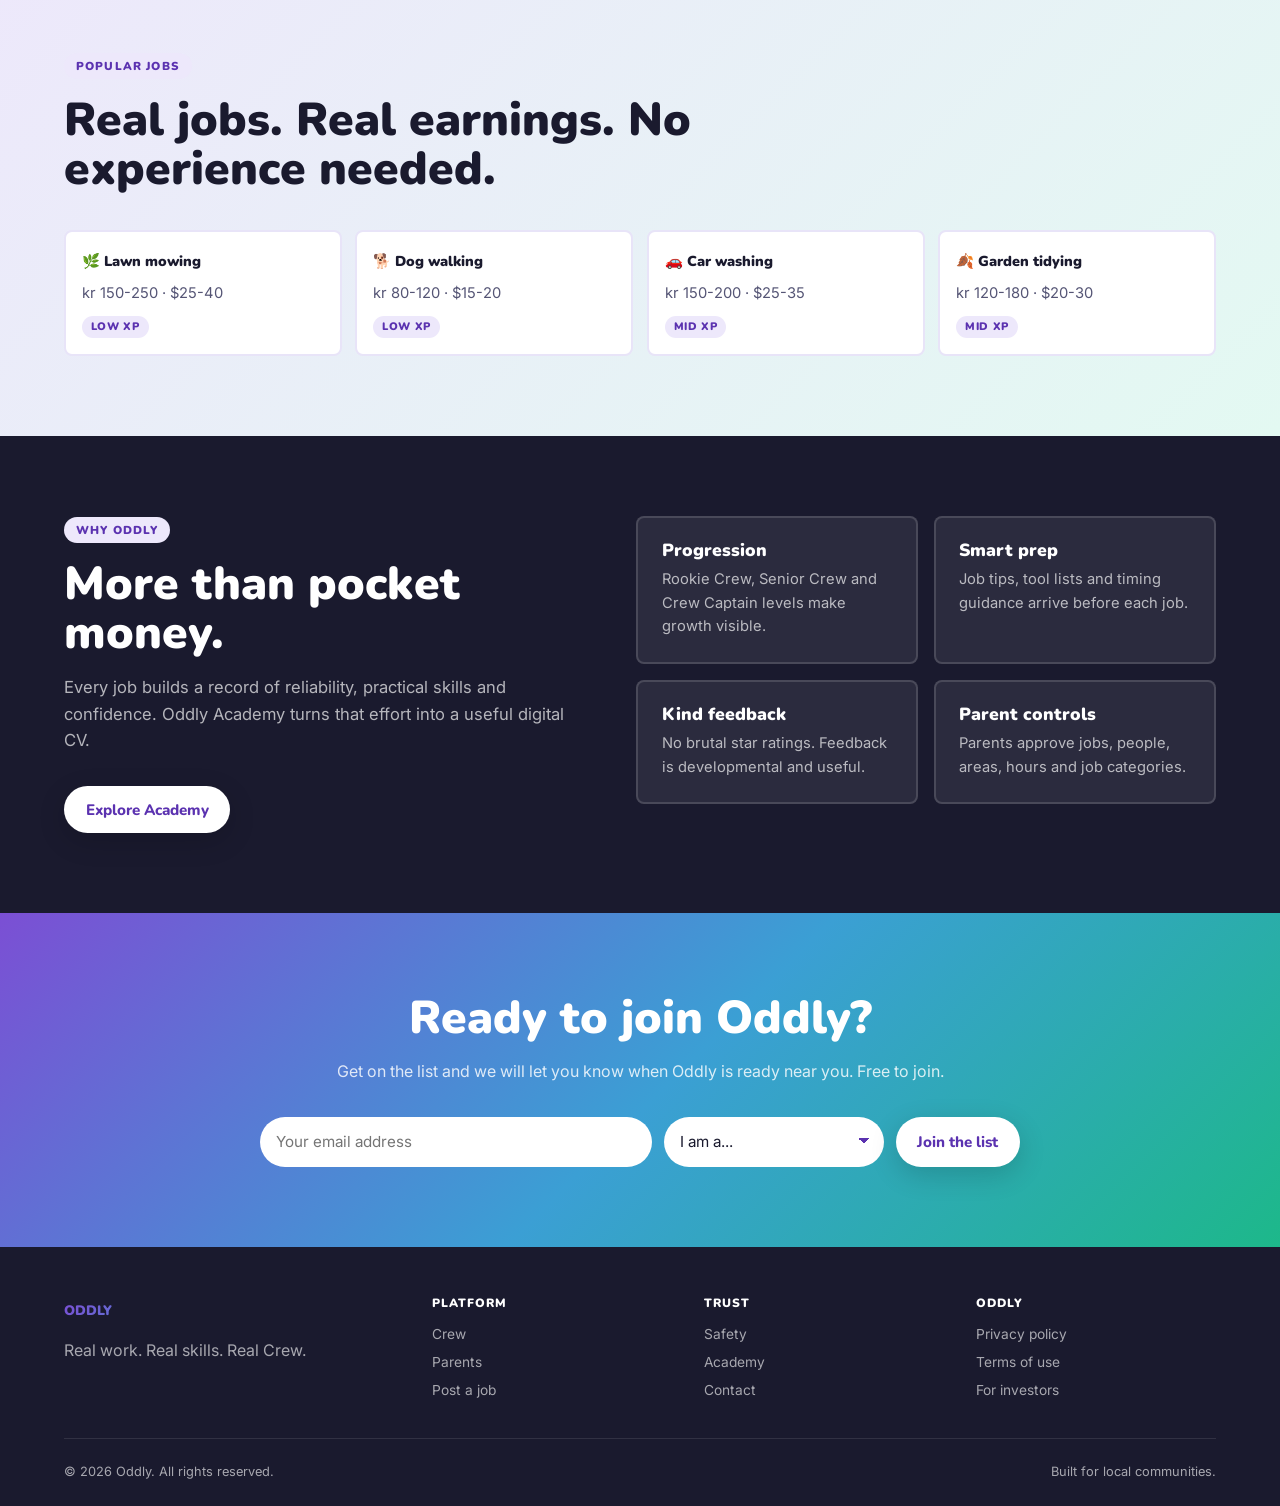
==== commit 7daf8cbd: "Add files via upload" ====
--- a/index.html
+++ b/index.html
@@ -1,805 +1,161 @@
+<!doctype html>
 <html lang="en">
 <head>
-  <meta charset="UTF-8" />
-  <meta name="viewport" content="width=device-width, initial-scale=1.0" />
-  <title>Oddly — Join the Oddly Crew</title>
-  <meta name="description" content="Oddly connects the Oddly Crew with local odd jobs — safely, fairly, and with parents fully in the loop. Launching in Australia and Sweden." />
+  <meta charset="utf-8" />
+  <meta name="viewport" content="width=device-width, initial-scale=1" />
+  <title>Oddly | Local odd jobs for young people</title>
+  <meta name="description" content="Oddly helps young people earn from local odd jobs while parents stay fully in the loop." />
   <link rel="preconnect" href="https://fonts.googleapis.com" />
   <link rel="preconnect" href="https://fonts.gstatic.com" crossorigin />
-  <link href="https://fonts.googleapis.com/css2?family=Nunito:wght@400;600;700;800;900&family=Inter:wght@400;500;600&display=swap" rel="stylesheet" />
-  <style>
-    :root {
-      --purple:      #7B4FD4;
-      --purple-dark: #5B32B0;
-      --purple-light:#EDE8FB;
-      --teal:        #1DB88A;
-      --teal-dark:   #0F8A64;
-      --teal-light:  #E3F9F2;
-      --grad:        linear-gradient(135deg, #7B4FD4 0%, #3B9FD4 50%, #1DB88A 100%);
-      --grad-soft:   linear-gradient(135deg, #EDE8FB 0%, #E3F9F2 100%);
-      --ink:         #1A1A2E;
-      --ink-muted:   #4A4A6A;
-      --ink-faint:   #9090AA;
-      --white:       #FFFFFF;
-      --bg:          #F8F7FF;
-      --border:      #E8E4F8;
-      --yellow:      #FFD93D;
-      --coral:       #FF6B6B;
-      --sans:        'Nunito', system-ui, sans-serif;
-      --body:        'Inter', system-ui, sans-serif;
-      --radius:      18px;
-      --radius-sm:   10px;
-      --radius-xl:   28px;
-    }
-    *, *::before, *::after { box-sizing: border-box; margin: 0; padding: 0; }
-    html { scroll-behavior: smooth; }
-    body { font-family: var(--body); background: var(--bg); color: var(--ink); line-height: 1.6; -webkit-font-smoothing: antialiased; }
-    a { color: inherit; text-decoration: none; }
-
-    /* ── NAV ── */
-    nav {
-      position: sticky; top: 0; z-index: 100;
-      background: rgba(255,255,255,0.95);
-      backdrop-filter: blur(16px);
-      border-bottom: 1px solid var(--border);
-      padding: 0 5vw; height: 68px;
-      display: flex; align-items: center; justify-content: space-between;
-    }
-    .nav-logo { display: flex; align-items: center; gap: 10px; font-family: var(--sans); font-weight: 900; font-size: 1.4rem; letter-spacing: -1px; background: var(--grad); -webkit-background-clip: text; -webkit-text-fill-color: transparent; background-clip: text; }
-    .nav-links { display: flex; gap: 2rem; list-style: none; font-family: var(--sans); font-size: 0.9rem; font-weight: 700; color: var(--ink-muted); }
-    .nav-links a:hover { color: var(--purple); }
-    .nav-cta {
-      background: var(--grad); color: var(--white);
-      padding: 0.6rem 1.5rem; border-radius: 99px;
-      font-family: var(--sans); font-weight: 800; font-size: 0.9rem;
-      transition: opacity 0.2s, transform 0.15s; box-shadow: 0 4px 16px rgba(123,79,212,0.3);
-    }
-    .nav-cta:hover { opacity: 0.9; transform: translateY(-1px); }
-    @media (max-width: 768px) { .nav-links { display: none; } }
-
-    /* ── HERO ── */
-    .hero {
-      background: var(--grad);
-      padding: 5rem 5vw 0;
-      display: grid; grid-template-columns: 1fr 1fr;
-      gap: 3rem; align-items: end;
-      overflow: hidden; min-height: 85vh;
-    }
-    .hero-content { padding-bottom: 5rem; }
-    .hero-crew-badge {
-      display: inline-flex; align-items: center; gap: 8px;
-      background: rgba(255,255,255,0.2); border: 1px solid rgba(255,255,255,0.3);
-      border-radius: 99px; padding: 6px 16px;
-      font-family: var(--sans); font-size: 0.8rem; font-weight: 800;
-      color: var(--white); text-transform: uppercase; letter-spacing: 0.08em;
-      margin-bottom: 1.5rem; backdrop-filter: blur(8px);
-    }
-    .hero-headline {
-      font-family: var(--sans); font-weight: 900;
-      font-size: clamp(2.4rem, 5vw, 3.8rem);
-      line-height: 1.1; color: var(--white);
-      margin-bottom: 1.25rem;
-    }
-    .hero-headline .highlight {
-      background: rgba(255,255,255,0.25);
-      border-radius: 8px; padding: 0 8px;
-      display: inline-block;
-    }
-    .hero-sub {
-      font-size: 1.05rem; color: rgba(255,255,255,0.85);
-      max-width: 460px; margin-bottom: 2.5rem; line-height: 1.7;
-    }
-    .hero-actions { display: flex; gap: 1rem; flex-wrap: wrap; margin-bottom: 2.5rem; }
-    .btn-white {
-      background: var(--white); color: var(--purple);
-      padding: 0.9rem 1.75rem; border-radius: 99px;
-      font-family: var(--sans); font-weight: 800; font-size: 0.95rem;
-      transition: transform 0.15s, box-shadow 0.15s;
-      box-shadow: 0 4px 20px rgba(0,0,0,0.15);
-      display: inline-flex; align-items: center; gap: 6px;
-    }
-    .btn-white:hover { transform: translateY(-2px); box-shadow: 0 8px 28px rgba(0,0,0,0.2); }
-    .btn-outline-white {
-      background: transparent; color: var(--white);
-      padding: 0.9rem 1.75rem; border-radius: 99px;
-      font-family: var(--sans); font-weight: 800; font-size: 0.95rem;
-      border: 2px solid rgba(255,255,255,0.5);
-      transition: background 0.2s, border-color 0.2s;
-      display: inline-flex; align-items: center; gap: 6px;
-    }
-    .btn-outline-white:hover { background: rgba(255,255,255,0.15); border-color: white; }
-    .hero-trust { display: flex; gap: 0.75rem; flex-wrap: wrap; }
-    .hero-trust-item {
-      display: flex; align-items: center; gap: 5px;
-      font-size: 0.78rem; font-weight: 600; color: rgba(255,255,255,0.85);
-      font-family: var(--sans);
-    }
-
-    /* Hero phone */
-    .hero-phone {
-      justify-self: center; align-self: end;
-      width: 280px; background: white;
-      border-radius: 36px 36px 0 0;
-      box-shadow: 0 -8px 48px rgba(0,0,0,0.2);
-      overflow: hidden; padding: 20px 16px 0;
-    }
-    .phone-header-grad {
-      background: var(--grad); border-radius: 20px;
-      padding: 16px; margin-bottom: 12px; text-align: center;
-    }
-    .phone-logo { font-family: var(--sans); font-weight: 900; font-size: 1.6rem; color: white; letter-spacing: -1px; }
-    .phone-crew-tag { font-family: var(--sans); font-weight: 700; font-size: 0.72rem; color: rgba(255,255,255,0.85); }
-    .phone-section-title { font-family: var(--sans); font-weight: 800; font-size: 0.8rem; color: var(--ink); margin-bottom: 8px; }
-    .phone-jobs { display: flex; flex-direction: column; gap: 6px; margin-bottom: 12px; }
-    .phone-job-row {
-      display: flex; align-items: center; gap: 8px;
-      background: var(--bg); border-radius: 10px; padding: 8px 10px;
-    }
-    .phone-job-emoji { font-size: 1.2rem; }
-    .phone-job-name { font-family: var(--sans); font-weight: 700; font-size: 0.75rem; color: var(--ink); flex: 1; }
-    .phone-job-pay { font-family: var(--sans); font-weight: 800; font-size: 0.75rem; color: var(--teal-dark); }
-    .phone-xp-bar {
-      background: var(--border); border-radius: 99px; height: 6px;
-      margin-bottom: 6px; overflow: hidden;
-    }
-    .phone-xp-fill { height: 100%; background: var(--grad); border-radius: 99px; width: 68%; }
-    .phone-xp-label { font-family: var(--sans); font-size: 0.65rem; font-weight: 700; color: var(--ink-faint); margin-bottom: 12px; }
-    .phone-nav {
-      display: flex; justify-content: space-around;
-      border-top: 1px solid var(--border); padding: 10px 0 6px;
-      margin: 0 -16px;
-    }
-    .phone-nav-item { display: flex; flex-direction: column; align-items: center; gap: 2px; font-family: var(--sans); font-size: 0.6rem; font-weight: 700; color: var(--ink-faint); }
-    .phone-nav-item.active { color: var(--purple); }
-    .phone-nav-icon { font-size: 1rem; }
-
-    /* ── SECTIONS ── */
-    .section { padding: 5rem 5vw; }
-    .section-alt { background: var(--white); }
-    .section-grad { background: var(--grad-soft); }
-    .section-dark { background: var(--ink); }
-    .section-label {
-      display: inline-flex; align-items: center; gap: 6px;
-      font-family: var(--sans); font-size: 0.72rem; font-weight: 800;
-      text-transform: uppercase; letter-spacing: 0.1em;
-      color: var(--purple); background: var(--purple-light);
-      padding: 4px 12px; border-radius: 99px; margin-bottom: 1rem;
-    }
-    .section-dark .section-label { color: var(--teal); background: rgba(29,184,138,0.15); }
-    .section-headline {
-      font-family: var(--sans); font-weight: 900;
-      font-size: clamp(1.8rem, 3.5vw, 2.8rem);
-      line-height: 1.15; color: var(--ink);
-      max-width: 620px; margin-bottom: 1rem;
-    }
-    .section-dark .section-headline { color: var(--white); }
-    .section-sub {
-      font-size: 1rem; color: var(--ink-muted);
-      max-width: 560px; margin-bottom: 3rem; line-height: 1.7;
-    }
-    .section-dark .section-sub { color: rgba(255,255,255,0.65); }
-
-    /* ── HOW IT WORKS ── */
-    .how-grid { display: grid; grid-template-columns: repeat(auto-fit, minmax(280px, 1fr)); gap: 1.5rem; }
-    .how-card {
-      background: var(--white); border-radius: var(--radius-xl);
-      padding: 2rem; border: 2px solid var(--border);
-      transition: border-color 0.2s, transform 0.2s;
-    }
-    .how-card:hover { border-color: var(--purple); transform: translateY(-3px); }
-    .how-card-icon {
-      width: 52px; height: 52px; border-radius: 16px;
-      display: flex; align-items: center; justify-content: center;
-      font-size: 1.6rem; margin-bottom: 1rem;
-    }
-    .icon-purple { background: var(--purple-light); }
-    .icon-teal { background: var(--teal-light); }
-    .icon-yellow { background: #FFF9E6; }
-    .how-card-title { font-family: var(--sans); font-weight: 800; font-size: 1rem; color: var(--ink); margin-bottom: 0.5rem; }
-    .how-card-desc { font-size: 0.875rem; color: var(--ink-muted); line-height: 1.65; }
-    .how-steps { list-style: none; display: flex; flex-direction: column; gap: 0.75rem; margin-top: 1rem; }
-    .how-step { display: flex; gap: 10px; align-items: flex-start; font-size: 0.875rem; color: var(--ink-muted); line-height: 1.5; }
-    .how-step-dot {
-      width: 20px; height: 20px; border-radius: 50%;
-      background: var(--grad); display: flex; align-items: center;
-      justify-content: center; font-size: 0.6rem; font-weight: 800;
-      color: white; flex-shrink: 0; margin-top: 2px;
-    }
-
-    /* ── SAFETY ── */
-    .safety-grid { display: grid; grid-template-columns: 1fr 1fr; gap: 3rem; align-items: start; }
-    .safety-features { display: flex; flex-direction: column; gap: 1rem; }
-    .safety-feature {
-      display: flex; gap: 14px; align-items: flex-start;
-      padding: 1.25rem; background: var(--white);
-      border-radius: var(--radius); border: 2px solid var(--border);
-      transition: border-color 0.2s;
-    }
-    .safety-feature:hover { border-color: var(--teal); }
-    .safety-feature-icon {
-      width: 44px; height: 44px; background: var(--teal-light);
-      border-radius: 12px; display: flex; align-items: center;
-      justify-content: center; font-size: 1.3rem; flex-shrink: 0;
-    }
-    .safety-feature-title { font-family: var(--sans); font-size: 0.9rem; font-weight: 800; color: var(--ink); margin-bottom: 3px; }
-    .safety-feature-desc { font-size: 0.82rem; color: var(--ink-muted); line-height: 1.55; }
-    .safety-aside {
-      background: var(--grad); border-radius: var(--radius-xl);
-      padding: 2.5rem; color: var(--white); position: sticky; top: 80px;
-    }
-    .safety-aside-title { font-family: var(--sans); font-weight: 900; font-size: 1.5rem; margin-bottom: 0.75rem; line-height: 1.25; }
-    .safety-aside-desc { font-size: 0.875rem; opacity: 0.8; margin-bottom: 1.5rem; line-height: 1.6; }
-    .safety-stat {
-      background: rgba(255,255,255,0.15); border-radius: var(--radius-sm);
-      padding: 1rem; margin-bottom: 0.75rem;
-      display: flex; align-items: flex-start; gap: 10px;
-      backdrop-filter: blur(8px);
-    }
-    .safety-stat-icon { font-size: 1.3rem; flex-shrink: 0; }
-    .safety-stat-text { font-size: 0.82rem; line-height: 1.5; opacity: 0.9; }
-
-    /* ── JOBS ── */
-    .jobs-grid { display: grid; grid-template-columns: repeat(auto-fill, minmax(180px, 1fr)); gap: 1rem; margin-bottom: 2rem; }
-    .job-card {
-      background: var(--white); border-radius: var(--radius-xl);
-      padding: 1.5rem; border: 2px solid var(--border);
-      transition: transform 0.15s, box-shadow 0.15s, border-color 0.15s;
-      cursor: default;
-    }
-    .job-card:hover { transform: translateY(-4px); box-shadow: 0 12px 32px rgba(123,79,212,0.12); border-color: var(--purple); }
-    .job-card-emoji { font-size: 2.2rem; margin-bottom: 0.75rem; }
-    .job-card-name { font-family: var(--sans); font-size: 0.95rem; font-weight: 800; color: var(--ink); margin-bottom: 4px; }
-    .job-card-range { font-size: 0.82rem; color: var(--teal-dark); font-weight: 600; margin-bottom: 10px; }
-    .job-card-xp {
-      font-size: 0.7rem; font-weight: 700; font-family: var(--sans);
-      padding: 3px 8px; border-radius: 99px;
-      display: inline-block; text-transform: uppercase; letter-spacing: 0.05em;
-    }
-    .xp-low { background: var(--teal-light); color: var(--teal-dark); }
-    .xp-mid { background: var(--purple-light); color: var(--purple-dark); }
-
-    /* ── GAMIFICATION ── */
-    .game-grid { display: grid; grid-template-columns: 1fr 1fr; gap: 3rem; align-items: start; }
-    .level-cards { display: flex; flex-direction: column; gap: 10px; }
-    .level-card {
-      display: flex; gap: 14px; align-items: center;
-      background: rgba(255,255,255,0.08); border-radius: var(--radius);
-      padding: 1rem 1.25rem; border: 1px solid rgba(255,255,255,0.12);
-      transition: background 0.2s;
-    }
-    .level-card:hover { background: rgba(255,255,255,0.14); }
-    .level-card-avatar {
-      width: 48px; height: 48px; border-radius: 14px;
-      background: var(--grad); display: flex; align-items: center;
-      justify-content: center; font-size: 1.5rem; flex-shrink: 0;
-    }
-    .level-card-name { font-family: var(--sans); font-weight: 800; font-size: 0.9rem; color: var(--white); margin-bottom: 2px; }
-    .level-card-desc { font-size: 0.75rem; color: rgba(255,255,255,0.6); line-height: 1.4; }
-    .level-card-jobs { font-family: var(--sans); font-weight: 800; font-size: 0.75rem; color: var(--yellow); margin-left: auto; white-space: nowrap; }
-
-    /* Challenge cards */
-    .challenge-showcase { display: flex; flex-direction: column; gap: 10px; }
-    .challenge-card {
-      background: var(--white); border-radius: var(--radius);
-      padding: 1rem 1.25rem; border: 2px solid var(--border);
-      display: flex; gap: 12px; align-items: center;
-    }
-    .challenge-icon { font-size: 1.5rem; flex-shrink: 0; }
-    .challenge-title { font-family: var(--sans); font-weight: 800; font-size: 0.85rem; color: var(--ink); margin-bottom: 2px; }
-    .challenge-desc { font-size: 0.75rem; color: var(--ink-muted); }
-    .challenge-reward {
-      margin-left: auto; background: var(--yellow);
-      border-radius: 99px; padding: 3px 10px;
-      font-family: var(--sans); font-size: 0.72rem; font-weight: 800; color: var(--ink);
-      white-space: nowrap; flex-shrink: 0;
-    }
-
-    /* ── CREW PREP ── */
-    .prep-grid { display: grid; grid-template-columns: 1fr 1fr; gap: 3rem; align-items: start; }
-    .prep-card {
-      background: var(--white); border-radius: var(--radius-xl);
-      padding: 1.75rem; border: 2px solid var(--border); margin-bottom: 1rem;
-    }
-    .prep-card-header { display: flex; align-items: center; gap: 10px; margin-bottom: 1rem; }
-    .prep-card-icon { font-size: 1.5rem; }
-    .prep-card-title { font-family: var(--sans); font-weight: 800; font-size: 0.95rem; color: var(--ink); }
-    .prep-tip { display: flex; gap: 8px; align-items: flex-start; margin-bottom: 8px; font-size: 0.82rem; color: var(--ink-muted); line-height: 1.5; }
-    .prep-tip-dot { width: 8px; height: 8px; border-radius: 50%; background: var(--teal); flex-shrink: 0; margin-top: 6px; }
-    .map-preview {
-      background: linear-gradient(135deg, #c8e6c9, #a5d6a7);
-      border-radius: var(--radius); height: 120px;
-      display: flex; align-items: center; justify-content: center;
-      margin-bottom: 10px; position: relative; overflow: hidden;
-    }
-    .map-pin { font-size: 2rem; }
-    .map-label {
-      position: absolute; bottom: 10px; left: 50%; transform: translateX(-50%);
-      background: var(--white); border-radius: 99px; padding: 4px 12px;
-      font-family: var(--sans); font-size: 0.72rem; font-weight: 800; color: var(--teal-dark);
-      box-shadow: 0 2px 8px rgba(0,0,0,0.1); white-space: nowrap;
-    }
-
-    /* ── FEEDBACK ── */
-    .feedback-grid { display: grid; grid-template-columns: repeat(auto-fit, minmax(260px, 1fr)); gap: 1.25rem; }
-    .feedback-card {
-      background: var(--white); border-radius: var(--radius-xl);
-      padding: 1.5rem; border: 2px solid var(--border);
-    }
-    .feedback-from { font-family: var(--sans); font-size: 0.72rem; font-weight: 700; text-transform: uppercase; letter-spacing: 0.08em; color: var(--ink-faint); margin-bottom: 0.75rem; }
-    .feedback-text { font-size: 0.92rem; color: var(--ink); line-height: 1.65; margin-bottom: 1rem; }
-    .feedback-badge {
-      display: inline-flex; align-items: center; gap: 5px;
-      font-family: var(--sans); font-size: 0.75rem; font-weight: 800;
-      padding: 5px 12px; border-radius: 99px;
-    }
-    .fb-outstanding { background: var(--teal-light); color: var(--teal-dark); }
-    .fb-great { background: var(--purple-light); color: var(--purple-dark); }
-
-    /* ── MARKETS ── */
-    .markets-grid { display: grid; grid-template-columns: 1fr 1fr; gap: 1.5rem; }
-    .market-card {
-      background: var(--white); border-radius: var(--radius-xl);
-      padding: 2rem; border: 2px solid var(--border);
-      transition: border-color 0.2s, transform 0.15s;
-    }
-    .market-card:hover { border-color: var(--purple); transform: translateY(-2px); }
-    .market-flag { font-size: 2.8rem; margin-bottom: 1rem; }
-    .market-name { font-family: var(--sans); font-weight: 900; font-size: 1.3rem; color: var(--ink); margin-bottom: 0.5rem; }
-    .market-desc { font-size: 0.875rem; color: var(--ink-muted); line-height: 1.65; margin-bottom: 1.25rem; }
-    .market-tags { display: flex; flex-wrap: wrap; gap: 6px; }
-    .market-tag { background: var(--purple-light); color: var(--purple-dark); font-family: var(--sans); font-size: 0.72rem; font-weight: 700; padding: 4px 10px; border-radius: 99px; }
-
-    /* ── WAITLIST ── */
-    .waitlist-section { background: var(--grad); padding: 6rem 5vw; text-align: center; }
-    .waitlist-inner { max-width: 600px; margin: 0 auto; }
-    .waitlist-headline { font-family: var(--sans); font-weight: 900; font-size: clamp(2rem, 4vw, 3rem); color: var(--white); margin-bottom: 1rem; line-height: 1.15; }
-    .waitlist-sub { font-size: 1rem; color: rgba(255,255,255,0.82); margin-bottom: 2.5rem; line-height: 1.7; }
-    .waitlist-form { display: flex; gap: 0.75rem; flex-wrap: wrap; justify-content: center; }
-    .waitlist-input {
-      flex: 1; min-width: 220px; padding: 0.9rem 1.25rem;
-      border-radius: 99px; border: none;
-      font-family: var(--body); font-size: 0.9rem; color: var(--ink);
-      outline: none; box-shadow: 0 4px 16px rgba(0,0,0,0.1);
-    }
-    .waitlist-select {
-      padding: 0.9rem 1.25rem; border-radius: 99px; border: none;
-      font-family: var(--body); font-size: 0.9rem; color: var(--ink);
-      background: var(--white); cursor: pointer; outline: none;
-      box-shadow: 0 4px 16px rgba(0,0,0,0.1);
-    }
-    .waitlist-note { font-size: 0.78rem; color: rgba(255,255,255,0.65); margin-top: 1.25rem; }
-    .waitlist-success {
-      display: none; background: rgba(255,255,255,0.2);
-      border: 1px solid rgba(255,255,255,0.4); border-radius: var(--radius);
-      padding: 1rem 1.5rem; font-family: var(--sans); font-size: 0.95rem;
-      font-weight: 700; color: var(--white); margin-top: 1.5rem;
-      backdrop-filter: blur(8px);
-    }
-
-    /* ── FOOTER ── */
-    footer { background: var(--ink); color: rgba(255,255,255,0.55); padding: 3.5rem 5vw 2rem; }
-    .footer-inner { display: flex; justify-content: space-between; align-items: flex-start; gap: 2rem; flex-wrap: wrap; margin-bottom: 2.5rem; }
-    .footer-brand { max-width: 240px; }
-    .footer-logo-text { font-family: var(--sans); font-weight: 900; font-size: 1.2rem; letter-spacing: -1px; background: var(--grad); -webkit-background-clip: text; -webkit-text-fill-color: transparent; background-clip: text; margin-bottom: 0.75rem; }
-    .footer-tagline { font-size: 0.82rem; line-height: 1.6; }
-    .footer-col h4 { font-family: var(--sans); font-size: 0.75rem; font-weight: 800; text-transform: uppercase; letter-spacing: 0.08em; color: var(--white); margin-bottom: 1rem; }
-    .footer-col ul { list-style: none; display: flex; flex-direction: column; gap: 0.5rem; }
-    .footer-col a { font-size: 0.82rem; transition: color 0.15s; }
-    .footer-col a:hover { color: var(--white); }
-    .footer-bottom { border-top: 1px solid rgba(255,255,255,0.08); padding-top: 1.5rem; display: flex; justify-content: space-between; align-items: center; flex-wrap: wrap; gap: 1rem; font-size: 0.78rem; }
-    .footer-markets { display: flex; gap: 0.75rem; }
-
-    /* ── REVEAL ── */
-    .reveal { opacity: 0; transform: translateY(24px); transition: opacity 0.65s ease, transform 0.65s ease; }
-    .reveal.visible { opacity: 1; transform: translateY(0); }
-    @media (prefers-reduced-motion: reduce) { .reveal { opacity: 1; transform: none; transition: none; } }
-
-    /* ── RESPONSIVE ── */
-    @media (max-width: 900px) {
-      .hero { grid-template-columns: 1fr; min-height: auto; }
-      .hero-phone { display: none; }
-      .safety-grid, .game-grid, .prep-grid, .markets-grid { grid-template-columns: 1fr; }
-      .safety-aside { position: static; }
-    }
-    @media (max-width: 600px) {
-      .hero-actions { flex-direction: column; }
-      .btn-white, .btn-outline-white { justify-content: center; }
-      .jobs-grid { grid-template-columns: 1fr 1fr; }
-      .waitlist-form { flex-direction: column; }
-      .waitlist-input, .waitlist-select { width: 100%; }
-    }
-  </style>
+  <link href="https://fonts.googleapis.com/css2?family=Inter:wght@400;500;600&family=Nunito:wght@700;800;900&display=swap" rel="stylesheet" />
+  <link rel="stylesheet" href="styles.css" />
 </head>
 <body>
+  <header class="site-nav">
+    <a class="logo" href="index.html">ODDLY</a>
+    <nav class="nav-links" aria-label="Main navigation">
+      <a href="crew.html">Crew</a>
+      <a href="parents.html">Parents</a>
+      <a href="post-a-job.html">Post a job</a>
+      <a href="academy.html">Academy</a>
+      <a href="safety.html">Safety</a>
+    </nav>
+    <a class="button button-primary" href="#waitlist">Join the Crew</a>
+    <button class="nav-toggle" type="button" aria-label="Open menu" aria-expanded="false">☰</button>
+  </header>
 
-  <!-- NAV -->
-  <nav>
-    <a href="/" class="nav-logo">ODDLY</a>
-    <ul class="nav-links">
-      <li><a href="#how-it-works">How it works</a></li>
-      <li><a href="#safety">For Parents</a></li>
-      <li><a href="#crew">Oddly Crew</a></li>
-      <li><a href="#academy">Academy</a></li>
-    </ul>
-    <a href="#waitlist" class="nav-cta">Join the Oddly Crew 🚀</a>
-  </nav>
-
-  <!-- HERO -->
-  <section class="hero">
-    <div class="hero-content">
-      <h1 class="hero-headline">
-        Get out there.<br>
-        <span class="highlight">Earn real money.</span><br>
-        Build your future.
-      </h1>
-      <p class="hero-sub">Oddly connects the Oddly Crew with local odd jobs in their neighbourhood — lawn mowing, dog walking, car washing and more. Safe, fair, and your parents are in the loop.</p>
-      <div class="hero-actions">
-        <a href="#waitlist" class="btn-white">Join the Oddly Crew 🚀</a>
-        <a href="#waitlist" class="btn-outline-white">Post a job nearby</a>
-      </div>
-      <div class="hero-trust">
-        <div class="hero-trust-item">🔒 Parent approved</div>
-        <div class="hero-trust-item">📍 GPS check-in</div>
-        <div class="hero-trust-item">✅ Free to join</div>
-        <div class="hero-trust-item">🎮 Level up as you earn</div>
-      </div>
-    </div>
-    <div class="hero-phone">
-      <div class="phone-header-grad">
-        <div class="phone-logo">ODDLY</div>
-        <div class="phone-crew-tag">⚡ Oddly Crew · Alex · Level 3</div>
-      </div>
-      <div class="phone-xp-bar"><div class="phone-xp-fill"></div></div>
-      <div class="phone-xp-label">680 XP · 320 to Senior Crew 🏆</div>
-      <div class="phone-section-title">Jobs near you</div>
-      <div class="phone-jobs">
-        <div class="phone-job-row"><div class="phone-job-emoji">🌿</div><div class="phone-job-name">Lawn mowing · 0.4km</div><div class="phone-job-pay">kr 200</div></div>
-        <div class="phone-job-row"><div class="phone-job-emoji">🐕</div><div class="phone-job-name">Dog walking · 0.7km</div><div class="phone-job-pay">kr 120</div></div>
-        <div class="phone-job-row"><div class="phone-job-emoji">🚗</div><div class="phone-job-name">Car wash · 1.1km</div><div class="phone-job-pay">kr 180</div></div>
-      </div>
-      <div class="phone-nav">
-        <div class="phone-nav-item active"><div class="phone-nav-icon">🏠</div>Home</div>
-        <div class="phone-nav-item"><div class="phone-nav-icon">🧭</div>Explore</div>
-        <div class="phone-nav-item"><div class="phone-nav-icon">🔍</div>Search</div>
-        <div class="phone-nav-item"><div class="phone-nav-icon">👤</div>Profile</div>
-      </div>
-    </div>
-  </section>
-
-  <!-- HOW IT WORKS -->
-  <section class="section section-alt" id="how-it-works">
-    <div class="reveal">
-      <div class="section-label">⚡ How it works</div>
-      <h2 class="section-headline">Simple for everyone involved.</h2>
-      <p class="section-sub">Whether you're joining the Oddly Crew, a parent keeping your kid safe, or a neighbour who needs a hand — Oddly makes it straightforward.</p>
-    </div>
-    <div class="how-grid">
-      <div class="how-card reveal">
-        <div class="how-card-icon icon-purple">🚀</div>
-        <div class="how-card-title">For the Oddly Crew</div>
-        <ul class="how-steps">
-          <li class="how-step"><div class="how-step-dot">1</div>Sign up and get your parent on board</li>
-          <li class="how-step"><div class="how-step-dot">2</div>Browse jobs within your approved area</li>
-          <li class="how-step"><div class="how-step-dot">3</div>Negotiate a fair price — the app guides you</li>
-          <li class="how-step"><div class="how-step-dot">4</div>Do the job, check in and out via the app</li>
-          <li class="how-step"><div class="how-step-dot">5</div>Get paid, earn XP, level up your avatar</li>
-        </ul>
-      </div>
-      <div class="how-card reveal">
-        <div class="how-card-icon icon-teal">🛡️</div>
-        <div class="how-card-title">For parents</div>
-        <ul class="how-steps">
-          <li class="how-step"><div class="how-step-dot">1</div>Create a linked parent account</li>
-          <li class="how-step"><div class="how-step-dot">2</div>Set radius, hour limits and job types</li>
-          <li class="how-step"><div class="how-step-dot">3</div>Approve each employer before job one</li>
-          <li class="how-step"><div class="how-step-dot">4</div>Watch live location during every job</li>
-          <li class="how-step"><div class="how-step-dot">5</div>Watch your kid's skills and CV grow</li>
-        </ul>
-      </div>
-      <div class="how-card reveal">
-        <div class="how-card-icon icon-yellow">🏡</div>
-        <div class="how-card-title">For neighbours</div>
-        <ul class="how-steps">
-          <li class="how-step"><div class="how-step-dot">1</div>Post a job with a quick description</li>
-          <li class="how-step"><div class="how-step-dot">2</div>Get a fair price suggestion instantly</li>
-          <li class="how-step"><div class="how-step-dot">3</div>Get verified and matched with local Crew</li>
-          <li class="how-step"><div class="how-step-dot">4</div>Receive a completion photo when done</li>
-          <li class="how-step"><div class="how-step-dot">5</div>Leave encouraging feedback, support a young person</li>
-        </ul>
-      </div>
-    </div>
-  </section>
-
-  <!-- SAFETY -->
-  <section class="section section-grad" id="safety">
-    <div class="safety-grid">
+  <main>
+    <section class="hero">
       <div class="reveal">
-        <div class="section-label">🛡️ Built for parents</div>
-        <h2 class="section-headline">You're in control. Always.</h2>
-        <p class="section-sub">Oddly was built with parents as co-pilots from day one. Your kid gets the opportunity — you keep the controls.</p>
-        <div class="safety-features">
-          <div class="safety-feature reveal">
-            <div class="safety-feature-icon">📍</div>
-            <div>
-              <div class="safety-feature-title">Set the radius from home</div>
-              <div class="safety-feature-desc">Your Oddly Crew member only sees jobs within the distance you approve. 1 km, 5 km, or custom — your call.</div>
-            </div>
-          </div>
-          <div class="safety-feature reveal">
-            <div class="safety-feature-icon">✅</div>
-            <div>
-              <div class="safety-feature-title">Approve every employer first</div>
-              <div class="safety-feature-desc">Before your kid works for anyone, you see their verified profile, address, and ratings. One tap to approve.</div>
-            </div>
-          </div>
-          <div class="safety-feature reveal">
-            <div class="safety-feature-icon">🗺️</div>
-            <div>
-              <div class="safety-feature-title">Live location during jobs</div>
-              <div class="safety-feature-desc">See exactly where they are while a job is active. Notified when they arrive and when they leave.</div>
-            </div>
-          </div>
-          <div class="safety-feature reveal">
-            <div class="safety-feature-icon">🔒</div>
-            <div>
-              <div class="safety-feature-title">Price locked before it starts</div>
-              <div class="safety-feature-desc">Every job has a fixed agreed price before a single thing gets done. You see it. No surprises.</div>
-            </div>
-          </div>
-          <div class="safety-feature reveal">
-            <div class="safety-feature-icon">⏱️</div>
-            <div>
-              <div class="safety-feature-title">Hour limits per day and week</div>
-              <div class="safety-feature-desc">Set a max. The app respects it and won't schedule jobs that push past your limits.</div>
-            </div>
-          </div>
+        <span class="eyebrow">Local jobs for the Oddly Crew</span>
+        <h1>Get out there. Earn real money. Build your future.</h1>
+        <p>Oddly connects the Oddly Crew with local jobs like lawn mowing, dog walking, car washing and garden help. Safe, fair, and parents stay in the loop from start to finish.</p>
+        <div class="hero-actions">
+          <a class="button button-light" href="#waitlist">Join the Oddly Crew</a>
+          <a class="button button-ghost" href="post-a-job.html">Post a job nearby</a>
+        </div>
+        <div class="trust-row">
+          <span>Parent approved</span><span>GPS check-in</span><span>Fair pricing</span><span>Level up as you earn</span>
         </div>
       </div>
-      <div class="reveal">
-        <div class="safety-aside">
-          <div class="safety-aside-title">Parents are co-pilots, not bystanders.</div>
-          <div class="safety-aside-desc">We built Oddly so that your kid gets a real, safe first work experience — and you never have to wonder what's going on.</div>
-          <div class="safety-stat"><div class="safety-stat-icon">🛡️</div><div class="safety-stat-text">Every new employer needs your explicit approval before job one begins</div></div>
-          <div class="safety-stat"><div class="safety-stat-icon">📸</div><div class="safety-stat-text">Completion photos submitted at the end of every job — timestamped and stored</div></div>
-          <div class="safety-stat"><div class="safety-stat-icon">💬</div><div class="safety-stat-text">All feedback reviewed by Oddly before your kid sees it — we always have their back</div></div>
-          <div class="safety-stat"><div class="safety-stat-icon">💰</div><div class="safety-stat-text">Payment only releases after job completion confirmed — no disputes, ever</div></div>
+      <div class="app-visual reveal" aria-label="Oddly app preview">
+        <div class="phone">
+          <div class="phone-top">
+            <div class="phone-brand">ODDLY</div>
+            <div class="phone-meta">Alex · Level 3 · Senior Crew soon</div>
+            <div class="xp"><span></span></div>
+            <div class="phone-meta">680 XP · 320 to next level</div>
+          </div>
+          <div class="phone-card">
+            <h3>Jobs near you</h3>
+            <div class="job-row"><span>🌿</span><div><strong>Lawn mowing</strong><small>0.4 km · parent approved</small></div><span class="pay">kr 200</span></div>
+            <div class="job-row"><span>🐕</span><div><strong>Dog walking</strong><small>0.7 km · 45 minutes</small></div><span class="pay">kr 120</span></div>
+            <div class="job-row"><span>🚗</span><div><strong>Car wash</strong><small>1.1 km · tools listed</small></div><span class="pay">kr 180</span></div>
+          </div>
+          <div class="phone-card">
+            <h3>Today</h3>
+            <div class="timeline-row"><span>09:00</span><div><strong>Arrive and check in</strong><small>Parent notified automatically</small></div></div>
+            <div class="timeline-row"><span>10:30</span><div><strong>Photo proof</strong><small>Neighbour confirms completion</small></div></div>
+          </div>
+          <div class="phone-tabs"><span>Home</span><span>Explore</span><span>Jobs</span><span>Profile</span></div>
         </div>
       </div>
-    </div>
-  </section>
+    </section>
 
-  <!-- JOBS -->
-  <section class="section section-alt" id="jobs">
-    <div class="reveal">
-      <div class="section-label">💼 What the Crew does</div>
-      <h2 class="section-headline">Real jobs. Real earnings. No experience needed.</h2>
-      <p class="section-sub">Everyday tasks that the Oddly Crew can genuinely do well. Fair prices that reflect where they're at — not exploitative, not a free favour either.</p>
-    </div>
-    <div class="jobs-grid reveal">
-      <div class="job-card"><div class="job-card-emoji">🌿</div><div class="job-card-name">Lawn mowing</div><div class="job-card-range">kr 150–250 · $25–40</div><span class="job-card-xp xp-low">Low XP</span></div>
-      <div class="job-card"><div class="job-card-emoji">🐕</div><div class="job-card-name">Dog walking</div><div class="job-card-range">kr 80–120 · $15–20</div><span class="job-card-xp xp-low">Low XP</span></div>
-      <div class="job-card"><div class="job-card-emoji">🚗</div><div class="job-card-name">Car washing</div><div class="job-card-range">kr 150–200 · $25–35</div><span class="job-card-xp xp-mid">Mid XP</span></div>
-      <div class="job-card"><div class="job-card-emoji">🛒</div><div class="job-card-name">Grocery carrying</div><div class="job-card-range">kr 60–100 · $10–15</div><span class="job-card-xp xp-low">Low XP</span></div>
-      <div class="job-card"><div class="job-card-emoji">🍂</div><div class="job-card-name">Garden tidying</div><div class="job-card-range">kr 120–180 · $20–30</div><span class="job-card-xp xp-mid">Mid XP</span></div>
-      <div class="job-card"><div class="job-card-emoji">❄️</div><div class="job-card-name">Snow clearing</div><div class="job-card-range">kr 100–150 · $15–25</div><span class="job-card-xp xp-mid">Mid XP</span></div>
-    </div>
-    <p class="reveal" style="font-size:0.85rem;color:var(--ink-faint);max-width:560px;">The Oddly smart pricing engine suggests fair ranges based on job type, size, and local data. Google Maps satellite view estimates workload.</p>
-  </section>
+    <section class="section section-white">
+      <div class="section-head reveal">
+        <span class="eyebrow">How it works</span>
+        <h2>Simple for the Crew, parents and neighbours.</h2>
+        <p class="section-lede">Oddly turns small local tasks into a safe first work experience with clear approval, guided pricing and useful feedback.</p>
+      </div>
+      <div class="grid">
+        <article class="card reveal">
+          <div class="card-icon">🚀</div>
+          <h3>For the Oddly Crew</h3>
+          <ol class="steps">
+            <li><span class="dot">1</span>Join with a linked parent account.</li>
+            <li><span class="dot">2</span>Browse jobs inside your approved area.</li>
+            <li><span class="dot">3</span>Check in, do the job, earn money and XP.</li>
+          </ol>
+        </article>
+        <article class="card reveal">
+          <div class="card-icon">🛡️</div>
+          <h3>For parents</h3>
+          <ol class="steps">
+            <li><span class="dot">1</span>Set job types, distance and hour limits.</li>
+            <li><span class="dot">2</span>Approve employers before job one.</li>
+            <li><span class="dot">3</span>See check-ins, locations and completion photos.</li>
+          </ol>
+        </article>
+        <article class="card reveal">
+          <div class="card-icon">🏡</div>
+          <h3>For neighbours</h3>
+          <ol class="steps">
+            <li><span class="dot">1</span>Post the task and receive a price guide.</li>
+            <li><span class="dot">2</span>Match with local, approved Crew.</li>
+            <li><span class="dot">3</span>Confirm completion and leave kind feedback.</li>
+          </ol>
+        </article>
+      </div>
+    </section>
 
-  <!-- GAMIFICATION -->
-  <section class="section section-dark" id="crew">
-    <div class="game-grid">
-      <div class="reveal">
-        <div class="section-label">🎮 Level up</div>
-        <h2 class="section-headline">The more you do, the more you become.</h2>
-        <p class="section-sub">Earn XP with every job, unlock new levels, and grow your avatar. The Oddly Crew progression system turns every lawn mowed and dog walked into real career building.</p>
-        <div class="level-cards">
-          <div class="level-card"><div class="level-card-avatar">🌱</div><div><div class="level-card-name">Rookie Crew</div><div class="level-card-desc">Just getting started — basic jobs, building trust</div></div><div class="level-card-jobs">0–199 XP</div></div>
-          <div class="level-card"><div class="level-card-avatar">⚡</div><div><div class="level-card-name">Oddly Crew</div><div class="level-card-desc">Proven and trusted — bigger jobs, recurring clients</div></div><div class="level-card-jobs">200–499 XP</div></div>
-          <div class="level-card"><div class="level-card-avatar">🔥</div><div><div class="level-card-name">Senior Crew</div><div class="level-card-desc">Top performer — team jobs, priority matching</div></div><div class="level-card-jobs">500–999 XP</div></div>
-          <div class="level-card"><div class="level-card-avatar">👑</div><div><div class="level-card-name">Crew Captain</div><div class="level-card-desc">Community leader — mentors, featured profile</div></div><div class="level-card-jobs">1000+ XP</div></div>
-          <div class="level-card"><div class="level-card-avatar">🎓</div><div><div class="level-card-name">Oddly Alumni</div><div class="level-card-desc">18+ — speaker, mentor, brand ambassador</div></div><div class="level-card-jobs">Forever</div></div>
+    <section class="section section-soft">
+      <div class="section-head reveal">
+        <span class="eyebrow">Popular jobs</span>
+        <h2>Real jobs. Real earnings. No experience needed.</h2>
+      </div>
+      <div class="mini-grid reveal">
+        <div class="mini"><b>🌿 Lawn mowing</b><p>kr 150-250 · $25-40</p><span class="tag">Low XP</span></div>
+        <div class="mini"><b>🐕 Dog walking</b><p>kr 80-120 · $15-20</p><span class="tag">Low XP</span></div>
+        <div class="mini"><b>🚗 Car washing</b><p>kr 150-200 · $25-35</p><span class="tag">Mid XP</span></div>
+        <div class="mini"><b>🍂 Garden tidying</b><p>kr 120-180 · $20-30</p><span class="tag">Mid XP</span></div>
+      </div>
+    </section>
+
+    <section class="section section-dark">
+      <div class="split">
+        <div class="reveal">
+          <span class="eyebrow">Why Oddly</span>
+          <h2>More than pocket money.</h2>
+          <p class="section-lede">Every job builds a record of reliability, practical skills and confidence. Oddly Academy turns that effort into a useful digital CV.</p>
+          <div class="actions"><a class="button button-light" href="academy.html">Explore Academy</a></div>
+        </div>
+        <div class="grid two reveal">
+          <article class="card"><h3>Progression</h3><p>Rookie Crew, Senior Crew and Crew Captain levels make growth visible.</p></article>
+          <article class="card"><h3>Smart prep</h3><p>Job tips, tool lists and timing guidance arrive before each job.</p></article>
+          <article class="card"><h3>Kind feedback</h3><p>No brutal star ratings. Feedback is developmental and useful.</p></article>
+          <article class="card"><h3>Parent controls</h3><p>Parents approve jobs, people, areas, hours and job categories.</p></article>
         </div>
       </div>
-      <div class="reveal">
-        <p class="section-sub" style="margin-bottom:1.5rem;">Daily challenges, hidden achievements, and streak rewards keep things interesting — inspired by how the best apps make doing the work feel rewarding.</p>
-        <div class="challenge-showcase">
-          <div class="challenge-card"><div class="challenge-icon">🔥</div><div><div class="challenge-title">On a roll</div><div class="challenge-desc">Complete 3 jobs this week with Outstanding feedback</div></div><div class="challenge-reward">+150 XP</div></div>
-          <div class="challenge-card"><div class="challenge-icon">⚡</div><div><div class="challenge-title">Daily hustle</div><div class="challenge-desc">Complete 2 jobs in one day</div></div><div class="challenge-reward">+75 XP</div></div>
-          <div class="challenge-card"><div class="challenge-icon">🌧️</div><div><div class="challenge-title">Hardcore Crew</div><div class="challenge-desc">Hidden achievement — complete a job in rough weather</div></div><div class="challenge-reward">+120 XP</div></div>
-          <div class="challenge-card"><div class="challenge-icon">🤝</div><div><div class="challenge-title">Squad goals</div><div class="challenge-desc">Complete a team job with another Crew member</div></div><div class="challenge-reward">+100 XP</div></div>
-          <div class="challenge-card"><div class="challenge-icon">🏆</div><div><div class="challenge-title">Neighbourhood legend</div><div class="challenge-desc">Top earner in your area this month</div></div><div class="challenge-reward">+200 XP</div></div>
-        </div>
-      </div>
+    </section>
+
+    <section class="waitlist" id="waitlist">
+      <h2>Ready to join Oddly?</h2>
+      <p>Get on the list and we will let you know when Oddly is ready near you. Free to join.</p>
+      <form class="waitlist-form" data-waitlist>
+        <input type="email" name="email" placeholder="Your email address" aria-label="Email address" required />
+        <select name="role" aria-label="I am a">
+          <option value="">I am a...</option>
+          <option>Oddly Crew member</option>
+          <option>Parent</option>
+          <option>Neighbour with jobs</option>
+          <option>School or educator</option>
+        </select>
+        <button class="button-light" type="submit">Join the list</button>
+      </form>
+      <div class="success">You are on the list. We will be in touch when Oddly is ready near you.</div>
+    </section>
+  </main>
+
+  <footer class="footer">
+    <div class="footer-grid">
+      <div><a class="logo" href="index.html">ODDLY</a><p>Real work. Real skills. Real Crew.</p></div>
+      <div><h4>Platform</h4><a href="crew.html">Crew</a><a href="parents.html">Parents</a><a href="post-a-job.html">Post a job</a></div>
+      <div><h4>Trust</h4><a href="safety.html">Safety</a><a href="academy.html">Academy</a><a href="mailto:info@oddly.work">Contact</a></div>
+      <div><h4>Oddly</h4><a href="privacy.html">Privacy policy</a><a href="terms.html">Terms of use</a><a href="investors.html">For investors</a></div>
     </div>
-  </section>
-
-  <!-- PRE-JOB PREP -->
-  <section class="section section-alt">
-    <div class="prep-grid">
-      <div class="reveal">
-        <div class="section-label">🗺️ Smart job prep</div>
-        <h2 class="section-headline">Know before you go.</h2>
-        <p class="section-sub">The night before a job, Oddly sends the Crew member everything they need to nail it. Tips, estimated size from Google Maps satellite view, tools needed, and what to expect.</p>
-        <div class="prep-card">
-          <div class="prep-card-header"><div class="prep-card-icon">🌿</div><div class="prep-card-title">Tomorrow: Lawn mow at Björkvägen 4</div></div>
-          <div class="map-preview"><div class="map-pin">📍</div><div class="map-label">~380 sqm · Est. 1.5 hrs · kr 200</div></div>
-          <div class="prep-tip"><div class="prep-tip-dot"></div>Start with the edges first — makes the finish look much cleaner</div>
-          <div class="prep-tip"><div class="prep-tip-dot"></div>Mow in straight overlapping lines — you'll see the difference</div>
-          <div class="prep-tip"><div class="prep-tip-dot"></div>Check for obstacles before you start the mower</div>
-        </div>
-        <div class="prep-card">
-          <div class="prep-card-header"><div class="prep-card-icon">🧰</div><div class="prep-card-title">What you'll need</div></div>
-          <div class="prep-tip"><div class="prep-tip-dot"></div>Your mower — charged or fuelled up the night before</div>
-          <div class="prep-tip"><div class="prep-tip-dot"></div>Garden bag for clippings</div>
-          <div class="prep-tip"><div class="prep-tip-dot"></div>Rake for edges and corners</div>
-        </div>
-      </div>
-      <div class="reveal">
-        <div class="section-label">📅 AI daily planner</div>
-        <h2 class="section-headline" style="font-size:clamp(1.5rem,2.5vw,2.2rem);">Multiple jobs, one smart day.</h2>
-        <p class="section-sub">The Oddly AI plans the Crew member's day — routing jobs by proximity, clustering tool-heavy jobs together, building in travel time, and never exceeding parent-approved hour limits.</p>
-        <div class="prep-card">
-          <div class="prep-card-header"><div class="prep-card-icon">⚡</div><div class="prep-card-title">Alex's day · 4 jobs · kr 680 · 5.2km</div></div>
-          <div class="prep-tip"><div class="prep-tip-dot"></div><strong>09:00</strong> — Lawn mow · Björkvägen 4 · kr 200 · 1.5hrs</div>
-          <div class="prep-tip"><div class="prep-tip-dot"></div><strong>11:00</strong> — Dog walk · Solvägen 12 · kr 120 · 45min</div>
-          <div class="prep-tip"><div class="prep-tip-dot"></div><strong>12:15</strong> — Car wash · Tallgatan 8 · kr 180 · 1hr</div>
-          <div class="prep-tip"><div class="prep-tip-dot"></div><strong>14:00</strong> — Grocery carry · Ekvägen 2 · kr 80 · 30min</div>
-          <div style="margin-top:12px;padding-top:12px;border-top:2px solid var(--border);font-size:0.78rem;color:var(--ink-faint);font-family:var(--sans);font-weight:700;">Home by 14:45 · Within parent hours ✅</div>
-        </div>
-      </div>
-    </div>
-  </section>
-
-  <!-- ACADEMY -->
-  <section class="section" id="academy">
-    <div class="reveal">
-      <div class="section-label">🎓 Oddly Academy</div>
-      <h2 class="section-headline">More than pocket money. A real career starter.</h2>
-      <p class="section-sub">Entrepreneurs start early. Oddly Academy gives the Crew workshops, events, guest speakers, and the tools to build something real — from their very first job.</p>
-    </div>
-    <div class="how-grid">
-      <div class="how-card reveal">
-        <div class="how-card-icon icon-purple">🏫</div>
-        <div class="how-card-title">School workshops</div>
-        <div class="how-card-desc">In-school sessions on money management, negotiation, and how to pitch for a job. Aligned with Australian and Swedish school curricula. Teachers get a portal to track progress.</div>
-      </div>
-      <div class="how-card reveal">
-        <div class="how-card-icon icon-teal">🎤</div>
-        <div class="how-card-title">Entrepreneur events</div>
-        <div class="how-card-desc">Young Entrepreneur Days with real founders and guest speakers who built things from nothing. In person, in your community. Because seeing someone who started where you are changes everything.</div>
-      </div>
-      <div class="how-card reveal">
-        <div class="how-card-icon icon-yellow">📈</div>
-        <div class="how-card-title">Your digital CV — auto-built</div>
-        <div class="how-card-desc">Every job the Oddly Crew completes builds their CV automatically. Skill badges, job history, and reviews — all shareable for school applications and future employers.</div>
-      </div>
-    </div>
-  </section>
-
-  <!-- FEEDBACK -->
-  <section class="section section-grad">
-    <div class="reveal">
-      <div class="section-label">💬 Feedback done right</div>
-      <h2 class="section-headline">Encouraging. Always. Crushing. Never.</h2>
-      <p class="section-sub">No star ratings. No brutal reviews. Oddly rewrites all feedback into constructive, developmental language before the Crew member ever sees it. We always have their back.</p>
-    </div>
-    <div class="feedback-grid reveal">
-      <div class="feedback-card">
-        <div class="feedback-from">Maria · Kungsvägen 3</div>
-        <p class="feedback-text">"Alex showed up right on time and did a genuinely great job on the garden. Already booked again for next month — couldn't be happier."</p>
-        <span class="feedback-badge fb-outstanding">⭐ Outstanding</span>
-      </div>
-      <div class="feedback-card">
-        <div class="feedback-from">Johan · Tallgatan 8</div>
-        <p class="feedback-text">"Really appreciated the effort. The app helped Alex see that checking the edges is a great habit to build — looking forward to next time."</p>
-        <span class="feedback-badge fb-great">👍 Great job</span>
-      </div>
-      <div class="feedback-card">
-        <div class="feedback-from">Sandra · Björkvägen 12</div>
-        <p class="feedback-text">"Arrived on time and gave it everything. You can see the Crew skills building with every job — that confidence is going to take them far."</p>
-        <span class="feedback-badge fb-outstanding">⭐ Outstanding</span>
-      </div>
-    </div>
-  </section>
-
-  <!-- MARKETS -->
-  <section class="section section-alt">
-    <div class="reveal">
-      <div class="section-label">🌍 Where we launch</div>
-      <h2 class="section-headline">Starting local. Growing global.</h2>
-      <p class="section-sub">Two markets. Chosen for community trust, suburban culture, and a genuine need for exactly what Oddly does.</p>
-    </div>
-    <div class="markets-grid reveal">
-      <div class="market-card">
-        <div class="market-flag">🇦🇺</div>
-        <div class="market-name">Australia</div>
-        <div class="market-desc">Suburban culture, big backyards, strong community networks, and a natural fit for lawn mowing, car washing, and pet care. Piloting in Sydney and Melbourne first.</div>
-        <div class="market-tags"><span class="market-tag">Sydney</span><span class="market-tag">Melbourne</span><span class="market-tag">Ages 13–17</span><span class="market-tag">Free to join</span></div>
-      </div>
-      <div class="market-card">
-        <div class="market-flag">🇸🇪</div>
-        <div class="market-name">Sweden</div>
-        <div class="market-desc">High digital trust, PRAO school work-experience integration, and the entire country goes on summer vacation — making Oddly essential for gardens, properties, and pet care.</div>
-        <div class="market-tags"><span class="market-tag">Stockholm</span><span class="market-tag">Göteborg</span><span class="market-tag">PRAO aligned</span><span class="market-tag">Summer mode</span></div>
-      </div>
-    </div>
-  </section>
-
-  <!-- WAITLIST -->
-  <section class="waitlist-section" id="waitlist">
-    <div class="waitlist-inner reveal">
-      <h2 class="waitlist-headline">Ready to join the Oddly Crew? 🚀</h2>
-      <p class="waitlist-sub">Get on the list and we'll let you know the moment Oddly launches near you. Free to join. Always.</p>
-      <form class="waitlist-form" onsubmit="handleWaitlist(event)">
-        <input type="email" class="waitlist-input" placeholder="Your email address" required aria-label="Email address" />
-        <select class="waitlist-select" aria-label="I am a">
-          <option value="">I am a…</option>
-          <option value="crew">Oddly Crew member</option>
-          <option value="parent">Parent</option>
-          <option value="neighbour">Neighbour with jobs</option>
-          <option value="school">School or educator</option>
-        </select>
-        <button type="submit" class="btn-white">Join the Crew →</button>
-      </form>
-      <div class="waitlist-success" id="waitlist-success">🎉 You're in the Crew! We'll be in touch when Oddly launches near you.</div>
-      <p class="waitlist-note">No spam. No selling your data. Just a heads-up when we launch.</p>
-    </div>
-  </section>
-
-  <!-- FOOTER -->
-  <footer>
-    <div class="footer-inner">
-      <div class="footer-brand">
-        <div class="footer-logo-text">ODDLY</div>
-        <div class="footer-tagline">Real work. Real skills. Real Crew.<br/>Launching in Australia and Sweden.</div>
-      </div>
-      <div class="footer-col">
-        <h4>Platform</h4>
-        <ul>
-          <li><a href="#how-it-works">How it works</a></li>
-          <li><a href="#safety">Safety</a></li>
-          <li><a href="#jobs">Jobs</a></li>
-          <li><a href="#academy">Oddly Academy</a></li>
-        </ul>
-      </div>
-      <div class="footer-col">
-        <h4>For you</h4>
-        <ul>
-          <li><a href="#waitlist">Join the Oddly Crew</a></li>
-          <li><a href="#waitlist">For parents</a></li>
-          <li><a href="#waitlist">Post a job</a></li>
-          <li><a href="#waitlist">For schools</a></li>
-        </ul>
-      </div>
-      <div class="footer-col">
-        <h4>Oddly</h4>
-        <ul>
-          <li><a href="mailto:hello@oddly.work">hello@oddly.work</a></li>
-          <li><a href="#">Privacy policy</a></li>
-          <li><a href="#">Terms of use</a></li>
-          <li><a href="#">For investors</a></li>
-        </ul>
-      </div>
-    </div>
-    <div class="footer-bottom">
-      <div>© 2026 Oddly. All rights reserved. oddly.work</div>
-      <div class="footer-markets"><span>🇦🇺 Australia</span><span>🇸🇪 Sweden</span></div>
-    </div>
+    <div class="footer-bottom"><span>© 2026 Oddly. All rights reserved.</span><span>Built for local communities.</span></div>
   </footer>
-
-  <script>
-    const reveals = document.querySelectorAll('.reveal');
-    const observer = new IntersectionObserver(entries => {
-      entries.forEach(e => { if (e.isIntersecting) { e.target.classList.add('visible'); observer.unobserve(e.target); } });
-    }, { threshold: 0.08 });
-    reveals.forEach(el => observer.observe(el));
-
-    function handleWaitlist(e) {
-      e.preventDefault();
-      document.getElementById('waitlist-success').style.display = 'block';
-      e.target.style.display = 'none';
-    }
-  </script>
+  <script src="script.js"></script>
 </body>
 </html>
--- a/styles.css
+++ b/styles.css
@@ -0,0 +1,600 @@
+:root {
+  --purple: #7b4fd4;
+  --purple-dark: #5b32b0;
+  --purple-soft: #ede8fb;
+  --teal: #1db88a;
+  --teal-dark: #0f8a64;
+  --teal-soft: #e3f9f2;
+  --yellow: #ffd93d;
+  --coral: #ff6b6b;
+  --ink: #1a1a2e;
+  --muted: #555575;
+  --faint: #8d8da8;
+  --line: #e8e4f8;
+  --paper: #fff;
+  --bg: #f8f7ff;
+  --grad: linear-gradient(135deg, #7b4fd4 0%, #3b9fd4 52%, #1db88a 100%);
+  --soft-grad: linear-gradient(135deg, #ede8fb 0%, #e3f9f2 100%);
+  --sans: "Nunito", system-ui, sans-serif;
+  --body: "Inter", system-ui, sans-serif;
+}
+
+* { box-sizing: border-box; }
+html { scroll-behavior: smooth; }
+body {
+  margin: 0;
+  font-family: var(--body);
+  color: var(--ink);
+  background: var(--bg);
+  line-height: 1.6;
+  -webkit-font-smoothing: antialiased;
+}
+a { color: inherit; text-decoration: none; }
+img { max-width: 100%; display: block; }
+
+.site-nav {
+  position: sticky;
+  top: 0;
+  z-index: 10;
+  min-height: 68px;
+  padding: 0 5vw;
+  display: flex;
+  align-items: center;
+  justify-content: space-between;
+  gap: 1.25rem;
+  background: rgba(255, 255, 255, .94);
+  border-bottom: 1px solid var(--line);
+  backdrop-filter: blur(16px);
+}
+.logo {
+  font-family: var(--sans);
+  font-weight: 900;
+  font-size: 1.45rem;
+  letter-spacing: 0;
+  background: var(--grad);
+  -webkit-background-clip: text;
+  -webkit-text-fill-color: transparent;
+  background-clip: text;
+}
+.nav-links {
+  display: flex;
+  align-items: center;
+  gap: 1.35rem;
+  font-family: var(--sans);
+  font-weight: 800;
+  font-size: .9rem;
+  color: var(--muted);
+}
+.nav-links a[aria-current="page"],
+.nav-links a:hover { color: var(--purple); }
+.language-switch {
+  display: inline-flex;
+  align-items: center;
+  padding: .2rem;
+  border: 1px solid var(--line);
+  border-radius: 999px;
+  background: #fff;
+  box-shadow: 0 4px 14px rgba(91, 50, 176, .08);
+}
+.language-switch button {
+  min-width: 42px;
+  min-height: 34px;
+  padding: .35rem .65rem;
+  border-radius: 999px;
+  color: var(--muted);
+  background: transparent;
+  box-shadow: none;
+  font-size: .78rem;
+}
+.language-switch button:hover { transform: none; }
+.language-switch button.active {
+  color: #fff;
+  background: var(--purple);
+}
+.nav-toggle { display: none; }
+.button,
+button {
+  border: 0;
+  cursor: pointer;
+  font: 800 .95rem var(--sans);
+  border-radius: 999px;
+  padding: .85rem 1.35rem;
+  display: inline-flex;
+  align-items: center;
+  justify-content: center;
+  gap: .45rem;
+  transition: transform .15s ease, box-shadow .15s ease, background .15s ease;
+}
+.button:hover,
+button:hover { transform: translateY(-1px); }
+.button-primary {
+  color: #fff;
+  background: var(--grad);
+  box-shadow: 0 8px 24px rgba(91, 50, 176, .25);
+}
+.button-light {
+  color: var(--purple-dark);
+  background: #fff;
+  box-shadow: 0 8px 28px rgba(0, 0, 0, .16);
+}
+.button-ghost {
+  color: #fff;
+  background: rgba(255, 255, 255, .13);
+  border: 2px solid rgba(255, 255, 255, .48);
+}
+
+.hero {
+  min-height: calc(100vh - 68px);
+  padding: 5rem 5vw 3rem;
+  display: grid;
+  grid-template-columns: minmax(0, 1.03fr) minmax(320px, .97fr);
+  gap: 3rem;
+  align-items: center;
+  color: #fff;
+  background:
+    radial-gradient(circle at 82% 18%, rgba(255, 217, 61, .26), transparent 24rem),
+    var(--grad);
+  overflow: hidden;
+}
+.eyebrow {
+  display: inline-flex;
+  align-items: center;
+  gap: .45rem;
+  margin-bottom: 1rem;
+  padding: .3rem .75rem;
+  border-radius: 999px;
+  font: 900 .72rem var(--sans);
+  text-transform: uppercase;
+  letter-spacing: .1em;
+  color: var(--purple-dark);
+  background: var(--purple-soft);
+}
+.hero .eyebrow {
+  color: #fff;
+  border: 1px solid rgba(255, 255, 255, .34);
+  background: rgba(255, 255, 255, .18);
+}
+h1,
+h2,
+h3 {
+  margin: 0;
+  font-family: var(--sans);
+  line-height: 1.08;
+  letter-spacing: 0;
+}
+h1 {
+  max-width: 780px;
+  font-size: clamp(2.65rem, 6vw, 5.25rem);
+  font-weight: 900;
+}
+h2 {
+  max-width: 720px;
+  font-size: clamp(1.8rem, 3.6vw, 3rem);
+  font-weight: 900;
+}
+h3 {
+  font-size: 1.1rem;
+  font-weight: 900;
+}
+.hero > .reveal > p,
+.section-lede {
+  max-width: 650px;
+  margin: 1rem 0 0;
+  font-size: 1.04rem;
+  color: var(--muted);
+}
+.hero > .reveal > p { color: rgba(255, 255, 255, .86); }
+.hero-actions,
+.actions {
+  display: flex;
+  flex-wrap: wrap;
+  gap: .85rem;
+  margin-top: 2rem;
+}
+.trust-row {
+  display: flex;
+  flex-wrap: wrap;
+  gap: .7rem;
+  margin-top: 1.9rem;
+  font: 800 .82rem var(--sans);
+  color: rgba(255, 255, 255, .88);
+}
+.trust-row span {
+  padding: .35rem .65rem;
+  border-radius: 999px;
+  background: rgba(255, 255, 255, .12);
+}
+
+.app-visual {
+  justify-self: center;
+  width: min(420px, 100%);
+  padding: 1rem;
+  border-radius: 32px;
+  background: rgba(255, 255, 255, .2);
+  box-shadow: 0 24px 80px rgba(0, 0, 0, .24);
+}
+.phone {
+  background: #fff;
+  color: var(--ink);
+  border-radius: 28px;
+  padding: 1rem;
+  min-height: 560px;
+}
+.phone-top {
+  border-radius: 22px;
+  padding: 1.2rem;
+  color: #fff;
+  background: var(--grad);
+}
+.phone-brand {
+  font: 900 1.8rem var(--sans);
+  letter-spacing: 0;
+}
+.phone-meta {
+  font: 800 .75rem var(--sans);
+  opacity: .9;
+}
+.xp {
+  height: 8px;
+  border-radius: 999px;
+  margin: 1rem 0 .35rem;
+  background: rgba(255, 255, 255, .35);
+  overflow: hidden;
+}
+.xp span { display: block; width: 68%; height: 100%; background: var(--yellow); }
+.phone-card {
+  margin-top: .75rem;
+  padding: .9rem;
+  border: 1px solid var(--line);
+  border-radius: 18px;
+  background: var(--bg);
+}
+.phone p,
+.phone small {
+  color: var(--muted);
+}
+.phone-card p {
+  margin: .5rem 0 0;
+  color: var(--muted);
+  font-size: .92rem;
+}
+.job-row,
+.timeline-row {
+  display: flex;
+  align-items: center;
+  gap: .7rem;
+  padding: .75rem 0;
+  border-bottom: 1px solid var(--line);
+}
+.job-row:last-child,
+.timeline-row:last-child { border-bottom: 0; }
+.job-row strong,
+.timeline-row strong {
+  display: block;
+  font: 900 .88rem var(--sans);
+}
+.pay {
+  margin-left: auto;
+  font: 900 .82rem var(--sans);
+  color: var(--teal-dark);
+  white-space: nowrap;
+}
+.phone-tabs {
+  display: grid;
+  grid-template-columns: repeat(4, 1fr);
+  gap: .35rem;
+  margin-top: 1rem;
+  font: 800 .68rem var(--sans);
+  color: var(--faint);
+  text-align: center;
+}
+
+.section {
+  padding: 5rem 5vw;
+}
+.section-white { background: #fff; }
+.section-soft { background: var(--soft-grad); }
+.section-dark {
+  background: var(--ink);
+  color: #fff;
+}
+.section-dark .section-lede { color: rgba(255, 255, 255, .68); }
+.section-head {
+  max-width: 780px;
+  margin-bottom: 2.25rem;
+}
+.grid {
+  display: grid;
+  grid-template-columns: repeat(3, minmax(0, 1fr));
+  gap: 1rem;
+}
+.grid.two { grid-template-columns: repeat(2, minmax(0, 1fr)); }
+.card {
+  padding: 1.45rem;
+  border: 2px solid var(--line);
+  border-radius: 8px;
+  background: #fff;
+}
+.section-dark .card {
+  border-color: rgba(255, 255, 255, .14);
+  background: rgba(255, 255, 255, .08);
+}
+.card-icon {
+  width: 48px;
+  height: 48px;
+  display: grid;
+  place-items: center;
+  margin-bottom: .9rem;
+  border-radius: 8px;
+  font-size: 1.55rem;
+  background: var(--teal-soft);
+}
+.card p,
+.mini p {
+  margin: .5rem 0 0;
+  color: var(--muted);
+  font-size: .92rem;
+}
+.section-dark .card p { color: rgba(255, 255, 255, .68); }
+.steps {
+  display: grid;
+  gap: .7rem;
+  padding: 0;
+  margin: 1rem 0 0;
+  list-style: none;
+}
+.steps li {
+  display: flex;
+  gap: .65rem;
+  color: var(--muted);
+  font-size: .92rem;
+}
+.dot {
+  width: 22px;
+  height: 22px;
+  flex: 0 0 22px;
+  display: grid;
+  place-items: center;
+  border-radius: 50%;
+  color: #fff;
+  background: var(--grad);
+  font: 900 .68rem var(--sans);
+}
+.mini-grid {
+  display: grid;
+  grid-template-columns: repeat(4, minmax(0, 1fr));
+  gap: .85rem;
+}
+.mini {
+  padding: 1rem;
+  border-radius: 8px;
+  background: #fff;
+  border: 2px solid var(--line);
+}
+.mini b { font: 900 .9rem var(--sans); }
+.tag {
+  display: inline-flex;
+  align-items: center;
+  margin-top: .65rem;
+  padding: .22rem .55rem;
+  border-radius: 999px;
+  background: var(--purple-soft);
+  color: var(--purple-dark);
+  font: 900 .68rem var(--sans);
+  text-transform: uppercase;
+  letter-spacing: .06em;
+}
+.split {
+  display: grid;
+  grid-template-columns: minmax(0, .95fr) minmax(320px, 1.05fr);
+  gap: 3rem;
+  align-items: start;
+}
+.panel {
+  padding: 1.4rem;
+  border-radius: 8px;
+  color: #fff;
+  background: var(--grad);
+}
+.panel p { color: rgba(255, 255, 255, .82); }
+.panel .steps,
+.panel .steps li,
+.panel .steps li * {
+  color: #fff;
+}
+.check-list {
+  display: grid;
+  gap: .85rem;
+  margin: 0;
+  padding: 0;
+  list-style: none;
+}
+.check-list li {
+  display: flex;
+  gap: .75rem;
+  padding: 1rem;
+  border: 2px solid var(--line);
+  border-radius: 8px;
+  background: #fff;
+}
+.check-list b {
+  display: block;
+  font: 900 .92rem var(--sans);
+}
+.check-list span { color: var(--muted); font-size: .88rem; }
+.market {
+  display: flex;
+  flex-wrap: wrap;
+  gap: .45rem;
+  margin-top: 1rem;
+}
+.market span {
+  padding: .25rem .6rem;
+  border-radius: 999px;
+  color: var(--purple-dark);
+  background: var(--purple-soft);
+  font: 800 .75rem var(--sans);
+}
+
+.waitlist {
+  padding: 5rem 5vw;
+  color: #fff;
+  background: var(--grad);
+  text-align: center;
+}
+.waitlist h2,
+.waitlist p { margin-left: auto; margin-right: auto; }
+.waitlist p { max-width: 620px; color: rgba(255, 255, 255, .82); }
+.waitlist-form {
+  display: flex;
+  flex-wrap: wrap;
+  justify-content: center;
+  gap: .75rem;
+  max-width: 760px;
+  margin: 2rem auto 0;
+}
+input,
+select {
+  min-height: 50px;
+  border: 0;
+  border-radius: 999px;
+  padding: 0 1rem;
+  font: .95rem var(--body);
+  color: var(--ink);
+  background: #fff;
+  outline: none;
+}
+input { flex: 1 1 260px; }
+select {
+  flex: 0 1 220px;
+  padding-right: 2.6rem;
+  appearance: none;
+  background-color: #fff;
+  background-image: linear-gradient(45deg, transparent 50%, var(--purple-dark) 50%), linear-gradient(135deg, var(--purple-dark) 50%, transparent 50%);
+  background-position: calc(100% - 20px) 21px, calc(100% - 14px) 21px;
+  background-size: 6px 6px, 6px 6px;
+  background-repeat: no-repeat;
+}
+.success {
+  display: none;
+  max-width: 560px;
+  margin: 1rem auto 0;
+  padding: 1rem;
+  border-radius: 8px;
+  background: rgba(255, 255, 255, .18);
+  border: 1px solid rgba(255, 255, 255, .4);
+  font: 900 .95rem var(--sans);
+}
+
+.footer {
+  padding: 3rem 5vw 1.5rem;
+  color: rgba(255, 255, 255, .62);
+  background: var(--ink);
+}
+.footer-grid {
+  display: grid;
+  grid-template-columns: 1.4fr repeat(3, 1fr);
+  gap: 2rem;
+  margin-bottom: 2rem;
+}
+.footer h4 {
+  margin: 0 0 .8rem;
+  color: #fff;
+  font: 900 .75rem var(--sans);
+  text-transform: uppercase;
+  letter-spacing: .08em;
+}
+.footer a { display: block; margin: .35rem 0; font-size: .86rem; }
+.footer a:hover { color: #fff; }
+.footer-bottom {
+  display: flex;
+  justify-content: space-between;
+  gap: 1rem;
+  flex-wrap: wrap;
+  padding-top: 1.4rem;
+  border-top: 1px solid rgba(255, 255, 255, .1);
+  font-size: .8rem;
+}
+
+.reveal {
+  opacity: 0;
+  transform: translateY(18px);
+  transition: opacity .55s ease, transform .55s ease;
+}
+.reveal.visible {
+  opacity: 1;
+  transform: none;
+}
+
+@media (prefers-reduced-motion: reduce) {
+  html { scroll-behavior: auto; }
+  .reveal { opacity: 1; transform: none; transition: none; }
+  .button,
+  button { transition: none; }
+}
+@media (max-width: 940px) {
+  .hero,
+  .split,
+  .grid.two {
+    grid-template-columns: 1fr;
+  }
+  .hero { min-height: auto; }
+  .app-visual { max-width: 390px; }
+  .grid,
+  .mini-grid,
+  .footer-grid {
+    grid-template-columns: repeat(2, minmax(0, 1fr));
+  }
+}
+@media (max-width: 720px) {
+  .site-nav { align-items: stretch; padding: 0 4vw; min-height: 64px; }
+  .logo { align-self: center; }
+  .nav-toggle {
+    display: inline-flex;
+    align-self: center;
+    width: 42px;
+    height: 42px;
+    padding: 0;
+    color: var(--ink);
+    background: var(--purple-soft);
+  }
+  .nav-links {
+    position: absolute;
+    left: 0;
+    right: 0;
+    top: 64px;
+    display: none;
+    padding: 1rem 5vw 1.2rem;
+    background: #fff;
+    border-bottom: 1px solid var(--line);
+    flex-direction: column;
+    align-items: stretch;
+  }
+  .site-nav.open .nav-links { display: flex; }
+  .site-nav > .button-primary { display: none; }
+  .language-switch {
+    align-self: center;
+    margin-left: auto;
+  }
+  .hero,
+  .section,
+  .waitlist { padding-left: 5vw; padding-right: 5vw; }
+  .grid,
+  .mini-grid,
+  .footer-grid {
+    grid-template-columns: 1fr;
+  }
+  .phone { min-height: auto; }
+  .waitlist-form { flex-direction: column; }
+  input,
+  select,
+  .waitlist-form button {
+    width: 100%;
+    flex: none;
+  }
+  input,
+  select {
+    height: 50px;
+    min-height: 50px;
+  }
+}
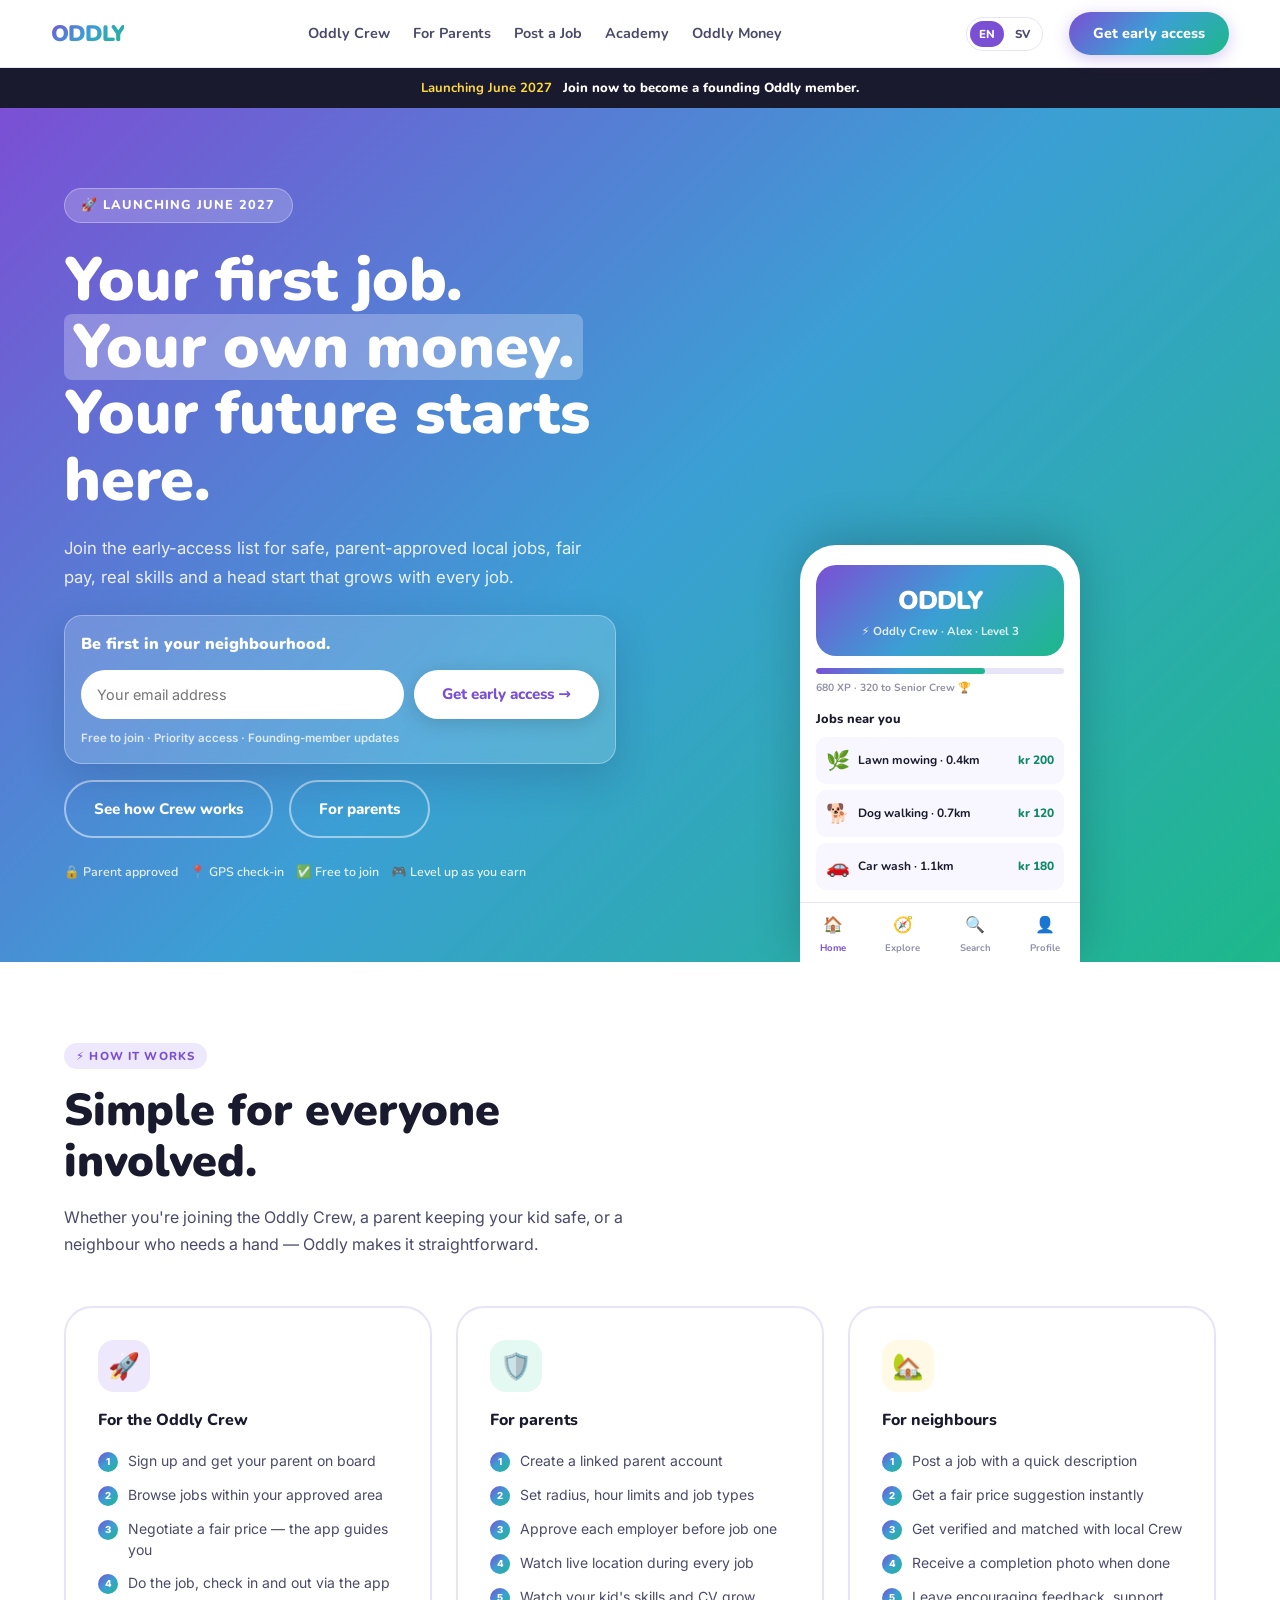
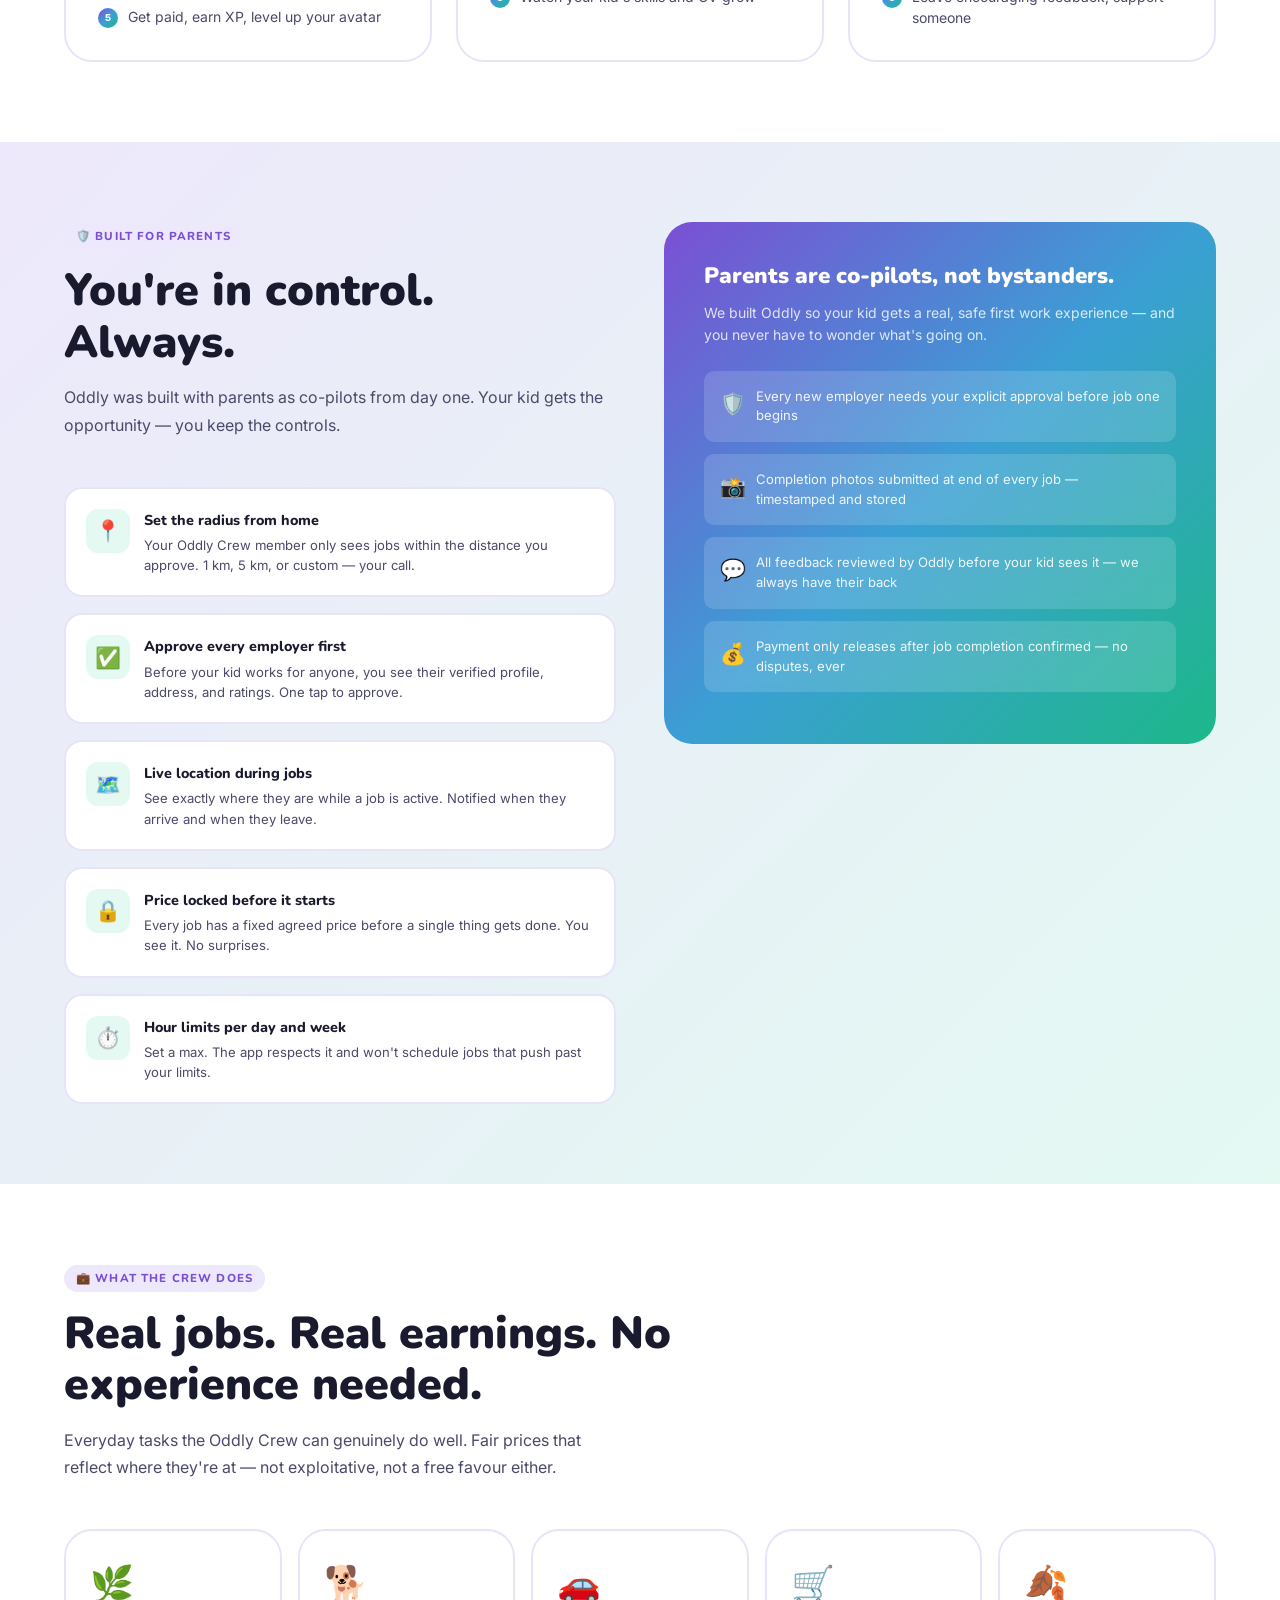
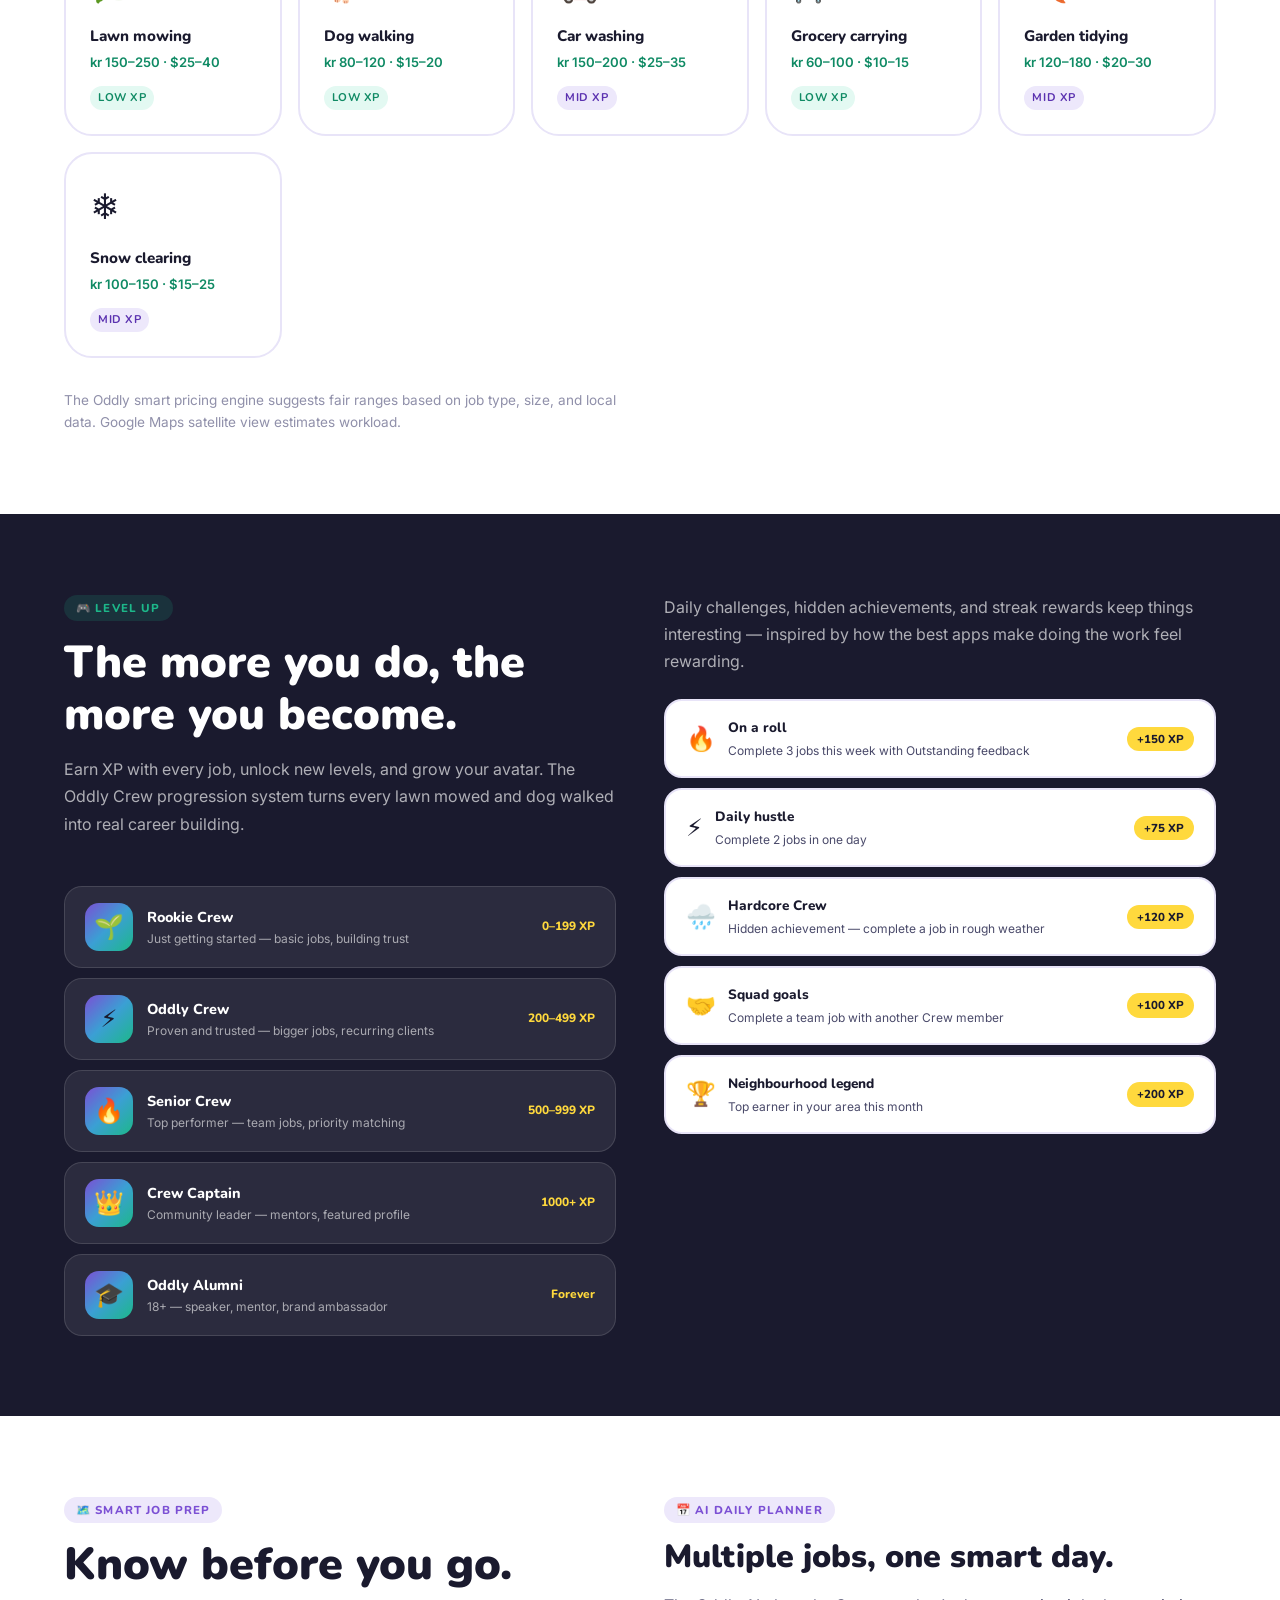
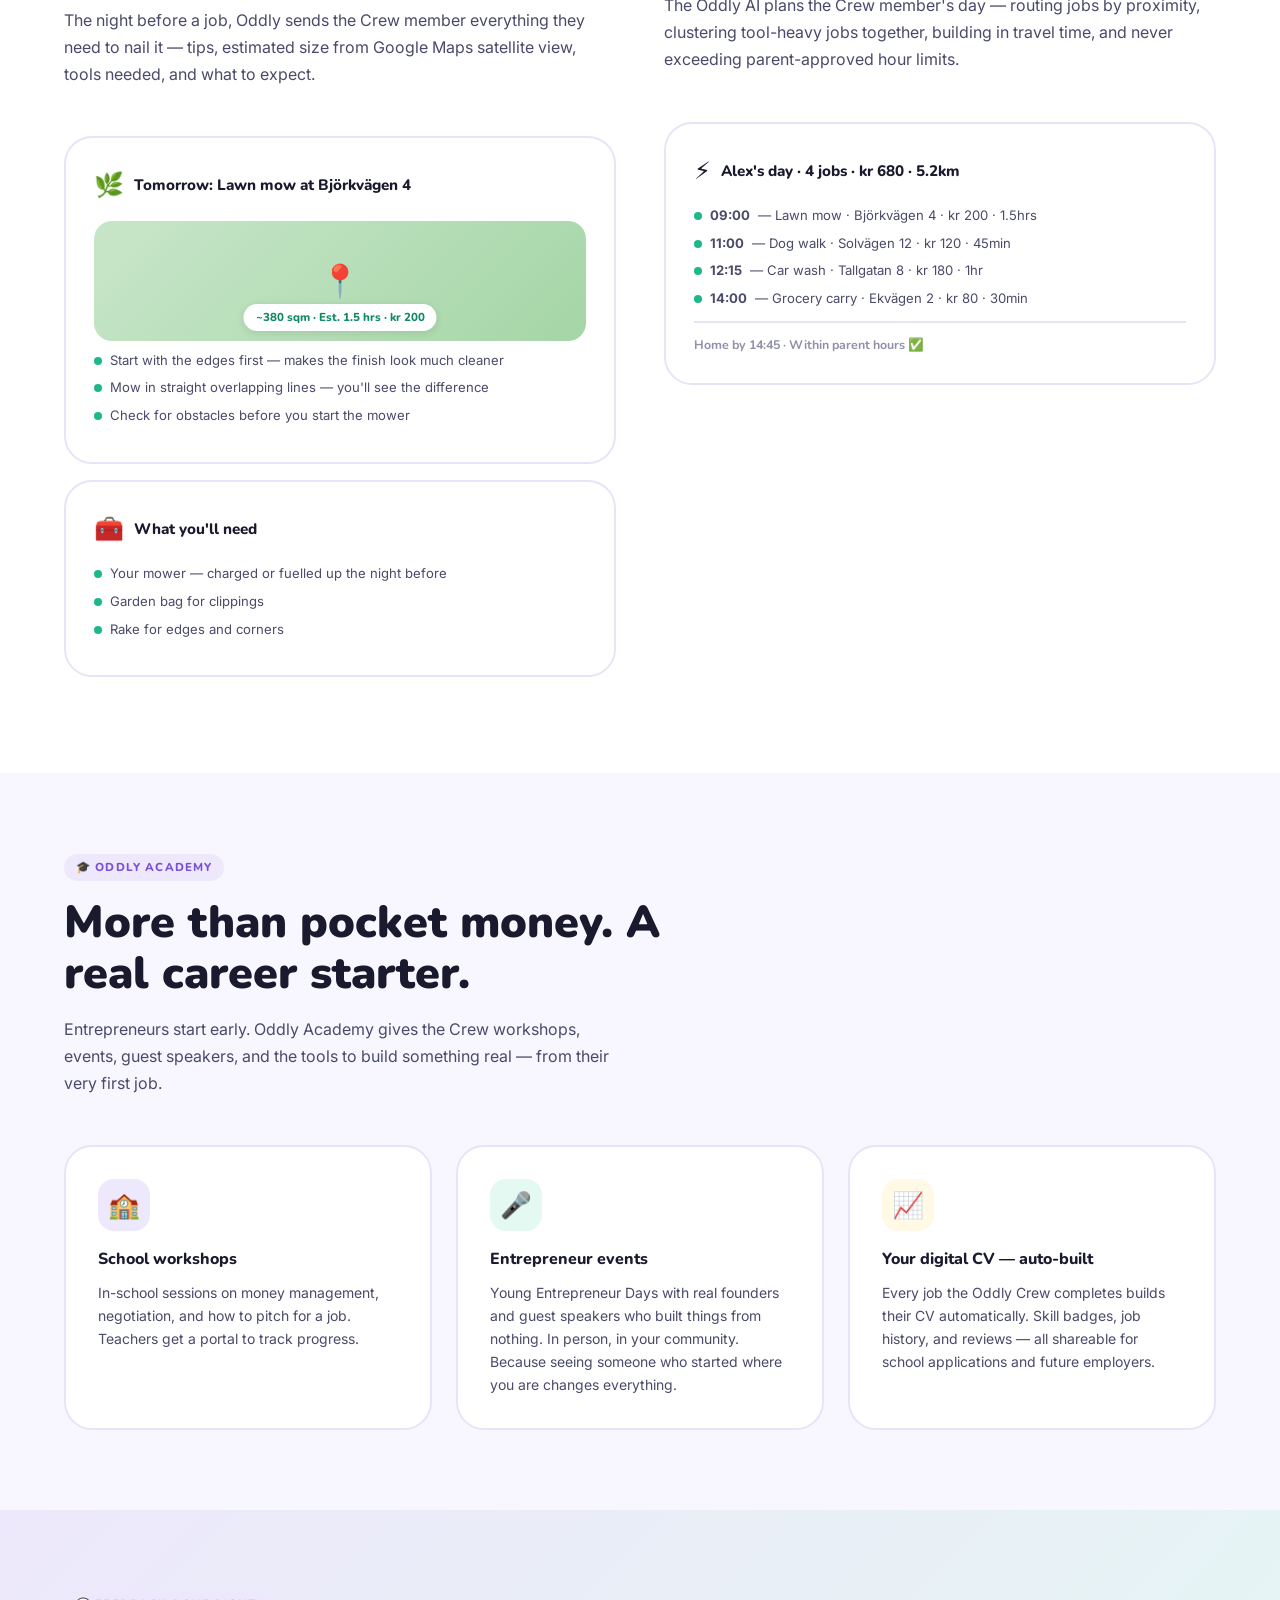
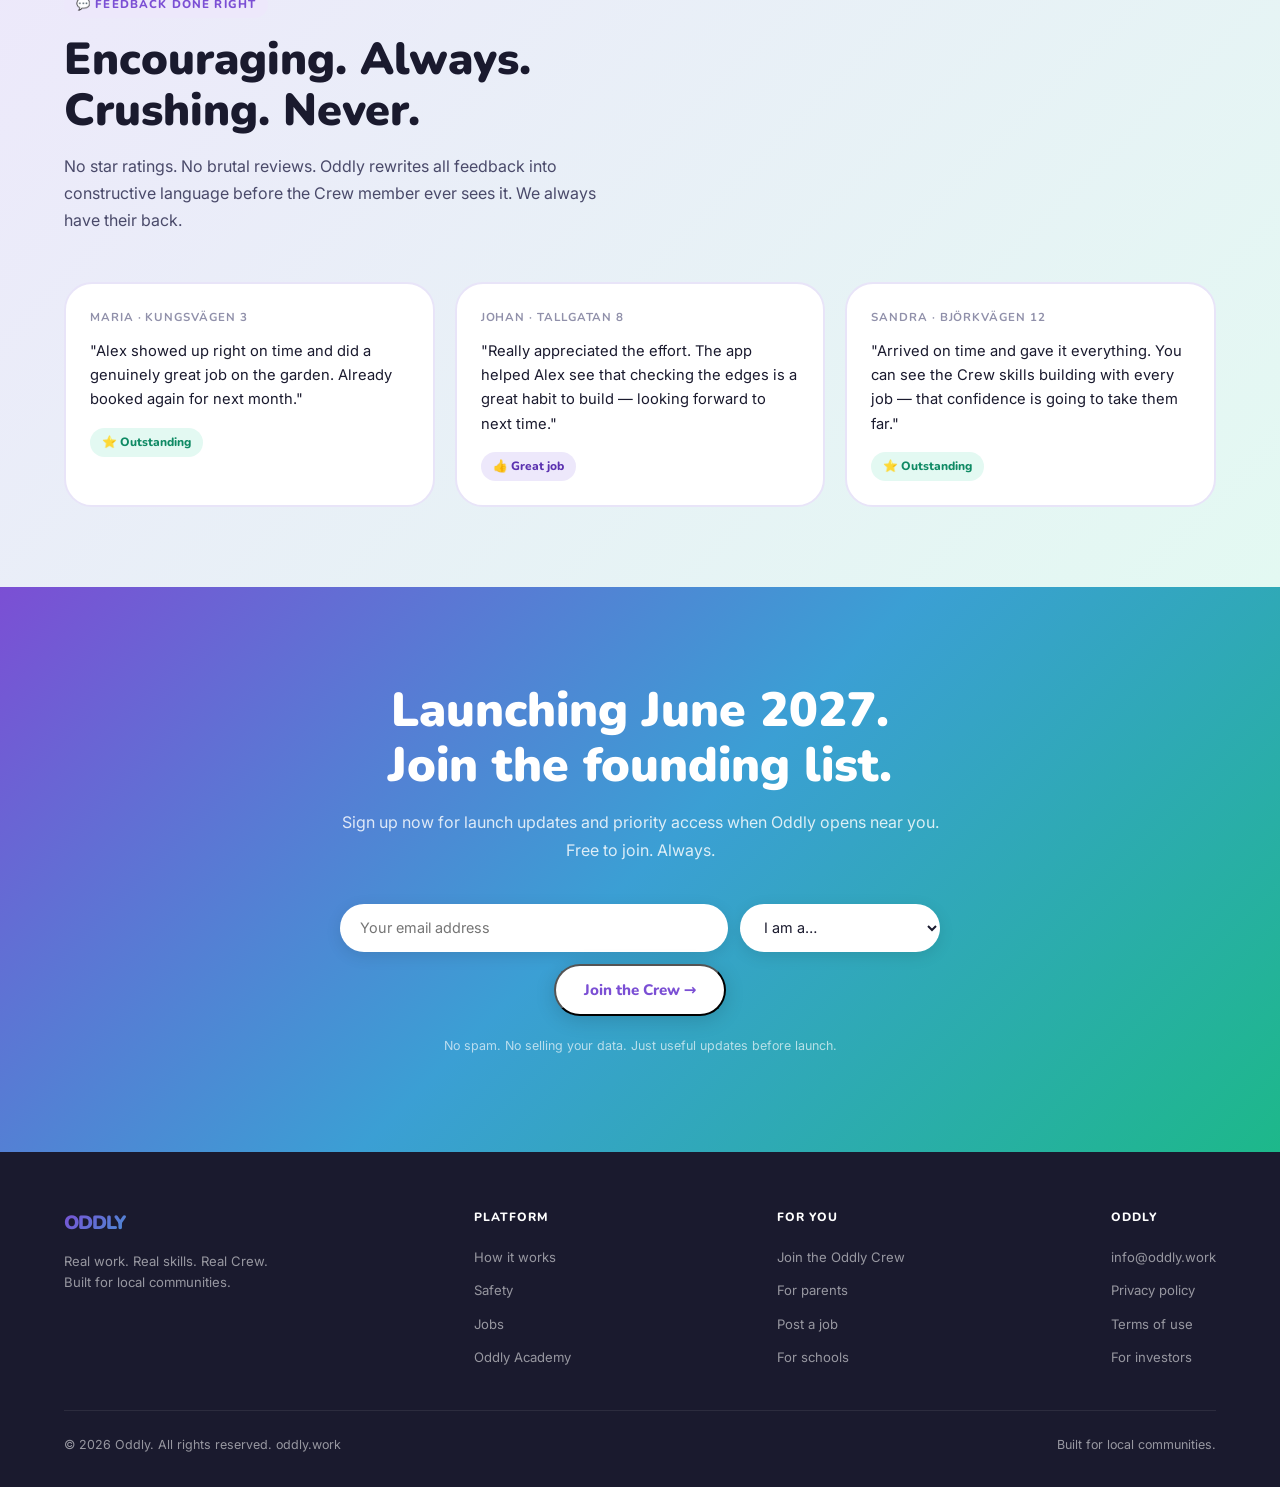
==== commit c9acf563: "Add files via upload" ====
--- a/index.html
+++ b/index.html
@@ -1,161 +1,395 @@
-<!doctype html>
+<!DOCTYPE html>
 <html lang="en">
 <head>
-  <meta charset="utf-8" />
-  <meta name="viewport" content="width=device-width, initial-scale=1" />
-  <title>Oddly | Local odd jobs for young people</title>
-  <meta name="description" content="Oddly helps young people earn from local odd jobs while parents stay fully in the loop." />
+  <meta charset="UTF-8" />
+  <meta name="viewport" content="width=device-width, initial-scale=1.0" />
+  <title>Oddly — Launching June 2027 | Join Early Access</title>
+  <meta name="description" content="Join Oddly early access before our June 2027 launch. Safe, parent-approved local jobs, fair pay and real skills for young people." />
   <link rel="preconnect" href="https://fonts.googleapis.com" />
   <link rel="preconnect" href="https://fonts.gstatic.com" crossorigin />
-  <link href="https://fonts.googleapis.com/css2?family=Inter:wght@400;500;600&family=Nunito:wght@700;800;900&display=swap" rel="stylesheet" />
-  <link rel="stylesheet" href="styles.css" />
+  <link href="https://fonts.googleapis.com/css2?family=Nunito:wght@400;600;700;800;900&family=Inter:wght@400;500;600&display=swap" rel="stylesheet" />
+  <style>
+    :root {
+      --purple:      #7B4FD4;
+      --purple-dark: #5B32B0;
+      --purple-light:#EDE8FB;
+      --teal:        #1DB88A;
+      --teal-dark:   #0F8A64;
+      --teal-light:  #E3F9F2;
+      --grad:        linear-gradient(135deg, #7B4FD4 0%, #3B9FD4 50%, #1DB88A 100%);
+      --grad-soft:   linear-gradient(135deg, #EDE8FB 0%, #E3F9F2 100%);
+      --ink:         #1A1A2E;
+      --ink-muted:   #4A4A6A;
+      --ink-faint:   #9090AA;
+      --white:       #FFFFFF;
+      --bg:          #F8F7FF;
+      --border:      #E8E4F8;
+      --yellow:      #FFD93D;
+      --coral:       #FF6B6B;
+      --sans:        'Nunito', system-ui, sans-serif;
+      --body:        'Inter', system-ui, sans-serif;
+      --radius:      18px;
+      --radius-sm:   10px;
+      --radius-xl:   28px;
+    }
+    *, *::before, *::after { box-sizing: border-box; margin: 0; padding: 0; }
+    html { scroll-behavior: smooth; }
+    body { font-family: var(--body); background: var(--bg); color: var(--ink); line-height: 1.6; -webkit-font-smoothing: antialiased; }
+    a { color: inherit; text-decoration: none; }
+    nav {
+      position: sticky; top: 0; z-index: 100;
+      background: rgba(255,255,255,0.95); backdrop-filter: blur(16px);
+      border-bottom: 1px solid var(--border);
+      padding: 0 clamp(1.25rem,4vw,4rem); height: 68px;
+      display: flex; align-items: center; gap: clamp(.75rem,2vw,2rem);
+    }
+    .nav-logo { flex: 0 0 auto; font-family: var(--sans); font-weight: 900; font-size: 1.4rem; letter-spacing: -1px; background: var(--grad); -webkit-background-clip: text; -webkit-text-fill-color: transparent; background-clip: text; }
+    .nav-links { flex: 1 1 auto; display: flex; justify-content: center; gap: clamp(.65rem,1.8vw,2rem); list-style: none; font-family: var(--sans); font-size: 0.9rem; font-weight: 700; color: var(--ink-muted); white-space: nowrap; }
+    .nav-links a:hover { color: var(--purple); }
+    .nav-links a.active { color: var(--purple); }
+    .nav-cta { background: var(--grad); color: var(--white); padding: 0.6rem 1.5rem; border-radius: 99px; font-family: var(--sans); font-weight: 800; font-size: 0.9rem; transition: opacity 0.2s, transform 0.15s; box-shadow: 0 4px 16px rgba(123,79,212,0.3); }
+    .nav-cta:hover { opacity: 0.9; transform: translateY(-1px); }
+    .launch-strip { background: var(--ink); color: var(--white); padding: 0.6rem 5vw; display: flex; justify-content: center; align-items: center; gap: 0.7rem; text-align: center; font-family: var(--sans); font-size: 0.82rem; font-weight: 800; }
+    .launch-strip strong { color: var(--yellow); }
+    @media (max-width: 1240px) { .nav-cta { display: none; } }
+    @media (max-width: 900px) { .nav-links { display: none; } }
+    .hero { background: var(--grad); padding: 5rem 5vw 0; display: grid; grid-template-columns: 1fr 1fr; gap: 3rem; align-items: end; overflow: hidden; min-height: 85vh; }
+    .hero-content { padding-bottom: 5rem; }
+    .hero-crew-badge { display: inline-flex; align-items: center; gap: 8px; background: rgba(255,255,255,0.2); border: 1px solid rgba(255,255,255,0.3); border-radius: 99px; padding: 6px 16px; font-family: var(--sans); font-size: 0.8rem; font-weight: 800; color: var(--white); text-transform: uppercase; letter-spacing: 0.08em; margin-bottom: 1.5rem; backdrop-filter: blur(8px); }
+    .hero-headline { font-family: var(--sans); font-weight: 900; font-size: clamp(2.4rem, 5vw, 3.8rem); line-height: 1.1; color: var(--white); margin-bottom: 1.25rem; }
+    .hero-headline .highlight { background: rgba(255,255,255,0.25); border-radius: 8px; padding: 0 8px; display: inline-block; }
+    .hero-sub { font-size: 1.05rem; color: rgba(255,255,255,0.88); max-width: 520px; margin-bottom: 1.5rem; line-height: 1.7; }
+    .hero-signup { max-width: 560px; padding: 1rem; margin-bottom: 1rem; background: rgba(255,255,255,0.16); border: 1px solid rgba(255,255,255,0.32); border-radius: var(--radius); backdrop-filter: blur(12px); box-shadow: 0 14px 40px rgba(35,25,80,0.18); }
+    .hero-signup-title { color: var(--white); font-family: var(--sans); font-weight: 900; font-size: 1rem; margin-bottom: 0.75rem; }
+    .hero-signup-form { display: grid; grid-template-columns: minmax(0,1fr) auto; gap: 0.65rem; }
+    .hero-signup-form input { min-width: 0; padding: 0.9rem 1rem; border: 0; border-radius: 99px; color: var(--ink); font-family: var(--body); font-size: 0.9rem; outline: none; }
+    .hero-signup-form button { border: 0; cursor: pointer; }
+    .hero-signup-note { margin-top: 0.65rem; color: rgba(255,255,255,0.78); font-size: 0.72rem; font-weight: 600; }
+    .hero-signup .waitlist-success { margin-top: 0; }
+    .hero-actions { display: flex; gap: 1rem; flex-wrap: wrap; margin-bottom: 1.5rem; }
+    .btn-white { background: var(--white); color: var(--purple); padding: 0.9rem 1.75rem; border-radius: 99px; font-family: var(--sans); font-weight: 800; font-size: 0.95rem; transition: transform 0.15s, box-shadow 0.15s; box-shadow: 0 4px 20px rgba(0,0,0,0.15); display: inline-flex; align-items: center; gap: 6px; }
+    .btn-white:hover { transform: translateY(-2px); box-shadow: 0 8px 28px rgba(0,0,0,0.2); }
+    .btn-outline-white { background: transparent; color: var(--white); padding: 0.9rem 1.75rem; border-radius: 99px; font-family: var(--sans); font-weight: 800; font-size: 0.95rem; border: 2px solid rgba(255,255,255,0.5); transition: background 0.2s, border-color 0.2s; display: inline-flex; align-items: center; gap: 6px; }
+    .btn-outline-white:hover { background: rgba(255,255,255,0.15); border-color: white; }
+    .btn-grad { background: var(--grad); color: var(--white); padding: 0.9rem 1.75rem; border-radius: 99px; font-family: var(--sans); font-weight: 800; font-size: 0.95rem; display: inline-flex; align-items: center; gap: 6px; box-shadow: 0 4px 16px rgba(123,79,212,0.3); transition: opacity 0.2s, transform 0.15s; }
+    .btn-grad:hover { opacity: 0.9; transform: translateY(-2px); }
+    .hero-trust { display: flex; gap: 0.75rem; flex-wrap: wrap; }
+    .hero-trust-item { display: flex; align-items: center; gap: 5px; font-size: 0.78rem; font-weight: 600; color: rgba(255,255,255,0.85); font-family: var(--sans); }
+    .hero-phone { justify-self: center; align-self: end; width: 280px; background: white; border-radius: 36px 36px 0 0; box-shadow: 0 -8px 48px rgba(0,0,0,0.2); overflow: hidden; padding: 20px 16px 0; }
+    .phone-header-grad { background: var(--grad); border-radius: 20px; padding: 16px; margin-bottom: 12px; text-align: center; }
+    .phone-logo { font-family: var(--sans); font-weight: 900; font-size: 1.6rem; color: white; letter-spacing: -1px; }
+    .phone-crew-tag { font-family: var(--sans); font-weight: 700; font-size: 0.72rem; color: rgba(255,255,255,0.85); }
+    .phone-section-title { font-family: var(--sans); font-weight: 800; font-size: 0.8rem; color: var(--ink); margin-bottom: 8px; }
+    .phone-jobs { display: flex; flex-direction: column; gap: 6px; margin-bottom: 12px; }
+    .phone-job-row { display: flex; align-items: center; gap: 8px; background: var(--bg); border-radius: 10px; padding: 8px 10px; }
+    .phone-job-emoji { font-size: 1.2rem; }
+    .phone-job-name { font-family: var(--sans); font-weight: 700; font-size: 0.75rem; color: var(--ink); flex: 1; }
+    .phone-job-pay { font-family: var(--sans); font-weight: 800; font-size: 0.75rem; color: var(--teal-dark); }
+    .phone-xp-bar { background: var(--border); border-radius: 99px; height: 6px; margin-bottom: 6px; overflow: hidden; }
+    .phone-xp-fill { height: 100%; background: var(--grad); border-radius: 99px; width: 68%; }
+    .phone-xp-label { font-family: var(--sans); font-size: 0.65rem; font-weight: 700; color: var(--ink-faint); margin-bottom: 12px; }
+    .phone-nav { display: flex; justify-content: space-around; border-top: 1px solid var(--border); padding: 10px 0 6px; margin: 0 -16px; }
+    .phone-nav-item { display: flex; flex-direction: column; align-items: center; gap: 2px; font-family: var(--sans); font-size: 0.6rem; font-weight: 700; color: var(--ink-faint); }
+    .phone-nav-item.active { color: var(--purple); }
+    .phone-nav-icon { font-size: 1rem; }
+    .section { padding: 5rem 5vw; }
+    .section-alt { background: var(--white); }
+    .section-grad { background: var(--grad-soft); }
+    .section-dark { background: var(--ink); }
+    .section-label { display: inline-flex; align-items: center; gap: 6px; font-family: var(--sans); font-size: 0.72rem; font-weight: 800; text-transform: uppercase; letter-spacing: 0.1em; color: var(--purple); background: var(--purple-light); padding: 4px 12px; border-radius: 99px; margin-bottom: 1rem; }
+    .section-dark .section-label { color: var(--teal); background: rgba(29,184,138,0.15); }
+    .section-headline { font-family: var(--sans); font-weight: 900; font-size: clamp(1.8rem, 3.5vw, 2.8rem); line-height: 1.15; color: var(--ink); max-width: 620px; margin-bottom: 1rem; }
+    .section-dark .section-headline { color: var(--white); }
+    .section-sub { font-size: 1rem; color: var(--ink-muted); max-width: 560px; margin-bottom: 3rem; line-height: 1.7; }
+    .section-dark .section-sub { color: rgba(255,255,255,0.65); }
+    .how-grid { display: grid; grid-template-columns: repeat(auto-fit, minmax(280px, 1fr)); gap: 1.5rem; }
+    .how-card { background: var(--white); border-radius: var(--radius-xl); padding: 2rem; border: 2px solid var(--border); transition: border-color 0.2s, transform 0.2s; }
+    .how-card:hover { border-color: var(--purple); transform: translateY(-3px); }
+    .how-card-icon { width: 52px; height: 52px; border-radius: 16px; display: flex; align-items: center; justify-content: center; font-size: 1.6rem; margin-bottom: 1rem; }
+    .icon-purple { background: var(--purple-light); }
+    .icon-teal { background: var(--teal-light); }
+    .icon-yellow { background: #FFF9E6; }
+    .icon-coral { background: #FFF0F0; }
+    .how-card-title { font-family: var(--sans); font-weight: 800; font-size: 1rem; color: var(--ink); margin-bottom: 0.5rem; }
+    .how-card-desc { font-size: 0.875rem; color: var(--ink-muted); line-height: 1.65; }
+    .how-steps { list-style: none; display: flex; flex-direction: column; gap: 0.75rem; margin-top: 1rem; }
+    .how-step { display: flex; gap: 10px; align-items: flex-start; font-size: 0.875rem; color: var(--ink-muted); line-height: 1.5; }
+    .how-step-dot { width: 20px; height: 20px; border-radius: 50%; background: var(--grad); display: flex; align-items: center; justify-content: center; font-size: 0.6rem; font-weight: 800; color: white; flex-shrink: 0; margin-top: 2px; }
+    .two-col { display: grid; grid-template-columns: 1fr 1fr; gap: 3rem; align-items: start; }
+    .three-col { display: grid; grid-template-columns: repeat(auto-fit, minmax(220px, 1fr)); gap: 1.25rem; }
+    .feature-list { display: flex; flex-direction: column; gap: 1rem; }
+    .feature-item { display: flex; gap: 14px; align-items: flex-start; padding: 1.25rem; background: var(--white); border-radius: var(--radius); border: 2px solid var(--border); transition: border-color 0.2s; }
+    .feature-item:hover { border-color: var(--purple); }
+    .feature-item.teal:hover { border-color: var(--teal); }
+    .feature-icon { width: 44px; height: 44px; border-radius: 12px; display: flex; align-items: center; justify-content: center; font-size: 1.3rem; flex-shrink: 0; }
+    .fi-teal { background: var(--teal-light); }
+    .fi-purple { background: var(--purple-light); }
+    .fi-yellow { background: #FFF9E6; }
+    .fi-coral { background: #FFF0F0; }
+    .feature-title { font-family: var(--sans); font-size: 0.9rem; font-weight: 800; color: var(--ink); margin-bottom: 3px; }
+    .feature-desc { font-size: 0.82rem; color: var(--ink-muted); line-height: 1.55; }
+    .aside-card { background: var(--grad); border-radius: var(--radius-xl); padding: 2.5rem; color: var(--white); position: sticky; top: 80px; }
+    .aside-card.dark { background: var(--ink); }
+    .aside-title { font-family: var(--sans); font-weight: 900; font-size: 1.4rem; margin-bottom: 0.75rem; line-height: 1.25; }
+    .aside-desc { font-size: 0.875rem; opacity: 0.8; margin-bottom: 1.5rem; line-height: 1.6; }
+    .aside-stat { background: rgba(255,255,255,0.15); border-radius: var(--radius-sm); padding: 1rem; margin-bottom: 0.75rem; display: flex; align-items: flex-start; gap: 10px; backdrop-filter: blur(8px); }
+    .aside-stat-icon { font-size: 1.3rem; flex-shrink: 0; }
+    .aside-stat-text { font-size: 0.82rem; line-height: 1.5; opacity: 0.9; }
+    .jobs-grid { display: grid; grid-template-columns: repeat(auto-fill, minmax(180px, 1fr)); gap: 1rem; margin-bottom: 2rem; }
+    .job-card { background: var(--white); border-radius: var(--radius-xl); padding: 1.5rem; border: 2px solid var(--border); transition: transform 0.15s, box-shadow 0.15s, border-color 0.15s; }
+    .job-card:hover { transform: translateY(-4px); box-shadow: 0 12px 32px rgba(123,79,212,0.12); border-color: var(--purple); }
+    .job-card-emoji { font-size: 2.2rem; margin-bottom: 0.75rem; }
+    .job-card-name { font-family: var(--sans); font-size: 0.95rem; font-weight: 800; color: var(--ink); margin-bottom: 4px; }
+    .job-card-range { font-size: 0.82rem; color: var(--teal-dark); font-weight: 600; margin-bottom: 10px; }
+    .job-card-xp { font-size: 0.7rem; font-weight: 700; font-family: var(--sans); padding: 3px 8px; border-radius: 99px; display: inline-block; text-transform: uppercase; letter-spacing: 0.05em; }
+    .xp-low { background: var(--teal-light); color: var(--teal-dark); }
+    .xp-mid { background: var(--purple-light); color: var(--purple-dark); }
+    .game-grid { display: grid; grid-template-columns: 1fr 1fr; gap: 3rem; align-items: start; }
+    .level-cards { display: flex; flex-direction: column; gap: 10px; }
+    .level-card { display: flex; gap: 14px; align-items: center; background: rgba(255,255,255,0.08); border-radius: var(--radius); padding: 1rem 1.25rem; border: 1px solid rgba(255,255,255,0.12); transition: background 0.2s; }
+    .level-card:hover { background: rgba(255,255,255,0.14); }
+    .level-card-avatar { width: 48px; height: 48px; border-radius: 14px; background: var(--grad); display: flex; align-items: center; justify-content: center; font-size: 1.5rem; flex-shrink: 0; }
+    .level-card-name { font-family: var(--sans); font-weight: 800; font-size: 0.9rem; color: var(--white); margin-bottom: 2px; }
+    .level-card-desc { font-size: 0.75rem; color: rgba(255,255,255,0.6); line-height: 1.4; }
+    .level-card-jobs { font-family: var(--sans); font-weight: 800; font-size: 0.75rem; color: var(--yellow); margin-left: auto; white-space: nowrap; }
+    .challenge-showcase { display: flex; flex-direction: column; gap: 10px; }
+    .challenge-card { background: var(--white); border-radius: var(--radius); padding: 1rem 1.25rem; border: 2px solid var(--border); display: flex; gap: 12px; align-items: center; }
+    .challenge-icon { font-size: 1.5rem; flex-shrink: 0; }
+    .challenge-title { font-family: var(--sans); font-weight: 800; font-size: 0.85rem; color: var(--ink); margin-bottom: 2px; }
+    .challenge-desc { font-size: 0.75rem; color: var(--ink-muted); }
+    .challenge-reward { margin-left: auto; background: var(--yellow); border-radius: 99px; padding: 3px 10px; font-family: var(--sans); font-size: 0.72rem; font-weight: 800; color: var(--ink); white-space: nowrap; flex-shrink: 0; }
+    .prep-card { background: var(--white); border-radius: var(--radius-xl); padding: 1.75rem; border: 2px solid var(--border); margin-bottom: 1rem; }
+    .prep-card-header { display: flex; align-items: center; gap: 10px; margin-bottom: 1rem; }
+    .prep-card-icon { font-size: 1.5rem; }
+    .prep-card-title { font-family: var(--sans); font-weight: 800; font-size: 0.95rem; color: var(--ink); }
+    .prep-tip { display: flex; gap: 8px; align-items: flex-start; margin-bottom: 8px; font-size: 0.82rem; color: var(--ink-muted); line-height: 1.5; }
+    .prep-tip-dot { width: 8px; height: 8px; border-radius: 50%; background: var(--teal); flex-shrink: 0; margin-top: 6px; }
+    .map-preview { background: linear-gradient(135deg, #c8e6c9, #a5d6a7); border-radius: var(--radius); height: 120px; display: flex; align-items: center; justify-content: center; margin-bottom: 10px; position: relative; overflow: hidden; }
+    .map-pin { font-size: 2rem; }
+    .map-label { position: absolute; bottom: 10px; left: 50%; transform: translateX(-50%); background: var(--white); border-radius: 99px; padding: 4px 12px; font-family: var(--sans); font-size: 0.72rem; font-weight: 800; color: var(--teal-dark); box-shadow: 0 2px 8px rgba(0,0,0,0.1); white-space: nowrap; }
+    .feedback-grid { display: grid; grid-template-columns: repeat(auto-fit, minmax(260px, 1fr)); gap: 1.25rem; }
+    .feedback-card { background: var(--white); border-radius: var(--radius-xl); padding: 1.5rem; border: 2px solid var(--border); }
+    .feedback-from { font-family: var(--sans); font-size: 0.72rem; font-weight: 700; text-transform: uppercase; letter-spacing: 0.08em; color: var(--ink-faint); margin-bottom: 0.75rem; }
+    .feedback-text { font-size: 0.92rem; color: var(--ink); line-height: 1.65; margin-bottom: 1rem; }
+    .feedback-badge { display: inline-flex; align-items: center; gap: 5px; font-family: var(--sans); font-size: 0.75rem; font-weight: 800; padding: 5px 12px; border-radius: 99px; }
+    .fb-outstanding { background: var(--teal-light); color: var(--teal-dark); }
+    .fb-great { background: var(--purple-light); color: var(--purple-dark); }
+    .markets-grid { display: grid; grid-template-columns: 1fr 1fr; gap: 1.5rem; }
+    .market-card { background: var(--white); border-radius: var(--radius-xl); padding: 2rem; border: 2px solid var(--border); transition: border-color 0.2s, transform 0.15s; }
+    .market-card:hover { border-color: var(--purple); transform: translateY(-2px); }
+    .market-flag { font-size: 2.8rem; margin-bottom: 1rem; }
+    .market-name { font-family: var(--sans); font-weight: 900; font-size: 1.3rem; color: var(--ink); margin-bottom: 0.5rem; }
+    .market-desc { font-size: 0.875rem; color: var(--ink-muted); line-height: 1.65; margin-bottom: 1.25rem; }
+    .market-tags { display: flex; flex-wrap: wrap; gap: 6px; }
+    .market-tag { background: var(--purple-light); color: var(--purple-dark); font-family: var(--sans); font-size: 0.72rem; font-weight: 700; padding: 4px 10px; border-radius: 99px; }
+    .waitlist-section { background: var(--grad); padding: 6rem 5vw; text-align: center; }
+    .waitlist-inner { max-width: 600px; margin: 0 auto; }
+    .waitlist-headline { font-family: var(--sans); font-weight: 900; font-size: clamp(2rem, 4vw, 3rem); color: var(--white); margin-bottom: 1rem; line-height: 1.15; }
+    .waitlist-sub { font-size: 1rem; color: rgba(255,255,255,0.82); margin-bottom: 2.5rem; line-height: 1.7; }
+    .waitlist-form { display: flex; gap: 0.75rem; flex-wrap: wrap; justify-content: center; }
+    .waitlist-input { flex: 1; min-width: 220px; padding: 0.9rem 1.25rem; border-radius: 99px; border: none; font-family: var(--body); font-size: 0.9rem; color: var(--ink); outline: none; box-shadow: 0 4px 16px rgba(0,0,0,0.1); }
+    .waitlist-select { padding: 0.9rem 1.25rem; border-radius: 99px; border: none; font-family: var(--body); font-size: 0.9rem; color: var(--ink); background: var(--white); cursor: pointer; outline: none; box-shadow: 0 4px 16px rgba(0,0,0,0.1); }
+    .waitlist-note { font-size: 0.78rem; color: rgba(255,255,255,0.65); margin-top: 1.25rem; }
+    .waitlist-success { display: none; background: rgba(255,255,255,0.2); border: 1px solid rgba(255,255,255,0.4); border-radius: var(--radius); padding: 1rem 1.5rem; font-family: var(--sans); font-size: 0.95rem; font-weight: 700; color: var(--white); margin-top: 1.5rem; backdrop-filter: blur(8px); }
+    footer { background: var(--ink); color: rgba(255,255,255,0.55); padding: 3.5rem 5vw 2rem; }
+    .footer-inner { display: flex; justify-content: space-between; align-items: flex-start; gap: 2rem; flex-wrap: wrap; margin-bottom: 2.5rem; }
+    .footer-brand { max-width: 240px; }
+    .footer-logo-text { font-family: var(--sans); font-weight: 900; font-size: 1.2rem; letter-spacing: -1px; background: var(--grad); -webkit-background-clip: text; -webkit-text-fill-color: transparent; background-clip: text; margin-bottom: 0.75rem; }
+    .footer-tagline { font-size: 0.82rem; line-height: 1.6; }
+    .footer-col h4 { font-family: var(--sans); font-size: 0.75rem; font-weight: 800; text-transform: uppercase; letter-spacing: 0.08em; color: var(--white); margin-bottom: 1rem; }
+    .footer-col ul { list-style: none; display: flex; flex-direction: column; gap: 0.5rem; }
+    .footer-col a { font-size: 0.82rem; transition: color 0.15s; }
+    .footer-col a:hover { color: var(--white); }
+    .footer-bottom { border-top: 1px solid rgba(255,255,255,0.08); padding-top: 1.5rem; display: flex; justify-content: space-between; align-items: center; flex-wrap: wrap; gap: 1rem; font-size: 0.78rem; }
+    .footer-markets { display: flex; gap: 0.75rem; }
+    .reveal { opacity: 0; transform: translateY(24px); transition: opacity 0.65s ease, transform 0.65s ease; }
+    .reveal.visible { opacity: 1; transform: translateY(0); }
+    @media (prefers-reduced-motion: reduce) { .reveal { opacity: 1; transform: none; transition: none; } }
+    @media (max-width: 900px) { .hero { grid-template-columns: 1fr; min-height: auto; } .hero-phone { display: none; } .two-col, .game-grid, .markets-grid { grid-template-columns: 1fr; } .aside-card { position: static; } }
+    @media (max-width: 600px) { .launch-strip { align-items: flex-start; font-size: 0.76rem; } .hero-signup-form { grid-template-columns: 1fr; } .hero-signup-form .btn-white { width: 100%; justify-content: center; } .hero-actions { flex-direction: column; } .btn-white, .btn-outline-white, .btn-grad { justify-content: center; } .jobs-grid { grid-template-columns: 1fr 1fr; } .waitlist-form { flex-direction: column; } .waitlist-input, .waitlist-select { width: 100%; } }
+  </style>
 </head>
 <body>
-  <header class="site-nav">
-    <a class="logo" href="index.html">ODDLY</a>
-    <nav class="nav-links" aria-label="Main navigation">
-      <a href="crew.html">Crew</a>
-      <a href="parents.html">Parents</a>
-      <a href="post-a-job.html">Post a job</a>
-      <a href="academy.html">Academy</a>
-      <a href="safety.html">Safety</a>
-    </nav>
-    <a class="button button-primary" href="#waitlist">Join the Crew</a>
-    <button class="nav-toggle" type="button" aria-label="Open menu" aria-expanded="false">☰</button>
-  </header>
-
-  <main>
-    <section class="hero">
+  <nav>
+    <a href="index.html" class="nav-logo">ODDLY</a>
+    <ul class="nav-links">
+      <li><a href="crew.html">Oddly Crew</a></li>
+      <li><a href="parents.html">For Parents</a></li>
+      <li><a href="neighbours.html">Post a Job</a></li>
+      <li><a href="academy.html">Academy</a></li>
+      <li><a href="money.html">Oddly Money</a></li>
+    </ul>
+    <a href="#early-access" class="nav-cta">Get early access</a>
+  </nav>
+  <div class="launch-strip"><strong>Launching June 2027</strong><span>Join now to become a founding Oddly member.</span></div>
+  <section class="hero">
+    <div class="hero-content">
+      <div class="hero-crew-badge">🚀 Launching June 2027</div>
+      <h1 class="hero-headline">Your first job.<br><span class="highlight">Your own money.</span><br>Your future starts here.</h1>
+      <p class="hero-sub">Join the early-access list for safe, parent-approved local jobs, fair pay, real skills and a head start that grows with every job.</p>
+      <div class="hero-signup" id="early-access">
+        <div class="hero-signup-title">Be first in your neighbourhood.</div>
+        <form class="hero-signup-form" onsubmit="handleWaitlist(event)">
+          <input type="email" placeholder="Your email address" aria-label="Email address" required />
+          <button type="submit" class="btn-white">Get early access →</button>
+        </form>
+        <div class="waitlist-success">You're on the founding-member list. We'll keep you updated before June 2027.</div>
+        <div class="hero-signup-note">Free to join · Priority access · Founding-member updates</div>
+      </div>
+      <div class="hero-actions">
+        <a href="crew.html" class="btn-outline-white">See how Crew works</a>
+        <a href="parents.html" class="btn-outline-white">For parents</a>
+      </div>
+      <div class="hero-trust">
+        <div class="hero-trust-item">🔒 Parent approved</div>
+        <div class="hero-trust-item">📍 GPS check-in</div>
+        <div class="hero-trust-item">✅ Free to join</div>
+        <div class="hero-trust-item">🎮 Level up as you earn</div>
+      </div>
+    </div>
+    <div class="hero-phone">
+      <div class="phone-header-grad"><div class="phone-logo">ODDLY</div><div class="phone-crew-tag">⚡ Oddly Crew · Alex · Level 3</div></div>
+      <div class="phone-xp-bar"><div class="phone-xp-fill"></div></div>
+      <div class="phone-xp-label">680 XP · 320 to Senior Crew 🏆</div>
+      <div class="phone-section-title">Jobs near you</div>
+      <div class="phone-jobs">
+        <div class="phone-job-row"><div class="phone-job-emoji">🌿</div><div class="phone-job-name">Lawn mowing · 0.4km</div><div class="phone-job-pay">kr 200</div></div>
+        <div class="phone-job-row"><div class="phone-job-emoji">🐕</div><div class="phone-job-name">Dog walking · 0.7km</div><div class="phone-job-pay">kr 120</div></div>
+        <div class="phone-job-row"><div class="phone-job-emoji">🚗</div><div class="phone-job-name">Car wash · 1.1km</div><div class="phone-job-pay">kr 180</div></div>
+      </div>
+      <div class="phone-nav">
+        <div class="phone-nav-item active"><div class="phone-nav-icon">🏠</div>Home</div>
+        <div class="phone-nav-item"><div class="phone-nav-icon">🧭</div>Explore</div>
+        <div class="phone-nav-item"><div class="phone-nav-icon">🔍</div>Search</div>
+        <div class="phone-nav-item"><div class="phone-nav-icon">👤</div>Profile</div>
+      </div>
+    </div>
+  </section>
+  <section class="section section-alt" id="how-it-works">
+    <div class="reveal">
+      <div class="section-label">⚡ How it works</div>
+      <h2 class="section-headline">Simple for everyone involved.</h2>
+      <p class="section-sub">Whether you're joining the Oddly Crew, a parent keeping your kid safe, or a neighbour who needs a hand — Oddly makes it straightforward.</p>
+    </div>
+    <div class="how-grid">
+      <div class="how-card reveal"><div class="how-card-icon icon-purple">🚀</div><div class="how-card-title">For the Oddly Crew</div><ul class="how-steps"><li class="how-step"><div class="how-step-dot">1</div>Sign up and get your parent on board</li><li class="how-step"><div class="how-step-dot">2</div>Browse jobs within your approved area</li><li class="how-step"><div class="how-step-dot">3</div>Negotiate a fair price — the app guides you</li><li class="how-step"><div class="how-step-dot">4</div>Do the job, check in and out via the app</li><li class="how-step"><div class="how-step-dot">5</div>Get paid, earn XP, level up your avatar</li></ul></div>
+      <div class="how-card reveal"><div class="how-card-icon icon-teal">🛡️</div><div class="how-card-title">For parents</div><ul class="how-steps"><li class="how-step"><div class="how-step-dot">1</div>Create a linked parent account</li><li class="how-step"><div class="how-step-dot">2</div>Set radius, hour limits and job types</li><li class="how-step"><div class="how-step-dot">3</div>Approve each employer before job one</li><li class="how-step"><div class="how-step-dot">4</div>Watch live location during every job</li><li class="how-step"><div class="how-step-dot">5</div>Watch your kid's skills and CV grow</li></ul></div>
+      <div class="how-card reveal"><div class="how-card-icon icon-yellow">🏡</div><div class="how-card-title">For neighbours</div><ul class="how-steps"><li class="how-step"><div class="how-step-dot">1</div>Post a job with a quick description</li><li class="how-step"><div class="how-step-dot">2</div>Get a fair price suggestion instantly</li><li class="how-step"><div class="how-step-dot">3</div>Get verified and matched with local Crew</li><li class="how-step"><div class="how-step-dot">4</div>Receive a completion photo when done</li><li class="how-step"><div class="how-step-dot">5</div>Leave encouraging feedback, support someone</li></ul></div>
+    </div>
+  </section>
+  <section class="section section-grad" id="safety">
+    <div class="two-col">
+      <div>
+        <div class="reveal"><div class="section-label">🛡️ Built for parents</div><h2 class="section-headline">You're in control. Always.</h2><p class="section-sub">Oddly was built with parents as co-pilots from day one. Your kid gets the opportunity — you keep the controls.</p></div>
+        <div class="feature-list">
+          <div class="feature-item teal reveal"><div class="feature-icon fi-teal">📍</div><div><div class="feature-title">Set the radius from home</div><div class="feature-desc">Your Oddly Crew member only sees jobs within the distance you approve. 1 km, 5 km, or custom — your call.</div></div></div>
+          <div class="feature-item teal reveal"><div class="feature-icon fi-teal">✅</div><div><div class="feature-title">Approve every employer first</div><div class="feature-desc">Before your kid works for anyone, you see their verified profile, address, and ratings. One tap to approve.</div></div></div>
+          <div class="feature-item teal reveal"><div class="feature-icon fi-teal">🗺️</div><div><div class="feature-title">Live location during jobs</div><div class="feature-desc">See exactly where they are while a job is active. Notified when they arrive and when they leave.</div></div></div>
+          <div class="feature-item teal reveal"><div class="feature-icon fi-teal">🔒</div><div><div class="feature-title">Price locked before it starts</div><div class="feature-desc">Every job has a fixed agreed price before a single thing gets done. You see it. No surprises.</div></div></div>
+          <div class="feature-item teal reveal"><div class="feature-icon fi-teal">⏱️</div><div><div class="feature-title">Hour limits per day and week</div><div class="feature-desc">Set a max. The app respects it and won't schedule jobs that push past your limits.</div></div></div>
+        </div>
+      </div>
       <div class="reveal">
-        <span class="eyebrow">Local jobs for the Oddly Crew</span>
-        <h1>Get out there. Earn real money. Build your future.</h1>
-        <p>Oddly connects the Oddly Crew with local jobs like lawn mowing, dog walking, car washing and garden help. Safe, fair, and parents stay in the loop from start to finish.</p>
-        <div class="hero-actions">
-          <a class="button button-light" href="#waitlist">Join the Oddly Crew</a>
-          <a class="button button-ghost" href="post-a-job.html">Post a job nearby</a>
+        <div class="aside-card">
+          <div class="aside-title">Parents are co-pilots, not bystanders.</div>
+          <div class="aside-desc">We built Oddly so your kid gets a real, safe first work experience — and you never have to wonder what's going on.</div>
+          <div class="aside-stat"><div class="aside-stat-icon">🛡️</div><div class="aside-stat-text">Every new employer needs your explicit approval before job one begins</div></div>
+          <div class="aside-stat"><div class="aside-stat-icon">📸</div><div class="aside-stat-text">Completion photos submitted at end of every job — timestamped and stored</div></div>
+          <div class="aside-stat"><div class="aside-stat-icon">💬</div><div class="aside-stat-text">All feedback reviewed by Oddly before your kid sees it — we always have their back</div></div>
+          <div class="aside-stat"><div class="aside-stat-icon">💰</div><div class="aside-stat-text">Payment only releases after job completion confirmed — no disputes, ever</div></div>
         </div>
-        <div class="trust-row">
-          <span>Parent approved</span><span>GPS check-in</span><span>Fair pricing</span><span>Level up as you earn</span>
+      </div>
+    </div>
+  </section>
+  <section class="section section-alt" id="jobs">
+    <div class="reveal"><div class="section-label">💼 What the Crew does</div><h2 class="section-headline">Real jobs. Real earnings. No experience needed.</h2><p class="section-sub">Everyday tasks the Oddly Crew can genuinely do well. Fair prices that reflect where they're at — not exploitative, not a free favour either.</p></div>
+    <div class="jobs-grid reveal">
+      <div class="job-card"><div class="job-card-emoji">🌿</div><div class="job-card-name">Lawn mowing</div><div class="job-card-range">kr 150–250 · $25–40</div><span class="job-card-xp xp-low">Low XP</span></div>
+      <div class="job-card"><div class="job-card-emoji">🐕</div><div class="job-card-name">Dog walking</div><div class="job-card-range">kr 80–120 · $15–20</div><span class="job-card-xp xp-low">Low XP</span></div>
+      <div class="job-card"><div class="job-card-emoji">🚗</div><div class="job-card-name">Car washing</div><div class="job-card-range">kr 150–200 · $25–35</div><span class="job-card-xp xp-mid">Mid XP</span></div>
+      <div class="job-card"><div class="job-card-emoji">🛒</div><div class="job-card-name">Grocery carrying</div><div class="job-card-range">kr 60–100 · $10–15</div><span class="job-card-xp xp-low">Low XP</span></div>
+      <div class="job-card"><div class="job-card-emoji">🍂</div><div class="job-card-name">Garden tidying</div><div class="job-card-range">kr 120–180 · $20–30</div><span class="job-card-xp xp-mid">Mid XP</span></div>
+      <div class="job-card"><div class="job-card-emoji">❄️</div><div class="job-card-name">Snow clearing</div><div class="job-card-range">kr 100–150 · $15–25</div><span class="job-card-xp xp-mid">Mid XP</span></div>
+    </div>
+    <p class="reveal" style="font-size:0.85rem;color:var(--ink-faint);max-width:560px;">The Oddly smart pricing engine suggests fair ranges based on job type, size, and local data. Google Maps satellite view estimates workload.</p>
+  </section>
+  <section class="section section-dark" id="crew">
+    <div class="game-grid">
+      <div class="reveal"><div class="section-label">🎮 Level up</div><h2 class="section-headline">The more you do, the more you become.</h2><p class="section-sub">Earn XP with every job, unlock new levels, and grow your avatar. The Oddly Crew progression system turns every lawn mowed and dog walked into real career building.</p>
+        <div class="level-cards">
+          <div class="level-card"><div class="level-card-avatar">🌱</div><div><div class="level-card-name">Rookie Crew</div><div class="level-card-desc">Just getting started — basic jobs, building trust</div></div><div class="level-card-jobs">0–199 XP</div></div>
+          <div class="level-card"><div class="level-card-avatar">⚡</div><div><div class="level-card-name">Oddly Crew</div><div class="level-card-desc">Proven and trusted — bigger jobs, recurring clients</div></div><div class="level-card-jobs">200–499 XP</div></div>
+          <div class="level-card"><div class="level-card-avatar">🔥</div><div><div class="level-card-name">Senior Crew</div><div class="level-card-desc">Top performer — team jobs, priority matching</div></div><div class="level-card-jobs">500–999 XP</div></div>
+          <div class="level-card"><div class="level-card-avatar">👑</div><div><div class="level-card-name">Crew Captain</div><div class="level-card-desc">Community leader — mentors, featured profile</div></div><div class="level-card-jobs">1000+ XP</div></div>
+          <div class="level-card"><div class="level-card-avatar">🎓</div><div><div class="level-card-name">Oddly Alumni</div><div class="level-card-desc">18+ — speaker, mentor, brand ambassador</div></div><div class="level-card-jobs">Forever</div></div>
         </div>
       </div>
-      <div class="app-visual reveal" aria-label="Oddly app preview">
-        <div class="phone">
-          <div class="phone-top">
-            <div class="phone-brand">ODDLY</div>
-            <div class="phone-meta">Alex · Level 3 · Senior Crew soon</div>
-            <div class="xp"><span></span></div>
-            <div class="phone-meta">680 XP · 320 to next level</div>
-          </div>
-          <div class="phone-card">
-            <h3>Jobs near you</h3>
-            <div class="job-row"><span>🌿</span><div><strong>Lawn mowing</strong><small>0.4 km · parent approved</small></div><span class="pay">kr 200</span></div>
-            <div class="job-row"><span>🐕</span><div><strong>Dog walking</strong><small>0.7 km · 45 minutes</small></div><span class="pay">kr 120</span></div>
-            <div class="job-row"><span>🚗</span><div><strong>Car wash</strong><small>1.1 km · tools listed</small></div><span class="pay">kr 180</span></div>
-          </div>
-          <div class="phone-card">
-            <h3>Today</h3>
-            <div class="timeline-row"><span>09:00</span><div><strong>Arrive and check in</strong><small>Parent notified automatically</small></div></div>
-            <div class="timeline-row"><span>10:30</span><div><strong>Photo proof</strong><small>Neighbour confirms completion</small></div></div>
-          </div>
-          <div class="phone-tabs"><span>Home</span><span>Explore</span><span>Jobs</span><span>Profile</span></div>
+      <div class="reveal"><p class="section-sub" style="margin-bottom:1.5rem;">Daily challenges, hidden achievements, and streak rewards keep things interesting — inspired by how the best apps make doing the work feel rewarding.</p>
+        <div class="challenge-showcase">
+          <div class="challenge-card"><div class="challenge-icon">🔥</div><div><div class="challenge-title">On a roll</div><div class="challenge-desc">Complete 3 jobs this week with Outstanding feedback</div></div><div class="challenge-reward">+150 XP</div></div>
+          <div class="challenge-card"><div class="challenge-icon">⚡</div><div><div class="challenge-title">Daily hustle</div><div class="challenge-desc">Complete 2 jobs in one day</div></div><div class="challenge-reward">+75 XP</div></div>
+          <div class="challenge-card"><div class="challenge-icon">🌧️</div><div><div class="challenge-title">Hardcore Crew</div><div class="challenge-desc">Hidden achievement — complete a job in rough weather</div></div><div class="challenge-reward">+120 XP</div></div>
+          <div class="challenge-card"><div class="challenge-icon">🤝</div><div><div class="challenge-title">Squad goals</div><div class="challenge-desc">Complete a team job with another Crew member</div></div><div class="challenge-reward">+100 XP</div></div>
+          <div class="challenge-card"><div class="challenge-icon">🏆</div><div><div class="challenge-title">Neighbourhood legend</div><div class="challenge-desc">Top earner in your area this month</div></div><div class="challenge-reward">+200 XP</div></div>
         </div>
       </div>
-    </section>
-
-    <section class="section section-white">
-      <div class="section-head reveal">
-        <span class="eyebrow">How it works</span>
-        <h2>Simple for the Crew, parents and neighbours.</h2>
-        <p class="section-lede">Oddly turns small local tasks into a safe first work experience with clear approval, guided pricing and useful feedback.</p>
-      </div>
-      <div class="grid">
-        <article class="card reveal">
-          <div class="card-icon">🚀</div>
-          <h3>For the Oddly Crew</h3>
-          <ol class="steps">
-            <li><span class="dot">1</span>Join with a linked parent account.</li>
-            <li><span class="dot">2</span>Browse jobs inside your approved area.</li>
-            <li><span class="dot">3</span>Check in, do the job, earn money and XP.</li>
-          </ol>
-        </article>
-        <article class="card reveal">
-          <div class="card-icon">🛡️</div>
-          <h3>For parents</h3>
-          <ol class="steps">
-            <li><span class="dot">1</span>Set job types, distance and hour limits.</li>
-            <li><span class="dot">2</span>Approve employers before job one.</li>
-            <li><span class="dot">3</span>See check-ins, locations and completion photos.</li>
-          </ol>
-        </article>
-        <article class="card reveal">
-          <div class="card-icon">🏡</div>
-          <h3>For neighbours</h3>
-          <ol class="steps">
-            <li><span class="dot">1</span>Post the task and receive a price guide.</li>
-            <li><span class="dot">2</span>Match with local, approved Crew.</li>
-            <li><span class="dot">3</span>Confirm completion and leave kind feedback.</li>
-          </ol>
-        </article>
-      </div>
-    </section>
-
-    <section class="section section-soft">
-      <div class="section-head reveal">
-        <span class="eyebrow">Popular jobs</span>
-        <h2>Real jobs. Real earnings. No experience needed.</h2>
-      </div>
-      <div class="mini-grid reveal">
-        <div class="mini"><b>🌿 Lawn mowing</b><p>kr 150-250 · $25-40</p><span class="tag">Low XP</span></div>
-        <div class="mini"><b>🐕 Dog walking</b><p>kr 80-120 · $15-20</p><span class="tag">Low XP</span></div>
-        <div class="mini"><b>🚗 Car washing</b><p>kr 150-200 · $25-35</p><span class="tag">Mid XP</span></div>
-        <div class="mini"><b>🍂 Garden tidying</b><p>kr 120-180 · $20-30</p><span class="tag">Mid XP</span></div>
-      </div>
-    </section>
-
-    <section class="section section-dark">
-      <div class="split">
-        <div class="reveal">
-          <span class="eyebrow">Why Oddly</span>
-          <h2>More than pocket money.</h2>
-          <p class="section-lede">Every job builds a record of reliability, practical skills and confidence. Oddly Academy turns that effort into a useful digital CV.</p>
-          <div class="actions"><a class="button button-light" href="academy.html">Explore Academy</a></div>
-        </div>
-        <div class="grid two reveal">
-          <article class="card"><h3>Progression</h3><p>Rookie Crew, Senior Crew and Crew Captain levels make growth visible.</p></article>
-          <article class="card"><h3>Smart prep</h3><p>Job tips, tool lists and timing guidance arrive before each job.</p></article>
-          <article class="card"><h3>Kind feedback</h3><p>No brutal star ratings. Feedback is developmental and useful.</p></article>
-          <article class="card"><h3>Parent controls</h3><p>Parents approve jobs, people, areas, hours and job categories.</p></article>
-        </div>
-      </div>
-    </section>
-
-    <section class="waitlist" id="waitlist">
-      <h2>Ready to join Oddly?</h2>
-      <p>Get on the list and we will let you know when Oddly is ready near you. Free to join.</p>
-      <form class="waitlist-form" data-waitlist>
-        <input type="email" name="email" placeholder="Your email address" aria-label="Email address" required />
-        <select name="role" aria-label="I am a">
-          <option value="">I am a...</option>
-          <option>Oddly Crew member</option>
-          <option>Parent</option>
-          <option>Neighbour with jobs</option>
-          <option>School or educator</option>
-        </select>
-        <button class="button-light" type="submit">Join the list</button>
+    </div>
+  </section>
+  <section class="section section-alt">
+    <div class="two-col">
+      <div class="reveal"><div class="section-label">🗺️ Smart job prep</div><h2 class="section-headline">Know before you go.</h2><p class="section-sub">The night before a job, Oddly sends the Crew member everything they need to nail it — tips, estimated size from Google Maps satellite view, tools needed, and what to expect.</p>
+        <div class="prep-card"><div class="prep-card-header"><div class="prep-card-icon">🌿</div><div class="prep-card-title">Tomorrow: Lawn mow at Björkvägen 4</div></div><div class="map-preview"><div class="map-pin">📍</div><div class="map-label">~380 sqm · Est. 1.5 hrs · kr 200</div></div><div class="prep-tip"><div class="prep-tip-dot"></div>Start with the edges first — makes the finish look much cleaner</div><div class="prep-tip"><div class="prep-tip-dot"></div>Mow in straight overlapping lines — you'll see the difference</div><div class="prep-tip"><div class="prep-tip-dot"></div>Check for obstacles before you start the mower</div></div>
+        <div class="prep-card"><div class="prep-card-header"><div class="prep-card-icon">🧰</div><div class="prep-card-title">What you'll need</div></div><div class="prep-tip"><div class="prep-tip-dot"></div>Your mower — charged or fuelled up the night before</div><div class="prep-tip"><div class="prep-tip-dot"></div>Garden bag for clippings</div><div class="prep-tip"><div class="prep-tip-dot"></div>Rake for edges and corners</div></div>
+      </div>
+      <div class="reveal"><div class="section-label">📅 AI daily planner</div><h2 class="section-headline" style="font-size:clamp(1.5rem,2.5vw,2.2rem);">Multiple jobs, one smart day.</h2><p class="section-sub">The Oddly AI plans the Crew member's day — routing jobs by proximity, clustering tool-heavy jobs together, building in travel time, and never exceeding parent-approved hour limits.</p>
+        <div class="prep-card"><div class="prep-card-header"><div class="prep-card-icon">⚡</div><div class="prep-card-title">Alex's day · 4 jobs · kr 680 · 5.2km</div></div><div class="prep-tip"><div class="prep-tip-dot"></div><strong>09:00</strong> — Lawn mow · Björkvägen 4 · kr 200 · 1.5hrs</div><div class="prep-tip"><div class="prep-tip-dot"></div><strong>11:00</strong> — Dog walk · Solvägen 12 · kr 120 · 45min</div><div class="prep-tip"><div class="prep-tip-dot"></div><strong>12:15</strong> — Car wash · Tallgatan 8 · kr 180 · 1hr</div><div class="prep-tip"><div class="prep-tip-dot"></div><strong>14:00</strong> — Grocery carry · Ekvägen 2 · kr 80 · 30min</div><div style="margin-top:12px;padding-top:12px;border-top:2px solid var(--border);font-size:0.78rem;color:var(--ink-faint);font-family:var(--sans);font-weight:700;">Home by 14:45 · Within parent hours ✅</div></div>
+      </div>
+    </div>
+  </section>
+  <section class="section" id="academy">
+    <div class="reveal"><div class="section-label">🎓 Oddly Academy</div><h2 class="section-headline">More than pocket money. A real career starter.</h2><p class="section-sub">Entrepreneurs start early. Oddly Academy gives the Crew workshops, events, guest speakers, and the tools to build something real — from their very first job.</p></div>
+    <div class="how-grid">
+      <div class="how-card reveal"><div class="how-card-icon icon-purple">🏫</div><div class="how-card-title">School workshops</div><div class="how-card-desc">In-school sessions on money management, negotiation, and how to pitch for a job. Teachers get a portal to track progress.</div></div>
+      <div class="how-card reveal"><div class="how-card-icon icon-teal">🎤</div><div class="how-card-title">Entrepreneur events</div><div class="how-card-desc">Young Entrepreneur Days with real founders and guest speakers who built things from nothing. In person, in your community. Because seeing someone who started where you are changes everything.</div></div>
+      <div class="how-card reveal"><div class="how-card-icon icon-yellow">📈</div><div class="how-card-title">Your digital CV — auto-built</div><div class="how-card-desc">Every job the Oddly Crew completes builds their CV automatically. Skill badges, job history, and reviews — all shareable for school applications and future employers.</div></div>
+    </div>
+  </section>
+  <section class="section section-grad">
+    <div class="reveal"><div class="section-label">💬 Feedback done right</div><h2 class="section-headline">Encouraging. Always. Crushing. Never.</h2><p class="section-sub">No star ratings. No brutal reviews. Oddly rewrites all feedback into constructive language before the Crew member ever sees it. We always have their back.</p></div>
+    <div class="feedback-grid reveal">
+      <div class="feedback-card"><div class="feedback-from">Maria · Kungsvägen 3</div><p class="feedback-text">"Alex showed up right on time and did a genuinely great job on the garden. Already booked again for next month."</p><span class="feedback-badge fb-outstanding">⭐ Outstanding</span></div>
+      <div class="feedback-card"><div class="feedback-from">Johan · Tallgatan 8</div><p class="feedback-text">"Really appreciated the effort. The app helped Alex see that checking the edges is a great habit to build — looking forward to next time."</p><span class="feedback-badge fb-great">👍 Great job</span></div>
+      <div class="feedback-card"><div class="feedback-from">Sandra · Björkvägen 12</div><p class="feedback-text">"Arrived on time and gave it everything. You can see the Crew skills building with every job — that confidence is going to take them far."</p><span class="feedback-badge fb-outstanding">⭐ Outstanding</span></div>
+    </div>
+  </section>
+  <section class="waitlist-section" id="waitlist">
+    <div class="waitlist-inner reveal">
+      <h2 class="waitlist-headline">Launching June 2027. Join the founding list.</h2>
+      <p class="waitlist-sub">Sign up now for launch updates and priority access when Oddly opens near you. Free to join. Always.</p>
+      <form class="waitlist-form" onsubmit="handleWaitlist(event)">
+        <input type="email" class="waitlist-input" placeholder="Your email address" required aria-label="Email address" />
+        <select class="waitlist-select" aria-label="I am a"><option value="">I am a…</option><option value="crew">Oddly Crew member</option><option value="parent">Parent</option><option value="neighbour">Neighbour with jobs</option><option value="school">School or educator</option></select>
+        <button type="submit" class="btn-white">Join the Crew →</button>
       </form>
-      <div class="success">You are on the list. We will be in touch when Oddly is ready near you.</div>
-    </section>
-  </main>
-
-  <footer class="footer">
-    <div class="footer-grid">
-      <div><a class="logo" href="index.html">ODDLY</a><p>Real work. Real skills. Real Crew.</p></div>
-      <div><h4>Platform</h4><a href="crew.html">Crew</a><a href="parents.html">Parents</a><a href="post-a-job.html">Post a job</a></div>
-      <div><h4>Trust</h4><a href="safety.html">Safety</a><a href="academy.html">Academy</a><a href="mailto:info@oddly.work">Contact</a></div>
-      <div><h4>Oddly</h4><a href="privacy.html">Privacy policy</a><a href="terms.html">Terms of use</a><a href="investors.html">For investors</a></div>
-    </div>
-    <div class="footer-bottom"><span>© 2026 Oddly. All rights reserved.</span><span>Built for local communities.</span></div>
+      <div class="waitlist-success" id="waitlist-success">You're on the founding-member list. We'll keep you updated before June 2027.</div>
+      <p class="waitlist-note">No spam. No selling your data. Just useful updates before launch.</p>
+    </div>
+  </section>
+  <footer>
+    <div class="footer-inner">
+      <div class="footer-brand"><div class="footer-logo-text">ODDLY</div><div class="footer-tagline">Real work. Real skills. Real Crew.<br/>Built for local communities.</div></div>
+      <div class="footer-col"><h4>Platform</h4><ul><li><a href="index.html#how-it-works">How it works</a></li><li><a href="index.html#safety">Safety</a></li><li><a href="index.html#jobs">Jobs</a></li><li><a href="academy.html">Oddly Academy</a></li></ul></div>
+      <div class="footer-col"><h4>For you</h4><ul><li><a href="crew.html">Join the Oddly Crew</a></li><li><a href="parents.html">For parents</a></li><li><a href="neighbours.html">Post a job</a></li><li><a href="academy.html">For schools</a></li></ul></div>
+      <div class="footer-col"><h4>Oddly</h4><ul><li><a href="mailto:info@oddly.work">info@oddly.work</a></li><li><a href="privacy.html">Privacy policy</a></li><li><a href="terms.html">Terms of use</a></li><li><a href="investors.html">For investors</a></li></ul></div>
+    </div>
+    <div class="footer-bottom"><div>© 2026 Oddly. All rights reserved. oddly.work</div><div class="footer-markets"><span>Built for local communities.</span></div></div>
   </footer>
-  <script src="script.js"></script>
+  <script>
+    const reveals = document.querySelectorAll('.reveal');
+    const observer = new IntersectionObserver(entries => { entries.forEach(e => { if (e.isIntersecting) { e.target.classList.add('visible'); observer.unobserve(e.target); } }); }, { threshold: 0.08 });
+    reveals.forEach(el => observer.observe(el));
+    function handleWaitlist(e) { e.preventDefault(); document.getElementById('waitlist-success').style.display = 'block'; e.target.style.display = 'none'; }
+  </script>
+  <script src="shared.js"></script>
 </body>
 </html>
